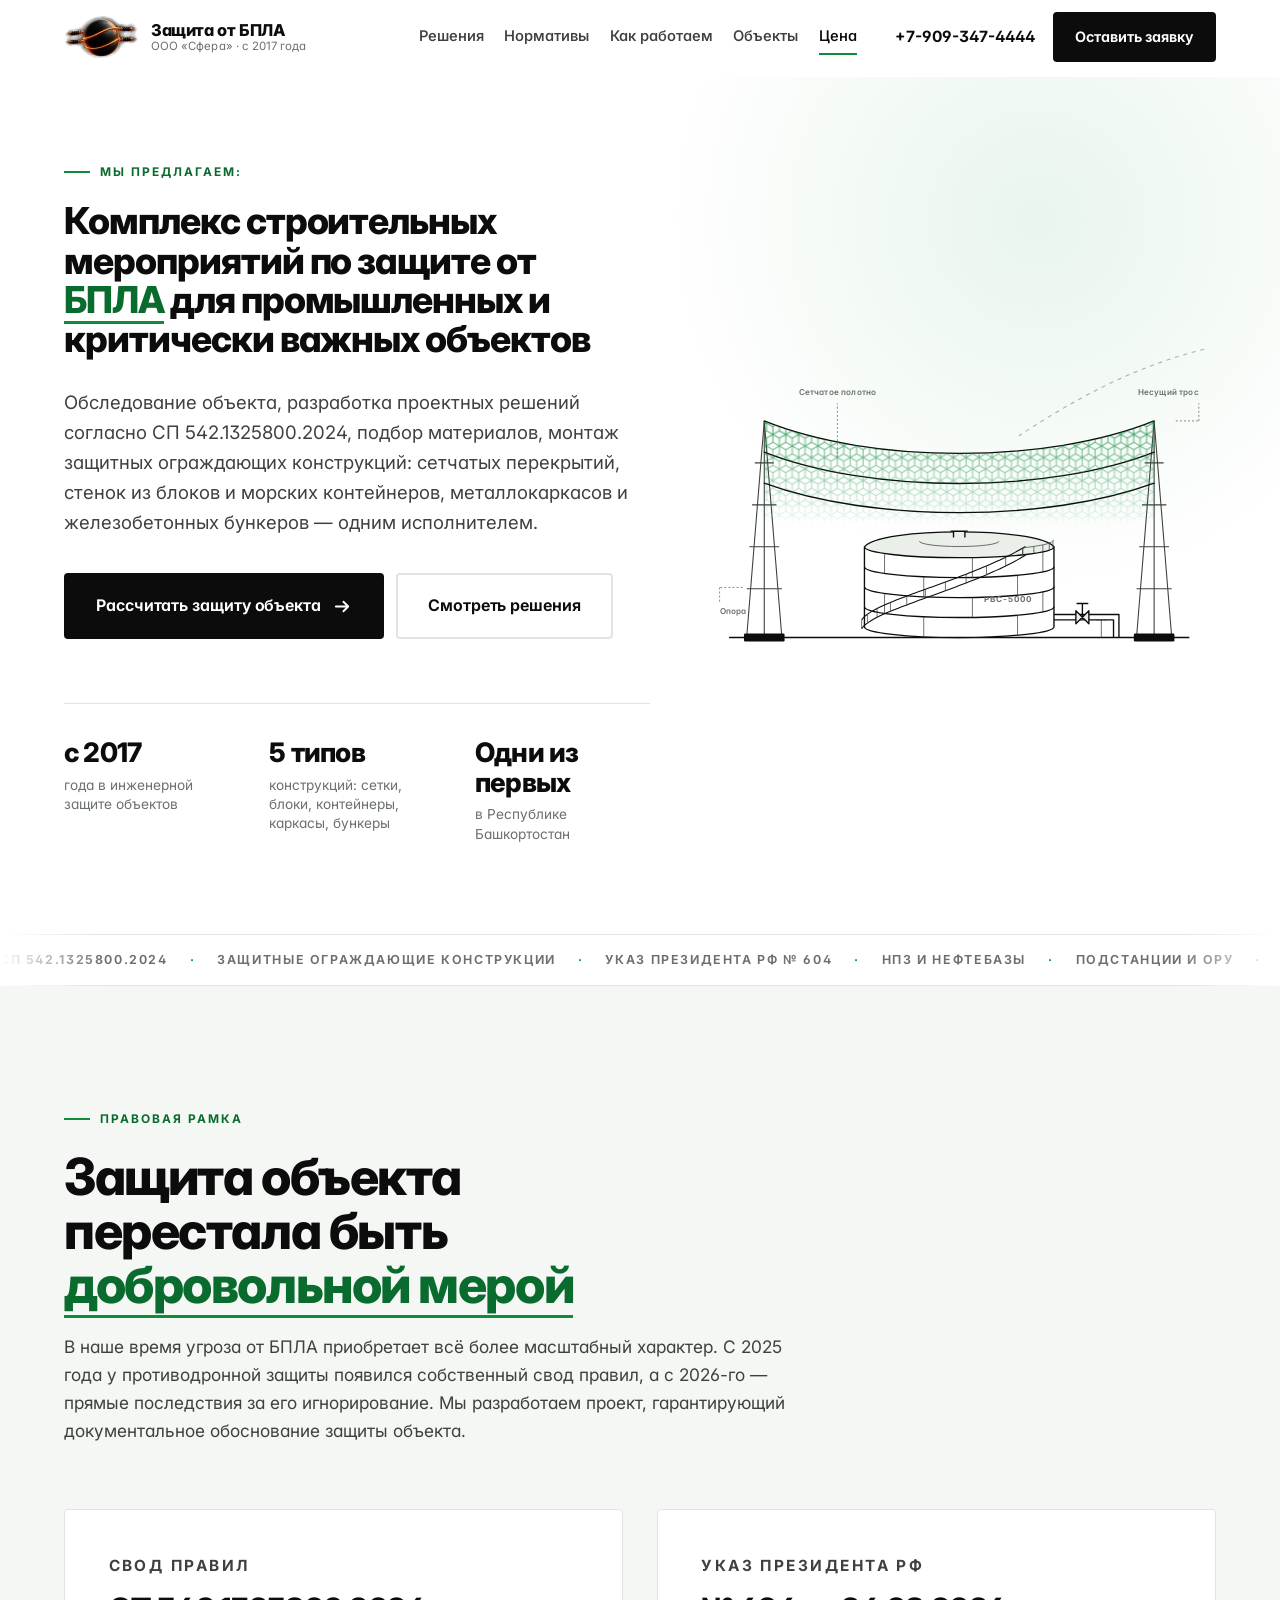
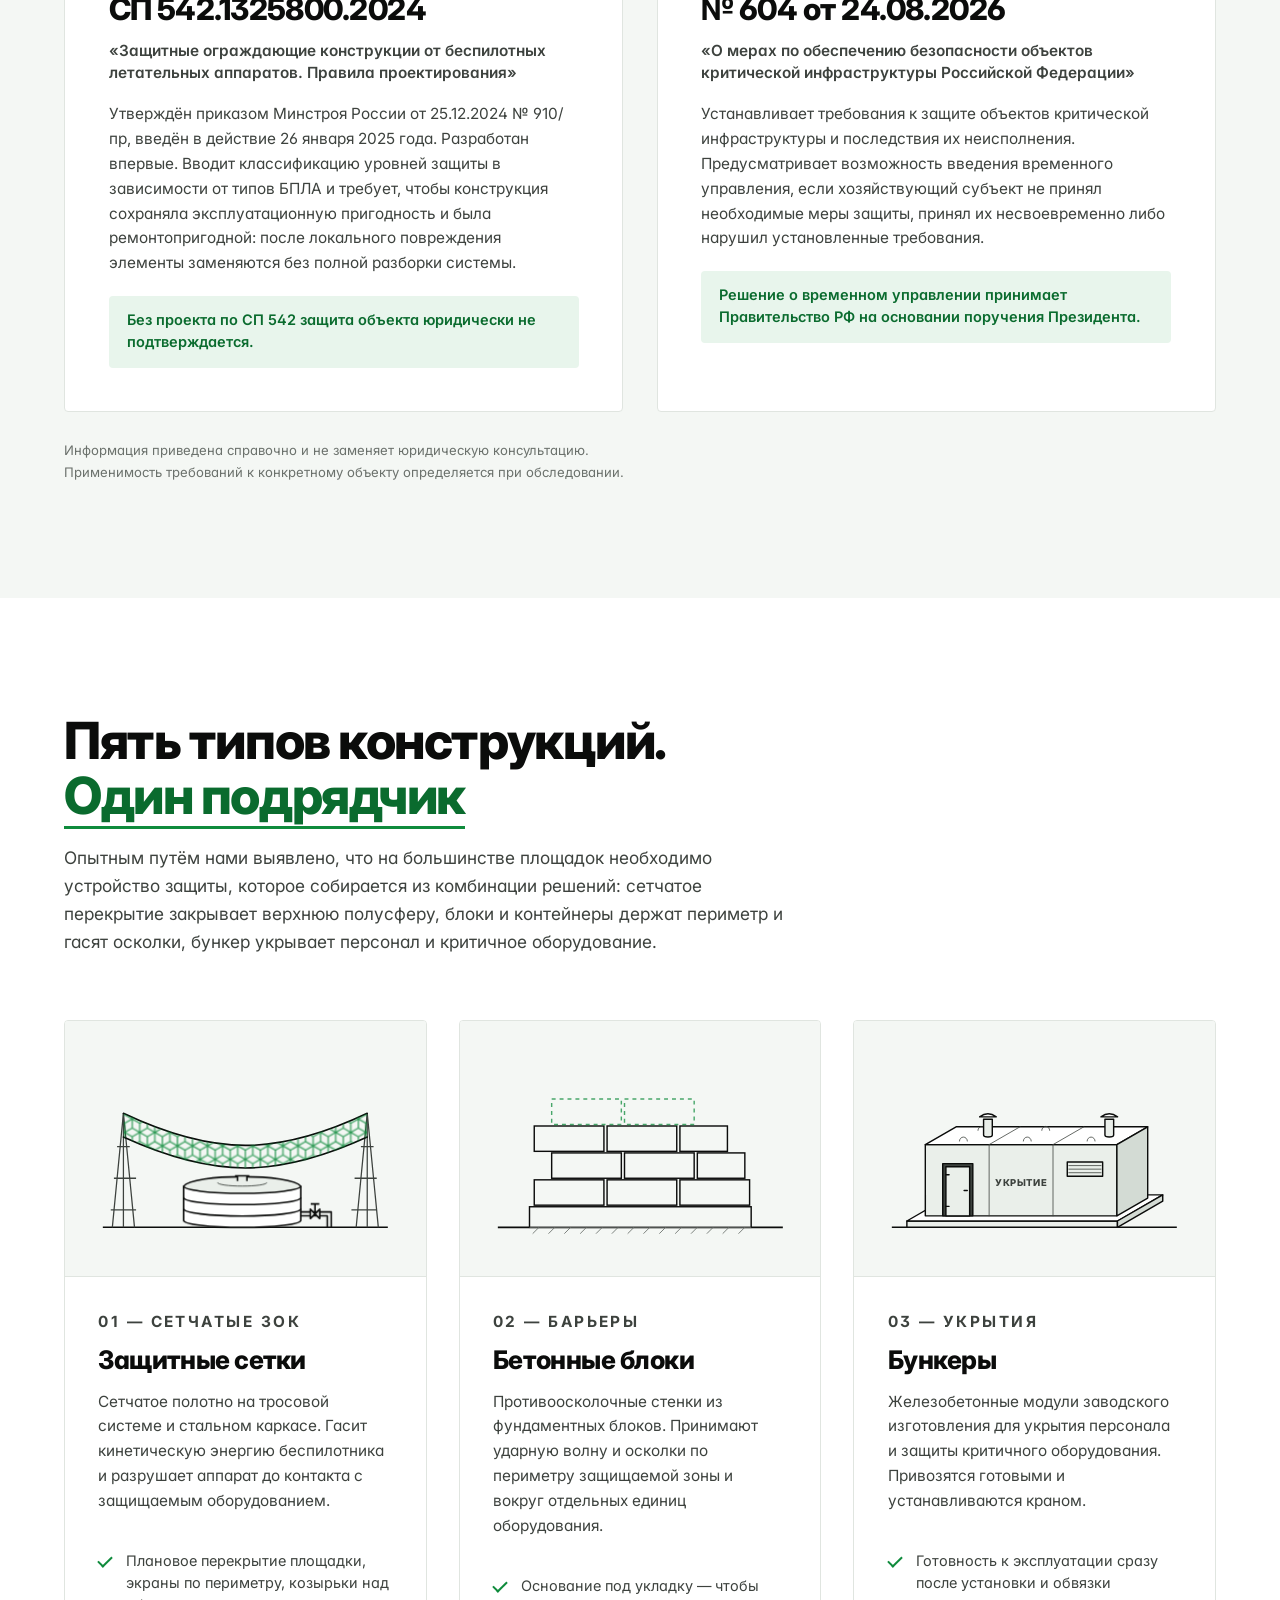
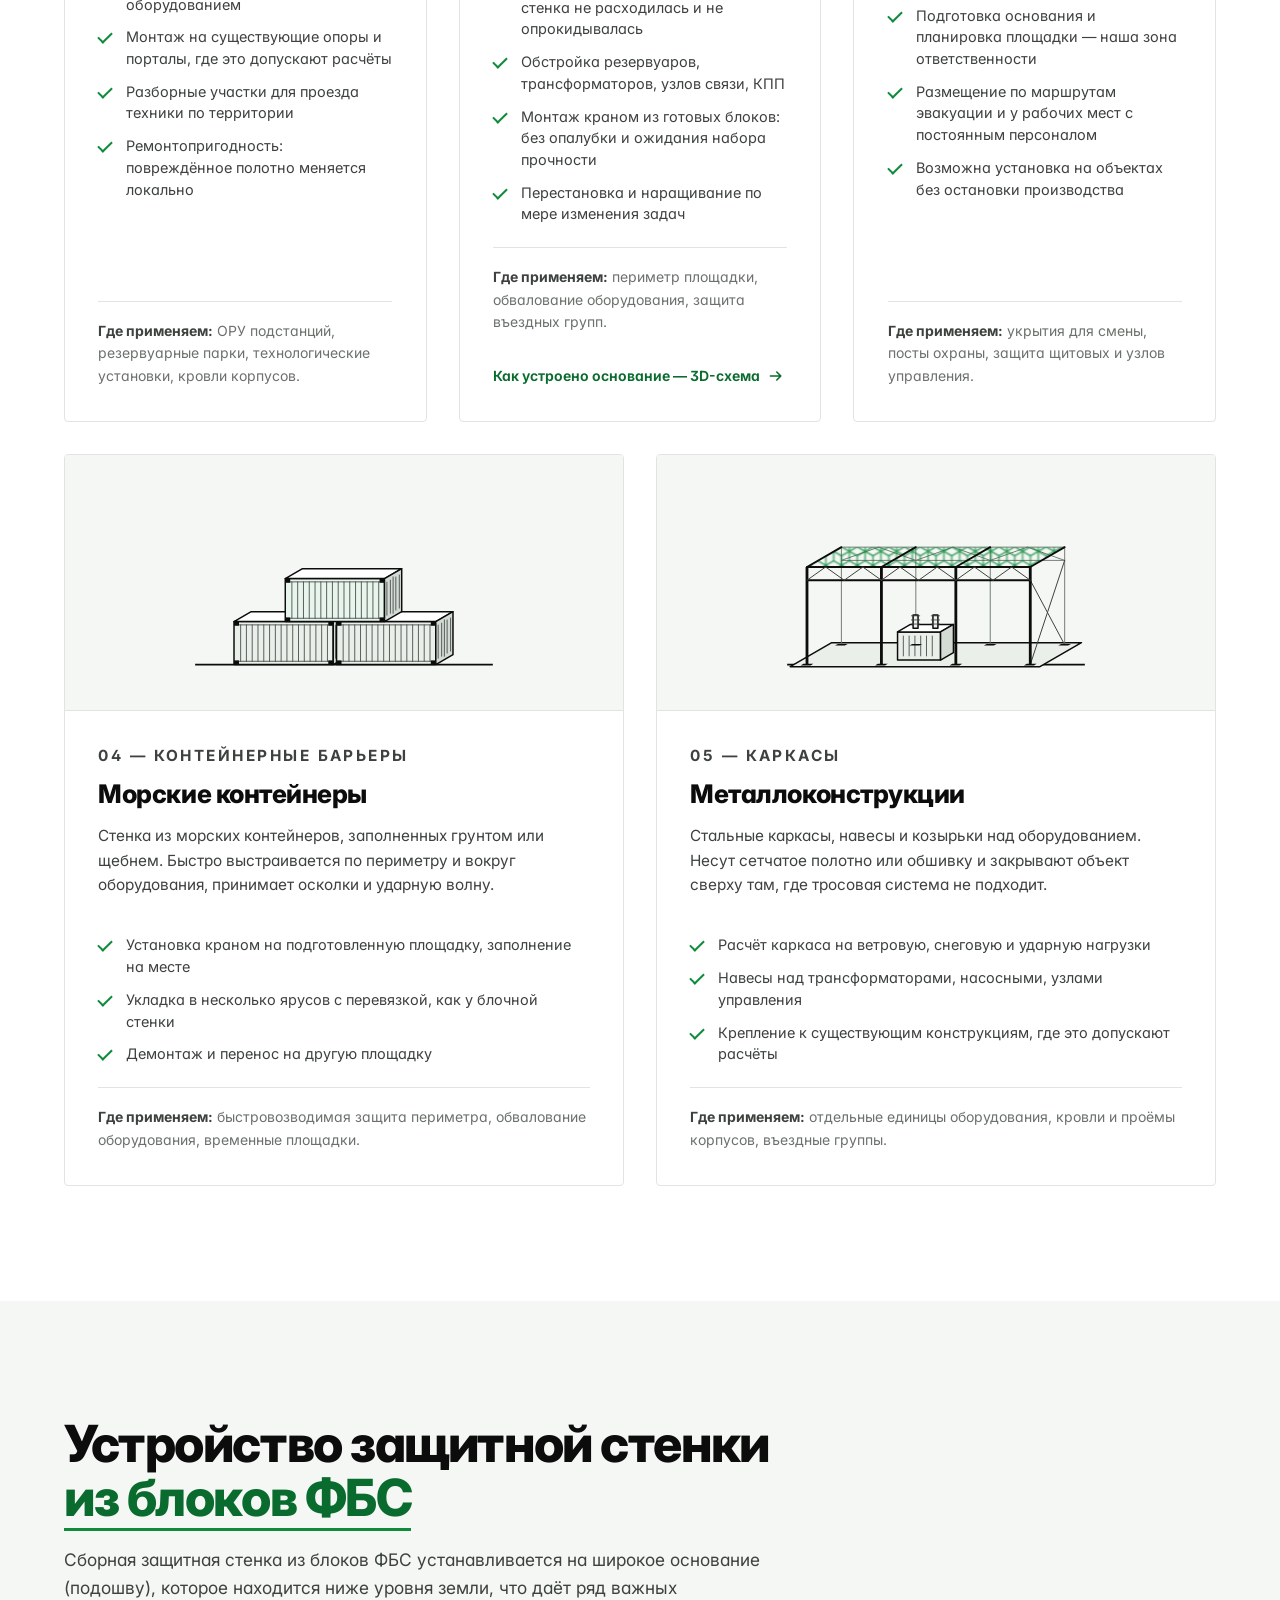
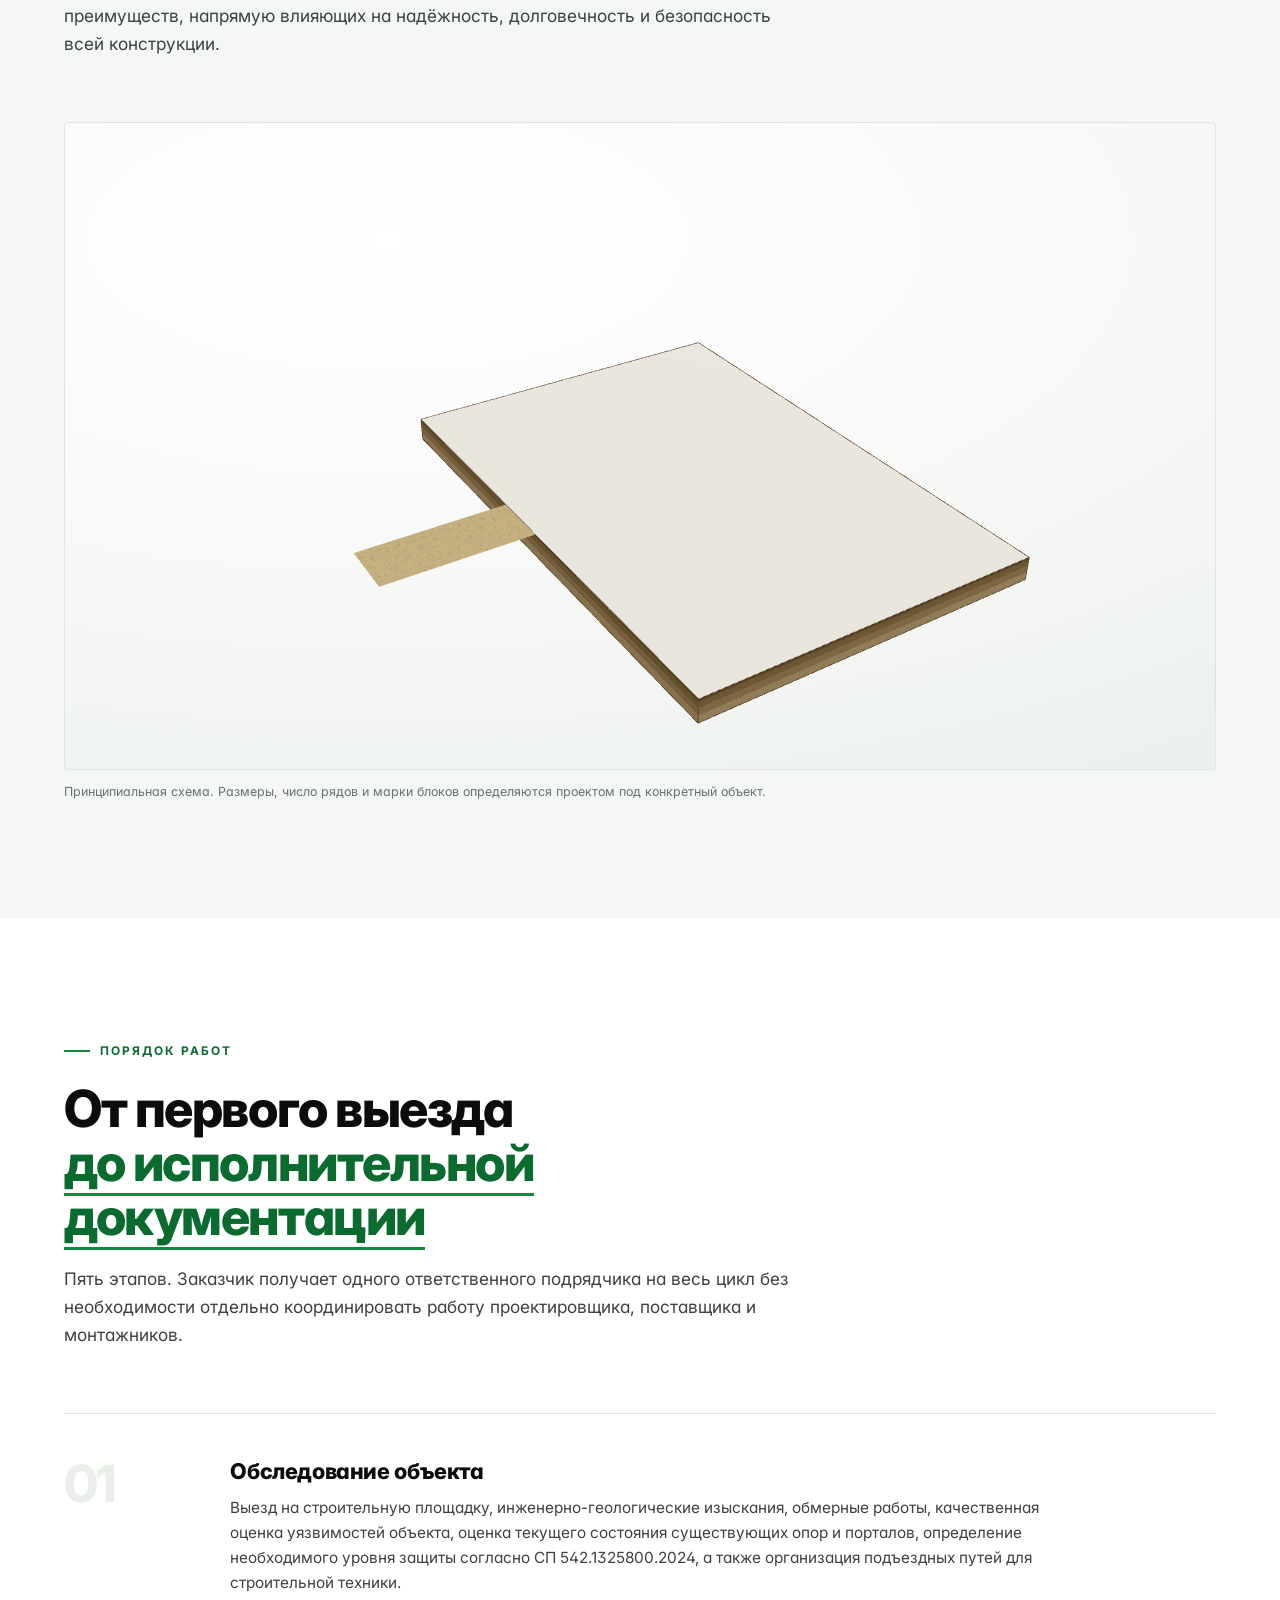
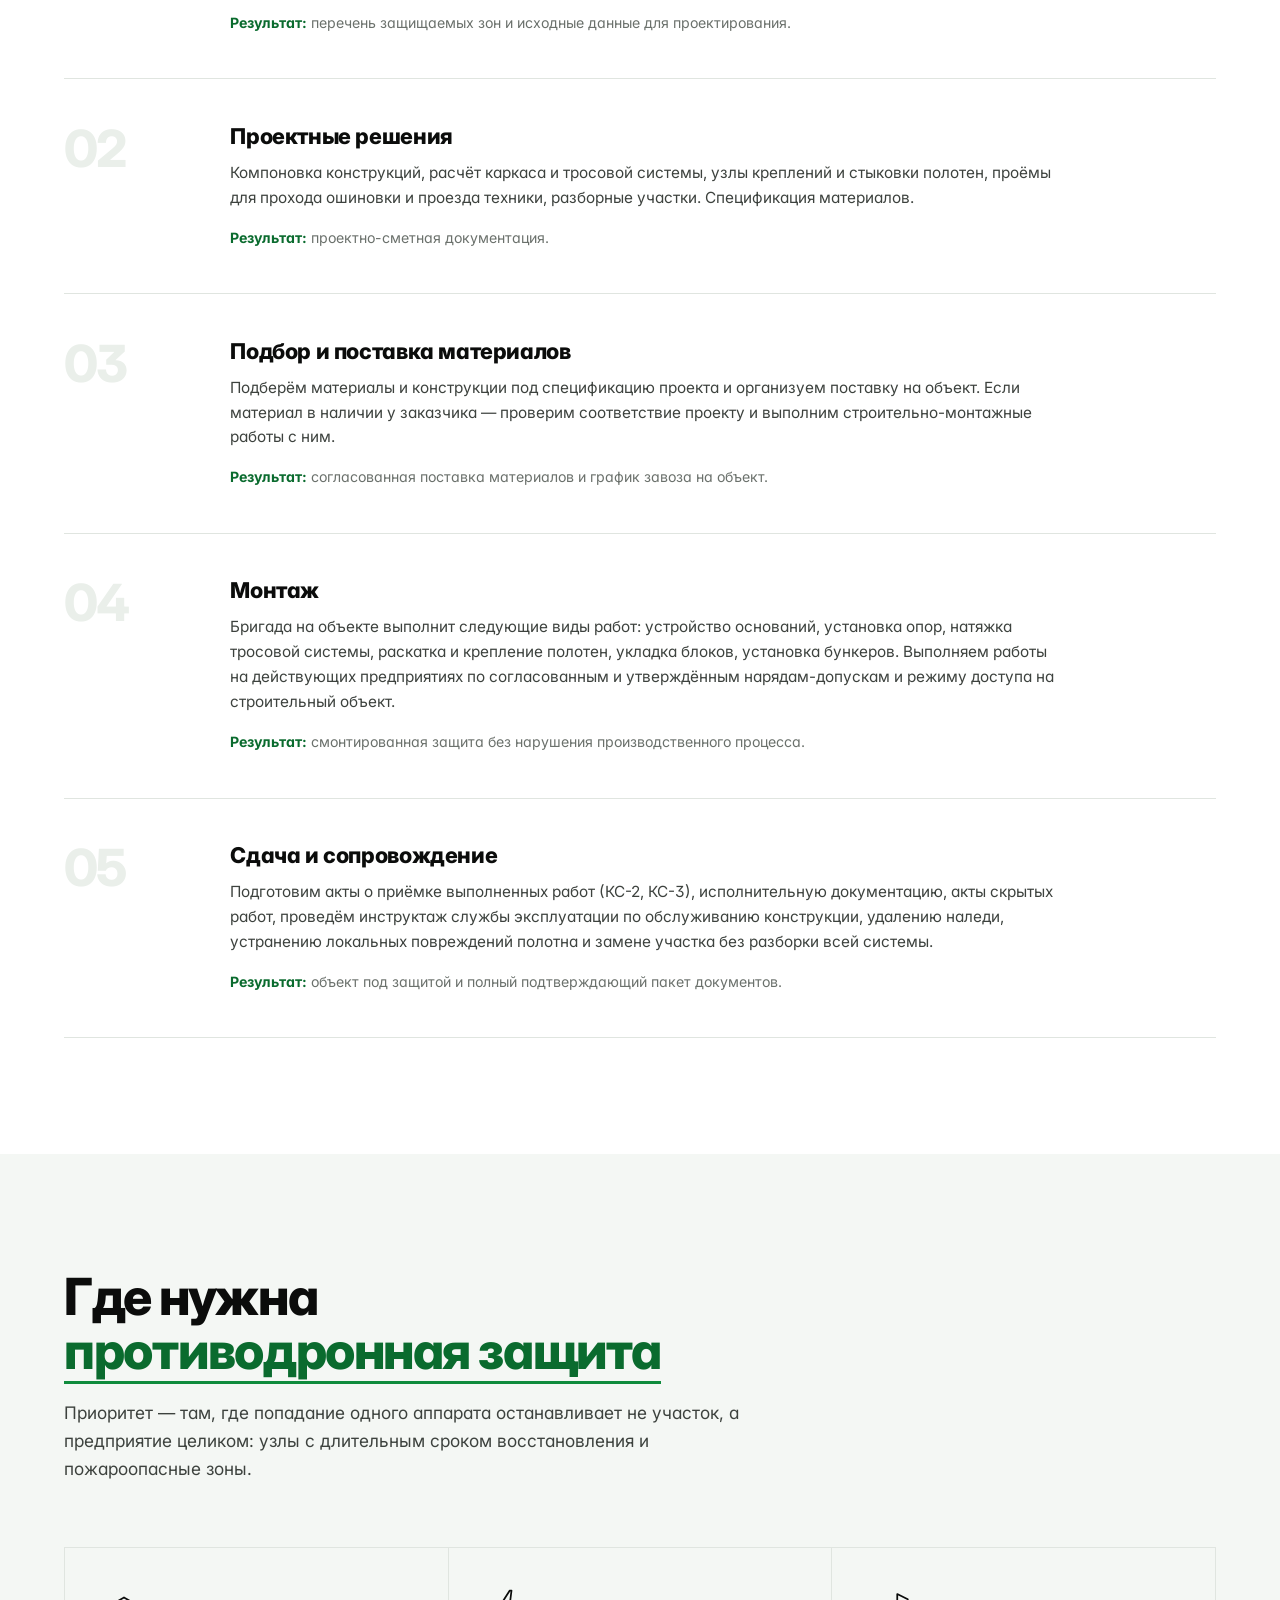
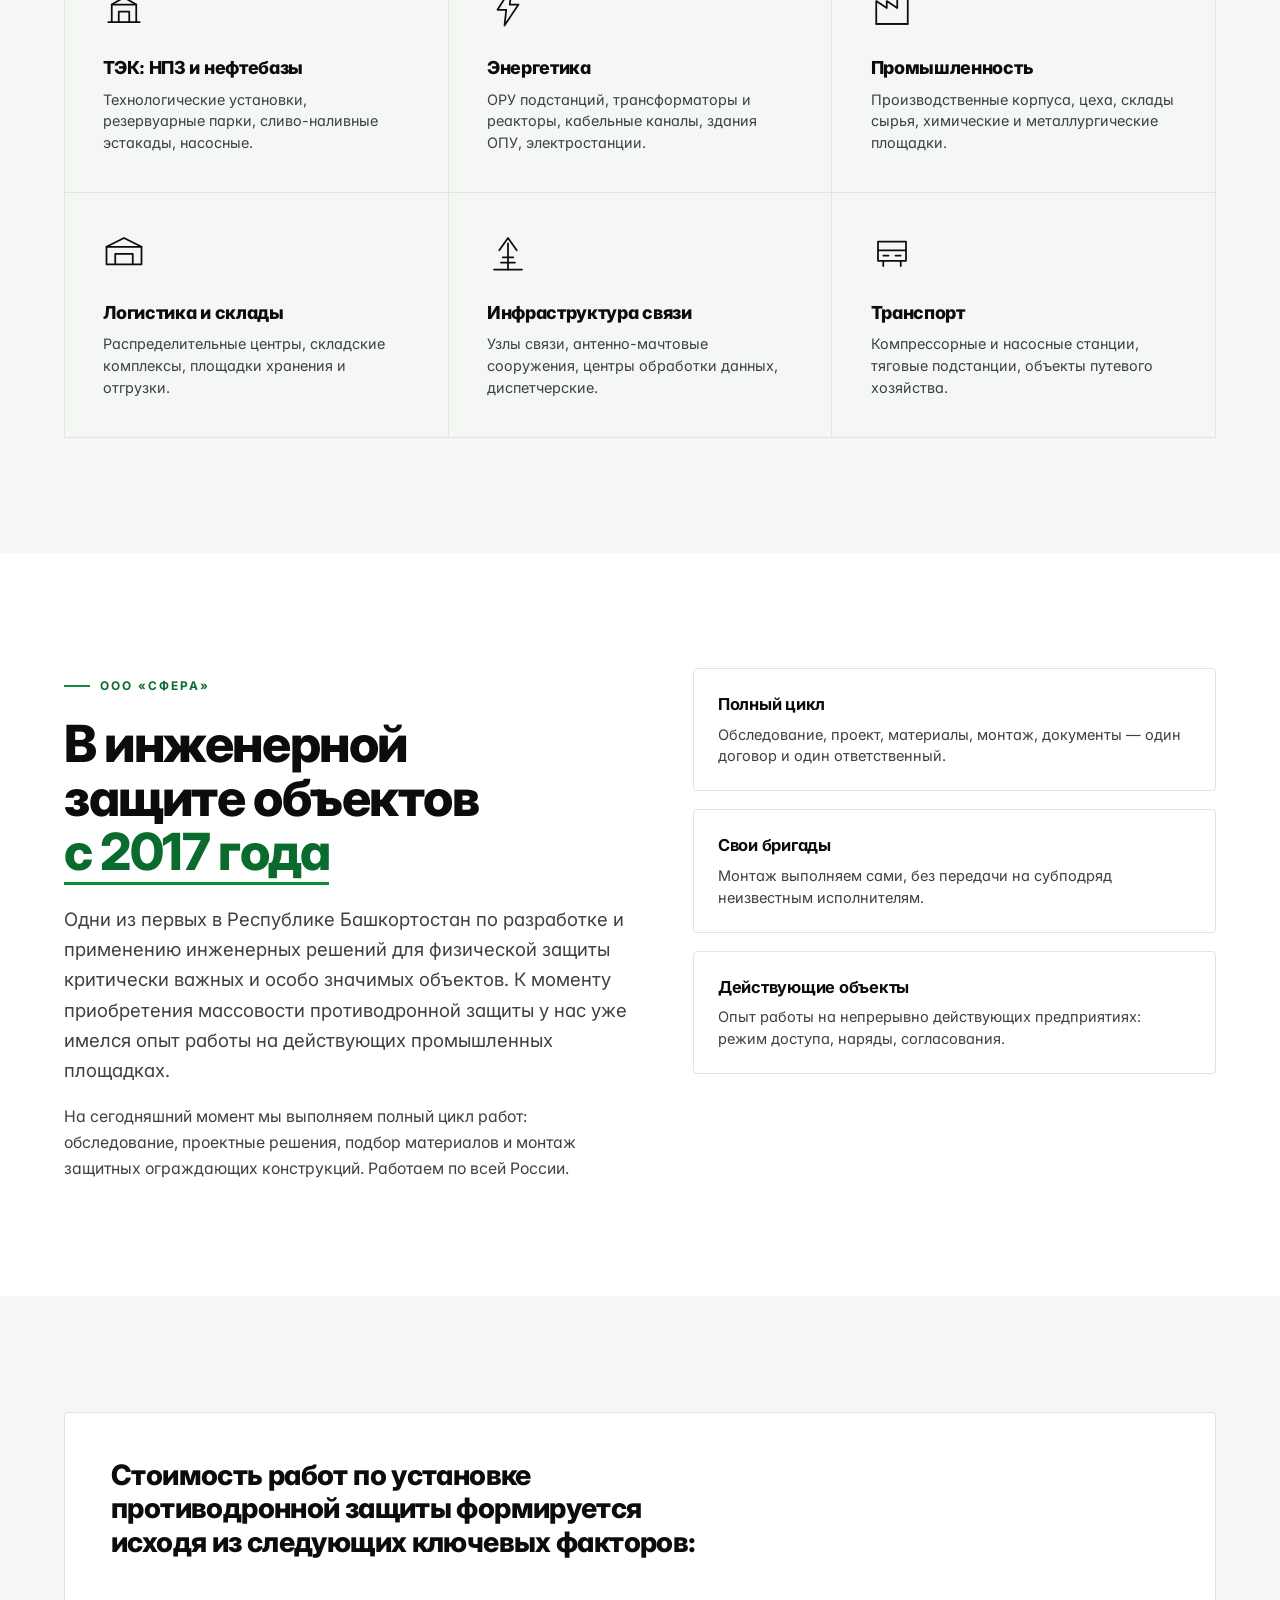
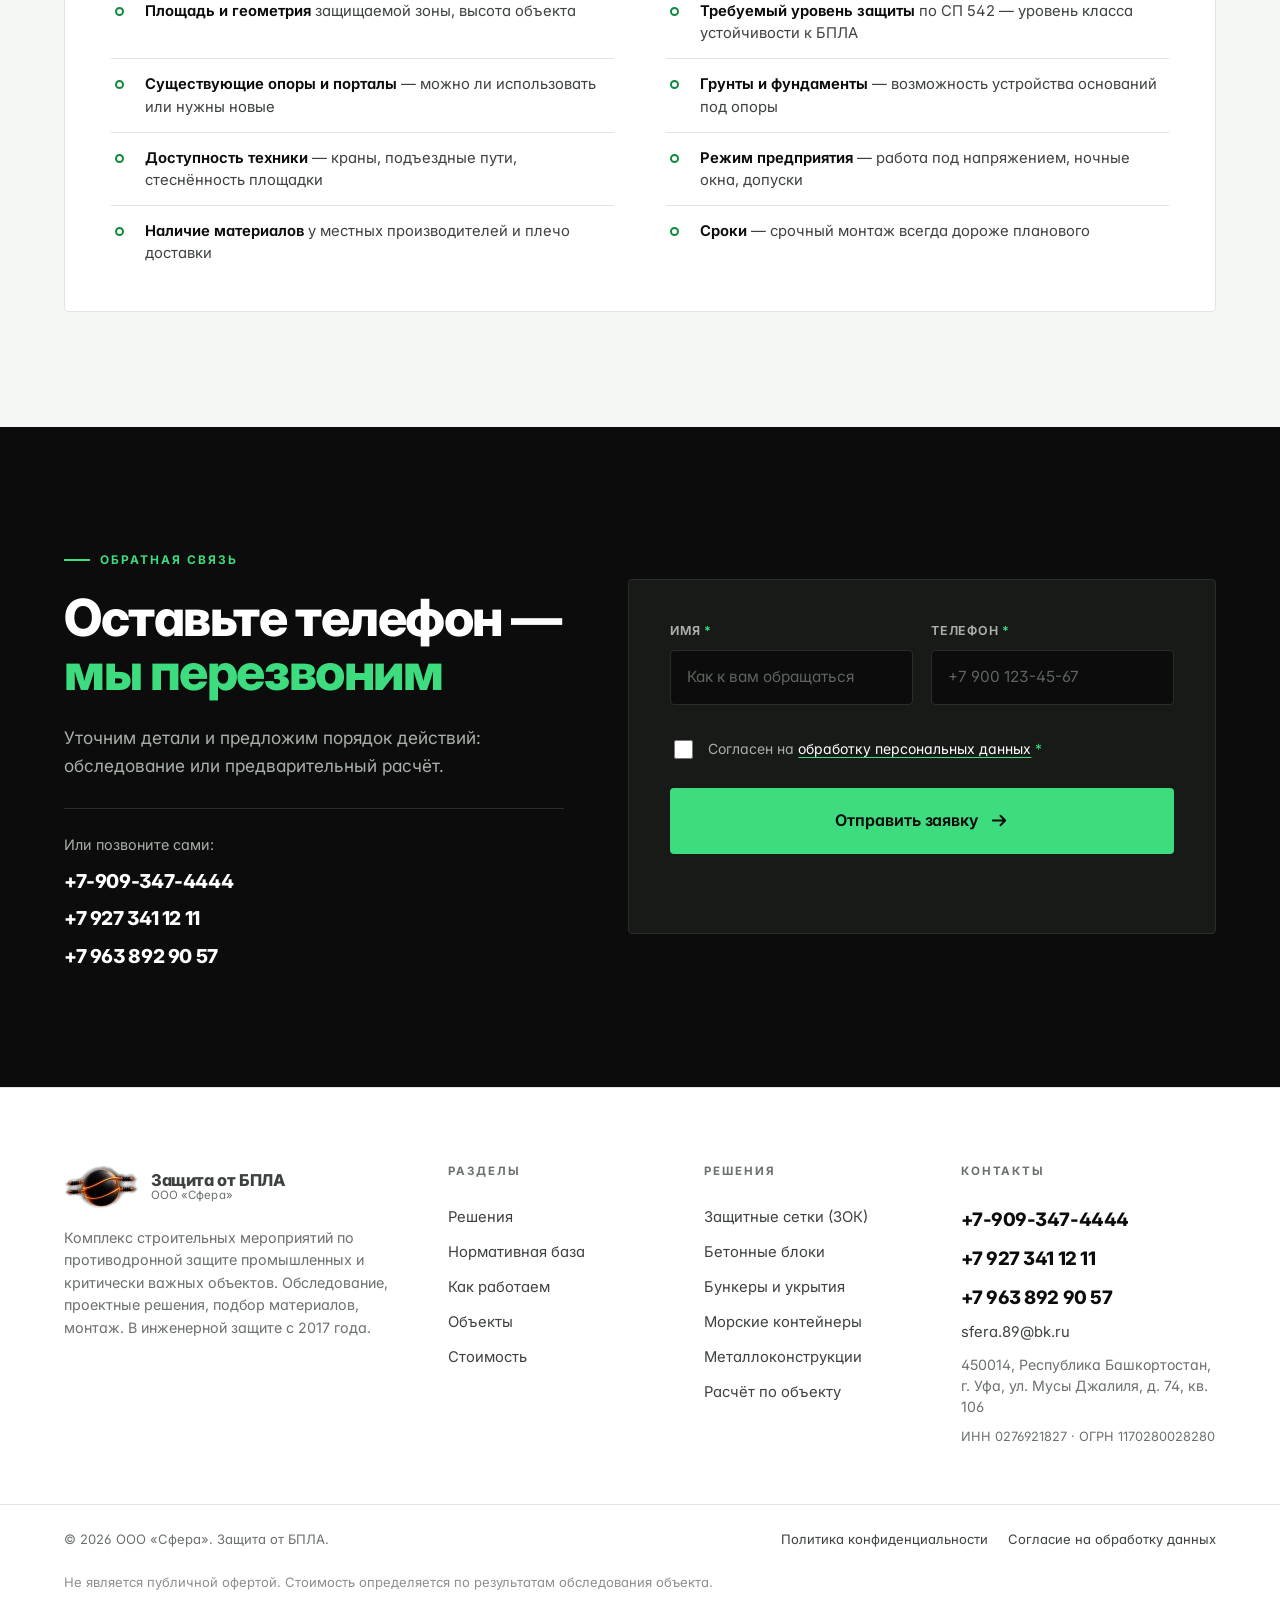
==== index.html @ d3dfedc0 "Демо 2026-09-25 14:11" ====
<!DOCTYPE html>
<html lang="ru" class="no-js">
<head>
<meta charset="utf-8">
<meta name="viewport" content="width=device-width, initial-scale=1">
<script>document.documentElement.className=document.documentElement.className.replace(/\bno-js\b/,"js");</script>

<!-- ============================================================
     SEO: базовые мета-теги
     ПЛЕЙСХОЛДЕРЫ (заменить перед публикацией) отмечены {{...}}
     Полный список — в apply-config.sh
     ============================================================ -->
<title>Защита от БПЛА промышленных объектов — ЗОК под ключ | ООО «Сфера»</title>
<meta name="description" content="Противодронная защита промышленных и критически важных объектов: защитные сетки, бетонные блоки, бункеры. Обследование, проект по СП 542.1325800.2024, монтаж под ключ. Работаем с 2017 года.">
<meta name="keywords" content="защита от БПЛА, противодронная защита, защита от дронов, ЗОК, защитные ограждающие конструкции, сетка от БПЛА, антидроновая сетка, бункер от БПЛА, СП 542.1325800.2024, защита промышленных объектов, Уфа, Башкортостан">
<link rel="canonical" href="https://ualdrm-1.github.io/">
<meta name="robots" content="noindex, nofollow">
<meta name="geo.region" content="RU-BA">
<meta name="geo.placename" content="Уфа, Республика Башкортостан">
<meta name="author" content="ООО «Сфера»">
<meta name="theme-color" content="#0F8B3C">

<!-- Подтверждение прав в вебмастерах: раскомментировать и вставить коды
     после регистрации в Яндекс.Вебмастере и Google Search Console
<meta name="yandex-verification" content="КОД_ИЗ_ЯНДЕКС_ВЕБМАСТЕРА">
<meta name="google-site-verification" content="КОД_ИЗ_SEARCH_CONSOLE">
-->

<!-- Open Graph -->
<meta property="og:type" content="website">
<meta property="og:locale" content="ru_RU">
<meta property="og:site_name" content="Защита от БПЛА — ООО «Сфера»">
<meta property="og:title" content="Защита от БПЛА промышленных объектов — ЗОК под ключ">
<meta property="og:description" content="Комплекс строительных мероприятий по противодронной защите: защитные сетки, блоки, бункеры. Обследование, проект, монтаж. С 2017 года.">
<meta property="og:url" content="https://ualdrm-1.github.io/">
<meta property="og:image" content="https://ualdrm-1.github.io/assets/img/og-cover.png">
<meta property="og:image:width" content="1200">
<meta property="og:image:height" content="630">
<meta property="og:image:alt" content="Защитная сетчатая конструкция от БПЛА над промышленным объектом">

<!-- Twitter / X -->
<meta name="twitter:card" content="summary_large_image">
<meta name="twitter:title" content="Защита от БПЛА промышленных объектов — ЗОК под ключ">
<meta name="twitter:description" content="Противодронная защита: сетки, блоки, бункеры. Обследование, проект по СП 542, монтаж под ключ.">
<meta name="twitter:image" content="https://ualdrm-1.github.io/assets/img/og-cover.png">

<link rel="icon" href="/assets/img/favicon.png?v=4" type="image/png">
<link rel="apple-touch-icon" href="/assets/img/apple-touch-icon.png?v=2">
<link rel="manifest" href="/site.webmanifest">

<link rel="preconnect" href="https://fonts.googleapis.com">
<link rel="preconnect" href="https://fonts.gstatic.com" crossorigin>
<link rel="stylesheet" href="https://fonts.googleapis.com/css2?family=Inter:wght@400;500;600;700;800&display=swap">
<link rel="stylesheet" href="/assets/css/style.css?v=2">
</head>

<body>
<a class="skip-link" href="#main">Перейти к содержимому</a>

<!-- Глобальные SVG-определения: гексагональный паттерн сетки (двойное кручение) -->
<svg class="svg-defs" aria-hidden="true" focusable="false"><defs>
  <pattern id="hexmesh" width="56" height="100" patternUnits="userSpaceOnUse" patternTransform="scale(.34)">
    <path d="M28 66 0 50V16L28 0l28 16v34L28 66v34" fill="none" stroke="var(--mesh)" stroke-width="4.2"/>
    <path d="M28 0v34L0 50v34l28 16 28-16V50L28 34" fill="none" stroke="var(--mesh)" stroke-width="4.2"/>
  </pattern>
</defs></svg>

<!-- ============================== ШАПКА ============================== -->
<header class="hdr" id="hdr">
  <div class="hdr__bar container">
    <a class="logo" href="/" aria-label="Защита от БПЛА — ООО Сфера, на главную">
      <img class="logo__mark" src="/assets/img/logo.webp?v=2" width="75" height="44" alt="">
      <span class="logo__txt">
        <b>Защита&nbsp;от&nbsp;БПЛА</b>
        <i>ООО «Сфера» · с 2017 года</i>
      </span>
    </a>

    <nav class="nav" id="nav" aria-label="Основная навигация">
      <a href="#solutions">Решения</a>
      <a href="#norms">Нормативы</a>
      <a href="#process">Как работаем</a>
      <a href="#industries">Объекты</a>
      <a href="#price">Цена</a>
    </nav>

    <div class="hdr__cta">
      <a class="tel" href="tel:+79093474444">+7-909-347-4444</a>
      <a class="btn btn--sm" href="#request">Оставить заявку</a>
    </div>

    <button class="burger" id="burger" aria-label="Открыть меню" aria-expanded="false" aria-controls="nav">
      <span></span><span></span><span></span>
    </button>
  </div>
  <div class="hdr__progress" id="progress" aria-hidden="true"></div>
</header>

<main id="main">

<!-- ============================== ГЕРОЙ ============================== -->
<section class="hero">
  <div class="container hero__grid">

    <div class="hero__copy">
      <p class="eyebrow reveal">Мы предлагаем:</p>

      <h1 class="reveal" data-reveal-delay="1">
        Комплекс строительных мероприятий по защите от <span class="u-accent">БПЛА</span>
        для промышленных и критически важных объектов
      </h1>

      <p class="lead reveal" data-reveal-delay="2">
        Обследование объекта, разработка проектных решений согласно
        СП&nbsp;542.1325800.2024, подбор материалов, монтаж защитных ограждающих конструкций:
        сетчатых перекрытий, стенок из блоков и морских контейнеров, металлокаркасов
        и железобетонных бункеров — одним исполнителем.
      </p>

      <div class="hero__actions reveal" data-reveal-delay="3">
        <a class="btn btn--lg" href="#request">
          Рассчитать защиту объекта
          <svg viewBox="0 0 20 20" aria-hidden="true"><path d="M3 10h13M11 5l5 5-5 5" fill="none" stroke="currentColor" stroke-width="2" stroke-linecap="round" stroke-linejoin="round"/></svg>
        </a>
        <a class="btn btn--ghost btn--lg" href="#solutions">Смотреть решения</a>
      </div>

      <dl class="hero__stats reveal" data-reveal-delay="4">
        <div>
          <dt>с <span class="counter" data-to="2017" data-plain="1">2017</span></dt>
          <dd>года в инженерной защите объектов</dd>
        </div>
        <div>
          <dt><span class="counter" data-to="5">5</span> типов</dt>
          <dd>конструкций: сетки, блоки, контейнеры, каркасы, бункеры</dd>
        </div>
        <div>
          <dt>Одни из первых</dt>
          <dd>в Республике Башкортостан</dd>
        </div>
      </dl>
    </div>

    <!-- Иллюстрация: сетчатое перекрытие над резервуаром + траектория БПЛА -->
    <figure class="hero__art reveal" data-reveal-delay="2">
      <svg class="scene" viewBox="0 26 760 478" role="img"
           aria-label="Схема защиты: сетчатое перекрытие на мачтах и тросовой системе над резервуаром нефтебазы останавливает беспилотник">
        <defs>
          <clipPath id="canopyClip">
            <path d="M92 150 C 250 214, 510 214, 668 150 L668 300 L92 300 Z"/>
          </clipPath>
          <linearGradient id="fadeDown" x1="0" y1="0" x2="0" y2="1">
            <stop offset="0" stop-color="#fff" stop-opacity="1"/>
            <stop offset="1" stop-color="#fff" stop-opacity="0"/>
          </linearGradient>
          <mask id="canopyMask">
            <rect x="60" y="140" width="650" height="170" fill="url(#fadeDown)"/>
          </mask>
        </defs>

        <!-- земля -->
        <line class="ground" x1="40" y1="470" x2="720" y2="470"/>

        <!-- защищаемый объект: вертикальный стальной резервуар нефтебазы -->
        <g class="obj">
          <path class="tank-body" d="M240 336V454A140 16 0 0 0 520 454V336"/>
          <path class="tank-roof" d="M240 336C262.4 306.7 497.6 306.7 520 336A140 16 0 0 1 240 336Z"/>
          <path d="M240 365.5A140 16 0 0 0 520 365.5M240 395A140 16 0 0 0 520 395M240 424.5A140 16 0 0 0 520 424.5"/>
          <path class="thin" d="M269.7 345.9V375.4M399.5 351.8V381.3M503.6 343.5V373M327.6 380.3V409.8M466.2 378.1V407.6M269.7 404.9V434.4M399.5 410.8V440.3M503.6 402.5V432M327.6 439.3V468.8M466.2 437.1V466.6"/>
          <path class="thin" d="M321.2 327.6A58.8 8 0 0 0 438.8 327.6"/>
          <path class="tank-roof" d="M371.6 322.2v-9.2h16.8v9.2M367.4 312.9h25.2"/>
          <path class="tank-stair" d="M235.9 456.9L236.9 455.5L238 454.2L239.4 452.8L240.9 451.4L242.5 450L244.4 448.7L246.3 447.3L248.5 445.9L250.8 444.4L253.3 443L255.9 441.6L258.7 440.1L261.6 438.7L264.7 437.2L267.9 435.7L271.3 434.2L274.8 432.7L278.4 431.2L282.1 429.7L286 428.1L289.9 426.6L294 425L298.2 423.4L302.5 421.8L306.9 420.1L311.3 418.5L315.9 416.8L320.5 415.1L325.2 413.4L330 411.7L334.8 409.9L339.7 408.2L344.6 406.4L349.6 404.6L354.6 402.8L359.6 400.9L364.7 399.1L369.8 397.2L374.9 395.3L380 393.3L385.1 391.4L390.2 389.4L395.3 387.4L400.4 385.4L405.4 383.4L410.4 381.4L415.4 379.3L420.3 377.2L425.2 375.1L430 373L434.8 370.8L439.5 368.7L444.1 366.5L448.7 364.3L453.1 362.1L457.5 359.9L461.8 357.6L466 355.3L470.1 353L474 350.7L477.9 348.4M235.9 443.9L236.9 442.5L238 441.2L239.4 439.8L240.9 438.4L242.5 437L244.4 435.7L246.3 434.3L248.5 432.9L250.8 431.4L253.3 430L255.9 428.6L258.7 427.1L261.6 425.7L264.7 424.2L267.9 422.7L271.3 421.2L274.8 419.7L278.4 418.2L282.1 416.7L286 415.1L289.9 413.6L294 412L298.2 410.4L302.5 408.8L306.9 407.1L311.3 405.5L315.9 403.8L320.5 402.1L325.2 400.4L330 398.7L334.8 396.9L339.7 395.2L344.6 393.4L349.6 391.6L354.6 389.8L359.6 387.9L364.7 386.1L369.8 384.2L374.9 382.3L380 380.3L385.1 378.4L390.2 376.4L395.3 374.4L400.4 372.4L405.4 370.4L410.4 368.4L415.4 366.3L420.3 364.2L425.2 362.1L430 360L434.8 357.8L439.5 355.7L444.1 353.5L448.7 351.3L453.1 349.1L457.5 346.9L461.8 344.6L466 342.3L470.1 340L474 337.7L477.9 335.4"/>
          <path class="thin" d="M235.9 456.9V443.9M244.4 448.7V435.7M258.7 440.1V427.1M278.4 431.2V418.2M302.5 421.8V408.8M330 411.7V398.7M359.6 400.9V387.9M390.2 389.4V376.4M420.3 377.2V364.2M448.7 364.3V351.3M474 350.7V337.7"/>
          <path class="thin" d="M473.7 347.9V337.5M490.3 345.9V335.5M503.6 343.5V333.1M513.1 340.9V330.5M518.6 338.2V327.8M473.7 337.5L477.5 337.1L481.4 336.6L485.3 336.1L489.1 335.6L493 335L496.8 334.4L500.7 333.7L504.6 332.9L508.4 332L512.3 330.8L516.1 329.3L520 325.6"/>
          <text class="tank-label" x="452" y="417" text-anchor="middle">РВС-5000</text>
          <path d="M520 436H616V470M520 444H608V470"/>
          <path class="tank-roof" d="M552.4 430.4V449.6L571.6 430.4V449.6Z"/>
          <path d="M562 440V419.8M553.4 419.8h17.3"/>
          <path class="thin" d="M590 444V470M582 444h16"/>
        </g>

        <!-- мачты -->
        <g class="mast">
          <path d="M92 470V150M668 470V150"/>
          <path d="M92 150l-26 320M92 150l26 320M668 150l-26 320M668 150l26 320"/>
          <path d="M78 212h28M74 274h36M70 336h44M66 398h52M654 212h28M650 274h36M646 336h44M642 398h52"/>
          <path d="M92 470h0M668 470h0"/>
        </g>
        <g class="mast-base">
          <rect x="62" y="464" width="60" height="12" rx="2"/>
          <rect x="638" y="464" width="60" height="12" rx="2"/>
        </g>

        <!-- несущие тросы -->
        <g class="cable">
          <path class="draw" d="M92 150 C 250 214, 510 214, 668 150"/>
          <path class="draw" d="M92 196 C 250 258, 510 258, 668 196"/>
          <path class="draw" d="M92 242 C 250 300, 510 300, 668 242"/>
          <path class="draw" d="M92 150 L92 470 M668 150 L668 470" opacity="0"/>
        </g>

        <!-- сетчатое полотно -->
        <g class="mesh" mask="url(#canopyMask)">
          <g clip-path="url(#canopyClip)">
            <rect x="60" y="140" width="650" height="180" fill="url(#hexmesh)"/>
          </g>
        </g>

        <!-- вертикальные экраны по краям -->
        <g class="mesh mesh--side">
          <rect x="92" y="150" width="2" height="320" fill="none"/>
        </g>

        <!-- траектория БПЛА -->
        <path id="uavPath" class="traj" d="M742 44 C 640 70, 560 112, 468 172"/>
        <g class="impact" aria-hidden="true">
          <circle class="impact__ring" cx="468" cy="172" r="10"/>
          <circle class="impact__ring impact__ring--2" cx="468" cy="172" r="10"/>
          <circle class="impact__dot" cx="468" cy="172" r="5"/>
        </g>

        <!-- БПЛА -->
        <g class="uav" aria-hidden="true">
          <g transform="translate(-16,-10)">
            <path d="M6 10h20M16 4v12" stroke-width="2"/>
            <rect x="11" y="6" width="10" height="8" rx="2"/>
            <circle cx="4" cy="6" r="4" class="rotor"/>
            <circle cx="28" cy="6" r="4" class="rotor"/>
            <circle cx="4" cy="15" r="4" class="rotor"/>
            <circle cx="28" cy="15" r="4" class="rotor"/>
          </g>
        </g>

        <!-- выноски -->
        <g class="callout">
          <path d="M700 150h34M734 150v-26"/>
          <text x="734" y="112" text-anchor="end">Несущий трос</text>
          <path d="M200 204V124"/>
          <text x="200" y="112" text-anchor="middle">Сетчатое полотно</text>
          <path d="M60 396H26M26 396v22"/>
          <text x="26" y="436" text-anchor="start">Опора</text>
        </g>
      </svg>
    </figure>

  </div>

  <div class="hero__ticker" aria-hidden="true">
    <div class="ticker__track">
      <span>СП 542.1325800.2024</span><span>·</span><span>Защитные ограждающие конструкции</span><span>·</span>
      <span>Указ Президента РФ № 604</span><span>·</span><span>НПЗ и нефтебазы</span><span>·</span>
      <span>Подстанции и ОРУ</span><span>·</span><span>Резервуарные парки</span><span>·</span>
      <span>Склады и логистика</span><span>·</span><span>Монтаж на действующих объектах</span><span>·</span>
      <span>СП 542.1325800.2024</span><span>·</span><span>Защитные ограждающие конструкции</span><span>·</span>
      <span>Указ Президента РФ № 604</span><span>·</span><span>НПЗ и нефтебазы</span><span>·</span>
      <span>Подстанции и ОРУ</span><span>·</span><span>Резервуарные парки</span><span>·</span>
      <span>Склады и логистика</span><span>·</span><span>Монтаж на действующих объектах</span><span>·</span>
    </div>
  </div>
</section>

<!-- ============================== НОРМАТИВНАЯ БАЗА ============================== -->
<section class="sec sec--tint" id="norms">
  <div class="container">
    <header class="sec__head reveal">
      <p class="eyebrow">Правовая рамка</p>
      <h2>Защита объекта перестала быть<br><span class="u-accent">добровольной мерой</span></h2>
      <p class="sec__sub">
        В наше время угроза от БПЛА приобретает всё более масштабный характер. С 2025 года
        у противодронной защиты появился собственный свод правил, а с 2026-го — прямые
        последствия за его игнорирование. Мы разработаем проект, гарантирующий документальное
        обоснование защиты объекта.
      </p>
    </header>

    <div class="norms">
      <article class="norm reveal">
        <p class="norm__tag">Свод правил</p>
        <h3>СП 542.1325800.2024</h3>
        <p class="norm__name">«Защитные ограждающие конструкции от беспилотных летательных аппаратов. Правила проектирования»</p>
        <p>
          Утверждён приказом Минстроя России от 25.12.2024 №&nbsp;910/пр, введён в действие
          26&nbsp;января 2025&nbsp;года. Разработан впервые. Вводит классификацию уровней защиты
          в зависимости от типов БПЛА и требует, чтобы конструкция сохраняла эксплуатационную
          пригодность и была ремонтопригодной: после локального повреждения элементы
          заменяются без полной разборки системы.
        </p>
        <p class="norm__note">Без проекта по СП&nbsp;542 защита объекта юридически не подтверждается.</p>
      </article>

      <article class="norm reveal" data-reveal-delay="1">
        <p class="norm__tag">Указ Президента РФ</p>
        <h3>№ 604 от 24.08.2026</h3>
        <p class="norm__name">«О мерах по обеспечению безопасности объектов критической инфраструктуры Российской Федерации»</p>
        <p>
          Устанавливает требования к защите объектов критической инфраструктуры и последствия
          их неисполнения. Предусматривает возможность введения временного управления, если
          хозяйствующий субъект не принял необходимые меры защиты, принял их несвоевременно
          либо нарушил установленные требования.
        </p>
        <p class="norm__note">Решение о временном управлении принимает Правительство РФ на основании поручения Президента.</p>
      </article>
    </div>

    <p class="norms__disclaimer reveal">
      Информация приведена справочно и не заменяет юридическую консультацию.
      Применимость требований к конкретному объекту определяется при обследовании.
    </p>
  </div>
</section>

<!-- ============================== РЕШЕНИЯ ============================== -->
<section class="sec" id="solutions">
  <div class="container">
    <header class="sec__head reveal">
      <h2>Пять типов конструкций.<br><span class="u-accent">Один подрядчик</span></h2>
      <p class="sec__sub">
        Опытным путём нами выявлено, что на большинстве площадок необходимо устройство защиты,
        которое собирается из комбинации решений: сетчатое перекрытие закрывает верхнюю
        полусферу, блоки и контейнеры держат периметр и гасят осколки, бункер укрывает
        персонал и критичное оборудование.
      </p>
    </header>

    <div class="cards">

      <!-- СЕТКИ -->
      <article class="card reveal">
        <div class="card__art">
          <svg viewBox="0 0 400 260" role="img" aria-label="Схема сетчатой защитной ограждающей конструкции: мачты, несущие тросы и сетчатое полотно над оборудованием">
            <defs>
              <clipPath id="clipNet"><path d="M46 78 C 160 132, 240 132, 354 78 L354 108 C 240 160, 160 160, 46 108 Z"/></clipPath>
            </defs>
            <line class="ground" x1="20" y1="222" x2="380" y2="222"/>
            <g class="mast">
              <path d="M46 222V78M354 222V78"/>
              <path d="M46 78 32 222M46 78l14 144M354 78l-14 144M354 78l14 144"/>
              <path d="M38 120h16M34 160h28M30 200h32M346 120h16M338 160h28M334 200h32"/>
            </g>
            <g class="cable">
              <path class="draw" d="M46 78 C 160 132, 240 132, 354 78"/>
              <path class="draw" d="M46 108 C 160 160, 240 160, 354 108"/>
            </g>
            <g class="mesh" clip-path="url(#clipNet)">
              <rect x="30" y="70" width="345" height="110" fill="url(#hexmesh)"/>
            </g>
            <g class="obj">
              <path class="tank-body" d="M122 170V213A74 9 0 0 0 270 213V170"/>
              <path class="tank-roof" d="M122 170C133.8 154 258.2 154 270 170A74 9 0 0 1 122 170Z"/>
              <path d="M122 184.3A74 9 0 0 0 270 184.3M122 198.7A74 9 0 0 0 270 198.7"/>
              <path class="thin" d="M164.9 165.4A31.1 4.5 0 0 0 227.1 165.4"/>
              <path class="tank-roof" d="M190 163.4v-6.6h12v6.6M187 156.8h18"/>
              <path d="M270 202.5H308.5V222M270 207.5H303.5V222"/>
              <path class="tank-roof" d="M282 199V211L294 199V211Z"/>
              <path d="M288 205V192.4M282.6 192.4h10.8"/>
            </g>
          </svg>
        </div>
        <div class="card__body">
          <p class="card__tag">01 — Сетчатые ЗОК</p>
          <h3>Защитные сетки</h3>
          <p>
            Сетчатое полотно на тросовой системе и стальном каркасе. Гасит кинетическую энергию
            беспилотника и разрушает аппарат до контакта с защищаемым оборудованием.
          </p>
          <ul class="ticks">
            <li>Плановое перекрытие площадки, экраны по периметру, козырьки над оборудованием</li>
            <li>Монтаж на существующие опоры и порталы, где это допускают расчёты</li>
            <li>Разборные участки для проезда техники по территории</li>
            <li>Ремонтопригодность: повреждённое полотно меняется локально</li>
          </ul>
          <p class="card__use"><b>Где применяем:</b> ОРУ подстанций, резервуарные парки, технологические установки, кровли корпусов.</p>
        </div>
      </article>

      <!-- БЛОКИ -->
      <article class="card reveal" data-reveal-delay="1">
        <div class="card__art">
          <svg viewBox="0 0 400 260" role="img" aria-label="Схема защитной стенки из бетонных блоков на подготовленном основании, в разрезе и в плане">
            <line class="ground" x1="20" y1="222" x2="380" y2="222"/>
            <g class="blocks">
              <rect x="60" y="196" width="280" height="26"/>
              <rect x="66" y="162" width="88" height="32"/><rect x="158" y="162" width="88" height="32"/><rect x="250" y="162" width="88" height="32"/>
              <rect x="88" y="128" width="88" height="32"/><rect x="180" y="128" width="88" height="32"/><rect x="272" y="128" width="60" height="32"/>
              <rect x="66" y="94" width="88" height="32"/><rect x="158" y="94" width="88" height="32"/><rect x="250" y="94" width="60" height="32"/>
            </g>
            <g class="blocks blocks--ghost">
              <rect x="88" y="60" width="88" height="32"/><rect x="180" y="60" width="88" height="32"/>
            </g>
            <g class="hatch">
              <path d="M60 222h280M64 230l8-8M84 230l8-8M104 230l8-8M124 230l8-8M144 230l8-8M164 230l8-8M184 230l8-8M204 230l8-8M224 230l8-8M244 230l8-8M264 230l8-8M284 230l8-8M304 230l8-8M324 230l8-8"/>
            </g>
          </svg>
        </div>
        <div class="card__body">
          <p class="card__tag">02 — Барьеры</p>
          <h3>Бетонные блоки</h3>
          <p>
            Противоосколочные стенки из фундаментных блоков. Принимают ударную волну и осколки
            по периметру защищаемой зоны и вокруг отдельных единиц оборудования.
          </p>
          <ul class="ticks">
            <li>Основание под укладку — чтобы стенка не расходилась и не опрокидывалась</li>
            <li>Обстройка резервуаров, трансформаторов, узлов связи, КПП</li>
            <li>Монтаж краном из готовых блоков: без опалубки и ожидания набора прочности</li>
            <li>Перестановка и наращивание по мере изменения задач</li>
          </ul>
          <p class="card__use"><b>Где применяем:</b> периметр площадки, обвалование оборудования, защита въездных групп.</p>
          <a class="card__more" href="#wall">Как устроено основание — 3D-схема<svg viewBox="0 0 20 20" aria-hidden="true"><path d="M3 10h13M11 5l5 5-5 5" fill="none" stroke="currentColor" stroke-width="2" stroke-linecap="round" stroke-linejoin="round"/></svg></a>
        </div>
      </article>

      <!-- БУНКЕРЫ -->
      <article class="card reveal" data-reveal-delay="2">
        <div class="card__art">
          <svg viewBox="0 0 400 260" role="img" aria-label="Железобетонный модульный бункер-укрытие на плите основания: стальная дверь, вентиляционные трубы, монтажные петли на крыше">
            <line class="ground" x1="20" y1="222" x2="380" y2="222"/>
            <g class="iso">
              <path class="f" d="M39 222L305 222L305 214L39 214Z"/>
              <path class="t" d="M39 214L305 214L362.2 181L96.2 181Z"/>
              <path class="s" d="M305 222L362.2 189L362.2 181L305 214Z"/>
              <path class="f" d="M62.3 207.5L304.3 207.5L304.3 117.5L62.3 117.5Z"/>
              <path class="t" d="M62.3 117.5L304.3 117.5L343.2 95L101.2 95Z"/>
              <path class="s" d="M304.3 207.5L343.2 185L343.2 95L304.3 117.5Z"/>
              <path class="d" d="M142.9 207.5L142.9 117.5M223.6 207.5L223.6 117.5M142.9 117.5L181.9 95M223.6 117.5L262.6 95"/>
              <path class="door" d="M84.3 207.5L122.3 207.5L122.3 141.5L84.3 141.5Z"/>
              <path class="f" d="M88.3 207.5L118.3 207.5L118.3 145.5L88.3 145.5Z"/>
              <path d="M111.3 175.5L115.3 175.5M88.3 195.5L92.3 195.5M88.3 155.5L92.3 155.5"/>
              <text class="stencil" x="183.3" y="169.5" text-anchor="middle">УКРЫТИЕ</text>
              <path class="f" d="M241.6 157.5L286.3 157.5L286.3 139.5L241.6 139.5Z"/>
              <path class="d" d="M243.6 153L284.3 153M243.6 148.5L284.3 148.5M243.6 144L284.3 144"/>
              <path class="d" d="M105.4 113A5 5 0 0 1 115.4 113M128.8 99.5A5 5 0 0 1 138.8 99.5M186.1 113A5 5 0 0 1 196.1 113M209.4 99.5A5 5 0 0 1 219.4 99.5M266.7 113A5 5 0 0 1 276.7 113M290.1 99.5A5 5 0 0 1 300.1 99.5"/>
              <path class="f" d="M135.9 105.5V85.5H146.9V105.5A5.5 2.4 0 0 1 135.9 105.5Z"/>
              <path class="t" d="M130.9 82.5Q141.4 74.5 151.9 82.5Z"/>
              <path class="f" d="M289.2 105.5V85.5H300.2V105.5A5.5 2.4 0 0 1 289.2 105.5Z"/>
              <path class="t" d="M284.2 82.5Q294.7 74.5 305.2 82.5Z"/>
            </g>
          </svg>
        </div>
        <div class="card__body">
          <p class="card__tag">03 — Укрытия</p>
          <h3>Бункеры</h3>
          <p>
            Железобетонные модули заводского изготовления для укрытия персонала и защиты
            критичного оборудования. Привозятся готовыми и устанавливаются краном.
          </p>
          <ul class="ticks">
            <li>Готовность к эксплуатации сразу после установки и обвязки</li>
            <li>Подготовка основания и планировка площадки — наша зона ответственности</li>
            <li>Размещение по маршрутам эвакуации и у рабочих мест с постоянным персоналом</li>
            <li>Возможна установка на объектах без остановки производства</li>
          </ul>
          <p class="card__use"><b>Где применяем:</b> укрытия для смены, посты охраны, защита щитовых и узлов управления.</p>
        </div>
      </article>

      <!-- МОРСКИЕ КОНТЕЙНЕРЫ -->
      <article class="card reveal">
        <div class="card__art">
          <svg viewBox="0 0 400 260" role="img" aria-label="Защитная стенка из морских контейнеров, уложенных в два яруса с перевязкой">
            <line class="ground" x1="20" y1="222" x2="380" y2="222"/>
            <g class="iso">
              <path class="f" d="M67 222L187 222L187 170L67 170Z"/>
              <path class="t" d="M67 170L187 170L207.8 158L87.8 158Z"/>
              <path class="s" d="M187 222L207.8 210L207.8 158L187 170Z"/>
              <path class="d" d="M75 218L75 174M82 218L82 174M89 218L89 174M96 218L96 174M103 218L103 174M110 218L110 174M117 218L117 174M124 218L124 174M131 218L131 174M138 218L138 174M145 218L145 174M152 218L152 174M159 218L159 174M166 218L166 174M173 218L173 174M180 218L180 174"/>
              <path class="d" d="M67 218L187 218M67 174L187 174"/>
              <path class="d" d="M197.4 212L197.4 168M189.9 214.3L189.9 174.3M194.1 211.9L194.1 171.9M200.7 208.1L200.7 168.1M204.9 205.7L204.9 165.7"/>
              <path class="k" d="M67 222L73 222L73 217L67 217Z"/>
              <path class="k" d="M181 222L187 222L187 217L181 217Z"/>
              <path class="k" d="M67 175L73 175L73 170L67 170Z"/>
              <path class="k" d="M181 175L187 175L187 170L181 170Z"/>
              <path class="f" d="M191 222L311 222L311 170L191 170Z"/>
              <path class="t" d="M191 170L311 170L331.8 158L211.8 158Z"/>
              <path class="s" d="M311 222L331.8 210L331.8 158L311 170Z"/>
              <path class="d" d="M199 218L199 174M206 218L206 174M213 218L213 174M220 218L220 174M227 218L227 174M234 218L234 174M241 218L241 174M248 218L248 174M255 218L255 174M262 218L262 174M269 218L269 174M276 218L276 174M283 218L283 174M290 218L290 174M297 218L297 174M304 218L304 174"/>
              <path class="d" d="M191 218L311 218M191 174L311 174"/>
              <path class="d" d="M321.4 212L321.4 168M313.9 214.3L313.9 174.3M318.1 211.9L318.1 171.9M324.7 208.1L324.7 168.1M328.9 205.7L328.9 165.7"/>
              <path class="k" d="M191 222L197 222L197 217L191 217Z"/>
              <path class="k" d="M305 222L311 222L311 217L305 217Z"/>
              <path class="k" d="M191 175L197 175L197 170L191 170Z"/>
              <path class="k" d="M305 175L311 175L311 170L305 170Z"/>
              <path class="a" d="M129 170L249 170L249 118L129 118Z"/>
              <path class="t" d="M129 118L249 118L269.8 106L149.8 106Z"/>
              <path class="s" d="M249 170L269.8 158L269.8 106L249 118Z"/>
              <path class="d" d="M137 166L137 122M144 166L144 122M151 166L151 122M158 166L158 122M165 166L165 122M172 166L172 122M179 166L179 122M186 166L186 122M193 166L193 122M200 166L200 122M207 166L207 122M214 166L214 122M221 166L221 122M228 166L228 122M235 166L235 122M242 166L242 122"/>
              <path class="d" d="M129 166L249 166M129 122L249 122"/>
              <path class="d" d="M259.4 160L259.4 116M251.9 162.3L251.9 122.3M256.1 159.9L256.1 119.9M262.7 156.1L262.7 116.1M266.9 153.7L266.9 113.7"/>
              <path class="k" d="M129 170L135 170L135 165L129 165Z"/>
              <path class="k" d="M243 170L249 170L249 165L243 165Z"/>
              <path class="k" d="M129 123L135 123L135 118L129 118Z"/>
              <path class="k" d="M243 123L249 123L249 118L243 118Z"/>
            </g>
          </svg>
        </div>
        <div class="card__body">
          <p class="card__tag">04 — Контейнерные барьеры</p>
          <h3>Морские контейнеры</h3>
          <p>
            Стенка из морских контейнеров, заполненных грунтом или щебнем. Быстро выстраивается
            по периметру и вокруг оборудования, принимает осколки и ударную волну.
          </p>
          <ul class="ticks">
            <li>Установка краном на подготовленную площадку, заполнение на месте</li>
            <li>Укладка в несколько ярусов с перевязкой, как у блочной стенки</li>
            <li>Демонтаж и перенос на другую площадку</li>
          </ul>
          <p class="card__use"><b>Где применяем:</b> быстровозводимая защита периметра, обвалование оборудования, временные площадки.</p>
        </div>
      </article>

      <!-- МЕТАЛЛОКОНСТРУКЦИИ -->
      <article class="card reveal" data-reveal-delay="1">
        <div class="card__art">
          <svg viewBox="0 0 400 260" role="img" aria-label="Стальной каркас-навес с сетчатой кровлей над оборудованием">
            <line class="ground" x1="20" y1="222" x2="380" y2="222"/>
            <g class="iso">
              <path class="f" d="M23.7 224.5L325.7 224.5L375.9 195.5L73.9 195.5Z"/>
              <path class="back" d="M85.6 198L85.6 80M175.6 198L175.6 80M265.6 198L265.6 80M355.6 198L355.6 80M85.6 80L355.6 80M85.6 96L355.6 96M85.6 96L130.6 80M175.6 96L220.6 80M265.6 96L310.6 80M130.6 80L175.6 96M220.6 80L265.6 96M310.6 80L355.6 96"/>
              <clipPath id="clipRoof"><path d="M44 104L314 104L355.6 80L85.6 80Z"/></clipPath>
              <g class="mesh" clip-path="url(#clipRoof)"><rect x="44" y="80" width="311.6" height="26" fill="url(#hexmesh)"/></g>
              <path class="beam" d="M44 104L85.6 80M134 104L175.6 80M224 104L265.6 80M314 104L355.6 80"/>
              <path class="f" d="M153.5 216.5L205.5 216.5L205.5 182.5L153.5 182.5Z"/>
              <path class="t" d="M153.5 182.5L205.5 182.5L221.1 173.5L169.1 173.5Z"/>
              <path class="s" d="M205.5 216.5L221.1 207.5L221.1 173.5L205.5 182.5Z"/>
              <path class="d" d="M160.5 211.5L160.5 187.5M167.5 211.5L167.5 187.5M174.5 211.5L174.5 187.5M181.5 211.5L181.5 187.5M188.5 211.5L188.5 187.5M195.5 211.5L195.5 187.5"/>
              <path class="f" d="M172.3 178V162H178.3V178Z"/>
              <path class="d" d="M170.3 173L180.3 173M170.3 168L180.3 168M170.3 163L180.3 163"/>
              <path class="f" d="M196.3 178V162H202.3V178Z"/>
              <path class="d" d="M194.3 173L204.3 173M194.3 168L204.3 168M194.3 163L204.3 163"/>
              <path class="brace" d="M314 222L355.6 96M314 120L355.6 198"/>
              <path class="col" d="M44 222L44 104M134 222L134 104M224 222L224 104M314 222L314 104"/>
              <path class="beam" d="M44 104L314 104M44 120L314 120"/>
              <path class="brace" d="M44 120L66.5 104M66.5 104L89 120M89 120L111.5 104M111.5 104L134 120M134 120L156.5 104M156.5 104L179 120M179 120L201.5 104M201.5 104L224 120M224 120L246.5 104M246.5 104L269 120M269 120L291.5 104M291.5 104L314 120"/>
              <path class="k" d="M36.3 223L48.3 223L51.7 221L39.7 221Z"/>
              <path class="k" d="M77.8 199L89.8 199L93.3 197L81.3 197Z"/>
              <path class="k" d="M126.3 223L138.3 223L141.7 221L129.7 221Z"/>
              <path class="k" d="M167.8 199L179.8 199L183.3 197L171.3 197Z"/>
              <path class="k" d="M216.3 223L228.3 223L231.7 221L219.7 221Z"/>
              <path class="k" d="M257.8 199L269.8 199L273.3 197L261.3 197Z"/>
              <path class="k" d="M306.3 223L318.3 223L321.7 221L309.7 221Z"/>
              <path class="k" d="M347.8 199L359.8 199L363.3 197L351.3 197Z"/>
            </g>
          </svg>
        </div>
        <div class="card__body">
          <p class="card__tag">05 — Каркасы</p>
          <h3>Металлоконструкции</h3>
          <p>
            Стальные каркасы, навесы и козырьки над оборудованием. Несут сетчатое полотно
            или обшивку и закрывают объект сверху там, где тросовая система не подходит.
          </p>
          <ul class="ticks">
            <li>Расчёт каркаса на ветровую, снеговую и ударную нагрузки</li>
            <li>Навесы над трансформаторами, насосными, узлами управления</li>
            <li>Крепление к существующим конструкциям, где это допускают расчёты</li>
          </ul>
          <p class="card__use"><b>Где применяем:</b> отдельные единицы оборудования, кровли и проёмы корпусов, въездные группы.</p>
        </div>
      </article>

    </div>
  </div>
</section>

<!-- ============================== УСТРОЙСТВО СТЕНКИ (3D) ============================== -->
<section class="sec sec--tint" id="wall">
  <div class="container">
    <header class="sec__head reveal">
      <h2>Устройство защитной стенки<br><span class="u-accent">из блоков ФБС</span></h2>
      <p class="sec__sub">
        Сборная защитная стенка из блоков ФБС устанавливается на широкое основание (подошву),
        которое находится ниже уровня земли, что даёт ряд важных преимуществ, напрямую
        влияющих на надёжность, долговечность и безопасность всей конструкции.
      </p>
    </header>

    <figure class="wall3d reveal">
      <!-- Статичная картинка видна сразу; 3D-сцена (assets/js/foundation3d.js)
           подгружается, когда блок подходит к экрану, и плавно её заменяет -->
      <div class="wall3d__stage" id="wallStage" tabindex="0" role="group"
           aria-label="3D-модель защитной стенки из блоков: за стеной — защищаемый реактор, перед стеной — автокран. Стрелки влево и вправо поворачивают модель.">
        <img class="wall3d__still" src="/assets/img/foundation-3d.webp" width="1400" height="788"
             loading="lazy" decoding="async"
             alt="Защитная стенка из блоков ФБС в разрезе грунта: основание из блоков поперёк стены на песчаной подушке, два ряда ниже уровня земли и стена над землёй. За стеной — шунтирующий реактор, перед стеной — автокран подаёт блок">
        <span class="wall3d__ground" data-anchor="ground" data-shift="translate(calc(-100% - 6px),-50%)" aria-hidden="true">Уровень земли</span>
        <span class="wall3d__hint" aria-hidden="true">
          <svg viewBox="0 0 24 24"><path d="M8 7 4 11l4 4M16 7l4 4-4 4M4 11h16" fill="none" stroke="currentColor" stroke-width="2" stroke-linecap="round" stroke-linejoin="round"/></svg>
          Потяните, чтобы повернуть
        </span>
        <button class="wall3d__replay" type="button" hidden>
          <svg viewBox="0 0 24 24" aria-hidden="true"><path d="M4 12a8 8 0 1 0 2.4-5.7M4 4v5h5" fill="none" stroke="currentColor" stroke-width="2" stroke-linecap="round" stroke-linejoin="round"/></svg>
          Собрать заново
        </button>
      </div>
      <figcaption>Принципиальная схема. Размеры, число рядов и марки блоков определяются проектом под конкретный объект.</figcaption>
    </figure>
  </div>
</section>

<!-- ============================== ЭТАПЫ ============================== -->
<section class="sec" id="process">
  <div class="container">
    <header class="sec__head reveal">
      <p class="eyebrow">Порядок работ</p>
      <h2>От первого выезда<br><span class="u-accent">до исполнительной документации</span></h2>
      <p class="sec__sub">
        Пять этапов. Заказчик получает одного ответственного подрядчика на весь цикл
        без необходимости отдельно координировать работу проектировщика, поставщика
        и монтажников.
      </p>
    </header>

    <ol class="steps">
      <li class="step reveal">
        <div class="step__num">01</div>
        <div class="step__body">
          <h3>Обследование объекта</h3>
          <p>
            Выезд на строительную площадку, инженерно-геологические изыскания, обмерные работы,
            качественная оценка уязвимостей объекта, оценка текущего состояния существующих опор
            и порталов, определение необходимого уровня защиты согласно СП&nbsp;542.1325800.2024,
            а также организация подъездных путей для строительной техники.
          </p>
          <p class="step__out"><b>Результат:</b> перечень защищаемых зон и исходные данные для проектирования.</p>
        </div>
      </li>
      <li class="step reveal" data-reveal-delay="1">
        <div class="step__num">02</div>
        <div class="step__body">
          <h3>Проектные решения</h3>
          <p>
            Компоновка конструкций, расчёт каркаса и тросовой системы, узлы креплений и стыковки
            полотен, проёмы для прохода ошиновки и проезда техники, разборные участки.
            Спецификация материалов.
          </p>
          <p class="step__out"><b>Результат:</b> проектно-сметная документация.</p>
        </div>
      </li>
      <li class="step reveal" data-reveal-delay="2">
        <div class="step__num">03</div>
        <div class="step__body">
          <h3>Подбор и поставка материалов</h3>
          <p>
            Подберём материалы и конструкции под спецификацию проекта и организуем поставку
            на объект. Если материал в наличии у заказчика — проверим соответствие проекту
            и выполним строительно-монтажные работы с ним.
          </p>
          <p class="step__out"><b>Результат:</b> согласованная поставка материалов и график завоза на объект.</p>
        </div>
      </li>
      <li class="step reveal" data-reveal-delay="3">
        <div class="step__num">04</div>
        <div class="step__body">
          <h3>Монтаж</h3>
          <p>
            Бригада на объекте выполнит следующие виды работ: устройство оснований, установка
            опор, натяжка тросовой системы, раскатка и крепление полотен, укладка блоков,
            установка бункеров. Выполняем работы на действующих предприятиях по согласованным
            и утверждённым нарядам-допускам и режиму доступа на строительный объект.
          </p>
          <p class="step__out"><b>Результат:</b> смонтированная защита без нарушения производственного процесса.</p>
        </div>
      </li>
      <li class="step reveal" data-reveal-delay="4">
        <div class="step__num">05</div>
        <div class="step__body">
          <h3>Сдача и сопровождение</h3>
          <p>
            Подготовим акты о приёмке выполненных работ (КС-2, КС-3), исполнительную
            документацию, акты скрытых работ, проведём инструктаж службы эксплуатации
            по обслуживанию конструкции, удалению наледи, устранению локальных повреждений
            полотна и замене участка без разборки всей системы.
          </p>
          <p class="step__out"><b>Результат:</b> объект под защитой и полный подтверждающий пакет документов.</p>
        </div>
      </li>
    </ol>
  </div>
</section>

<!-- ============================== ОТРАСЛИ ============================== -->
<section class="sec sec--tint" id="industries">
  <div class="container">
    <header class="sec__head reveal">
      <h2>Где нужна<br><span class="u-accent">противодронная защита</span></h2>
      <p class="sec__sub">
        Приоритет — там, где попадание одного аппарата останавливает не участок,
        а предприятие целиком: узлы с длительным сроком восстановления и пожароопасные зоны.
      </p>
    </header>

    <div class="inds">
      <article class="ind reveal">
        <svg viewBox="0 0 48 48" aria-hidden="true"><path d="M10 40V20l14-8 14 8v20" /><path d="M6 40h36M18 40V28h12v12M10 20h28"/></svg>
        <h3>ТЭК: НПЗ и нефтебазы</h3>
        <p>Технологические установки, резервуарные парки, сливо-наливные эстакады, насосные.</p>
      </article>
      <article class="ind reveal" data-reveal-delay="1">
        <svg viewBox="0 0 48 48" aria-hidden="true"><path d="M26 4 12 26h10l-2 18 16-24H26l2-16Z"/></svg>
        <h3>Энергетика</h3>
        <p>ОРУ подстанций, трансформаторы и реакторы, кабельные каналы, здания ОПУ, электростанции.</p>
      </article>
      <article class="ind reveal" data-reveal-delay="2">
        <svg viewBox="0 0 48 48" aria-hidden="true"><path d="M6 42V16l12 8V16l12 8V8l12 6v28z"/><path d="M6 42h36"/></svg>
        <h3>Промышленность</h3>
        <p>Производственные корпуса, цеха, склады сырья, химические и металлургические площадки.</p>
      </article>
      <article class="ind reveal" data-reveal-delay="3">
        <svg viewBox="0 0 48 48" aria-hidden="true"><path d="M4 38V18l20-10 20 10v20z"/><path d="M14 38V26h20v12M4 18h40"/></svg>
        <h3>Логистика и склады</h3>
        <p>Распределительные центры, складские комплексы, площадки хранения и отгрузки.</p>
      </article>
      <article class="ind reveal" data-reveal-delay="4">
        <svg viewBox="0 0 48 48" aria-hidden="true"><path d="M24 44V14M14 22 24 8l10 14"/><path d="M8 44h32M18 30h12M16 36h16"/></svg>
        <h3>Инфраструктура связи</h3>
        <p>Узлы связи, антенно-мачтовые сооружения, центры обработки данных, диспетчерские.</p>
      </article>
      <article class="ind reveal" data-reveal-delay="5">
        <svg viewBox="0 0 48 48" aria-hidden="true"><path d="M8 34V12h32v22z"/><path d="M8 22h32M14 34v6M34 34v6M14 28h6M28 28h6"/></svg>
        <h3>Транспорт</h3>
        <p>Компрессорные и насосные станции, тяговые подстанции, объекты путевого хозяйства.</p>
      </article>
    </div>
  </div>
</section>

<!-- ============================== О КОМПАНИИ ============================== -->
<section class="sec" id="about">
  <div class="container about">
    <div class="about__copy reveal">
      <p class="eyebrow">ООО «Сфера»</p>
      <h2>В инженерной защите объектов<br><span class="u-accent">с 2017 года</span></h2>
      <p class="lead">
        Одни из первых в Республике Башкортостан по разработке и применению инженерных
        решений для физической защиты критически важных и особо значимых объектов.
        К моменту приобретения массовости противодронной защиты у нас уже имелся опыт
        работы на действующих промышленных площадках.
      </p>
      <p>
        На сегодняшний момент мы выполняем полный цикл работ: обследование, проектные решения,
        подбор материалов и монтаж защитных ограждающих конструкций. Работаем по всей России.
      </p>
    </div>

    <ul class="about__facts">
      <li class="reveal"><span>Полный цикл</span><p>Обследование, проект, материалы, монтаж, документы — один договор и один ответственный.</p></li>
      <li class="reveal" data-reveal-delay="1"><span>Свои бригады</span><p>Монтаж выполняем сами, без передачи на субподряд неизвестным исполнителям.</p></li>
      <li class="reveal" data-reveal-delay="2"><span>Действующие объекты</span><p>Опыт работы на непрерывно действующих предприятиях: режим доступа, наряды, согласования.</p></li>    </ul>
  </div>
</section>

<!-- ============================== ЦЕНА ============================== -->
<section class="sec sec--tint" id="price">
  <div class="container">
    <div class="price__factors reveal">
      <h2>Стоимость работ по установке противодронной защиты формируется исходя из следующих ключевых факторов:</h2>
      <ul>
        <li><b>Площадь и геометрия</b> защищаемой зоны, высота объекта</li>
        <li><b>Требуемый уровень защиты</b> по СП 542 — уровень класса устойчивости к БПЛА</li>
        <li><b>Существующие опоры и порталы</b> — можно ли использовать или нужны новые</li>
        <li><b>Грунты и фундаменты</b> — возможность устройства оснований под опоры</li>
        <li><b>Доступность техники</b> — краны, подъездные пути, стеснённость площадки</li>
        <li><b>Режим предприятия</b> — работа под напряжением, ночные окна, допуски</li>
        <li><b>Наличие материалов</b> у местных производителей и плечо доставки</li>
        <li><b>Сроки</b> — срочный монтаж всегда дороже планового</li>
      </ul>
    </div>
  </div>
</section>

<!-- ============================== ЗАЯВКА ============================== -->
<section class="sec sec--dark" id="request">
  <div class="container req">
    <div class="req__copy reveal">
      <p class="eyebrow eyebrow--inv">Обратная связь</p>
      <h2>Оставьте телефон&nbsp;—<br><span class="u-accent-inv">мы перезвоним</span></h2>
      <p class="req__lead">
        Уточним детали и предложим порядок действий: обследование или предварительный расчёт.
      </p>
      <div class="req__call">
        <p>Или позвоните сами:</p>
        <a href="tel:+79093474444">+7-909-347-4444</a>
        <a href="tel:+79273411211">+7 927 341 12 11</a>
        <a href="tel:+79638929057">+7 963 892 90 57</a>
      </div>
    </div>

    <!-- ДЕМО: отправка не настроена. Точка подключения бэкенда — assets/js/main.js -->
    <form class="form reveal" id="requestForm" novalidate data-endpoint="">
      <div class="form__row">
        <label class="field">
          <span class="field__label">Имя <i>*</i></span>
          <input type="text" name="name" required autocomplete="name" placeholder="Как к вам обращаться">
          <span class="field__err" data-err></span>
        </label>

        <label class="field">
          <span class="field__label">Телефон <i>*</i></span>
          <input type="tel" name="phone" required autocomplete="tel" inputmode="tel" placeholder="+7 900 123-45-67">
          <span class="field__err" data-err></span>
        </label>
      </div>

      <label class="check">
        <input type="checkbox" name="consent" required>
        <span>Согласен на <a href="/privacy.html">обработку персональных данных</a> <i>*</i></span>
      </label>

      <!-- honeypot против спам-ботов -->
      <input type="text" name="website" class="hp" tabindex="-1" autocomplete="off" aria-hidden="true">

      <button class="btn btn--lg btn--full" type="submit">
        <span class="btn__label">Отправить заявку</span>
        <svg viewBox="0 0 20 20" aria-hidden="true"><path d="M3 10h13M11 5l5 5-5 5" fill="none" stroke="currentColor" stroke-width="2" stroke-linecap="round" stroke-linejoin="round"/></svg>
      </button>

      <p class="form__status" id="formStatus" role="status" aria-live="polite"></p>
    </form>
  </div>
</section>

</main>

<!-- ============================== ФУТЕР ============================== -->
<footer class="ftr">
  <div class="container ftr__grid">
    <div class="ftr__brand">
      <a class="logo logo--ftr" href="/" aria-label="Защита от БПЛА — на главную">
        <img class="logo__mark" src="/assets/img/logo.webp?v=2" width="75" height="44" alt="">
        <span class="logo__txt"><b>Защита от БПЛА</b><i>ООО «Сфера»</i></span>
      </a>
      <p class="ftr__about">
        Комплекс строительных мероприятий по противодронной защите промышленных
        и критически важных объектов. Обследование, проектные решения, подбор материалов,
        монтаж. В инженерной защите с 2017 года.
      </p>
    </div>

    <nav class="ftr__nav" aria-label="Разделы сайта">
      <h2>Разделы</h2>
      <a href="#solutions">Решения</a>
      <a href="#norms">Нормативная база</a>
      <a href="#process">Как работаем</a>
      <a href="#industries">Объекты</a>
      <a href="#price">Стоимость</a>
    </nav>

    <div class="ftr__col">
      <h2>Решения</h2>
      <a href="#solutions">Защитные сетки (ЗОК)</a>
      <a href="#solutions">Бетонные блоки</a>
      <a href="#solutions">Бункеры и укрытия</a>
      <a href="#solutions">Морские контейнеры</a>
      <a href="#solutions">Металлоконструкции</a>
      <a href="#request">Расчёт по объекту</a>
    </div>

    <address class="ftr__contacts">
      <h2>Контакты</h2>
      <a class="ftr__tel" href="tel:+79093474444">+7-909-347-4444</a>
      <a class="ftr__tel" href="tel:+79273411211">+7 927 341 12 11</a>
      <a class="ftr__tel" href="tel:+79638929057">+7 963 892 90 57</a>
      <a href="mailto:sfera.89@bk.ru">sfera.89@bk.ru</a>
      <p>450014, Республика Башкортостан, г. Уфа, ул. Мусы Джалиля, д. 74, кв. 106</p>
      <p class="ftr__req">ИНН 0276921827 · ОГРН 1170280028280</p>
    </address>
  </div>

  <div class="container ftr__bottom">
    <p>© <span id="year">2026</span> ООО «Сфера». Защита от БПЛА.</p>
    <nav aria-label="Правовая информация">
      <a href="/privacy.html">Политика конфиденциальности</a>
      <a href="/privacy.html#consent">Согласие на обработку данных</a>
    </nav>
    <p class="ftr__note">Не является публичной офертой. Стоимость определяется по результатам обследования объекта.</p>
  </div>
</footer>

<!-- ============================== МИКРОРАЗМЕТКА SCHEMA.ORG ============================== -->
<script type="application/ld+json">
{
  "@context": "https://schema.org",
  "@graph": [
    {
      "@type": "WebSite",
      "@id": "https://ualdrm-1.github.io/#website",
      "url": "https://ualdrm-1.github.io/",
      "name": "Защита от БПЛА — ООО «Сфера»",
      "inLanguage": "ru-RU",
      "publisher": { "@id": "https://ualdrm-1.github.io/#org" }
    },
    {
      "@type": ["Organization", "LocalBusiness", "GeneralContractor"],
      "@id": "https://ualdrm-1.github.io/#org",
      "name": "ООО «Сфера»",
      "alternateName": "Защита от БПЛА",
      "url": "https://ualdrm-1.github.io/",
      "logo": "https://ualdrm-1.github.io/assets/img/logo-512.png",
      "image": "https://ualdrm-1.github.io/assets/img/og-cover.png",
      "description": "Комплекс строительных мероприятий по противодронной защите промышленных и критически важных объектов: защитные сетки, бетонные блоки, бункеры. Обследование, проектные решения, подбор материалов и монтаж.",
      "foundingDate": "2017",
      "telephone": ["+79093474444", "+79273411211", "+79638929057"],
      "email": "sfera.89@bk.ru",
      "taxID": "0276921827",
      "vatID": "0276921827",
      "address": {
        "@type": "PostalAddress",
        "addressCountry": "RU",
        "addressRegion": "Республика Башкортостан",
        "addressLocality": "Уфа",
        "streetAddress": "ул. Мусы Джалиля, д. 74, кв. 106",
        "postalCode": "450014"
      },
      "areaServed": [
        { "@type": "Country", "name": "Россия" },
        { "@type": "AdministrativeArea", "name": "Республика Башкортостан" },
        { "@type": "AdministrativeArea", "name": "Приволжский федеральный округ" }
      ],
      "knowsAbout": [
        "Защита от БПЛА",
        "Защитные ограждающие конструкции",
        "СП 542.1325800.2024",
        "Противодронная защита промышленных объектов"
      ],
      "hasOfferCatalog": {
        "@type": "OfferCatalog",
        "name": "Противодронная защита объектов",
        "itemListElement": [
          {
            "@type": "Offer",
            "itemOffered": {
              "@type": "Service",
              "name": "Монтаж защитных сеток от БПЛА (сетчатые ЗОК)",
              "description": "Сетчатое полотно на тросовой системе и стальном каркасе: перекрытие площадки, экраны по периметру, козырьки над оборудованием."
            }
          },
          {
            "@type": "Offer",
            "itemOffered": {
              "@type": "Service",
              "name": "Устройство защитных стенок из бетонных блоков",
              "description": "Противоосколочные барьеры из фундаментных блоков на подготовленном основании для периметра и отдельных единиц оборудования."
            }
          },
          {
            "@type": "Offer",
            "itemOffered": {
              "@type": "Service",
              "name": "Установка железобетонных бункеров и укрытий",
              "description": "Модули заводского изготовления для укрытия персонала и защиты критичного оборудования, монтаж краном на подготовленное основание."
            }
          },
          {
            "@type": "Offer",
            "itemOffered": {
              "@type": "Service",
              "name": "Защитные стенки из морских контейнеров",
              "description": "Барьеры из морских контейнеров, заполненных грунтом или щебнем, по периметру площадки и вокруг оборудования."
            }
          },
          {
            "@type": "Offer",
            "itemOffered": {
              "@type": "Service",
              "name": "Защитные металлоконструкции: каркасы, навесы, козырьки",
              "description": "Стальные каркасы и навесы над оборудованием под сетчатое полотно или обшивку."
            }
          },
          {
            "@type": "Offer",
            "itemOffered": {
              "@type": "Service",
              "name": "Обследование объекта и проектные решения по СП 542.1325800.2024",
              "description": "Определение защищаемых зон и уровня защиты, компоновка конструкций, расчёт каркаса и тросовой системы, спецификация материалов."
            }
          }
        ]
      }
    },
    {
      "@type": "Service",
      "@id": "https://ualdrm-1.github.io/#service",
      "name": "Защита от БПЛА промышленных и критически важных объектов",
      "serviceType": "Противодронная защита, монтаж защитных ограждающих конструкций",
      "provider": { "@id": "https://ualdrm-1.github.io/#org" },
      "areaServed": { "@type": "Country", "name": "Россия" },
      "offers": {
        "@type": "Offer",
        "availability": "https://schema.org/InStock",
        "priceSpecification": {
          "@type": "PriceSpecification",
          "priceCurrency": "RUB",
          "description": "Стоимость определяется индивидуально по результатам обследования объекта."
        }
      }
    },
    {
      "@type": "BreadcrumbList",
      "@id": "https://ualdrm-1.github.io/#breadcrumbs",
      "itemListElement": [
        { "@type": "ListItem", "position": 1, "name": "Главная", "item": "https://ualdrm-1.github.io/" },
        { "@type": "ListItem", "position": 2, "name": "Решения", "item": "https://ualdrm-1.github.io/#solutions" },
        { "@type": "ListItem", "position": 3, "name": "Стоимость", "item": "https://ualdrm-1.github.io/#price" },
        { "@type": "ListItem", "position": 4, "name": "Заявка", "item": "https://ualdrm-1.github.io/#request" }
      ]
    }
  ]
}
</script>

<script src="/assets/js/main.js" defer></script>
</body>
</html>
---- assets/css/style.css ----
/* ==========================================================================
   Защита от БПЛА — ООО «Сфера»
   Палитра: белый фон, чёрный текст, зелёный акцент
   ========================================================================== */

:root{
  /* поверхности */
  --paper:#ffffff;
  --paper-2:#f4f7f4;
  --paper-3:#eaefea;

  /* текст */
  --ink:#0b0c0b;
  --ink-2:#3d423e;
  --ink-3:#6b716c;
  --line:#e0e5e0;

  /* акцент */
  --accent:#0f8b3c;        /* графика, крупный текст */
  --accent-ink:#0a6b2e;    /* мелкий текст на белом (контраст AA) */
  --accent-soft:#e8f5ec;
  --accent-inv:#3ddc7f;    /* акцент на тёмном фоне */
  --mesh:#0f8b3c;

  /* тёмные секции */
  --dark:#0b0c0b;
  --dark-2:#171a17;
  --dark-line:#2a2e2a;
  --dark-ink:#f2f5f2;
  --dark-ink-2:#a8b0a9;

  /* метрики */
  --gut:clamp(20px,5vw,64px);
  --maxw:1280px;
  --radius:4px;
  --sec-y:clamp(72px,9vw,140px);

  --ease:cubic-bezier(.22,.61,.36,1);
  --ease-out:cubic-bezier(.16,1,.3,1);
}

*,*::before,*::after{box-sizing:border-box}

html{scroll-behavior:smooth;scroll-padding-top:94px;-webkit-text-size-adjust:100%}

body{
  margin:0;
  background:var(--paper);
  color:var(--ink);
  font-family:'Inter',-apple-system,BlinkMacSystemFont,'Segoe UI',Roboto,'Helvetica Neue',Arial,sans-serif;
  font-size:17px;
  line-height:1.62;
  font-feature-settings:'ss01','cv11';
  -webkit-font-smoothing:antialiased;
  overflow-x:hidden;
}

img,svg{max-width:100%}
a{color:inherit}

h1,h2,h3{
  margin:0;
  font-weight:800;
  line-height:1.06;
  letter-spacing:-.028em;
  text-wrap:balance;
}
h1{font-size:clamp(2rem,3.6vw,3.05rem)}
h2{font-size:clamp(1.95rem,4vw,3.3rem)}
h3{font-size:clamp(1.15rem,1.7vw,1.45rem);line-height:1.2;letter-spacing:-.018em}
p{margin:0 0 1.05em}
p:last-child{margin-bottom:0}

::selection{background:var(--accent);color:#fff}

.skip-link{
  position:absolute;left:-9999px;top:0;z-index:999;
  background:var(--ink);color:#fff;padding:14px 22px;font-weight:600;
}
.skip-link:focus{left:0}

.svg-defs{position:absolute;width:0;height:0;overflow:hidden}

/* атрибут hidden сильнее любых display у компонентов */
[hidden]{display:none!important}

:focus-visible{outline:3px solid var(--accent);outline-offset:3px;border-radius:2px}

/* ------------------------------ раскладка ------------------------------ */
.container{width:100%;max-width:var(--maxw);margin-inline:auto;padding-inline:var(--gut)}
.container--narrow{max-width:900px}

.sec{padding-block:var(--sec-y);position:relative}
.sec--tint{background:var(--paper-2)}
.sec--dark{background:var(--dark);color:var(--dark-ink)}
.sec--dark h2{color:#fff}

.sec__head{max-width:780px;margin-bottom:clamp(44px,5vw,76px)}
.sec__sub{margin-top:22px;font-size:clamp(1.02rem,1.35vw,1.2rem);color:var(--ink-2);max-width:66ch}
.sec--dark .sec__sub{color:var(--dark-ink-2)}

/* ------------------------------ типографика ------------------------------ */
.eyebrow{
  display:inline-flex;align-items:center;gap:10px;
  margin:0 0 20px;
  font-size:.745rem;font-weight:700;letter-spacing:.17em;text-transform:uppercase;
  color:var(--accent-ink);
}
.eyebrow::before{content:"";width:26px;height:2px;background:var(--accent);flex:none}
.eyebrow--inv{color:var(--accent-inv)}
.eyebrow--inv::before{background:var(--accent-inv)}

.u-accent{
  color:var(--accent-ink);
  background-image:linear-gradient(var(--accent),var(--accent));
  background-repeat:no-repeat;
  background-position:0 100%;
  background-size:0% 3px;
  animation:underline 1.1s var(--ease-out) forwards;
  animation-delay:.5s;
  padding-bottom:.06em;
}
.u-accent-inv{color:var(--accent-inv)}

@keyframes underline{to{background-size:100% 3px}}

.lead{font-size:clamp(1.06rem,1.45vw,1.28rem);color:var(--ink-2);max-width:62ch}

/* ------------------------------ кнопки ------------------------------ */
.btn{
  --bg:var(--ink); --fg:#fff;
  position:relative;overflow:hidden;
  display:inline-flex;align-items:center;justify-content:center;gap:12px;
  padding:15px 28px;
  background:var(--bg);color:var(--fg);
  font:inherit;font-weight:650;font-size:.97rem;letter-spacing:-.005em;
  text-decoration:none;border:2px solid var(--bg);border-radius:var(--radius);
  cursor:pointer;
  transition:transform .35s var(--ease-out),box-shadow .35s var(--ease-out);
  isolation:isolate;
}
.btn>*{position:relative;z-index:1}
.btn svg{width:19px;height:19px;flex:none;transition:transform .35s var(--ease-out)}
.btn::before{
  content:"";position:absolute;inset:0;z-index:0;
  background:var(--accent);
  transform:translateY(101%);
  transition:transform .42s var(--ease-out);
}
.btn:hover{transform:translateY(-2px);box-shadow:0 12px 30px -12px rgba(15,139,60,.6)}
.btn:hover::before{transform:translateY(0)}
.btn:hover svg{transform:translateX(5px)}
.btn:active{transform:translateY(0)}

.btn--lg{padding:18px 30px;font-size:1rem}
.btn--sm{padding:11px 20px;font-size:.9rem}
.btn--full{width:100%}

.btn--ghost{--bg:transparent;--fg:var(--ink);border-color:var(--line)}
.btn--ghost:hover{--fg:#fff;border-color:var(--accent)}

/* ============================== ШАПКА ============================== */
.hdr{
  position:sticky;top:0;z-index:100;
  background:rgba(255,255,255,.88);
  backdrop-filter:saturate(1.6) blur(14px);
  -webkit-backdrop-filter:saturate(1.6) blur(14px);
  border-bottom:1px solid transparent;
  transition:border-color .3s,box-shadow .3s;
}
.hdr.is-stuck{border-bottom-color:var(--line);box-shadow:0 8px 24px -20px rgba(0,0,0,.5)}

.hdr__bar{display:flex;align-items:center;gap:clamp(16px,3vw,44px);height:74px}

.logo{display:flex;align-items:center;gap:12px;text-decoration:none;flex:none}
.logo__mark{width:75px;height:44px;flex:none;object-fit:contain;color:var(--ink);transition:transform .5s var(--ease-out)}
.logo:hover .logo__mark{transform:rotate(-8deg) scale(1.06)}
.logo__txt{display:flex;flex-direction:column;line-height:1.16}
.logo__txt b{font-size:1.02rem;font-weight:800;letter-spacing:-.025em}
.logo__txt i{font-style:normal;font-size:.715rem;color:var(--ink-3);letter-spacing:.005em}

.nav{display:flex;gap:clamp(12px,1.6vw,26px);margin-left:auto}
.nav a{
  position:relative;text-decoration:none;font-size:.92rem;font-weight:550;color:var(--ink-2);
  padding-block:6px;white-space:nowrap;transition:color .25s;
}
.nav a::after{
  content:"";position:absolute;left:0;bottom:0;height:2px;width:100%;
  background:var(--accent);transform:scaleX(0);transform-origin:right;
  transition:transform .35s var(--ease-out);
}
.nav a:hover,.nav a.is-active{color:var(--ink)}
.nav a:hover::after,.nav a.is-active::after{transform:scaleX(1);transform-origin:left}

.hdr__cta{display:flex;align-items:center;gap:18px;flex:none}
.tel{text-decoration:none;font-weight:700;font-size:.97rem;white-space:nowrap;transition:color .25s}
.tel:hover{color:var(--accent-ink)}

.hdr__progress{height:2px;background:var(--accent);width:0;transition:width .12s linear}

.burger{display:none;width:44px;height:44px;margin-left:auto;background:none;border:0;cursor:pointer;padding:11px 9px}
.burger span{display:block;height:2px;background:var(--ink);border-radius:2px;transition:transform .35s var(--ease-out),opacity .2s}
.burger span+span{margin-top:6px}
.burger[aria-expanded="true"] span:nth-child(1){transform:translateY(8px) rotate(45deg)}
.burger[aria-expanded="true"] span:nth-child(2){opacity:0}
.burger[aria-expanded="true"] span:nth-child(3){transform:translateY(-8px) rotate(-45deg)}

/* ============================== ГЕРОЙ ============================== */
.hero{position:relative;padding-top:clamp(48px,6vw,88px);overflow:hidden}
.hero::before{
  content:"";position:absolute;right:-12%;top:-28%;width:62vw;height:62vw;max-width:900px;max-height:900px;
  background:radial-gradient(circle,var(--accent-soft) 0%,transparent 66%);
  z-index:-1;pointer-events:none;
}
.hero__grid{
  display:grid;grid-template-columns:minmax(0,1.14fr) minmax(0,1fr);
  gap:clamp(32px,4vw,60px);align-items:center;
  padding-bottom:clamp(56px,7vw,104px);
}
.hero__copy h1{font-size:clamp(2rem,2.9vw,2.5rem);margin-bottom:28px}
.hero__actions{display:flex;flex-wrap:wrap;gap:12px;margin-top:36px}

.hero__stats{
  display:grid;grid-template-columns:repeat(3,1fr);gap:clamp(14px,2.4vw,30px);
  margin:clamp(44px,5vw,64px) 0 0;padding-top:34px;border-top:1px solid var(--line);
}
.hero__stats div{min-width:0}
.hero__stats dt{font-size:clamp(1.3rem,2.1vw,1.75rem);font-weight:800;letter-spacing:-.03em;line-height:1.1}
.hero__stats dd{margin:8px 0 0;font-size:.855rem;color:var(--ink-3);line-height:1.42}

.hero__art{margin:0}

.hero__ticker{
  border-block:1px solid var(--line);
  background:var(--paper);
  padding-block:15px;overflow:hidden;
  mask-image:linear-gradient(90deg,transparent,#000 8%,#000 92%,transparent);
  -webkit-mask-image:linear-gradient(90deg,transparent,#000 8%,#000 92%,transparent);
}
.ticker__track{
  display:flex;align-items:center;gap:22px;width:max-content;
  animation:ticker 46s linear infinite;
}
.hero__ticker:hover .ticker__track{animation-play-state:paused}
.ticker__track span{
  font-size:.775rem;font-weight:650;letter-spacing:.13em;text-transform:uppercase;
  color:var(--ink-3);white-space:nowrap;
}
.ticker__track span:nth-child(even){color:var(--accent)}
@keyframes ticker{to{transform:translateX(-50%)}}

/* ------------------------------ SVG-схемы ------------------------------ */
.scene{width:100%;height:auto;display:block;overflow:visible}

.ground{stroke:var(--ink);stroke-width:2}
.obj,.mast,.cable,.blocks,.hatch,.callout{fill:none}
.obj *{fill:none;stroke:var(--ink);stroke-width:2;stroke-linejoin:round}
.obj .tank-body{fill:var(--paper)}
.obj .tank-roof{fill:var(--paper-3)}
.obj .tank-stair{stroke-width:1.6}
.obj .thin{stroke:var(--ink-2);stroke-width:1.1}
.obj .tank-label{fill:var(--ink-3);stroke:none;font-size:12px;font-weight:700;letter-spacing:.12em}
.mast *{stroke:var(--ink-2);stroke-width:1.6}
.mast-base *{fill:var(--ink);stroke:none}
.cable *{stroke:var(--ink);stroke-width:2;stroke-linecap:round}
.mesh{color:var(--accent);opacity:.95}
.blocks rect{fill:var(--paper-2);stroke:var(--ink);stroke-width:1.8}
.blocks--ghost rect{fill:none;stroke:var(--accent);stroke-width:1.8;stroke-dasharray:5 5;opacity:.75}
/* объёмные схемы в карточках: грани t — верх, f — фасад, s — торец */
.iso *{fill:none;stroke:var(--ink);stroke-width:1.8;stroke-linejoin:round;stroke-linecap:round}
.iso .t{fill:var(--paper)}
.iso .f{fill:var(--paper-3)}
.iso .s{fill:#d3dbd4}
.iso .a{fill:var(--accent-soft)}
.iso .k{fill:var(--ink);stroke:none}
.iso .door{fill:var(--ink-2)}
.iso .d{stroke:var(--ink-2);stroke-width:1}
.iso .back{stroke:var(--ink-3);stroke-width:1.1}
.iso .beam{stroke-width:2.2}
.iso .col{stroke-width:3.4;stroke-linecap:butt}
.iso .brace{stroke:var(--ink-2);stroke-width:1.2}
.iso .mesh rect{fill:url(#hexmesh);stroke:none}
.iso .stencil{fill:var(--ink-2);stroke:none;font-size:12px;font-weight:800;letter-spacing:.06em}
.hatch path{stroke:var(--ink-3);stroke-width:1.1}
.callout path{stroke:var(--ink-3);stroke-width:1.2;stroke-dasharray:3 3}
.callout text{fill:var(--ink-3);font-size:12px;font-weight:600;letter-spacing:.02em;stroke:none}

.traj{fill:none;stroke:var(--ink-3);stroke-width:1.6;stroke-dasharray:6 7;opacity:.55}

.uav{fill:none;stroke:var(--ink);stroke-width:2;stroke-linecap:round}
.uav rect{fill:var(--paper)}
.uav .rotor{fill:none;stroke:var(--ink-2);stroke-width:1.6}

.impact{fill:none}
.impact__ring{stroke:var(--accent);stroke-width:2.5;opacity:0}
.impact__dot{fill:var(--accent);stroke:none;opacity:0}

/* отрисовка тросов */
.cable .draw{stroke-dasharray:1200;stroke-dashoffset:1200;animation:draw 1.7s var(--ease-out) forwards}
.cable .draw:nth-child(2){animation-delay:.16s}
.cable .draw:nth-child(3){animation-delay:.32s}
@keyframes draw{to{stroke-dashoffset:0}}

/* появление сетки */
.mesh{animation:meshIn 1.5s var(--ease-out) .5s both}
@keyframes meshIn{from{opacity:0;transform:translateY(-10px)}to{opacity:.95;transform:none}}

/* полёт БПЛА и попадание */
.uav{
  offset-path:path("M742 44 C 640 70, 560 112, 468 172");
  offset-rotate:0deg;
  animation:uavFly 7s var(--ease) 1.6s infinite;
  opacity:0;
}
@keyframes uavFly{
  0%{offset-distance:0%;opacity:0}
  6%{opacity:1}
  54%{offset-distance:100%;opacity:1}
  59%{offset-distance:100%;opacity:0}
  100%{offset-distance:100%;opacity:0}
}
.impact__ring{animation:ring 7s var(--ease-out) 1.6s infinite}
.impact__ring--2{animation-delay:1.78s}
.impact__dot{animation:dot 7s var(--ease-out) 1.6s infinite}
@keyframes ring{
  0%,53%{r:6;opacity:0}
  56%{opacity:.95}
  72%{r:54;opacity:0}
  100%{r:54;opacity:0}
}
@keyframes dot{
  0%,53%{opacity:0;r:3}
  57%{opacity:1;r:7}
  70%{opacity:0;r:3}
  100%{opacity:0}
}

/* ============================== НОРМАТИВЫ ============================== */
.norms{display:grid;grid-template-columns:repeat(auto-fit,minmax(340px,1fr));gap:clamp(20px,2.6vw,34px)}
.norm{
  position:relative;background:var(--paper);border:1px solid var(--line);border-radius:var(--radius);
  padding:clamp(28px,3.4vw,44px);
  transition:border-color .4s var(--ease),transform .4s var(--ease-out),box-shadow .4s var(--ease-out);
}
.norm::before{
  content:"";position:absolute;left:0;top:0;width:3px;height:100%;
  background:var(--accent);transform:scaleY(0);transform-origin:top;
  transition:transform .5s var(--ease-out);
}
.norm:hover{transform:translateY(-4px);box-shadow:0 26px 54px -34px rgba(0,0,0,.4)}
.norm:hover::before{transform:scaleY(1)}
.norm__tag{font-size:.7rem;font-weight:700;letter-spacing:.16em;text-transform:uppercase;color:var(--ink-3);margin-bottom:12px}
.norm h3{font-size:clamp(1.5rem,2.4vw,2rem);margin-bottom:12px}
.norm__name{font-weight:600;color:var(--ink);font-size:.97rem;line-height:1.45;margin-bottom:18px}
.norm p{color:var(--ink-2);font-size:.96rem}
.norm__note{
  margin-top:20px;padding:14px 18px;background:var(--accent-soft);border-radius:var(--radius);
  color:var(--accent-ink)!important;font-weight:600;font-size:.91rem!important;line-height:1.5;
}
.norms__disclaimer{margin-top:28px;font-size:.82rem;color:var(--ink-3);max-width:70ch}

/* ============================== РЕШЕНИЯ ============================== */
/* пять карточек: три в первом ряду, две во втором */
.cards{display:grid;grid-template-columns:repeat(6,minmax(0,1fr));gap:clamp(22px,2.6vw,32px)}
.card{grid-column:span 2}
.card:nth-last-child(-n+2){grid-column:span 3}
.card{
  display:flex;flex-direction:column;
  border:1px solid var(--line);border-radius:var(--radius);background:var(--paper);overflow:hidden;
  transition:transform .45s var(--ease-out),box-shadow .45s var(--ease-out),border-color .45s;
}
.card:hover{transform:translateY(-6px);border-color:var(--accent);box-shadow:0 34px 64px -40px rgba(0,0,0,.45)}
/* высота одна на все карточки: схема вписывается, фото обрезается по центру */
.card__art{
  height:clamp(230px,20vw,256px);
  background:var(--paper-2);border-bottom:1px solid var(--line);
  padding:26px 22px 14px;overflow:hidden;
}
.card__art:has(img){padding:0}
.card__art svg,.card__art img{width:100%;height:100%;display:block;transition:transform .6s var(--ease-out)}
.card__art img{object-fit:cover}
.card:hover .card__art svg,.card:hover .card__art img{transform:scale(1.035)}
.card__body{padding:clamp(24px,2.6vw,34px);display:flex;flex-direction:column;flex:1}
.card__tag{font-size:.7rem;font-weight:700;letter-spacing:.16em;text-transform:uppercase;color:var(--accent-ink);margin-bottom:10px}
.card h3{margin-bottom:14px;font-size:clamp(1.35rem,2vw,1.7rem)}
.card__body>p{color:var(--ink-2);font-size:.96rem}
.card__use{
  margin-top:auto;padding-top:18px;border-top:1px solid var(--line);
  font-size:.875rem!important;color:var(--ink-3)!important;
}
.card__use b{color:var(--ink-2)}

.ticks{list-style:none;margin:20px 0 22px;padding:0;display:grid;gap:11px}
.ticks li{position:relative;padding-left:28px;font-size:.905rem;color:var(--ink-2);line-height:1.5}
.ticks li::before{
  content:"";position:absolute;left:0;top:.42em;width:14px;height:8px;
  border-left:2px solid var(--accent);border-bottom:2px solid var(--accent);
  transform:rotate(-45deg);
}

.card__more{
  display:inline-flex;align-items:center;gap:8px;margin-top:16px;
  font-size:.875rem;font-weight:650;color:var(--accent-ink);text-decoration:none;
}
.card__more svg{width:16px;height:16px;transition:transform .35s var(--ease-out)}
.card__more:hover svg{transform:translateX(4px)}

/* ============================== УСТРОЙСТВО СТЕНКИ (3D) ============================== */
.wall3d{margin:0}
.wall3d figcaption{margin-top:12px;font-size:.78rem;color:var(--ink-3)}

.wall3d__stage{
  position:relative;aspect-ratio:16/9;overflow:hidden;
  border:1px solid var(--line);border-radius:var(--radius);
  background:radial-gradient(120% 95% at 28% 18%,#fff 0%,#f7f9f7 55%,#edf1ed 100%);
  cursor:grab;touch-action:pan-y;user-select:none;-webkit-user-select:none;
}
.wall3d__stage:active{cursor:grabbing}
.wall3d__stage:focus-visible{outline:3px solid var(--accent);outline-offset:3px}
.wall3d__still,.wall3d__stage canvas{position:absolute;inset:0;width:100%;height:100%;display:block}
.wall3d__still{object-fit:cover;transition:opacity .6s .15s}
.wall3d__stage canvas{opacity:0;transition:opacity .6s}
.wall3d__stage.is-live canvas{opacity:1}
.wall3d__stage.is-live .wall3d__still{opacity:0}

/* метка поверх модели — позиционирует foundation3d.js */
.wall3d__ground{position:absolute;left:0;top:0;pointer-events:none;opacity:0;transition:opacity .45s var(--ease)}
.wall3d__stage.is-built .wall3d__ground{opacity:1}
.wall3d__ground{
  display:inline-flex;align-items:center;gap:8px;white-space:nowrap;
  font-size:.68rem;font-weight:750;letter-spacing:.1em;text-transform:uppercase;color:var(--accent-ink);
  background:rgba(255,255,255,.86);padding:4px 8px;border-radius:3px;
}
.wall3d__ground::after{content:"";width:18px;height:2px;background:var(--accent)}

.wall3d__hint,.wall3d__replay{
  position:absolute;display:inline-flex;align-items:center;gap:8px;
  font:inherit;font-size:.78rem;font-weight:600;color:var(--ink-2);
  background:rgba(255,255,255,.9);border:1px solid var(--line);border-radius:100px;padding:7px 13px;
}
.wall3d__hint{right:12px;bottom:12px;pointer-events:none;opacity:0;transition:opacity .5s}
.wall3d__stage.is-built .wall3d__hint{opacity:1}
.wall3d__stage.is-touched .wall3d__hint{opacity:0}
.wall3d__hint svg,.wall3d__replay svg{width:16px;height:16px;color:var(--accent)}
.wall3d__replay{right:12px;top:12px;cursor:pointer;transition:border-color .25s,color .25s}
.wall3d__replay:hover{border-color:var(--accent);color:var(--ink)}


/* ============================== ЭТАПЫ ============================== */
.steps{list-style:none;margin:0;padding:0;counter-reset:s}
.step{
  display:grid;grid-template-columns:clamp(88px,10vw,150px) minmax(0,1fr);
  gap:clamp(20px,3vw,48px);
  padding-block:clamp(28px,3.4vw,44px);
  border-top:1px solid var(--line);
  transition:background .4s var(--ease);
}
.step:last-child{border-bottom:1px solid var(--line)}
.step:hover{background:var(--paper-2)}
.step__num{
  font-size:clamp(2.1rem,4vw,3.4rem);font-weight:800;letter-spacing:-.04em;line-height:1;
  color:var(--paper-3);transition:color .4s var(--ease),transform .5s var(--ease-out);
}
.step:hover .step__num{color:var(--accent);transform:translateX(6px)}
.step__body{max-width:76ch}
.step h3{margin-bottom:12px}
.step p{color:var(--ink-2);font-size:.96rem}
.step__out{margin-top:14px;font-size:.885rem!important;color:var(--ink-3)!important}
.step__out b{color:var(--accent-ink)}

/* ============================== ОТРАСЛИ ============================== */
.inds{display:grid;grid-template-columns:repeat(3,minmax(0,1fr));gap:1px;background:var(--line);border:1px solid var(--line)}
.ind{
  background:var(--paper-2);padding:clamp(28px,3vw,40px);
  transition:background .4s var(--ease),transform .4s var(--ease-out);
}
.ind:hover{background:var(--paper);transform:translateY(-3px)}
.ind svg{
  width:42px;height:42px;fill:none;stroke:var(--ink);stroke-width:2;
  stroke-linecap:round;stroke-linejoin:round;margin-bottom:20px;
  transition:stroke .4s var(--ease),transform .5s var(--ease-out);
}
.ind:hover svg{stroke:var(--accent);transform:translateY(-3px) scale(1.06)}
.ind h3{margin-bottom:10px;font-size:1.12rem}
.ind p{color:var(--ink-2);font-size:.9rem;line-height:1.5}

/* ============================== О КОМПАНИИ ============================== */
.about{display:grid;grid-template-columns:minmax(0,1.08fr) minmax(0,1fr);gap:clamp(36px,5vw,84px);align-items:start}
.about__copy .lead{margin-top:26px}
.about__copy>p:last-child{margin-top:18px;color:var(--ink-2);font-size:.99rem}
.about__facts{list-style:none;margin:0;padding:0;display:grid;gap:18px}
.about__facts li{
  border:1px solid var(--line);border-radius:var(--radius);padding:22px 24px;background:var(--paper);
  transition:border-color .4s,transform .4s var(--ease-out);
}
.about__facts li:hover{border-color:var(--accent);transform:translateX(5px)}
.about__facts span{display:block;font-weight:700;font-size:1.03rem;margin-bottom:7px;letter-spacing:-.015em}
.about__facts p{color:var(--ink-2);font-size:.91rem;line-height:1.5}

/* ============================== ЦЕНА ============================== */
.price__factors{background:var(--paper);border:1px solid var(--line);border-radius:var(--radius);padding:clamp(28px,3.6vw,52px)}
.price__factors h2{font-size:clamp(1.3rem,2.2vw,1.85rem);line-height:1.2;letter-spacing:-.022em;max-width:38ch;margin-bottom:26px}
.price__factors ul{list-style:none;margin:0;padding:0;display:grid;grid-template-columns:repeat(2,minmax(0,1fr));column-gap:clamp(32px,4vw,64px)}
.price__factors li{
  padding:14px 0 14px 34px;border-bottom:1px solid var(--line);position:relative;
  font-size:.925rem;color:var(--ink-2);line-height:1.5;
}
.price__factors li:nth-last-child(-n+2){border-bottom:0;padding-bottom:0}
.price__factors li::before{
  content:"";position:absolute;left:4px;top:1.42em;width:9px;height:9px;
  border:2px solid var(--accent);border-radius:50%;
  transition:background .3s;
}
.price__factors li:hover::before{background:var(--accent)}
.price__factors b{color:var(--ink);font-weight:650}

/* ============================== ЗАЯВКА ============================== */
.req{display:grid;grid-template-columns:minmax(0,.92fr) minmax(0,1.08fr);gap:clamp(36px,5vw,80px);align-items:center}
.req__lead{font-size:clamp(1.02rem,1.35vw,1.16rem);color:var(--dark-ink-2);margin-top:26px}
.req__call{display:flex;flex-direction:column;align-items:flex-start;gap:6px;margin-top:28px;padding-top:24px;border-top:1px solid var(--dark-line)}
.req__call p{margin:0 0 4px;font-size:.9rem;color:var(--dark-ink-2)}
.req__call a{font-size:clamp(1.12rem,1.5vw,1.3rem);font-weight:800;letter-spacing:-.02em;color:#fff;text-decoration:none;white-space:nowrap;transition:color .25s}
.req__call a:hover{color:var(--accent-inv)}

/* форма */
.form{background:var(--dark-2);border:1px solid var(--dark-line);border-radius:var(--radius);padding:clamp(26px,3.2vw,44px)}
.form__row{display:grid;grid-template-columns:1fr 1fr;gap:18px}
.field{display:block;margin-bottom:20px;border:0;padding:0;min-width:0}
.field__label{
  display:block;font-size:.775rem;font-weight:650;letter-spacing:.06em;text-transform:uppercase;
  color:var(--dark-ink-2);margin-bottom:9px;padding:0;
}
.field__label i{color:var(--accent-inv);font-style:normal}
.field input[type=text],.field input[type=tel]{
  width:100%;padding:14px 16px;
  background:var(--dark);color:#fff;
  border:1px solid var(--dark-line);border-radius:var(--radius);
  font:inherit;font-size:.96rem;
  transition:border-color .3s,box-shadow .3s,background .3s;
}
.field input::placeholder{color:#5e655f}
.field input:focus{
  outline:0;border-color:var(--accent-inv);
  box-shadow:0 0 0 3px rgba(61,220,127,.16);
}
.field.is-invalid input{border-color:#ff6b5a}
.field__err{display:block;margin-top:7px;font-size:.8rem;color:#ff8f82;min-height:0}

.check{display:flex;align-items:flex-start;gap:12px;margin:6px 0 26px;cursor:pointer;font-size:.875rem;color:var(--dark-ink-2);line-height:1.5}
.check input{
  flex:none;width:19px;height:19px;margin-top:2px;accent-color:var(--accent-inv);cursor:pointer;
}
.check a{color:#fff;text-decoration:underline;text-underline-offset:3px;text-decoration-color:var(--accent-inv)}
.check i{color:var(--accent-inv);font-style:normal}
.check.is-invalid{color:#ff8f82}

.form .btn{--bg:var(--accent-inv);--fg:var(--dark);border-color:var(--accent-inv)}
.form .btn::before{background:#fff}
.form .btn:hover{--fg:var(--dark)}
.form .btn[disabled]{opacity:.6;pointer-events:none}

.hp{position:absolute!important;left:-9999px!important;width:1px;height:1px;opacity:0}

.form__status{margin:18px 0 0;font-size:.92rem;font-weight:600;min-height:1.4em}
.form__status.is-ok{color:var(--accent-inv)}
.form__status.is-err{color:#ff8f82}

/* ============================== ФУТЕР ============================== */
.ftr{background:var(--paper);border-top:1px solid var(--line);padding-top:clamp(52px,6vw,84px)}
.ftr__grid{
  display:grid;grid-template-columns:1.6fr 1fr 1fr 1.2fr;gap:clamp(28px,3.4vw,56px);
  padding-bottom:clamp(40px,4.5vw,64px);
}
.ftr h2{font-size:.72rem;font-weight:700;letter-spacing:.17em;text-transform:uppercase;color:var(--ink-3);margin-bottom:18px}
.ftr__nav,.ftr__col{display:flex;flex-direction:column;gap:11px;align-items:flex-start}
.ftr a{text-decoration:none;font-size:.925rem;color:var(--ink-2);transition:color .25s}
.ftr__nav a:hover,.ftr__col a:hover,.ftr__contacts a:hover{color:var(--accent-ink)}
.logo--ftr{margin-bottom:18px}
.ftr__about{font-size:.895rem;color:var(--ink-3);line-height:1.58;max-width:42ch}
.ftr__contacts{font-style:normal;display:flex;flex-direction:column;gap:9px;align-items:flex-start}
.ftr__tel{font-size:1.16rem!important;font-weight:800;letter-spacing:-.025em;color:var(--ink)!important}
.ftr__contacts p{margin:0;font-size:.885rem;color:var(--ink-3);line-height:1.5}
.ftr__req{font-size:.8rem!important;color:var(--ink-3)}

.ftr__bottom{
  display:flex;flex-wrap:wrap;align-items:center;gap:16px 28px;
  padding-block:24px;border-top:1px solid var(--line);
  font-size:.815rem;color:var(--ink-3);
}
.ftr__bottom p{margin:0}
.ftr__bottom nav{display:flex;flex-wrap:wrap;gap:20px;margin-left:auto}
.ftr__bottom a{font-size:.815rem}
.ftr__note{width:100%;padding-top:6px;color:var(--ink-3);opacity:.78}

/* ============================== АНИМАЦИЯ ПОЯВЛЕНИЯ ============================== */
/* Прячем только когда JS доступен: без него весь текст виден сразу */
.js .reveal{opacity:0;transform:translateY(26px)}
.reveal{transition:opacity .75s var(--ease-out),transform .75s var(--ease-out)}
.js .reveal.is-in{opacity:1;transform:none}
.reveal[data-reveal-delay="1"]{transition-delay:.09s}
.reveal[data-reveal-delay="2"]{transition-delay:.18s}
.reveal[data-reveal-delay="3"]{transition-delay:.27s}
.reveal[data-reveal-delay="4"]{transition-delay:.36s}
.reveal[data-reveal-delay="5"]{transition-delay:.45s}

/* ============================== АДАПТИВ ============================== */
@media (max-width:1180px){
  .nav{display:none}
  .hdr__cta .btn{display:none}
  .burger{display:block}
  .hdr__bar{gap:16px}
  .hdr__cta{margin-left:auto}

  .nav.is-open{
    display:flex;flex-direction:column;gap:0;
    position:fixed;inset:74px 0 auto;
    background:var(--paper);border-bottom:1px solid var(--line);
    padding:8px var(--gut) 24px;
    box-shadow:0 30px 60px -30px rgba(0,0,0,.35);
    animation:menuIn .3s var(--ease-out);
  }
  .nav.is-open a{padding:15px 0;border-bottom:1px solid var(--line);font-size:1.06rem;font-weight:600;white-space:normal}
  .nav.is-open a::after{display:none}
  @keyframes menuIn{from{opacity:0;transform:translateY(-12px)}to{opacity:1;transform:none}}

  .cards{grid-template-columns:repeat(2,minmax(0,1fr))}
  .card,.card:nth-last-child(-n+2){grid-column:auto}
  .card:last-child{grid-column:1/-1}
}

@media (max-width:1024px){
  .inds{grid-template-columns:repeat(2,minmax(0,1fr))}
  .hero__grid{grid-template-columns:1fr;gap:44px}
  .hero__art{order:-1;max-width:640px;margin-inline:auto}
  .about,.req{grid-template-columns:1fr;gap:44px}
  .price__factors ul{grid-template-columns:1fr}
  .price__factors li:nth-last-child(2){border-bottom:1px solid var(--line);padding-bottom:14px}
  .ftr__grid{grid-template-columns:1fr 1fr;gap:38px}
  .ftr__brand{grid-column:1/-1}
}

@media (max-width:720px){
  body{font-size:16px}
  html{scroll-padding-top:84px}
  .hdr__bar{height:64px}
  .nav.is-open{inset-block-start:64px}
  .tel{display:none}
  .hdr__cta .btn{display:inline-flex;padding:10px 16px;font-size:.85rem}

  .hero__stats{grid-template-columns:1fr;gap:20px;text-align:left}
  .hero__stats div{display:grid;grid-template-columns:auto 1fr;gap:4px 16px;align-items:baseline}
  .hero__stats dd{margin:0}

  .hero__actions .btn{width:100%}

  .cards{grid-template-columns:1fr}
  .card:last-child{grid-column:auto}

  .step{grid-template-columns:1fr;gap:10px}
  .step__num{font-size:1.5rem}
  .form__row{grid-template-columns:1fr;gap:0}
  .inds{grid-template-columns:1fr}
  .ftr__grid{grid-template-columns:1fr}
  .ftr__bottom nav{margin-left:0;width:100%}
  .callout text{font-size:15px}
  .wall3d__stage{aspect-ratio:4/3.4}
  .wall3d__ground{display:none}          /* на узком экране не помещается, цвета поясняет подзаголовок */
}

/* ============================== ЩАДЯЩИЙ РЕЖИМ ============================== */
@media (prefers-reduced-motion:reduce){
  html{scroll-behavior:auto}
  *,*::before,*::after{
    animation-duration:.001ms!important;animation-iteration-count:1!important;
    transition-duration:.001ms!important;
  }
  .js .reveal{opacity:1;transform:none}
  .uav{offset-path:none;opacity:1;transform:translate(452px,162px)}
  .impact__ring,.impact__dot{opacity:0}
  .mesh{opacity:.95}
  .u-accent{background-size:100% 3px}
  .cable .draw{stroke-dashoffset:0}
  .ticker__track{animation:none}
  .wall3d__stage canvas,.wall3d__still{transition:none}
}

@media print{
  .hdr,.hero__ticker,.form,.burger{display:none}
  body{font-size:11pt}
  .sec--dark{background:#fff;color:#000}
}
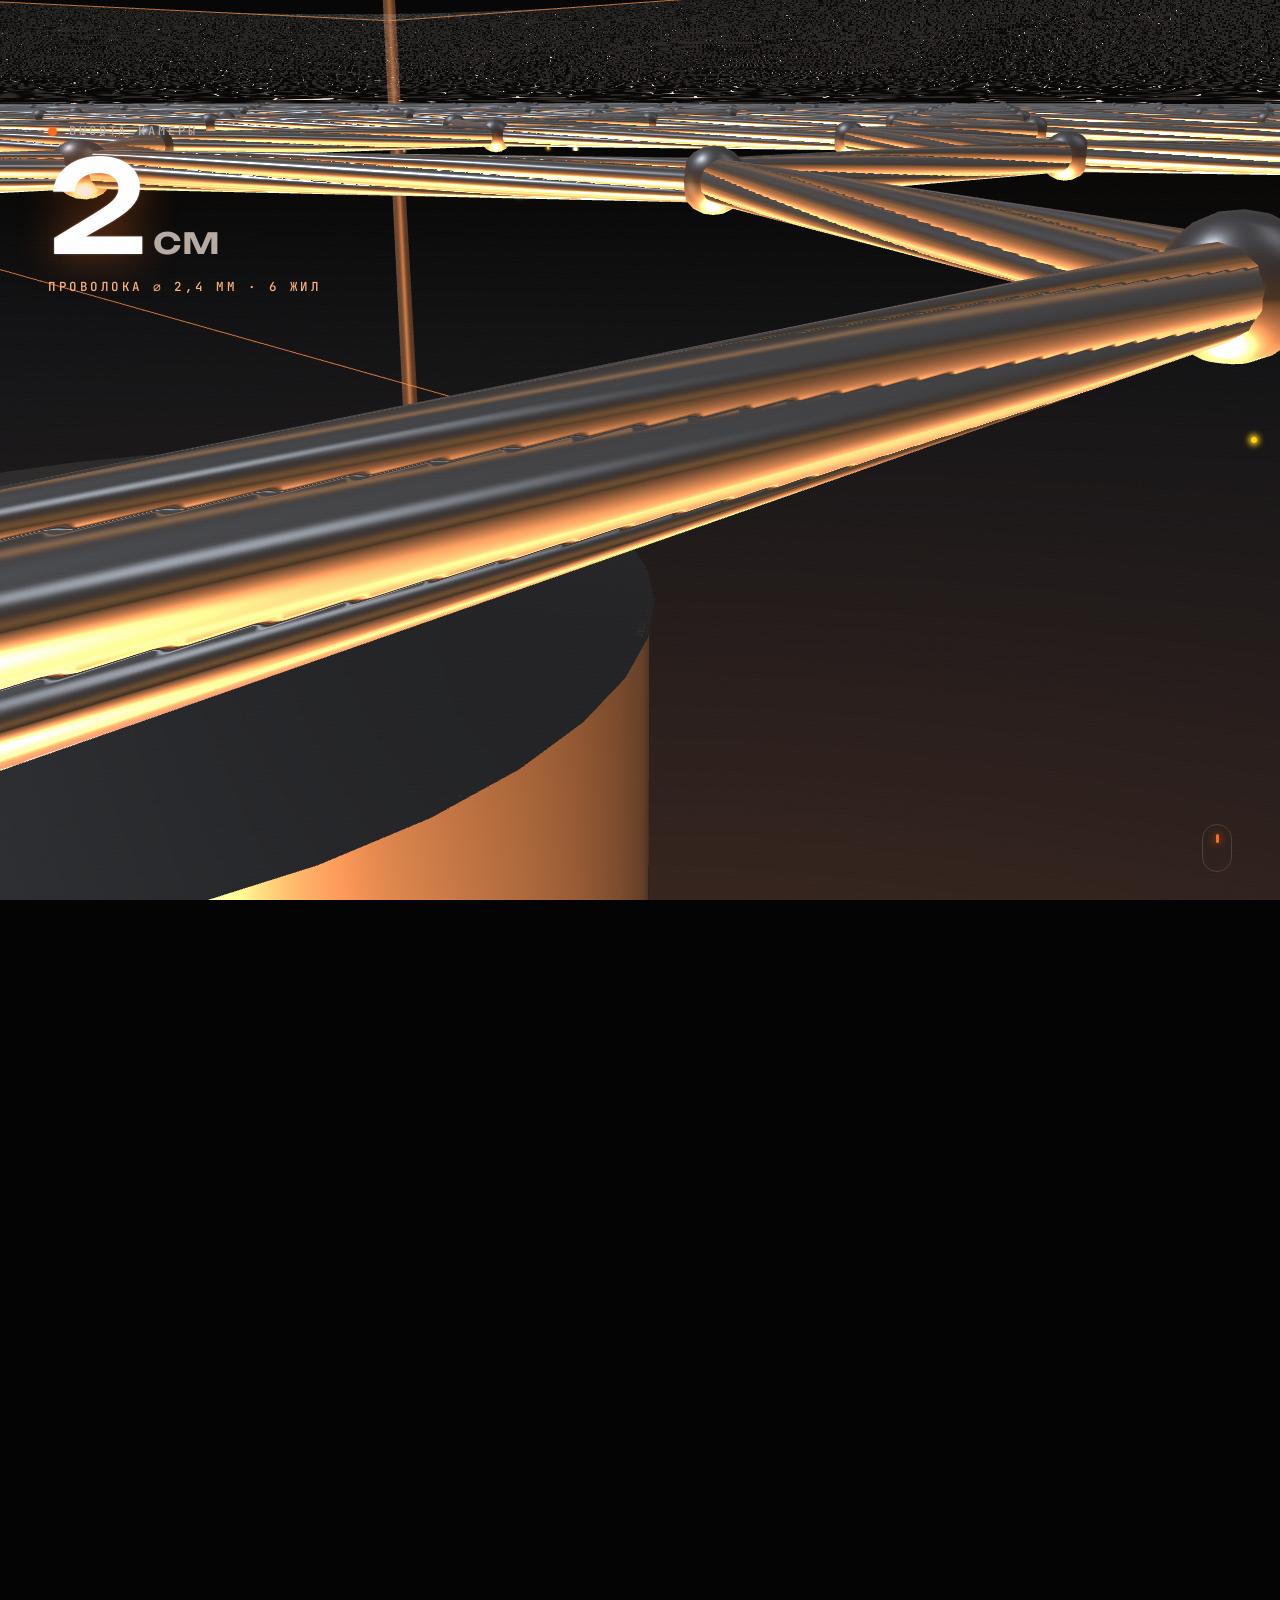
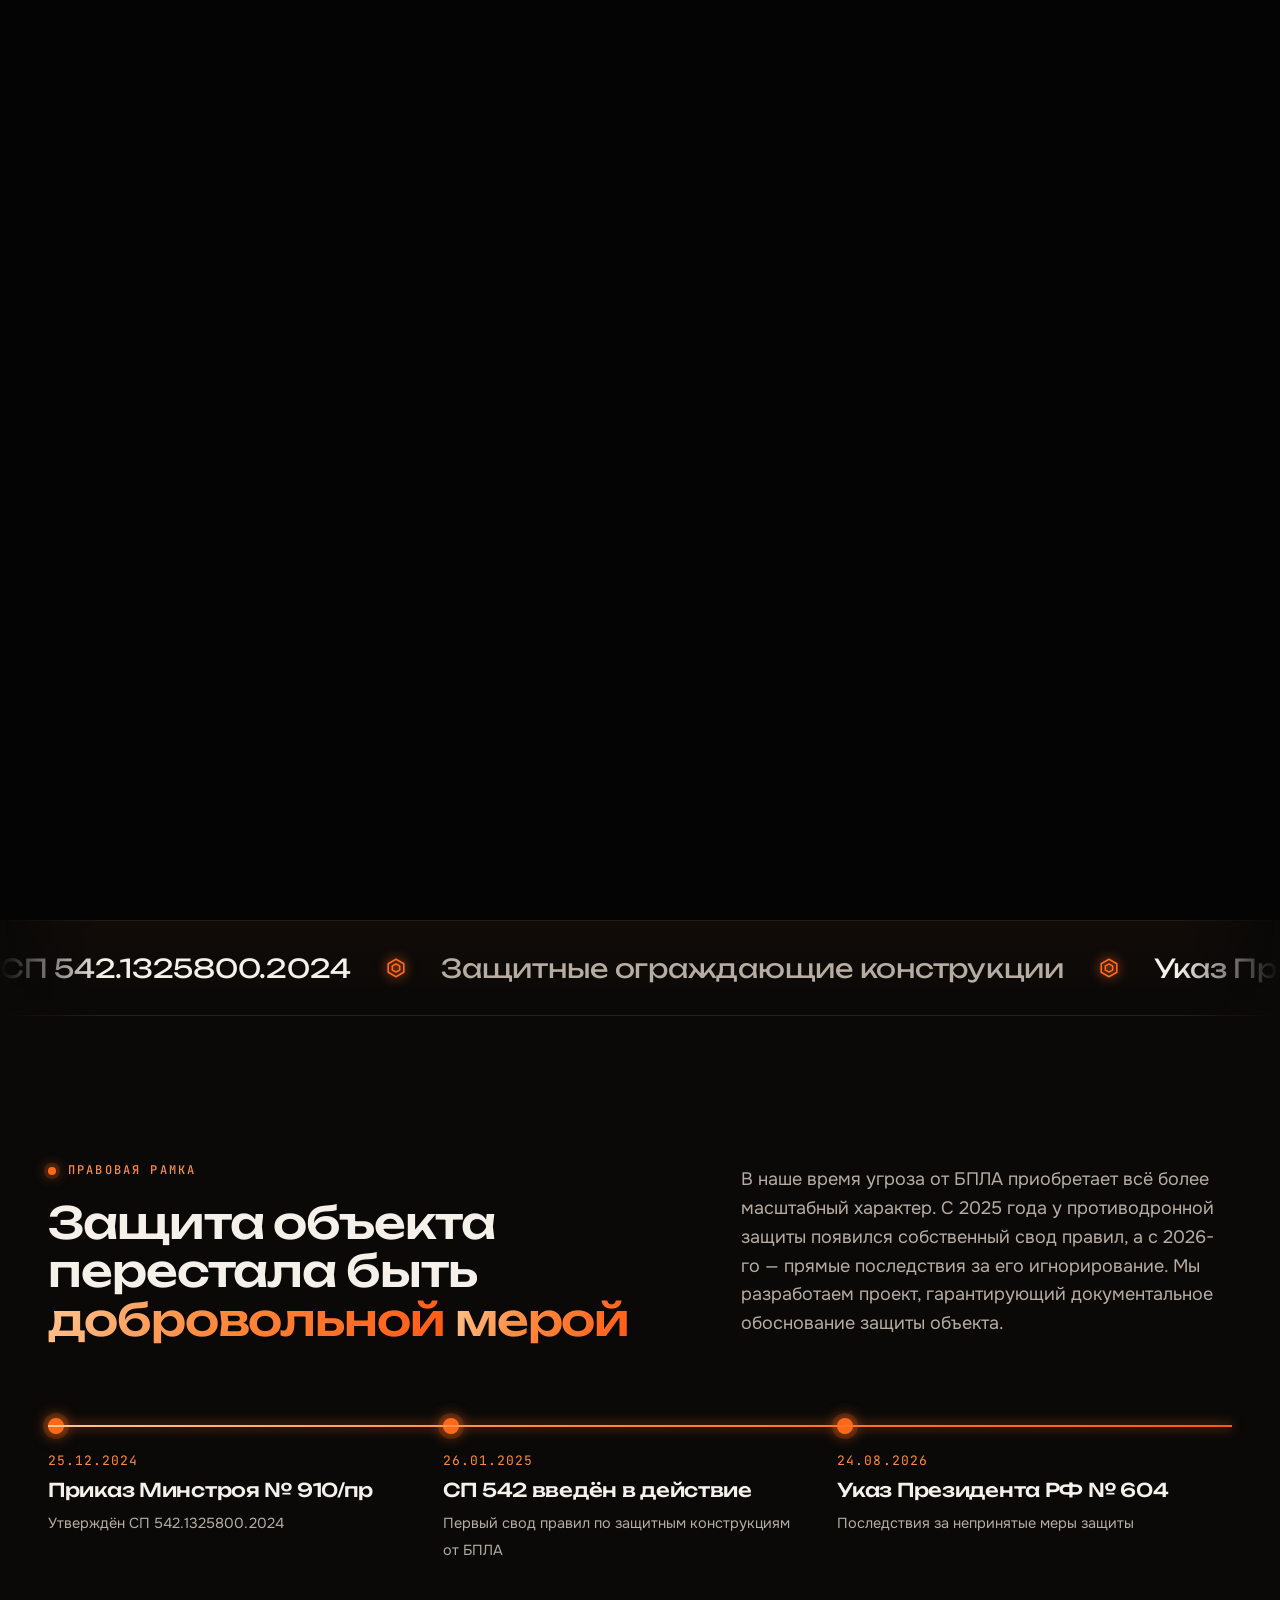
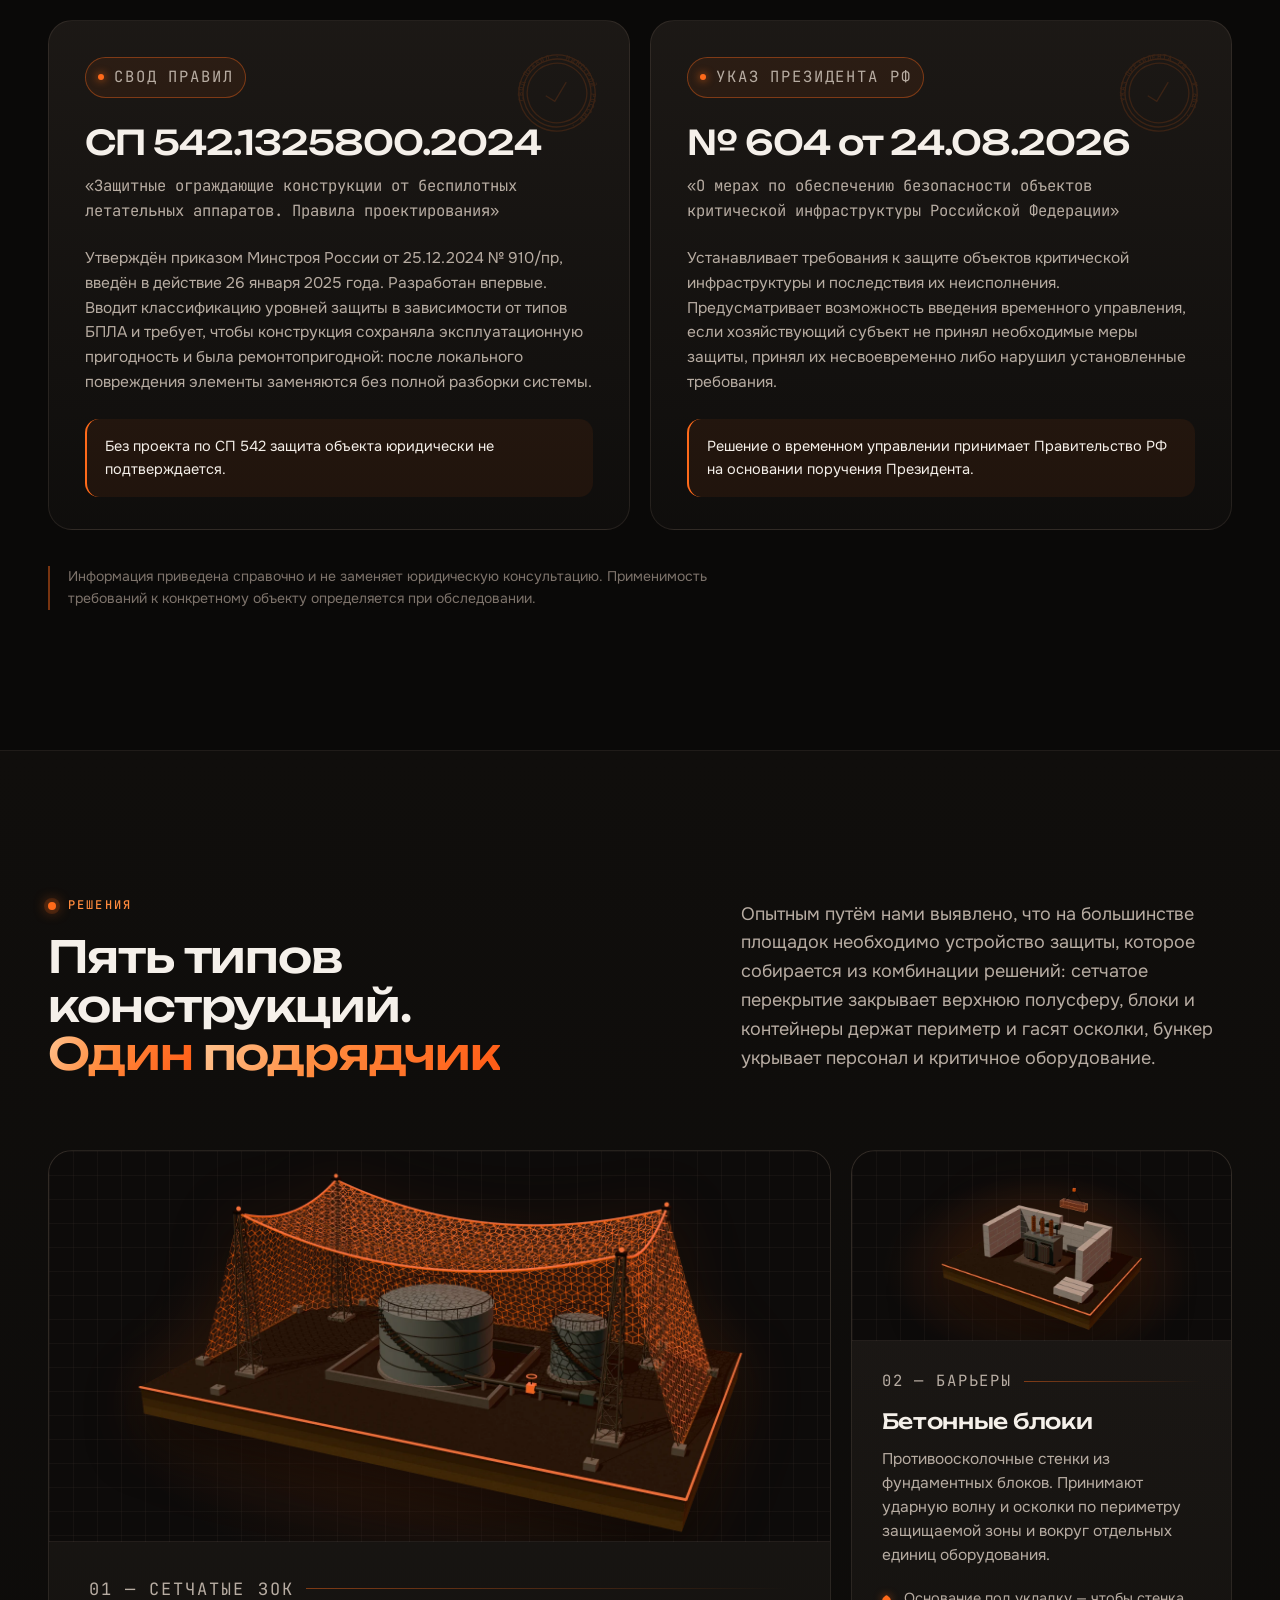
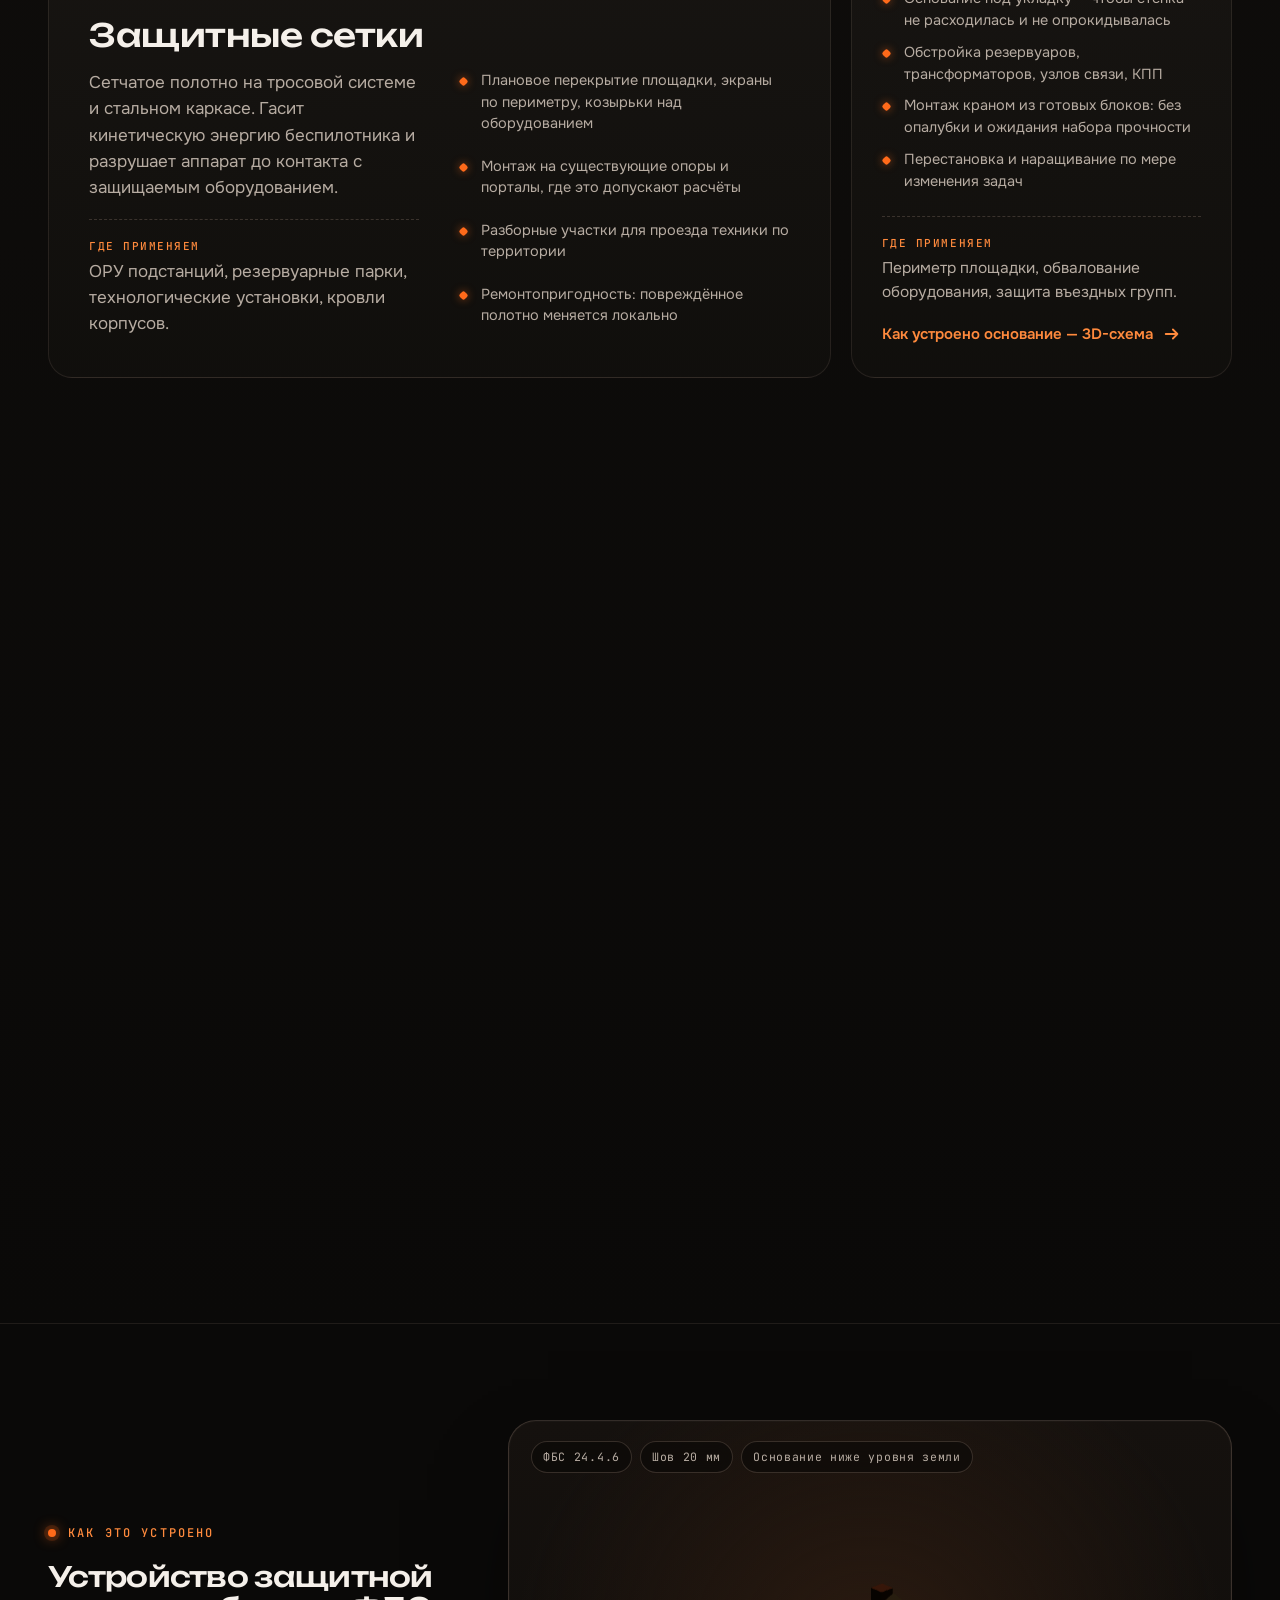
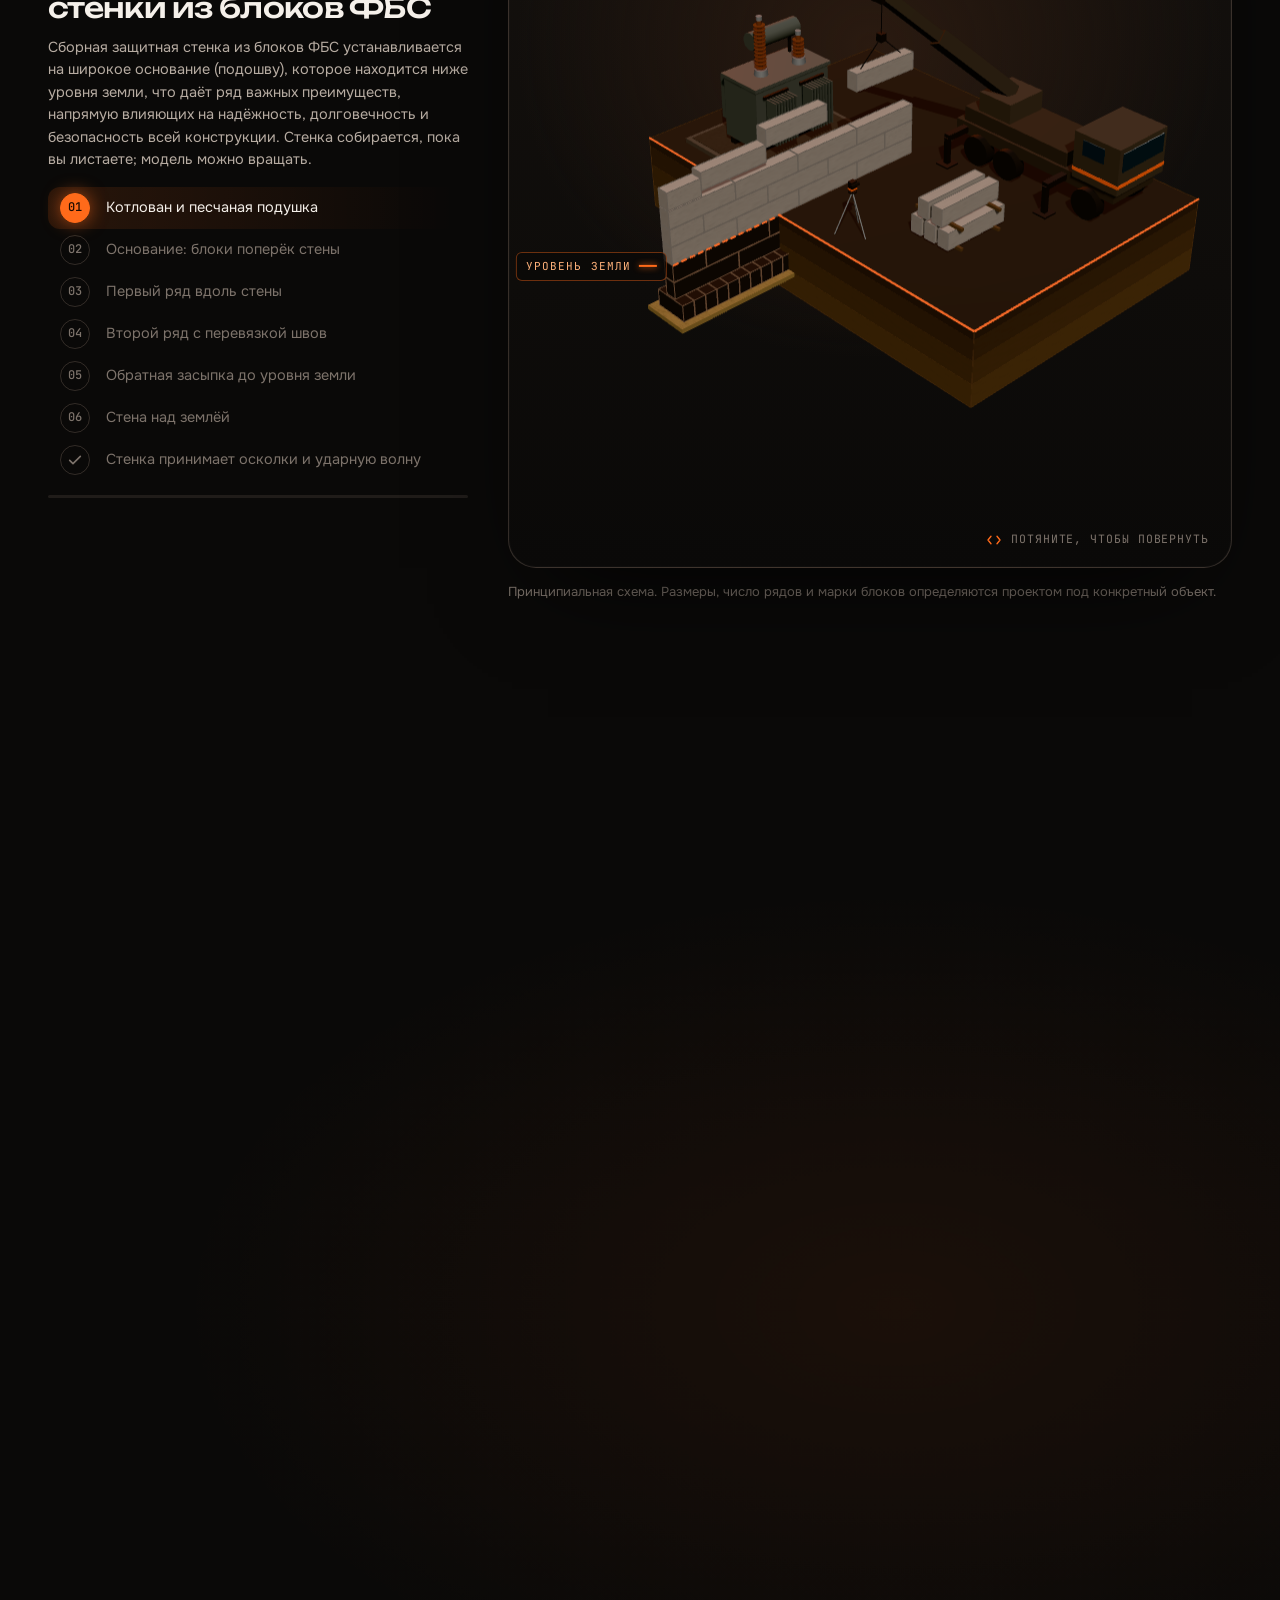
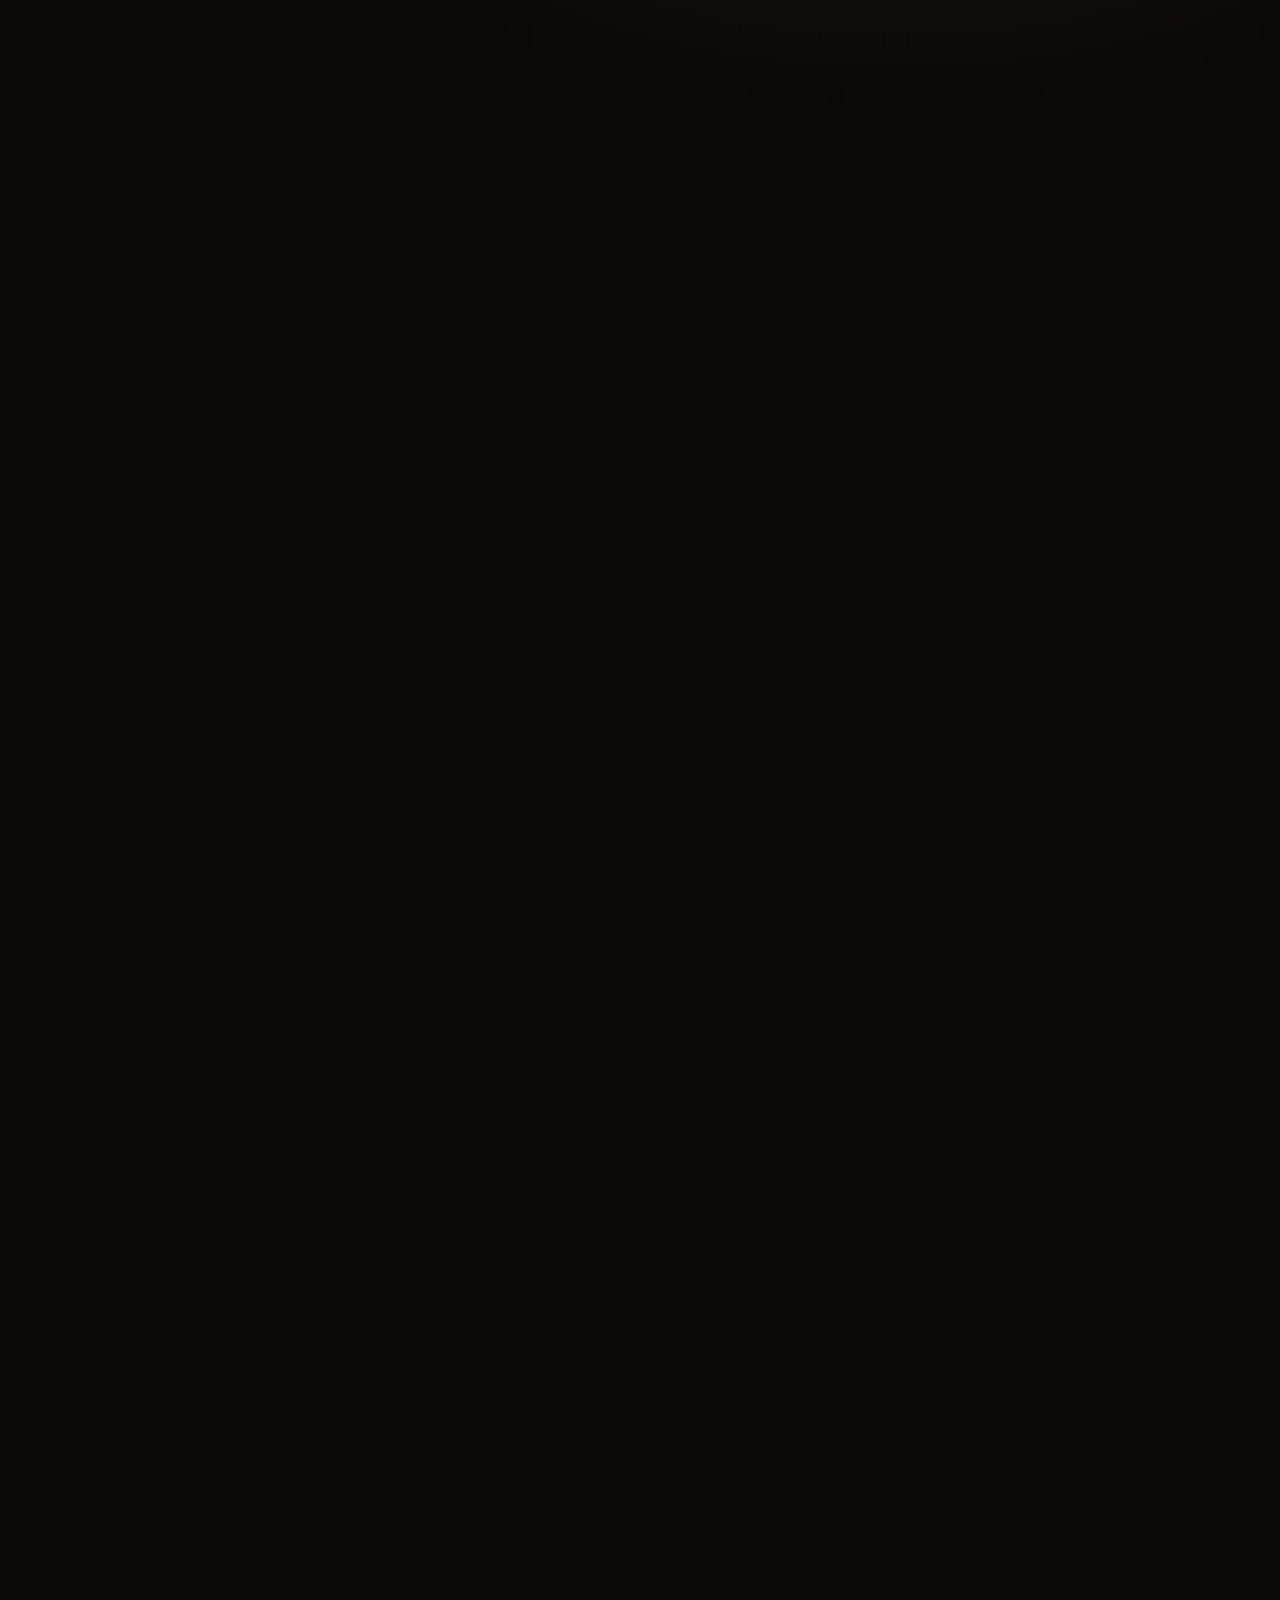
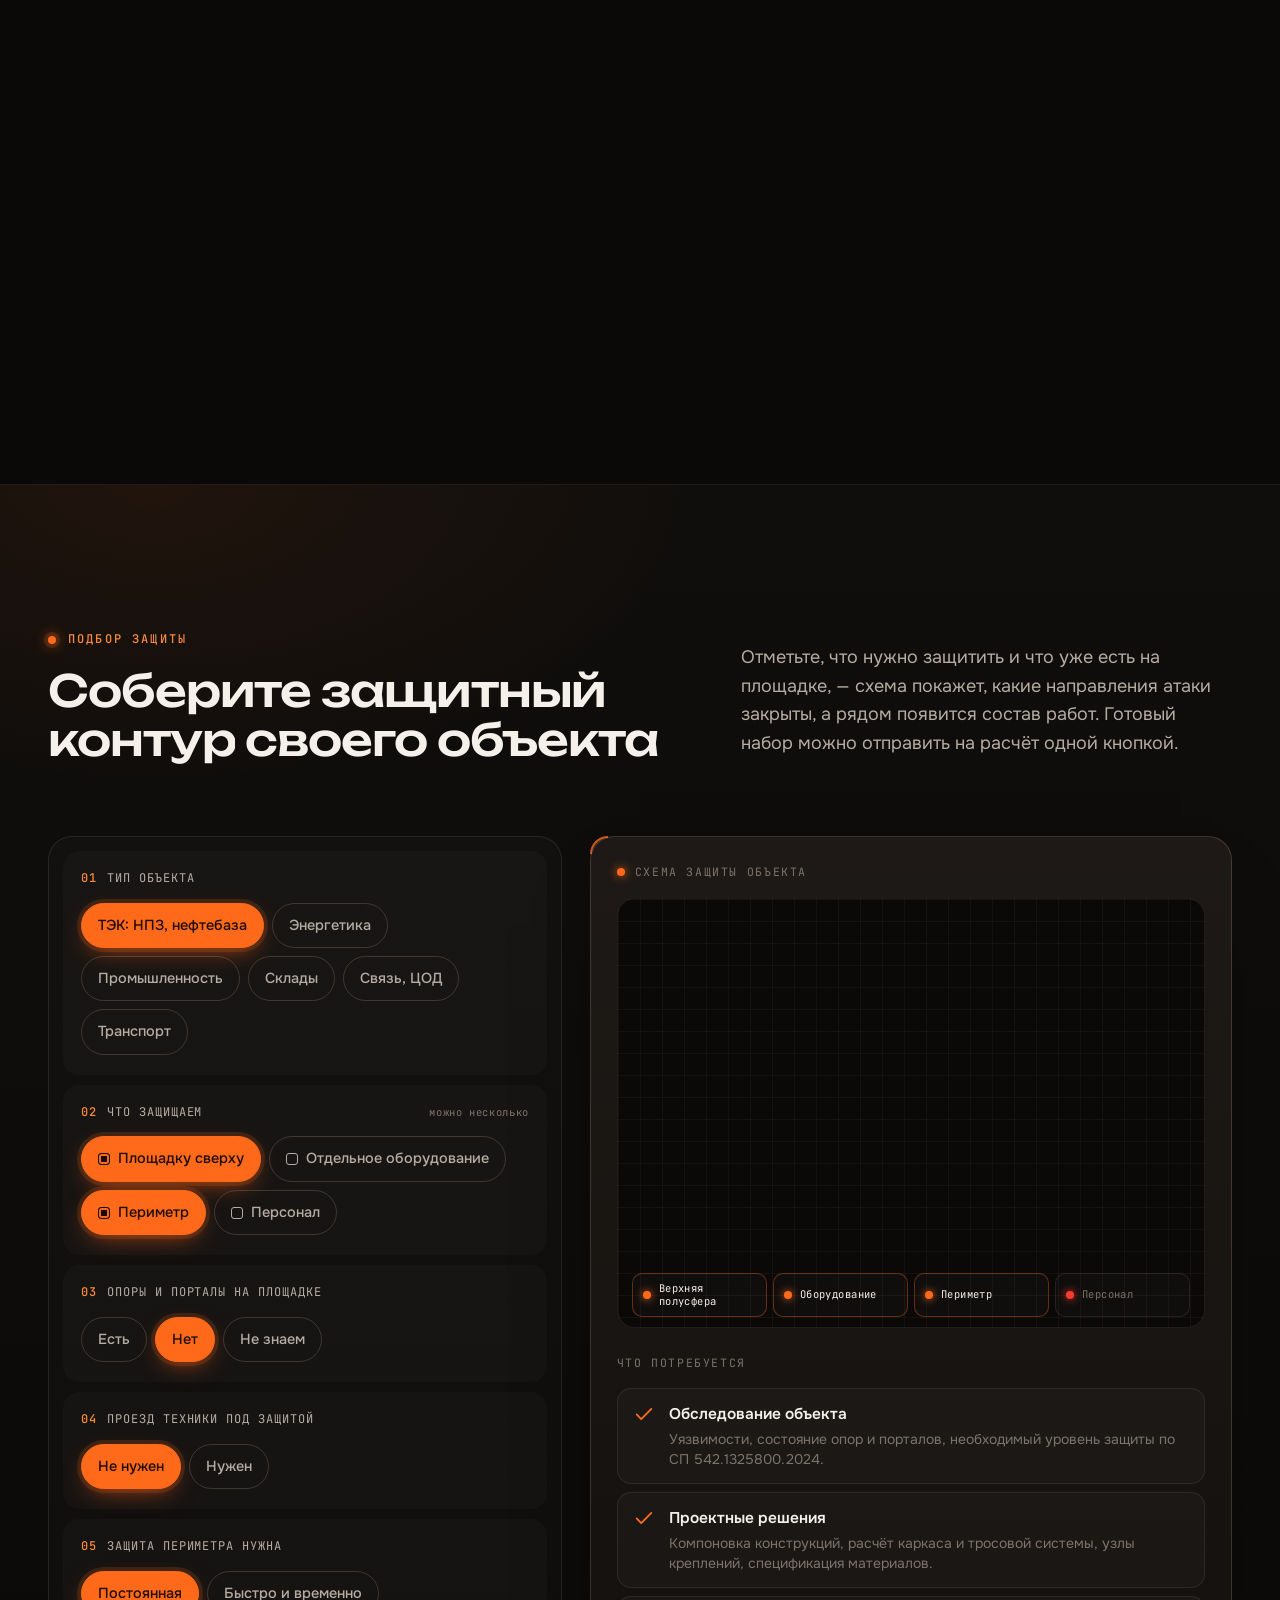
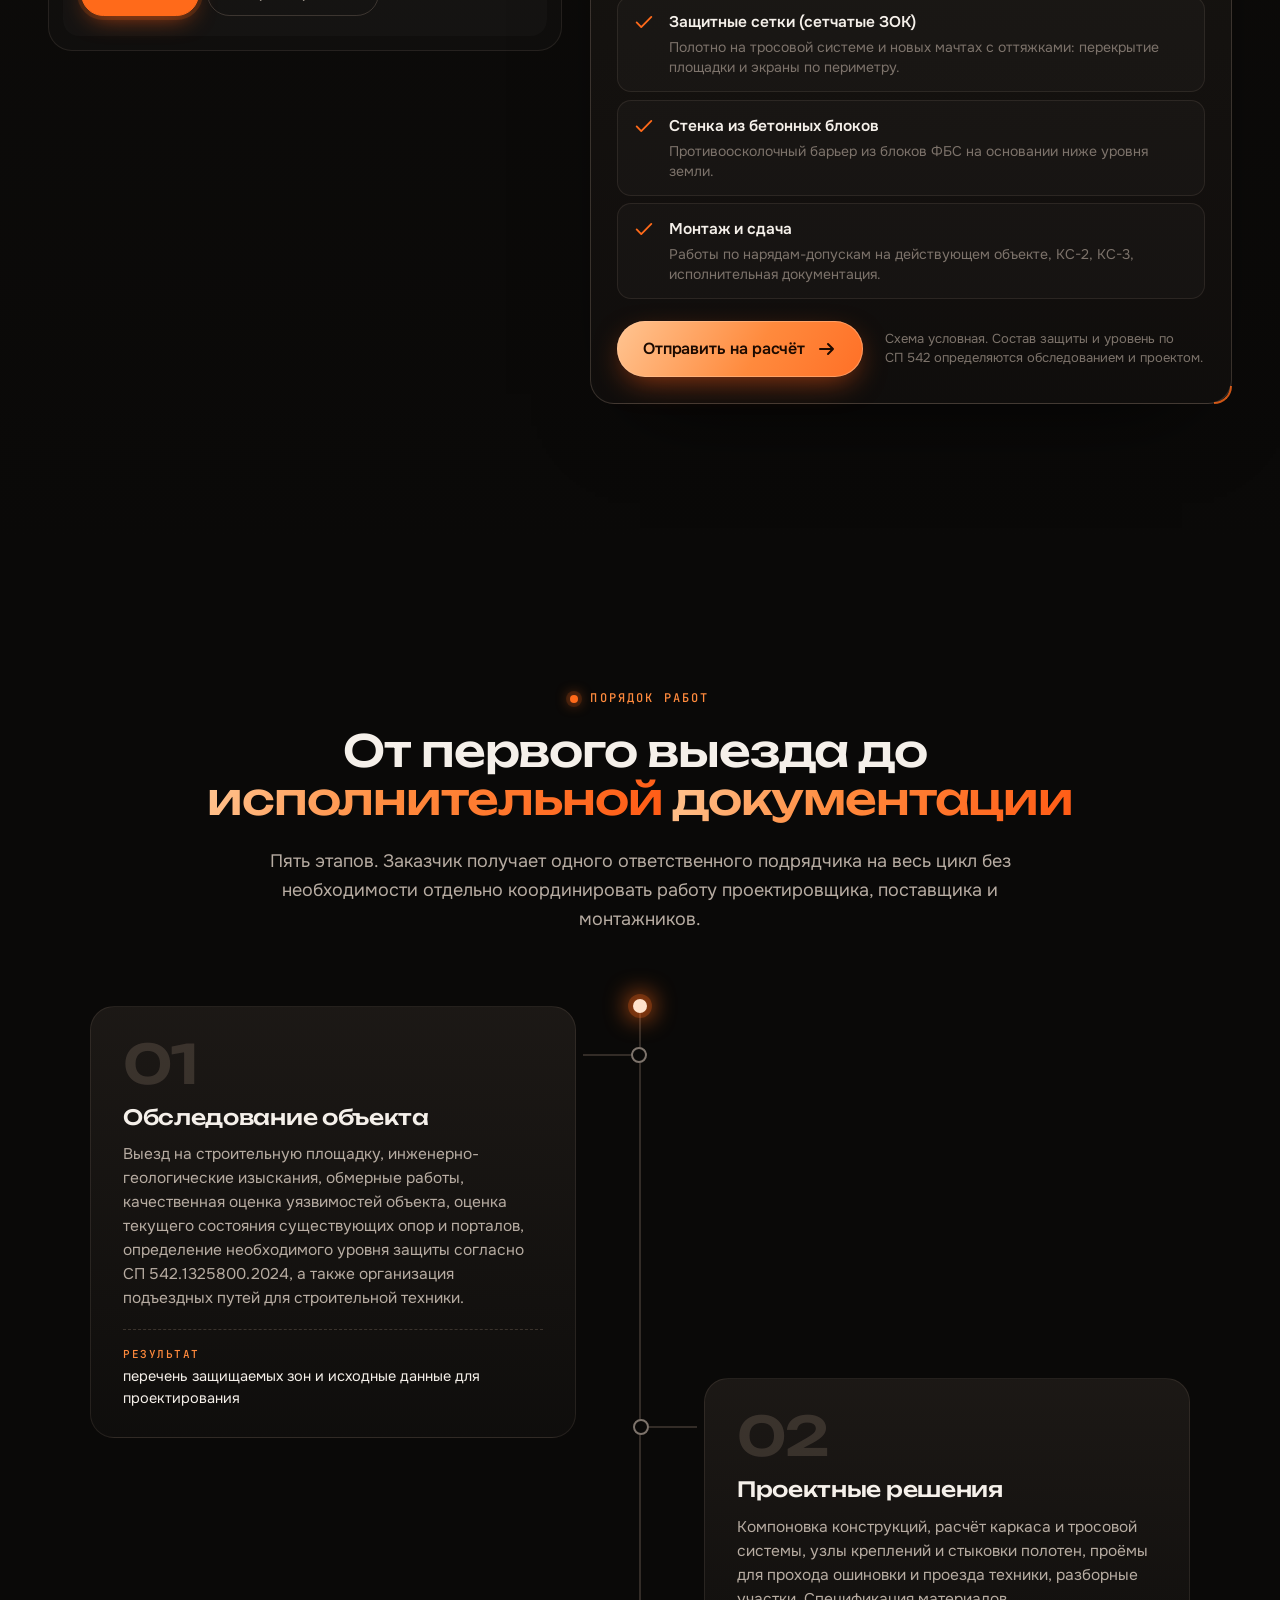
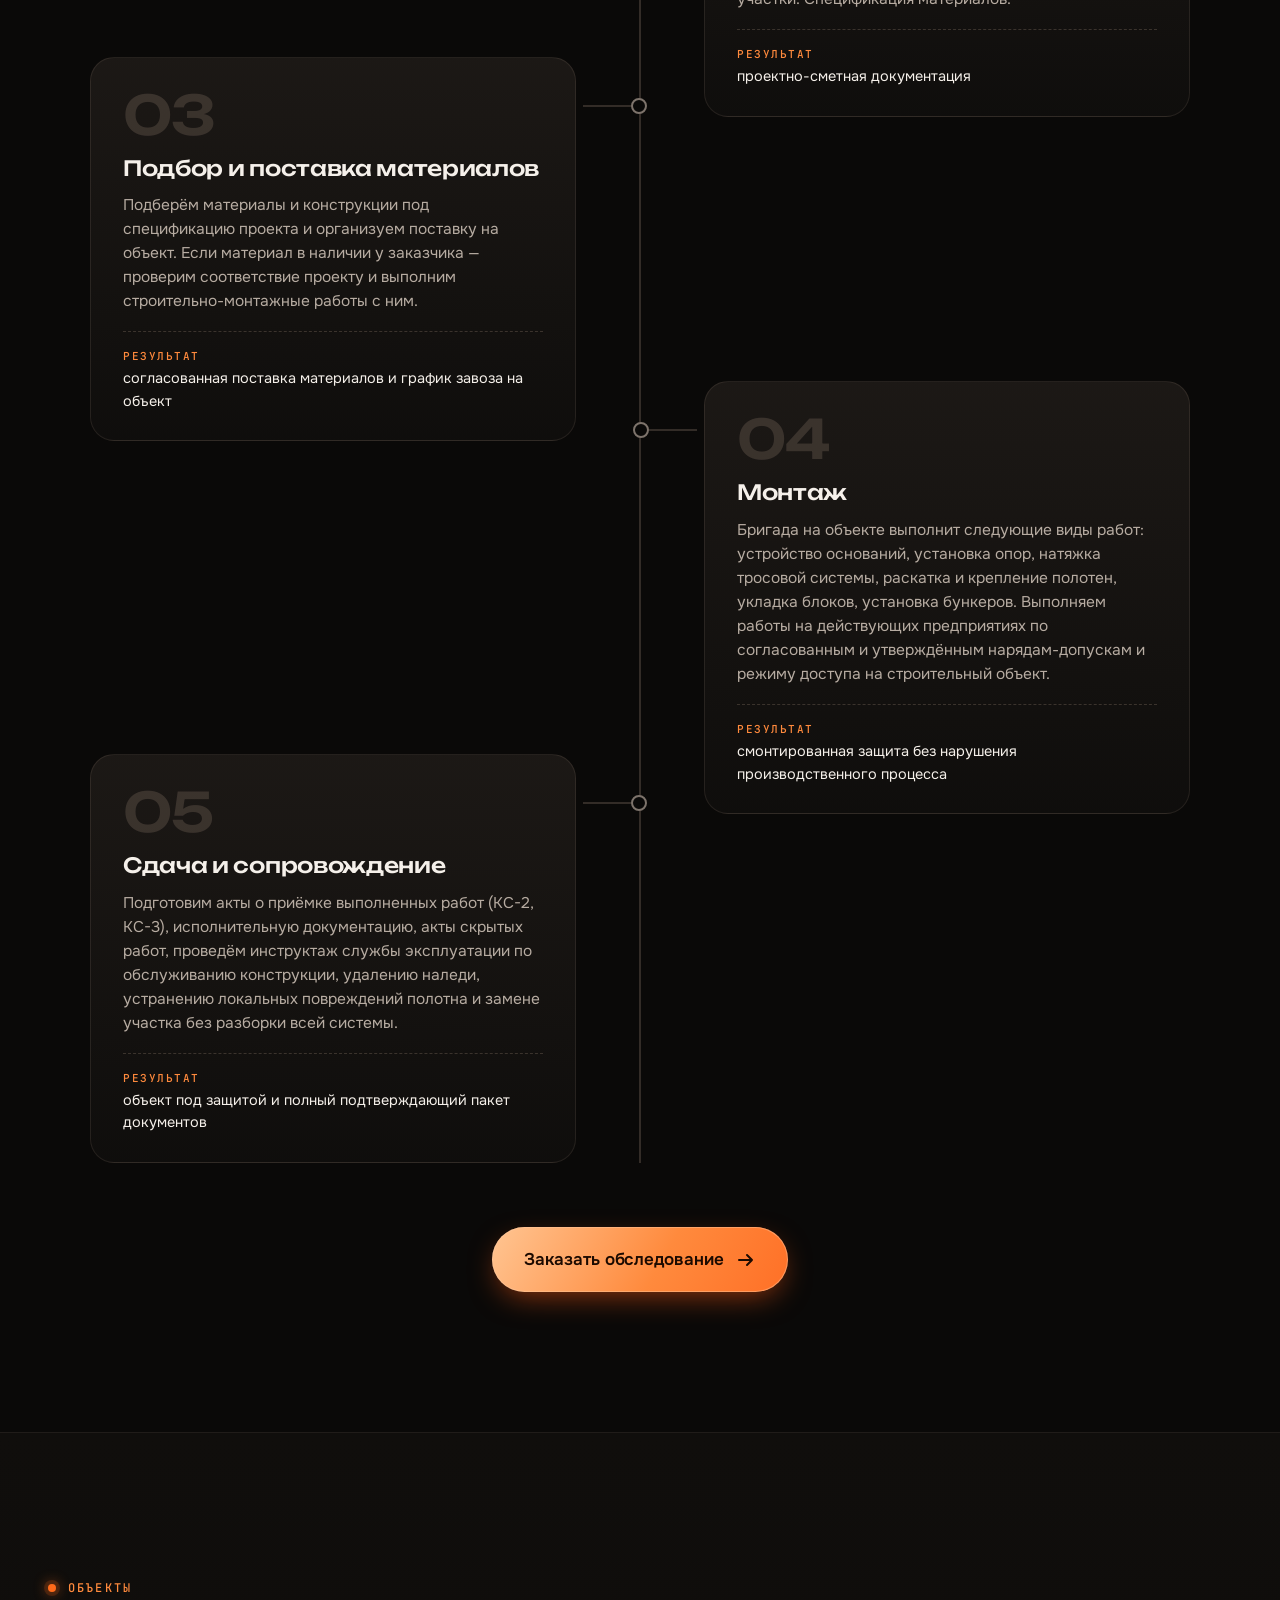
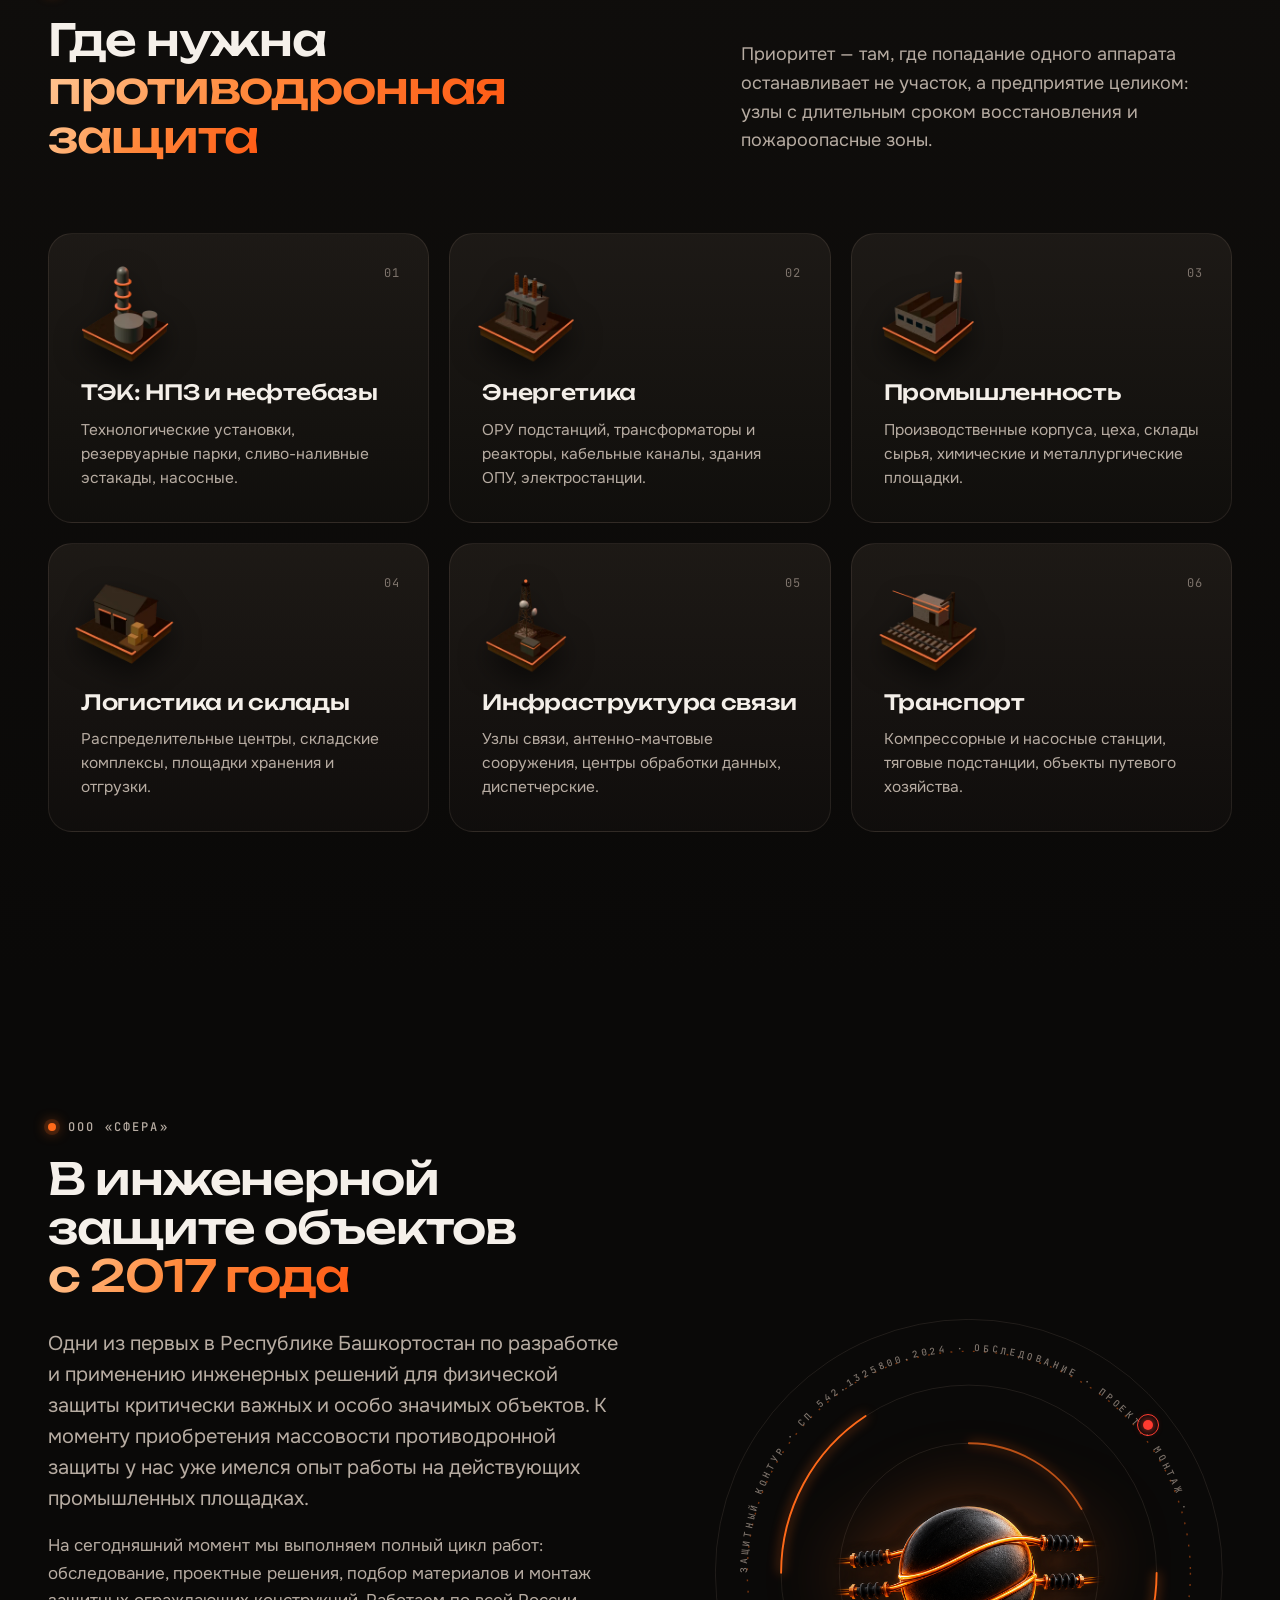
==== commit c3a5f742: "Демо 2026-09-26 23:38" ====
--- a/index.html
+++ b/index.html
@@ -6,9 +6,7 @@
 <script>document.documentElement.className=document.documentElement.className.replace(/\bno-js\b/,"js");</script>
 
 <!-- ============================================================
-     SEO: базовые мета-теги
-     ПЛЕЙСХОЛДЕРЫ (заменить перед публикацией) отмечены {{...}}
-     Полный список — в apply-config.sh
+     SEO: базовые мета-теги. Реквизиты и домен меняет apply-config.sh
      ============================================================ -->
 <title>Защита от БПЛА промышленных объектов — ЗОК под ключ | ООО «Сфера»</title>
 <meta name="description" content="Противодронная защита промышленных и критически важных объектов: защитные сетки, бетонные блоки, бункеры. Обследование, проект по СП 542.1325800.2024, монтаж под ключ. Работаем с 2017 года.">
@@ -18,7 +16,8 @@
 <meta name="geo.region" content="RU-BA">
 <meta name="geo.placename" content="Уфа, Республика Башкортостан">
 <meta name="author" content="ООО «Сфера»">
-<meta name="theme-color" content="#0F8B3C">
+<meta name="theme-color" content="#0a0908">
+<meta name="color-scheme" content="dark">
 
 <!-- Подтверждение прав в вебмастерах: раскомментировать и вставить коды
      после регистрации в Яндекс.Вебмастере и Google Search Console
@@ -33,7 +32,7 @@
 <meta property="og:title" content="Защита от БПЛА промышленных объектов — ЗОК под ключ">
 <meta property="og:description" content="Комплекс строительных мероприятий по противодронной защите: защитные сетки, блоки, бункеры. Обследование, проект, монтаж. С 2017 года.">
 <meta property="og:url" content="https://ualdrm-1.github.io/">
-<meta property="og:image" content="https://ualdrm-1.github.io/assets/img/og-cover.png">
+<meta property="og:image" content="https://ualdrm-1.github.io/assets/img/og-cover.jpg">
 <meta property="og:image:width" content="1200">
 <meta property="og:image:height" content="630">
 <meta property="og:image:alt" content="Защитная сетчатая конструкция от БПЛА над промышленным объектом">
@@ -42,7 +41,7 @@
 <meta name="twitter:card" content="summary_large_image">
 <meta name="twitter:title" content="Защита от БПЛА промышленных объектов — ЗОК под ключ">
 <meta name="twitter:description" content="Противодронная защита: сетки, блоки, бункеры. Обследование, проект по СП 542, монтаж под ключ.">
-<meta name="twitter:image" content="https://ualdrm-1.github.io/assets/img/og-cover.png">
+<meta name="twitter:image" content="https://ualdrm-1.github.io/assets/img/og-cover.jpg">
 
 <link rel="icon" href="/assets/img/favicon.png?v=4" type="image/png">
 <link rel="apple-touch-icon" href="/assets/img/apple-touch-icon.png?v=2">
@@ -50,25 +49,30 @@
 
 <link rel="preconnect" href="https://fonts.googleapis.com">
 <link rel="preconnect" href="https://fonts.gstatic.com" crossorigin>
-<link rel="stylesheet" href="https://fonts.googleapis.com/css2?family=Inter:wght@400;500;600;700;800&display=swap">
-<link rel="stylesheet" href="/assets/css/style.css?v=2">
+<link rel="stylesheet" href="https://fonts.googleapis.com/css2?family=Unbounded:wght@400;500;600;700&family=Onest:wght@400;500;600;700&family=JetBrains+Mono:wght@400;500;600&display=swap">
+<link rel="stylesheet" href="/assets/css/style.css?v=f301db03">
 </head>
 
 <body>
 <a class="skip-link" href="#main">Перейти к содержимому</a>
 
-<!-- Глобальные SVG-определения: гексагональный паттерн сетки (двойное кручение) -->
+<!-- Глобальные SVG-определения: гексагональный паттерн сетки (двойное кручение), значки -->
 <svg class="svg-defs" aria-hidden="true" focusable="false"><defs>
   <pattern id="hexmesh" width="56" height="100" patternUnits="userSpaceOnUse" patternTransform="scale(.34)">
     <path d="M28 66 0 50V16L28 0l28 16v34L28 66v34" fill="none" stroke="var(--mesh)" stroke-width="4.2"/>
     <path d="M28 0v34L0 50v34l28 16 28-16V50L28 34" fill="none" stroke="var(--mesh)" stroke-width="4.2"/>
   </pattern>
+  <symbol id="ic-arrow" viewBox="0 0 20 20"><path d="M3 10h13M11 5l5 5-5 5" fill="none" stroke-linecap="round" stroke-linejoin="round"/></symbol>
+  <symbol id="ic-hex" viewBox="0 0 24 24"><path d="M12 2.5 20.5 7.3v9.4L12 21.5 3.5 16.7V7.3z" stroke-linejoin="round"/><path d="M12 7.5 16 9.8v4.4L12 16.5 8 14.2V9.8z" stroke-linejoin="round"/></symbol>
+  <symbol id="ic-check" viewBox="0 0 24 24"><path d="m4 12.5 5 5L20 6.5" stroke-linecap="round" stroke-linejoin="round"/></symbol>
 </defs></svg>
+
+<div class="cursor-glow" id="cursorGlow" aria-hidden="true"></div>
 
 <!-- ============================== ШАПКА ============================== -->
 <header class="hdr" id="hdr">
-  <div class="hdr__bar container">
-    <a class="logo" href="/" aria-label="Защита от БПЛА — ООО Сфера, на главную">
+  <div class="hdr__bar">
+    <a class="logo" href="/" aria-label="Защита от БПЛА — ООО «Сфера», на главную">
       <img class="logo__mark" src="/assets/img/logo.webp?v=2" width="75" height="44" alt="">
       <span class="logo__txt">
         <b>Защита&nbsp;от&nbsp;БПЛА</b>
@@ -76,196 +80,122 @@
       </span>
     </a>
 
-    <nav class="nav" id="nav" aria-label="Основная навигация">
+    <nav class="nav" id="siteNav" aria-label="Разделы страницы">
       <a href="#solutions">Решения</a>
       <a href="#norms">Нормативы</a>
-      <a href="#process">Как работаем</a>
-      <a href="#industries">Объекты</a>
+      <a href="#wall">Устройство стенки</a>
+      <a href="#cfg-sec">Подбор защиты</a>
+      <a href="#process">Этапы</a>
       <a href="#price">Цена</a>
+      <a href="#faq">Вопросы</a>
+      <div class="nav__extra">
+        <a class="nav__tel" href="tel:+79093474444">+7-909-347-4444</a>
+        <a class="nav__tel" href="tel:+79273411211">+7 927 341 12 11</a>
+        <a class="nav__tel" href="tel:+79638929057">+7 963 892 90 57</a>
+        <a class="btn btn--lg" href="#request">Оставить заявку</a>
+      </div>
     </nav>
 
     <div class="hdr__cta">
-      <a class="tel" href="tel:+79093474444">+7-909-347-4444</a>
-      <a class="btn btn--sm" href="#request">Оставить заявку</a>
-    </div>
-
-    <button class="burger" id="burger" aria-label="Открыть меню" aria-expanded="false" aria-controls="nav">
-      <span></span><span></span><span></span>
+      <a class="tel" href="tel:+79093474444"><span class="led" aria-hidden="true"></span>+7-909-347-4444</a>
+      <a class="btn btn--sm" href="#request" data-magnetic>Оставить заявку</a>
+    </div>
+
+    <button class="burger" id="burger" type="button" aria-label="Открыть меню" aria-expanded="false" aria-controls="siteNav">
+      <span></span><span></span>
     </button>
   </div>
-  <div class="hdr__progress" id="progress" aria-hidden="true"></div>
+  <div class="hdr__progress" id="hdrProgress" aria-hidden="true"></div>
 </header>
 
 <main id="main">
 
 <!-- ============================== ГЕРОЙ ============================== -->
-<section class="hero">
-  <div class="container hero__grid">
-
-    <div class="hero__copy">
-      <p class="eyebrow reveal">Мы предлагаем:</p>
-
-      <h1 class="reveal" data-reveal-delay="1">
-        Комплекс строительных мероприятий по защите от <span class="u-accent">БПЛА</span>
-        для промышленных и критически важных объектов
-      </h1>
-
-      <p class="lead reveal" data-reveal-delay="2">
-        Обследование объекта, разработка проектных решений согласно
-        СП&nbsp;542.1325800.2024, подбор материалов, монтаж защитных ограждающих конструкций:
-        сетчатых перекрытий, стенок из блоков и морских контейнеров, металлокаркасов
-        и железобетонных бункеров — одним исполнителем.
-      </p>
-
-      <div class="hero__actions reveal" data-reveal-delay="3">
-        <a class="btn btn--lg" href="#request">
-          Рассчитать защиту объекта
-          <svg viewBox="0 0 20 20" aria-hidden="true"><path d="M3 10h13M11 5l5 5-5 5" fill="none" stroke="currentColor" stroke-width="2" stroke-linecap="round" stroke-linejoin="round"/></svg>
-        </a>
-        <a class="btn btn--ghost btn--lg" href="#solutions">Смотреть решения</a>
+<section class="hero" id="top" data-scene="zoom">
+  <!-- сцена прилипает к экрану, пока прокрутка отматывает время (assets/js/hero-rewind.js) -->
+  <div class="hero__pin">
+    <div class="hero__stage" id="heroStage">
+      <!-- статичная картинка на случай, если WebGL недоступен -->
+      <img class="hero__still" src="/assets/img/hero-still.webp" alt="" width="1600" height="900" decoding="async" fetchpriority="high">
+    </div>
+    <div class="hero__veil" aria-hidden="true"></div>
+    <div class="hero__scan" aria-hidden="true"></div>
+    <div class="rw" aria-hidden="true">
+      <p class="rw__k"><span class="rw__rec"></span>Время после удара</p>
+      <p class="rw__clock" id="rwClock">+0,120<small>&nbsp;с</small></p>
+      <p class="rw__state" id="rwState">Кадр остановлен</p>
+    </div>
+    <p class="rw-hint" aria-hidden="true"><span class="rw-hint__wheel"></span>Прокрутите — отмотайте время назад</p>
+  </div>
+
+  <div class="hero__front">
+    <div class="container hero__inner">
+      <div class="hero__copy">
+        <p class="eyebrow reveal">Противодронная защита · СП&nbsp;542.1325800.2024</p>
+        <h1 class="split">
+          Комплекс строительных мероприятий по&nbsp;защите от&nbsp;<span class="u-accent">БПЛА</span>
+          для промышленных и&nbsp;критически важных объектов
+        </h1>
+        <p class="lead reveal" data-reveal-delay="3">
+          Обследование объекта, разработка проектных решений согласно
+          СП&nbsp;542.1325800.2024, подбор материалов, монтаж защитных ограждающих конструкций:
+          сетчатых перекрытий, стенок из блоков и морских контейнеров, металлокаркасов
+          и железобетонных бункеров — одним исполнителем.
+        </p>
+        <div class="hero__actions reveal" data-reveal-delay="4">
+          <a class="btn btn--lg" href="#request" data-magnetic>Рассчитать защиту объекта <svg class="btn__ic" aria-hidden="true"><use href="#ic-arrow"/></svg></a>
+          <a class="btn btn--ghost btn--lg" href="#cfg-sec">Подобрать защиту</a>
+        </div>
+  </div>
+    </div>
+
+    <div class="container hero__foot">
+      <dl class="hero__stats reveal" data-reveal-delay="6">
+        <div><dt>с <span class="counter" data-to="2017" data-plain="1">2017</span></dt><dd>года в инженерной защите объектов</dd></div>
+        <div><dt><span class="counter" data-to="5">5</span> типов</dt><dd>конструкций: сетки, блоки, контейнеры, каркасы, бункеры</dd></div>
+        <div><dt>Одни из первых</dt><dd>в Республике Башкортостан</dd></div>
+        <div><dt>Вся Россия</dt><dd>обследование, проект и монтаж на объектах</dd></div>
+      </dl>
+      <a class="hero__scroll" href="#norms" aria-label="К нормативной базе"><span></span></a>
+    </div>
+  </div>
+</section>
+
+<!-- ============================== БЕГУЩАЯ СТРОКА ============================== -->
+<div class="ticker" aria-hidden="true">
+  <div class="ticker__track">
+    <div class="ticker__row">
+      <span>СП 542.1325800.2024</span><svg><use href="#ic-hex"/></svg>
+      <span>Защитные ограждающие конструкции</span><svg><use href="#ic-hex"/></svg>
+      <span>Указ Президента РФ № 604</span><svg><use href="#ic-hex"/></svg>
+      <span>НПЗ и нефтебазы</span><svg><use href="#ic-hex"/></svg>
+      <span>Подстанции и ОРУ</span><svg><use href="#ic-hex"/></svg>
+      <span>Резервуарные парки</span><svg><use href="#ic-hex"/></svg>
+      <span>Склады и логистика</span><svg><use href="#ic-hex"/></svg>
+      <span>Монтаж на действующих объектах</span><svg><use href="#ic-hex"/></svg>
+    </div>
+    <div class="ticker__row">
+      <span>СП 542.1325800.2024</span><svg><use href="#ic-hex"/></svg>
+      <span>Защитные ограждающие конструкции</span><svg><use href="#ic-hex"/></svg>
+      <span>Указ Президента РФ № 604</span><svg><use href="#ic-hex"/></svg>
+      <span>НПЗ и нефтебазы</span><svg><use href="#ic-hex"/></svg>
+      <span>Подстанции и ОРУ</span><svg><use href="#ic-hex"/></svg>
+      <span>Резервуарные парки</span><svg><use href="#ic-hex"/></svg>
+      <span>Склады и логистика</span><svg><use href="#ic-hex"/></svg>
+      <span>Монтаж на действующих объектах</span><svg><use href="#ic-hex"/></svg>
+    </div>
+  </div>
+</div>
+
+<!-- ============================== НОРМАТИВНАЯ БАЗА ============================== -->
+<section class="sec" id="norms">
+  <div class="container">
+    <header class="sec__head sec__head--split">
+      <div>
+        <p class="eyebrow reveal">Правовая рамка</p>
+        <h2 class="split">Защита объекта перестала быть <span class="u-accent">добровольной мерой</span></h2>
       </div>
-
-      <dl class="hero__stats reveal" data-reveal-delay="4">
-        <div>
-          <dt>с <span class="counter" data-to="2017" data-plain="1">2017</span></dt>
-          <dd>года в инженерной защите объектов</dd>
-        </div>
-        <div>
-          <dt><span class="counter" data-to="5">5</span> типов</dt>
-          <dd>конструкций: сетки, блоки, контейнеры, каркасы, бункеры</dd>
-        </div>
-        <div>
-          <dt>Одни из первых</dt>
-          <dd>в Республике Башкортостан</dd>
-        </div>
-      </dl>
-    </div>
-
-    <!-- Иллюстрация: сетчатое перекрытие над резервуаром + траектория БПЛА -->
-    <figure class="hero__art reveal" data-reveal-delay="2">
-      <svg class="scene" viewBox="0 26 760 478" role="img"
-           aria-label="Схема защиты: сетчатое перекрытие на мачтах и тросовой системе над резервуаром нефтебазы останавливает беспилотник">
-        <defs>
-          <clipPath id="canopyClip">
-            <path d="M92 150 C 250 214, 510 214, 668 150 L668 300 L92 300 Z"/>
-          </clipPath>
-          <linearGradient id="fadeDown" x1="0" y1="0" x2="0" y2="1">
-            <stop offset="0" stop-color="#fff" stop-opacity="1"/>
-            <stop offset="1" stop-color="#fff" stop-opacity="0"/>
-          </linearGradient>
-          <mask id="canopyMask">
-            <rect x="60" y="140" width="650" height="170" fill="url(#fadeDown)"/>
-          </mask>
-        </defs>
-
-        <!-- земля -->
-        <line class="ground" x1="40" y1="470" x2="720" y2="470"/>
-
-        <!-- защищаемый объект: вертикальный стальной резервуар нефтебазы -->
-        <g class="obj">
-          <path class="tank-body" d="M240 336V454A140 16 0 0 0 520 454V336"/>
-          <path class="tank-roof" d="M240 336C262.4 306.7 497.6 306.7 520 336A140 16 0 0 1 240 336Z"/>
-          <path d="M240 365.5A140 16 0 0 0 520 365.5M240 395A140 16 0 0 0 520 395M240 424.5A140 16 0 0 0 520 424.5"/>
-          <path class="thin" d="M269.7 345.9V375.4M399.5 351.8V381.3M503.6 343.5V373M327.6 380.3V409.8M466.2 378.1V407.6M269.7 404.9V434.4M399.5 410.8V440.3M503.6 402.5V432M327.6 439.3V468.8M466.2 437.1V466.6"/>
-          <path class="thin" d="M321.2 327.6A58.8 8 0 0 0 438.8 327.6"/>
-          <path class="tank-roof" d="M371.6 322.2v-9.2h16.8v9.2M367.4 312.9h25.2"/>
-          <path class="tank-stair" d="M235.9 456.9L236.9 455.5L238 454.2L239.4 452.8L240.9 451.4L242.5 450L244.4 448.7L246.3 447.3L248.5 445.9L250.8 444.4L253.3 443L255.9 441.6L258.7 440.1L261.6 438.7L264.7 437.2L267.9 435.7L271.3 434.2L274.8 432.7L278.4 431.2L282.1 429.7L286 428.1L289.9 426.6L294 425L298.2 423.4L302.5 421.8L306.9 420.1L311.3 418.5L315.9 416.8L320.5 415.1L325.2 413.4L330 411.7L334.8 409.9L339.7 408.2L344.6 406.4L349.6 404.6L354.6 402.8L359.6 400.9L364.7 399.1L369.8 397.2L374.9 395.3L380 393.3L385.1 391.4L390.2 389.4L395.3 387.4L400.4 385.4L405.4 383.4L410.4 381.4L415.4 379.3L420.3 377.2L425.2 375.1L430 373L434.8 370.8L439.5 368.7L444.1 366.5L448.7 364.3L453.1 362.1L457.5 359.9L461.8 357.6L466 355.3L470.1 353L474 350.7L477.9 348.4M235.9 443.9L236.9 442.5L238 441.2L239.4 439.8L240.9 438.4L242.5 437L244.4 435.7L246.3 434.3L248.5 432.9L250.8 431.4L253.3 430L255.9 428.6L258.7 427.1L261.6 425.7L264.7 424.2L267.9 422.7L271.3 421.2L274.8 419.7L278.4 418.2L282.1 416.7L286 415.1L289.9 413.6L294 412L298.2 410.4L302.5 408.8L306.9 407.1L311.3 405.5L315.9 403.8L320.5 402.1L325.2 400.4L330 398.7L334.8 396.9L339.7 395.2L344.6 393.4L349.6 391.6L354.6 389.8L359.6 387.9L364.7 386.1L369.8 384.2L374.9 382.3L380 380.3L385.1 378.4L390.2 376.4L395.3 374.4L400.4 372.4L405.4 370.4L410.4 368.4L415.4 366.3L420.3 364.2L425.2 362.1L430 360L434.8 357.8L439.5 355.7L444.1 353.5L448.7 351.3L453.1 349.1L457.5 346.9L461.8 344.6L466 342.3L470.1 340L474 337.7L477.9 335.4"/>
-          <path class="thin" d="M235.9 456.9V443.9M244.4 448.7V435.7M258.7 440.1V427.1M278.4 431.2V418.2M302.5 421.8V408.8M330 411.7V398.7M359.6 400.9V387.9M390.2 389.4V376.4M420.3 377.2V364.2M448.7 364.3V351.3M474 350.7V337.7"/>
-          <path class="thin" d="M473.7 347.9V337.5M490.3 345.9V335.5M503.6 343.5V333.1M513.1 340.9V330.5M518.6 338.2V327.8M473.7 337.5L477.5 337.1L481.4 336.6L485.3 336.1L489.1 335.6L493 335L496.8 334.4L500.7 333.7L504.6 332.9L508.4 332L512.3 330.8L516.1 329.3L520 325.6"/>
-          <text class="tank-label" x="452" y="417" text-anchor="middle">РВС-5000</text>
-          <path d="M520 436H616V470M520 444H608V470"/>
-          <path class="tank-roof" d="M552.4 430.4V449.6L571.6 430.4V449.6Z"/>
-          <path d="M562 440V419.8M553.4 419.8h17.3"/>
-          <path class="thin" d="M590 444V470M582 444h16"/>
-        </g>
-
-        <!-- мачты -->
-        <g class="mast">
-          <path d="M92 470V150M668 470V150"/>
-          <path d="M92 150l-26 320M92 150l26 320M668 150l-26 320M668 150l26 320"/>
-          <path d="M78 212h28M74 274h36M70 336h44M66 398h52M654 212h28M650 274h36M646 336h44M642 398h52"/>
-          <path d="M92 470h0M668 470h0"/>
-        </g>
-        <g class="mast-base">
-          <rect x="62" y="464" width="60" height="12" rx="2"/>
-          <rect x="638" y="464" width="60" height="12" rx="2"/>
-        </g>
-
-        <!-- несущие тросы -->
-        <g class="cable">
-          <path class="draw" d="M92 150 C 250 214, 510 214, 668 150"/>
-          <path class="draw" d="M92 196 C 250 258, 510 258, 668 196"/>
-          <path class="draw" d="M92 242 C 250 300, 510 300, 668 242"/>
-          <path class="draw" d="M92 150 L92 470 M668 150 L668 470" opacity="0"/>
-        </g>
-
-        <!-- сетчатое полотно -->
-        <g class="mesh" mask="url(#canopyMask)">
-          <g clip-path="url(#canopyClip)">
-            <rect x="60" y="140" width="650" height="180" fill="url(#hexmesh)"/>
-          </g>
-        </g>
-
-        <!-- вертикальные экраны по краям -->
-        <g class="mesh mesh--side">
-          <rect x="92" y="150" width="2" height="320" fill="none"/>
-        </g>
-
-        <!-- траектория БПЛА -->
-        <path id="uavPath" class="traj" d="M742 44 C 640 70, 560 112, 468 172"/>
-        <g class="impact" aria-hidden="true">
-          <circle class="impact__ring" cx="468" cy="172" r="10"/>
-          <circle class="impact__ring impact__ring--2" cx="468" cy="172" r="10"/>
-          <circle class="impact__dot" cx="468" cy="172" r="5"/>
-        </g>
-
-        <!-- БПЛА -->
-        <g class="uav" aria-hidden="true">
-          <g transform="translate(-16,-10)">
-            <path d="M6 10h20M16 4v12" stroke-width="2"/>
-            <rect x="11" y="6" width="10" height="8" rx="2"/>
-            <circle cx="4" cy="6" r="4" class="rotor"/>
-            <circle cx="28" cy="6" r="4" class="rotor"/>
-            <circle cx="4" cy="15" r="4" class="rotor"/>
-            <circle cx="28" cy="15" r="4" class="rotor"/>
-          </g>
-        </g>
-
-        <!-- выноски -->
-        <g class="callout">
-          <path d="M700 150h34M734 150v-26"/>
-          <text x="734" y="112" text-anchor="end">Несущий трос</text>
-          <path d="M200 204V124"/>
-          <text x="200" y="112" text-anchor="middle">Сетчатое полотно</text>
-          <path d="M60 396H26M26 396v22"/>
-          <text x="26" y="436" text-anchor="start">Опора</text>
-        </g>
-      </svg>
-    </figure>
-
-  </div>
-
-  <div class="hero__ticker" aria-hidden="true">
-    <div class="ticker__track">
-      <span>СП 542.1325800.2024</span><span>·</span><span>Защитные ограждающие конструкции</span><span>·</span>
-      <span>Указ Президента РФ № 604</span><span>·</span><span>НПЗ и нефтебазы</span><span>·</span>
-      <span>Подстанции и ОРУ</span><span>·</span><span>Резервуарные парки</span><span>·</span>
-      <span>Склады и логистика</span><span>·</span><span>Монтаж на действующих объектах</span><span>·</span>
-      <span>СП 542.1325800.2024</span><span>·</span><span>Защитные ограждающие конструкции</span><span>·</span>
-      <span>Указ Президента РФ № 604</span><span>·</span><span>НПЗ и нефтебазы</span><span>·</span>
-      <span>Подстанции и ОРУ</span><span>·</span><span>Резервуарные парки</span><span>·</span>
-      <span>Склады и логистика</span><span>·</span><span>Монтаж на действующих объектах</span><span>·</span>
-    </div>
-  </div>
-</section>
-
-<!-- ============================== НОРМАТИВНАЯ БАЗА ============================== -->
-<section class="sec sec--tint" id="norms">
-  <div class="container">
-    <header class="sec__head reveal">
-      <p class="eyebrow">Правовая рамка</p>
-      <h2>Защита объекта перестала быть<br><span class="u-accent">добровольной мерой</span></h2>
-      <p class="sec__sub">
+      <p class="sec__sub reveal" data-reveal-delay="2">
         В наше время угроза от БПЛА приобретает всё более масштабный характер. С 2025 года
         у противодронной защиты появился собственный свод правил, а с 2026-го — прямые
         последствия за его игнорирование. Мы разработаем проект, гарантирующий документальное
@@ -273,8 +203,20 @@
       </p>
     </header>
 
+    <ol class="tline reveal" aria-label="Хронология">
+      <li><time datetime="2024-12-25">25.12.2024</time><b>Приказ Минстроя №&nbsp;910/пр</b><span>Утверждён СП&nbsp;542.1325800.2024</span></li>
+      <li><time datetime="2025-01-26">26.01.2025</time><b>СП&nbsp;542 введён в&nbsp;действие</b><span>Первый свод правил по&nbsp;защитным конструкциям от&nbsp;БПЛА</span></li>
+      <li><time datetime="2026-08-24">24.08.2026</time><b>Указ Президента РФ №&nbsp;604</b><span>Последствия за&nbsp;непринятые меры защиты</span></li>
+    </ol>
+
     <div class="norms">
-      <article class="norm reveal">
+      <article class="norm fx reveal">
+        <svg class="norm__stamp" viewBox="0 0 100 100" aria-hidden="true">
+          <circle cx="50" cy="50" r="46"/><circle cx="50" cy="50" r="36"/>
+          <path id="stampArc1" d="M50 50m-41 0a41 41 0 1 1 82 0a41 41 0 1 1-82 0"/>
+          <text><textPath href="#stampArc1">СВОД ПРАВИЛ · МИНСТРОЙ РОССИИ ·</textPath></text>
+          <path d="M36 50l9 9 19-19"/>
+        </svg>
         <p class="norm__tag">Свод правил</p>
         <h3>СП 542.1325800.2024</h3>
         <p class="norm__name">«Защитные ограждающие конструкции от беспилотных летательных аппаратов. Правила проектирования»</p>
@@ -288,7 +230,13 @@
         <p class="norm__note">Без проекта по СП&nbsp;542 защита объекта юридически не подтверждается.</p>
       </article>
 
-      <article class="norm reveal" data-reveal-delay="1">
+      <article class="norm fx reveal" data-reveal-delay="1">
+        <svg class="norm__stamp" viewBox="0 0 100 100" aria-hidden="true">
+          <circle cx="50" cy="50" r="46"/><circle cx="50" cy="50" r="36"/>
+          <path id="stampArc2" d="M50 50m-41 0a41 41 0 1 1 82 0a41 41 0 1 1-82 0"/>
+          <text><textPath href="#stampArc2">УКАЗ ПРЕЗИДЕНТА РФ · № 604 ·</textPath></text>
+          <path d="M36 50l9 9 19-19"/>
+        </svg>
         <p class="norm__tag">Указ Президента РФ</p>
         <h3>№ 604 от 24.08.2026</h3>
         <p class="norm__name">«О мерах по обеспечению безопасности объектов критической инфраструктуры Российской Федерации»</p>
@@ -310,11 +258,14 @@
 </section>
 
 <!-- ============================== РЕШЕНИЯ ============================== -->
-<section class="sec" id="solutions">
+<section class="sec sec--tint" id="solutions">
   <div class="container">
-    <header class="sec__head reveal">
-      <h2>Пять типов конструкций.<br><span class="u-accent">Один подрядчик</span></h2>
-      <p class="sec__sub">
+    <header class="sec__head sec__head--split">
+      <div>
+        <p class="eyebrow reveal">Решения</p>
+        <h2 class="split">Пять типов конструкций. <span class="u-accent">Один подрядчик</span></h2>
+      </div>
+      <p class="sec__sub reveal" data-reveal-delay="2">
         Опытным путём нами выявлено, что на большинстве площадок необходимо устройство защиты,
         которое собирается из комбинации решений: сетчатое перекрытие закрывает верхнюю
         полусферу, блоки и контейнеры держат периметр и гасят осколки, бункер укрывает
@@ -322,42 +273,17 @@
       </p>
     </header>
 
-    <div class="cards">
-
+    <div class="bento">
       <!-- СЕТКИ -->
-      <article class="card reveal">
-        <div class="card__art">
-          <svg viewBox="0 0 400 260" role="img" aria-label="Схема сетчатой защитной ограждающей конструкции: мачты, несущие тросы и сетчатое полотно над оборудованием">
-            <defs>
-              <clipPath id="clipNet"><path d="M46 78 C 160 132, 240 132, 354 78 L354 108 C 240 160, 160 160, 46 108 Z"/></clipPath>
-            </defs>
-            <line class="ground" x1="20" y1="222" x2="380" y2="222"/>
-            <g class="mast">
-              <path d="M46 222V78M354 222V78"/>
-              <path d="M46 78 32 222M46 78l14 144M354 78l-14 144M354 78l14 144"/>
-              <path d="M38 120h16M34 160h28M30 200h32M346 120h16M338 160h28M334 200h32"/>
-            </g>
-            <g class="cable">
-              <path class="draw" d="M46 78 C 160 132, 240 132, 354 78"/>
-              <path class="draw" d="M46 108 C 160 160, 240 160, 354 108"/>
-            </g>
-            <g class="mesh" clip-path="url(#clipNet)">
-              <rect x="30" y="70" width="345" height="110" fill="url(#hexmesh)"/>
-            </g>
-            <g class="obj">
-              <path class="tank-body" d="M122 170V213A74 9 0 0 0 270 213V170"/>
-              <path class="tank-roof" d="M122 170C133.8 154 258.2 154 270 170A74 9 0 0 1 122 170Z"/>
-              <path d="M122 184.3A74 9 0 0 0 270 184.3M122 198.7A74 9 0 0 0 270 198.7"/>
-              <path class="thin" d="M164.9 165.4A31.1 4.5 0 0 0 227.1 165.4"/>
-              <path class="tank-roof" d="M190 163.4v-6.6h12v6.6M187 156.8h18"/>
-              <path d="M270 202.5H308.5V222M270 207.5H303.5V222"/>
-              <path class="tank-roof" d="M282 199V211L294 199V211Z"/>
-              <path d="M288 205V192.4M282.6 192.4h10.8"/>
-            </g>
-          </svg>
-        </div>
-        <div class="card__body">
-          <p class="card__tag">01 — Сетчатые ЗОК</p>
+      <article class="sol sol--big fx reveal">
+        <div class="sol__art">
+          <img class="sol__img" src="/assets/img/sol-net.webp" width="1600" height="800"
+               alt="Сетчатая защитная ограждающая конструкция: решётчатые мачты с оттяжками, несущие тросы и сетчатое полотно над резервуарным парком" loading="lazy" decoding="async">
+          <span class="sol-hit" aria-hidden="true"></span>
+          <img class="sol-uav" src="/assets/img/sol-uav.webp" width="160" height="160" alt="" loading="lazy" decoding="async">
+        </div>
+        <div class="sol__body">
+          <p class="sol__tag">01 — Сетчатые ЗОК</p>
           <h3>Защитные сетки</h3>
           <p>
             Сетчатое полотно на тросовой системе и стальном каркасе. Гасит кинетическую энергию
@@ -369,31 +295,18 @@
             <li>Разборные участки для проезда техники по территории</li>
             <li>Ремонтопригодность: повреждённое полотно меняется локально</li>
           </ul>
-          <p class="card__use"><b>Где применяем:</b> ОРУ подстанций, резервуарные парки, технологические установки, кровли корпусов.</p>
+          <p class="sol__use"><b>Где применяем</b>ОРУ подстанций, резервуарные парки, технологические установки, кровли корпусов.</p>
         </div>
       </article>
 
       <!-- БЛОКИ -->
-      <article class="card reveal" data-reveal-delay="1">
-        <div class="card__art">
-          <svg viewBox="0 0 400 260" role="img" aria-label="Схема защитной стенки из бетонных блоков на подготовленном основании, в разрезе и в плане">
-            <line class="ground" x1="20" y1="222" x2="380" y2="222"/>
-            <g class="blocks">
-              <rect x="60" y="196" width="280" height="26"/>
-              <rect x="66" y="162" width="88" height="32"/><rect x="158" y="162" width="88" height="32"/><rect x="250" y="162" width="88" height="32"/>
-              <rect x="88" y="128" width="88" height="32"/><rect x="180" y="128" width="88" height="32"/><rect x="272" y="128" width="60" height="32"/>
-              <rect x="66" y="94" width="88" height="32"/><rect x="158" y="94" width="88" height="32"/><rect x="250" y="94" width="60" height="32"/>
-            </g>
-            <g class="blocks blocks--ghost">
-              <rect x="88" y="60" width="88" height="32"/><rect x="180" y="60" width="88" height="32"/>
-            </g>
-            <g class="hatch">
-              <path d="M60 222h280M64 230l8-8M84 230l8-8M104 230l8-8M124 230l8-8M144 230l8-8M164 230l8-8M184 230l8-8M204 230l8-8M224 230l8-8M244 230l8-8M264 230l8-8M284 230l8-8M304 230l8-8M324 230l8-8"/>
-            </g>
-          </svg>
-        </div>
-        <div class="card__body">
-          <p class="card__tag">02 — Барьеры</p>
+      <article class="sol fx reveal" data-reveal-delay="1">
+        <div class="sol__art">
+          <img class="sol__img" src="/assets/img/sol-blocks.webp" width="960" height="480"
+               alt="Противоосколочная стенка из бетонных блоков вокруг трансформатора; последний блок опускается краном" loading="lazy" decoding="async">
+        </div>
+        <div class="sol__body">
+          <p class="sol__tag">02 — Барьеры</p>
           <h3>Бетонные блоки</h3>
           <p>
             Противоосколочные стенки из фундаментных блоков. Принимают ударную волну и осколки
@@ -405,40 +318,19 @@
             <li>Монтаж краном из готовых блоков: без опалубки и ожидания набора прочности</li>
             <li>Перестановка и наращивание по мере изменения задач</li>
           </ul>
-          <p class="card__use"><b>Где применяем:</b> периметр площадки, обвалование оборудования, защита въездных групп.</p>
-          <a class="card__more" href="#wall">Как устроено основание — 3D-схема<svg viewBox="0 0 20 20" aria-hidden="true"><path d="M3 10h13M11 5l5 5-5 5" fill="none" stroke="currentColor" stroke-width="2" stroke-linecap="round" stroke-linejoin="round"/></svg></a>
+          <p class="sol__use"><b>Где применяем</b>Периметр площадки, обвалование оборудования, защита въездных групп.</p>
+          <a class="sol__more" href="#wall">Как устроено основание — 3D-схема <svg aria-hidden="true"><use href="#ic-arrow"/></svg></a>
         </div>
       </article>
 
       <!-- БУНКЕРЫ -->
-      <article class="card reveal" data-reveal-delay="2">
-        <div class="card__art">
-          <svg viewBox="0 0 400 260" role="img" aria-label="Железобетонный модульный бункер-укрытие на плите основания: стальная дверь, вентиляционные трубы, монтажные петли на крыше">
-            <line class="ground" x1="20" y1="222" x2="380" y2="222"/>
-            <g class="iso">
-              <path class="f" d="M39 222L305 222L305 214L39 214Z"/>
-              <path class="t" d="M39 214L305 214L362.2 181L96.2 181Z"/>
-              <path class="s" d="M305 222L362.2 189L362.2 181L305 214Z"/>
-              <path class="f" d="M62.3 207.5L304.3 207.5L304.3 117.5L62.3 117.5Z"/>
-              <path class="t" d="M62.3 117.5L304.3 117.5L343.2 95L101.2 95Z"/>
-              <path class="s" d="M304.3 207.5L343.2 185L343.2 95L304.3 117.5Z"/>
-              <path class="d" d="M142.9 207.5L142.9 117.5M223.6 207.5L223.6 117.5M142.9 117.5L181.9 95M223.6 117.5L262.6 95"/>
-              <path class="door" d="M84.3 207.5L122.3 207.5L122.3 141.5L84.3 141.5Z"/>
-              <path class="f" d="M88.3 207.5L118.3 207.5L118.3 145.5L88.3 145.5Z"/>
-              <path d="M111.3 175.5L115.3 175.5M88.3 195.5L92.3 195.5M88.3 155.5L92.3 155.5"/>
-              <text class="stencil" x="183.3" y="169.5" text-anchor="middle">УКРЫТИЕ</text>
-              <path class="f" d="M241.6 157.5L286.3 157.5L286.3 139.5L241.6 139.5Z"/>
-              <path class="d" d="M243.6 153L284.3 153M243.6 148.5L284.3 148.5M243.6 144L284.3 144"/>
-              <path class="d" d="M105.4 113A5 5 0 0 1 115.4 113M128.8 99.5A5 5 0 0 1 138.8 99.5M186.1 113A5 5 0 0 1 196.1 113M209.4 99.5A5 5 0 0 1 219.4 99.5M266.7 113A5 5 0 0 1 276.7 113M290.1 99.5A5 5 0 0 1 300.1 99.5"/>
-              <path class="f" d="M135.9 105.5V85.5H146.9V105.5A5.5 2.4 0 0 1 135.9 105.5Z"/>
-              <path class="t" d="M130.9 82.5Q141.4 74.5 151.9 82.5Z"/>
-              <path class="f" d="M289.2 105.5V85.5H300.2V105.5A5.5 2.4 0 0 1 289.2 105.5Z"/>
-              <path class="t" d="M284.2 82.5Q294.7 74.5 305.2 82.5Z"/>
-            </g>
-          </svg>
-        </div>
-        <div class="card__body">
-          <p class="card__tag">03 — Укрытия</p>
+      <article class="sol fx reveal">
+        <div class="sol__art">
+          <img class="sol__img" src="/assets/img/sol-bunker.webp" width="960" height="480"
+               alt="Железобетонный модульный бункер-укрытие на плите основания: стальная дверь, вентиляционные трубы, монтажные петли на крыше" loading="lazy" decoding="async">
+        </div>
+        <div class="sol__body">
+          <p class="sol__tag">03 — Укрытия</p>
           <h3>Бункеры</h3>
           <p>
             Железобетонные модули заводского изготовления для укрытия персонала и защиты
@@ -450,51 +342,18 @@
             <li>Размещение по маршрутам эвакуации и у рабочих мест с постоянным персоналом</li>
             <li>Возможна установка на объектах без остановки производства</li>
           </ul>
-          <p class="card__use"><b>Где применяем:</b> укрытия для смены, посты охраны, защита щитовых и узлов управления.</p>
+          <p class="sol__use"><b>Где применяем</b>Укрытия для смены, посты охраны, защита щитовых и узлов управления.</p>
         </div>
       </article>
 
       <!-- МОРСКИЕ КОНТЕЙНЕРЫ -->
-      <article class="card reveal">
-        <div class="card__art">
-          <svg viewBox="0 0 400 260" role="img" aria-label="Защитная стенка из морских контейнеров, уложенных в два яруса с перевязкой">
-            <line class="ground" x1="20" y1="222" x2="380" y2="222"/>
-            <g class="iso">
-              <path class="f" d="M67 222L187 222L187 170L67 170Z"/>
-              <path class="t" d="M67 170L187 170L207.8 158L87.8 158Z"/>
-              <path class="s" d="M187 222L207.8 210L207.8 158L187 170Z"/>
-              <path class="d" d="M75 218L75 174M82 218L82 174M89 218L89 174M96 218L96 174M103 218L103 174M110 218L110 174M117 218L117 174M124 218L124 174M131 218L131 174M138 218L138 174M145 218L145 174M152 218L152 174M159 218L159 174M166 218L166 174M173 218L173 174M180 218L180 174"/>
-              <path class="d" d="M67 218L187 218M67 174L187 174"/>
-              <path class="d" d="M197.4 212L197.4 168M189.9 214.3L189.9 174.3M194.1 211.9L194.1 171.9M200.7 208.1L200.7 168.1M204.9 205.7L204.9 165.7"/>
-              <path class="k" d="M67 222L73 222L73 217L67 217Z"/>
-              <path class="k" d="M181 222L187 222L187 217L181 217Z"/>
-              <path class="k" d="M67 175L73 175L73 170L67 170Z"/>
-              <path class="k" d="M181 175L187 175L187 170L181 170Z"/>
-              <path class="f" d="M191 222L311 222L311 170L191 170Z"/>
-              <path class="t" d="M191 170L311 170L331.8 158L211.8 158Z"/>
-              <path class="s" d="M311 222L331.8 210L331.8 158L311 170Z"/>
-              <path class="d" d="M199 218L199 174M206 218L206 174M213 218L213 174M220 218L220 174M227 218L227 174M234 218L234 174M241 218L241 174M248 218L248 174M255 218L255 174M262 218L262 174M269 218L269 174M276 218L276 174M283 218L283 174M290 218L290 174M297 218L297 174M304 218L304 174"/>
-              <path class="d" d="M191 218L311 218M191 174L311 174"/>
-              <path class="d" d="M321.4 212L321.4 168M313.9 214.3L313.9 174.3M318.1 211.9L318.1 171.9M324.7 208.1L324.7 168.1M328.9 205.7L328.9 165.7"/>
-              <path class="k" d="M191 222L197 222L197 217L191 217Z"/>
-              <path class="k" d="M305 222L311 222L311 217L305 217Z"/>
-              <path class="k" d="M191 175L197 175L197 170L191 170Z"/>
-              <path class="k" d="M305 175L311 175L311 170L305 170Z"/>
-              <path class="a" d="M129 170L249 170L249 118L129 118Z"/>
-              <path class="t" d="M129 118L249 118L269.8 106L149.8 106Z"/>
-              <path class="s" d="M249 170L269.8 158L269.8 106L249 118Z"/>
-              <path class="d" d="M137 166L137 122M144 166L144 122M151 166L151 122M158 166L158 122M165 166L165 122M172 166L172 122M179 166L179 122M186 166L186 122M193 166L193 122M200 166L200 122M207 166L207 122M214 166L214 122M221 166L221 122M228 166L228 122M235 166L235 122M242 166L242 122"/>
-              <path class="d" d="M129 166L249 166M129 122L249 122"/>
-              <path class="d" d="M259.4 160L259.4 116M251.9 162.3L251.9 122.3M256.1 159.9L256.1 119.9M262.7 156.1L262.7 116.1M266.9 153.7L266.9 113.7"/>
-              <path class="k" d="M129 170L135 170L135 165L129 165Z"/>
-              <path class="k" d="M243 170L249 170L249 165L243 165Z"/>
-              <path class="k" d="M129 123L135 123L135 118L129 118Z"/>
-              <path class="k" d="M243 123L249 123L249 118L243 118Z"/>
-            </g>
-          </svg>
-        </div>
-        <div class="card__body">
-          <p class="card__tag">04 — Контейнерные барьеры</p>
+      <article class="sol fx reveal" data-reveal-delay="1">
+        <div class="sol__art">
+          <img class="sol__img" src="/assets/img/sol-containers.webp" width="960" height="480"
+               alt="Защитная стенка из морских контейнеров, уложенных в два яруса с перевязкой, перед защищаемым оборудованием" loading="lazy" decoding="async">
+        </div>
+        <div class="sol__body">
+          <p class="sol__tag">04 — Контейнерные барьеры</p>
           <h3>Морские контейнеры</h3>
           <p>
             Стенка из морских контейнеров, заполненных грунтом или щебнем. Быстро выстраивается
@@ -505,46 +364,18 @@
             <li>Укладка в несколько ярусов с перевязкой, как у блочной стенки</li>
             <li>Демонтаж и перенос на другую площадку</li>
           </ul>
-          <p class="card__use"><b>Где применяем:</b> быстровозводимая защита периметра, обвалование оборудования, временные площадки.</p>
+          <p class="sol__use"><b>Где применяем</b>Быстровозводимая защита периметра, обвалование оборудования, временные площадки.</p>
         </div>
       </article>
 
       <!-- МЕТАЛЛОКОНСТРУКЦИИ -->
-      <article class="card reveal" data-reveal-delay="1">
-        <div class="card__art">
-          <svg viewBox="0 0 400 260" role="img" aria-label="Стальной каркас-навес с сетчатой кровлей над оборудованием">
-            <line class="ground" x1="20" y1="222" x2="380" y2="222"/>
-            <g class="iso">
-              <path class="f" d="M23.7 224.5L325.7 224.5L375.9 195.5L73.9 195.5Z"/>
-              <path class="back" d="M85.6 198L85.6 80M175.6 198L175.6 80M265.6 198L265.6 80M355.6 198L355.6 80M85.6 80L355.6 80M85.6 96L355.6 96M85.6 96L130.6 80M175.6 96L220.6 80M265.6 96L310.6 80M130.6 80L175.6 96M220.6 80L265.6 96M310.6 80L355.6 96"/>
-              <clipPath id="clipRoof"><path d="M44 104L314 104L355.6 80L85.6 80Z"/></clipPath>
-              <g class="mesh" clip-path="url(#clipRoof)"><rect x="44" y="80" width="311.6" height="26" fill="url(#hexmesh)"/></g>
-              <path class="beam" d="M44 104L85.6 80M134 104L175.6 80M224 104L265.6 80M314 104L355.6 80"/>
-              <path class="f" d="M153.5 216.5L205.5 216.5L205.5 182.5L153.5 182.5Z"/>
-              <path class="t" d="M153.5 182.5L205.5 182.5L221.1 173.5L169.1 173.5Z"/>
-              <path class="s" d="M205.5 216.5L221.1 207.5L221.1 173.5L205.5 182.5Z"/>
-              <path class="d" d="M160.5 211.5L160.5 187.5M167.5 211.5L167.5 187.5M174.5 211.5L174.5 187.5M181.5 211.5L181.5 187.5M188.5 211.5L188.5 187.5M195.5 211.5L195.5 187.5"/>
-              <path class="f" d="M172.3 178V162H178.3V178Z"/>
-              <path class="d" d="M170.3 173L180.3 173M170.3 168L180.3 168M170.3 163L180.3 163"/>
-              <path class="f" d="M196.3 178V162H202.3V178Z"/>
-              <path class="d" d="M194.3 173L204.3 173M194.3 168L204.3 168M194.3 163L204.3 163"/>
-              <path class="brace" d="M314 222L355.6 96M314 120L355.6 198"/>
-              <path class="col" d="M44 222L44 104M134 222L134 104M224 222L224 104M314 222L314 104"/>
-              <path class="beam" d="M44 104L314 104M44 120L314 120"/>
-              <path class="brace" d="M44 120L66.5 104M66.5 104L89 120M89 120L111.5 104M111.5 104L134 120M134 120L156.5 104M156.5 104L179 120M179 120L201.5 104M201.5 104L224 120M224 120L246.5 104M246.5 104L269 120M269 120L291.5 104M291.5 104L314 120"/>
-              <path class="k" d="M36.3 223L48.3 223L51.7 221L39.7 221Z"/>
-              <path class="k" d="M77.8 199L89.8 199L93.3 197L81.3 197Z"/>
-              <path class="k" d="M126.3 223L138.3 223L141.7 221L129.7 221Z"/>
-              <path class="k" d="M167.8 199L179.8 199L183.3 197L171.3 197Z"/>
-              <path class="k" d="M216.3 223L228.3 223L231.7 221L219.7 221Z"/>
-              <path class="k" d="M257.8 199L269.8 199L273.3 197L261.3 197Z"/>
-              <path class="k" d="M306.3 223L318.3 223L321.7 221L309.7 221Z"/>
-              <path class="k" d="M347.8 199L359.8 199L363.3 197L351.3 197Z"/>
-            </g>
-          </svg>
-        </div>
-        <div class="card__body">
-          <p class="card__tag">05 — Каркасы</p>
+      <article class="sol fx reveal" data-reveal-delay="2">
+        <div class="sol__art">
+          <img class="sol__img" src="/assets/img/sol-frame.webp" width="960" height="480"
+               alt="Стальной каркас-навес с сетчатой кровлей над трансформатором" loading="lazy" decoding="async">
+        </div>
+        <div class="sol__body">
+          <p class="sol__tag">05 — Каркасы</p>
           <h3>Металлоконструкции</h3>
           <p>
             Стальные каркасы, навесы и козырьки над оборудованием. Несут сетчатое полотно
@@ -555,66 +386,239 @@
             <li>Навесы над трансформаторами, насосными, узлами управления</li>
             <li>Крепление к существующим конструкциям, где это допускают расчёты</li>
           </ul>
-          <p class="card__use"><b>Где применяем:</b> отдельные единицы оборудования, кровли и проёмы корпусов, въездные группы.</p>
-        </div>
-      </article>
-
+          <p class="sol__use"><b>Где применяем</b>Отдельные единицы оборудования, кровли и проёмы корпусов, въездные группы.</p>
+        </div>
+      </article>
     </div>
   </div>
 </section>
 
 <!-- ============================== УСТРОЙСТВО СТЕНКИ (3D) ============================== -->
-<section class="sec sec--tint" id="wall">
+<section class="asm" id="wall">
+  <div class="asm__track" id="asmTrack">
+    <div class="asm__sticky">
+      <div class="asm__side">
+        <p class="eyebrow">Как это устроено</p>
+        <h2>Устройство защитной стенки из&nbsp;блоков&nbsp;ФБС</h2>
+        <p class="asm__sub">
+          Сборная защитная стенка из блоков ФБС устанавливается на широкое основание (подошву),
+          которое находится ниже уровня земли, что даёт ряд важных преимуществ, напрямую
+          влияющих на надёжность, долговечность и безопасность всей конструкции.
+          Стенка собирается, пока вы листаете; модель можно вращать.
+        </p>
+        <ol class="asm__steps" id="asmSteps">
+          <li><b>01</b><span>Котлован и песчаная подушка</span></li>
+          <li><b>02</b><span>Основание: блоки поперёк стены</span></li>
+          <li><b>03</b><span>Первый ряд вдоль стены</span></li>
+          <li><b>04</b><span>Второй ряд с перевязкой швов</span></li>
+          <li><b>05</b><span>Обратная засыпка до уровня земли</span></li>
+          <li><b>06</b><span>Стена над землёй</span></li>
+          <li class="asm__done"><b><svg viewBox="0 0 24 24" aria-hidden="true"><path d="m4 12.5 5 5L20 6.5"/></svg></b><span>Стенка принимает осколки и ударную волну</span></li>
+        </ol>
+        <div class="asm__bar" aria-hidden="true"><i id="asmBar"></i></div>
+      </div>
+
+      <figure class="asm__figure">
+        <div class="asm__stage" id="wallStage" tabindex="0" role="img"
+             aria-label="3D-модель защитной стенки из блоков ФБС: основание из блоков поперёк стены на песчаной подушке, два ряда ниже уровня земли, стена над землёй; за стеной — защищаемый реактор, перед стеной — автокран. Стрелки влево и вправо поворачивают модель.">
+          <!-- статичная картинка видна сразу; 3D-сцена (assets/js/foundation3d.js)
+               подгружается, когда блок подходит к экрану, и плавно её заменяет -->
+          <img class="asm__still" src="/assets/img/foundation-3d.webp?v=2" width="1400" height="891"
+               loading="lazy" decoding="async"
+               alt="Защитная стенка из блоков ФБС в разрезе грунта: основание из блоков поперёк стены на песчаной подушке, два ряда ниже уровня земли, стена над землёй; за стеной — реактор, перед стеной — автокран">
+          <p class="asm__hud" aria-hidden="true">
+            <span>ФБС 24.4.6</span><span>Шов 20 мм</span><span>Основание ниже уровня земли</span>
+          </p>
+          <span class="asm__ground" data-anchor="ground" data-shift="translate(calc(-100% - 6px),-50%)" aria-hidden="true">Уровень земли</span>
+          <p class="asm__hint" aria-hidden="true">
+            <svg viewBox="0 0 24 24"><path d="M8 7 4 12l4 5M16 7l4 5-4 5"/></svg>
+            Потяните, чтобы повернуть
+          </p>
+        </div>
+        <figcaption>Принципиальная схема. Размеры, число рядов и марки блоков определяются проектом под конкретный объект.</figcaption>
+      </figure>
+    </div>
+  </div>
+</section>
+
+<!-- ============================== ПОДБОР ЗАЩИТЫ ============================== -->
+<section class="sec sec--band" id="cfg-sec">
   <div class="container">
-    <header class="sec__head reveal">
-      <h2>Устройство защитной стенки<br><span class="u-accent">из блоков ФБС</span></h2>
-      <p class="sec__sub">
-        Сборная защитная стенка из блоков ФБС устанавливается на широкое основание (подошву),
-        которое находится ниже уровня земли, что даёт ряд важных преимуществ, напрямую
-        влияющих на надёжность, долговечность и безопасность всей конструкции.
+    <header class="sec__head sec__head--split">
+      <div>
+        <p class="eyebrow reveal">Подбор защиты</p>
+        <h2 class="split">Соберите защитный контур своего объекта</h2>
+      </div>
+      <p class="sec__sub reveal" data-reveal-delay="2">
+        Отметьте, что нужно защитить и что уже есть на площадке, — схема покажет, какие
+        направления атаки закрыты, а рядом появится состав работ. Готовый набор можно
+        отправить на расчёт одной кнопкой.
       </p>
     </header>
 
-    <figure class="wall3d reveal">
-      <!-- Статичная картинка видна сразу; 3D-сцена (assets/js/foundation3d.js)
-           подгружается, когда блок подходит к экрану, и плавно её заменяет -->
-      <div class="wall3d__stage" id="wallStage" tabindex="0" role="group"
-           aria-label="3D-модель защитной стенки из блоков: за стеной — защищаемый реактор, перед стеной — автокран. Стрелки влево и вправо поворачивают модель.">
-        <img class="wall3d__still" src="/assets/img/foundation-3d.webp" width="1400" height="788"
-             loading="lazy" decoding="async"
-             alt="Защитная стенка из блоков ФБС в разрезе грунта: основание из блоков поперёк стены на песчаной подушке, два ряда ниже уровня земли и стена над землёй. За стеной — шунтирующий реактор, перед стеной — автокран подаёт блок">
-        <span class="wall3d__ground" data-anchor="ground" data-shift="translate(calc(-100% - 6px),-50%)" aria-hidden="true">Уровень земли</span>
-        <span class="wall3d__hint" aria-hidden="true">
-          <svg viewBox="0 0 24 24"><path d="M8 7 4 11l4 4M16 7l4 4-4 4M4 11h16" fill="none" stroke="currentColor" stroke-width="2" stroke-linecap="round" stroke-linejoin="round"/></svg>
-          Потяните, чтобы повернуть
-        </span>
-        <button class="wall3d__replay" type="button" hidden>
-          <svg viewBox="0 0 24 24" aria-hidden="true"><path d="M4 12a8 8 0 1 0 2.4-5.7M4 4v5h5" fill="none" stroke="currentColor" stroke-width="2" stroke-linecap="round" stroke-linejoin="round"/></svg>
-          Собрать заново
-        </button>
+    <div class="cfg reveal" id="cfg">
+      <form class="cfg__controls" onsubmit="return false">
+        <fieldset class="cfg__group">
+          <legend class="cfg__legend"><b>01</b>Тип объекта</legend>
+          <div class="cfg__opts">
+            <label class="cfg__opt"><input type="radio" name="kind" value="tek" checked><span>ТЭК: НПЗ, нефтебаза</span></label>
+            <label class="cfg__opt"><input type="radio" name="kind" value="energy"><span>Энергетика</span></label>
+            <label class="cfg__opt"><input type="radio" name="kind" value="industry"><span>Промышленность</span></label>
+            <label class="cfg__opt"><input type="radio" name="kind" value="logistics"><span>Склады</span></label>
+            <label class="cfg__opt"><input type="radio" name="kind" value="telecom"><span>Связь, ЦОД</span></label>
+            <label class="cfg__opt"><input type="radio" name="kind" value="transport"><span>Транспорт</span></label>
+          </div>
+        </fieldset>
+        <fieldset class="cfg__group">
+          <legend class="cfg__legend"><b>02</b>Что защищаем<em>можно несколько</em></legend>
+          <div class="cfg__opts">
+            <label class="cfg__opt"><input type="checkbox" name="goal" value="top" checked><span>Площадку сверху</span></label>
+            <label class="cfg__opt"><input type="checkbox" name="goal" value="unit"><span>Отдельное оборудование</span></label>
+            <label class="cfg__opt"><input type="checkbox" name="goal" value="perim" checked><span>Периметр</span></label>
+            <label class="cfg__opt"><input type="checkbox" name="goal" value="staff"><span>Персонал</span></label>
+          </div>
+        </fieldset>
+        <fieldset class="cfg__group">
+          <legend class="cfg__legend"><b>03</b>Опоры и порталы на площадке</legend>
+          <div class="cfg__opts">
+            <label class="cfg__opt"><input type="radio" name="supports" value="yes"><span>Есть</span></label>
+            <label class="cfg__opt"><input type="radio" name="supports" value="no" checked><span>Нет</span></label>
+            <label class="cfg__opt"><input type="radio" name="supports" value="unknown"><span>Не знаем</span></label>
+          </div>
+        </fieldset>
+        <fieldset class="cfg__group">
+          <legend class="cfg__legend"><b>04</b>Проезд техники под защитой</legend>
+          <div class="cfg__opts">
+            <label class="cfg__opt"><input type="radio" name="pass" value="no" checked><span>Не нужен</span></label>
+            <label class="cfg__opt"><input type="radio" name="pass" value="yes"><span>Нужен</span></label>
+          </div>
+        </fieldset>
+        <fieldset class="cfg__group">
+          <legend class="cfg__legend"><b>05</b>Защита периметра нужна</legend>
+          <div class="cfg__opts">
+            <label class="cfg__opt"><input type="radio" name="term" value="perm" checked><span>Постоянная</span></label>
+            <label class="cfg__opt"><input type="radio" name="term" value="temp"><span>Быстро и временно</span></label>
+          </div>
+        </fieldset>
+      </form>
+
+      <div class="cfg__out hud">
+        <p class="cfg__label"><span class="led led--on" aria-hidden="true"></span>Схема защиты объекта</p>
+        <div class="cfg__screen">
+          <div class="cfg__stage" id="cfgStage"></div>
+          <svg class="scheme" id="scheme" viewBox="0 0 640 300" role="img" aria-label="Схема защиты объекта по выбранным параметрам">
+            <defs>
+              <linearGradient id="scSoil" x1="0" y1="0" x2="0" y2="1"><stop offset="0" stop-color="#2a1a10" stop-opacity=".7"/><stop offset="1" stop-color="#0b0908" stop-opacity="0"/></linearGradient>
+              <clipPath id="scNetClip"><path d="M200 88 C300 130 460 130 560 88 L560 106 C460 148 300 148 200 106Z"/></clipPath>
+            </defs>
+            <rect class="sc-soil" x="0" y="252" width="640" height="48"/>
+
+            <!-- угрозы: траектории пересчитывает main.js -->
+            <g class="sc-threat" id="scThreats"></g>
+
+            <!-- мачты или существующие порталы -->
+            <g class="sc-layer" data-layer="masts">
+              <path class="sc-guy" d="M200 90 158 252M560 90 602 252"/>
+              <path class="sc-mast" d="M200 252V86M560 252V86"/>
+            </g>
+            <g class="sc-layer" data-layer="portals">
+              <path class="sc-portal" d="M188 252V92M212 252V92M182 90H218M548 252V92M572 252V92M542 90H578"/>
+            </g>
+            <!-- сетчатое перекрытие -->
+            <g class="sc-layer" data-layer="net">
+              <g clip-path="url(#scNetClip)"><rect class="sc-net" x="196" y="80" width="370" height="72"/></g>
+              <path class="sc-cable" d="M200 88 C300 130 460 130 560 88"/>
+              <path class="sc-cable" d="M200 106 C300 148 460 148 560 106" opacity=".6"/>
+              <rect class="sc-screen" x="194" y="106" width="12" height="146"/>
+              <rect class="sc-screen" x="554" y="106" width="12" height="146"/>
+            </g>
+            <g class="sc-layer" data-layer="gate">
+              <path class="sc-gate" d="M472 124 C490 122 508 118 526 112 L526 130 C508 136 490 140 472 142Z"/>
+              <text class="sc-gate-t" x="499" y="164" text-anchor="middle">разборный</text>
+              <text class="sc-gate-t" x="499" y="175" text-anchor="middle">участок</text>
+            </g>
+
+            <!-- защищаемый объект -->
+            <g class="sc-tank">
+              <path class="b" d="M252 190V246A68 8 0 0 0 388 246V190"/>
+              <path class="r" d="M252 190C264 176 376 176 388 190A68 8 0 0 1 252 190Z"/>
+              <path class="l" d="M252 208A68 8 0 0 0 388 208M252 227A68 8 0 0 0 388 227"/>
+            </g>
+            <text class="sc-label" id="scKind" x="320" y="276" text-anchor="middle">Резервуар</text>
+
+            <!-- отдельное оборудование -->
+            <g class="sc-unit">
+              <path class="b" d="M440 214h58v38h-58z"/>
+              <path class="l" d="M446 220v26M452 220v26M458 220v26M480 220v26M486 220v26M492 220v26"/>
+              <path class="ins" d="M456 214v-18M482 214v-12" stroke-width="5"/>
+            </g>
+            <g class="sc-layer" data-layer="roof">
+              <path class="sc-roof" d="M430 252V178M508 252V178M426 178H512"/>
+              <rect class="sc-roofnet" x="426" y="170" width="86" height="8"/>
+            </g>
+
+            <!-- персонал и укрытие -->
+            <g class="sc-people" id="scPeople">
+              <circle cx="116" cy="228" r="4"/><path d="M111 252v-14a5 5 0 0 1 10 0v14z"/>
+              <circle cx="134" cy="230" r="4"/><path d="M129 252v-12a5 5 0 0 1 10 0v12z"/>
+            </g>
+            <g class="sc-layer sc-bunker" data-layer="bunker">
+              <path class="f" d="M80 252h84v-40H80z"/>
+              <path class="t" d="M80 212l14-10h84l-14 10z"/>
+              <path class="f" d="M164 252l14-10v-40l-14 10z"/>
+              <path class="door" d="M92 252v-28h16v28z"/>
+            </g>
+
+            <!-- периметр -->
+            <g class="sc-layer sc-blk" data-layer="blocks">
+              <rect x="14" y="236" width="30" height="16"/><rect x="14" y="220" width="30" height="16"/><rect x="14" y="204" width="30" height="16"/>
+              <rect x="596" y="236" width="30" height="16"/><rect x="596" y="220" width="30" height="16"/><rect x="596" y="204" width="30" height="16"/>
+            </g>
+            <g class="sc-layer sc-cont" data-layer="containers">
+              <rect x="8" y="228" width="42" height="24"/><rect x="8" y="204" width="42" height="24"/>
+              <path d="M16 230v20M24 230v20M32 230v20M40 230v20M16 206v20M24 206v20M32 206v20M40 206v20"/>
+              <rect x="590" y="228" width="42" height="24"/><rect x="590" y="204" width="42" height="24"/>
+              <path d="M598 230v20M606 230v20M614 230v20M622 230v20M598 206v20M606 206v20M614 206v20M622 206v20"/>
+            </g>
+
+            <line class="sc-ground" x1="0" y1="252" x2="640" y2="252"/>
+          </svg>
+          <ul class="cov" id="cfgCov">
+            <li data-cov="top">Верхняя полусфера</li>
+            <li data-cov="unit">Оборудование</li>
+            <li data-cov="perim">Периметр</li>
+            <li data-cov="staff">Персонал</li>
+          </ul>
+        </div>
+        <p class="cfg__label cfg__label--works">Что потребуется</p>
+        <ul class="cfg__works" id="cfgWorks"></ul>
+        <div class="cfg__foot">
+          <button class="btn" type="button" id="cfgSend" data-magnetic>Отправить на расчёт <svg class="btn__ic" aria-hidden="true"><use href="#ic-arrow"/></svg></button>
+          <p>Схема условная. Состав защиты и уровень по СП&nbsp;542 определяются обследованием и проектом.</p>
+        </div>
       </div>
-      <figcaption>Принципиальная схема. Размеры, число рядов и марки блоков определяются проектом под конкретный объект.</figcaption>
-    </figure>
+    </div>
   </div>
 </section>
 
 <!-- ============================== ЭТАПЫ ============================== -->
 <section class="sec" id="process">
   <div class="container">
-    <header class="sec__head reveal">
-      <p class="eyebrow">Порядок работ</p>
-      <h2>От первого выезда<br><span class="u-accent">до исполнительной документации</span></h2>
-      <p class="sec__sub">
+    <header class="sec__head sec__head--center">
+      <p class="eyebrow eyebrow--center reveal">Порядок работ</p>
+      <h2 class="split">От первого выезда до&nbsp;<span class="u-accent">исполнительной документации</span></h2>
+      <p class="sec__sub reveal" data-reveal-delay="2">
         Пять этапов. Заказчик получает одного ответственного подрядчика на весь цикл
         без необходимости отдельно координировать работу проектировщика, поставщика
         и монтажников.
       </p>
     </header>
 
-    <ol class="steps">
-      <li class="step reveal">
-        <div class="step__num">01</div>
-        <div class="step__body">
+    <div class="spine" id="steps">
+      <span class="spine__live" id="stepsLive" aria-hidden="true"></span>
+      <ol class="steps">
+        <li class="step">
+          <span class="step__num">01</span>
           <h3>Обследование объекта</h3>
           <p>
             Выезд на строительную площадку, инженерно-геологические изыскания, обмерные работы,
@@ -622,36 +626,30 @@
             и порталов, определение необходимого уровня защиты согласно СП&nbsp;542.1325800.2024,
             а также организация подъездных путей для строительной техники.
           </p>
-          <p class="step__out"><b>Результат:</b> перечень защищаемых зон и исходные данные для проектирования.</p>
-        </div>
-      </li>
-      <li class="step reveal" data-reveal-delay="1">
-        <div class="step__num">02</div>
-        <div class="step__body">
+          <p class="step__out"><b>Результат</b>перечень защищаемых зон и исходные данные для проектирования</p>
+        </li>
+        <li class="step">
+          <span class="step__num">02</span>
           <h3>Проектные решения</h3>
           <p>
             Компоновка конструкций, расчёт каркаса и тросовой системы, узлы креплений и стыковки
             полотен, проёмы для прохода ошиновки и проезда техники, разборные участки.
             Спецификация материалов.
           </p>
-          <p class="step__out"><b>Результат:</b> проектно-сметная документация.</p>
-        </div>
-      </li>
-      <li class="step reveal" data-reveal-delay="2">
-        <div class="step__num">03</div>
-        <div class="step__body">
+          <p class="step__out"><b>Результат</b>проектно-сметная документация</p>
+        </li>
+        <li class="step">
+          <span class="step__num">03</span>
           <h3>Подбор и поставка материалов</h3>
           <p>
             Подберём материалы и конструкции под спецификацию проекта и организуем поставку
             на объект. Если материал в наличии у заказчика — проверим соответствие проекту
             и выполним строительно-монтажные работы с ним.
           </p>
-          <p class="step__out"><b>Результат:</b> согласованная поставка материалов и график завоза на объект.</p>
-        </div>
-      </li>
-      <li class="step reveal" data-reveal-delay="3">
-        <div class="step__num">04</div>
-        <div class="step__body">
+          <p class="step__out"><b>Результат</b>согласованная поставка материалов и график завоза на объект</p>
+        </li>
+        <li class="step">
+          <span class="step__num">04</span>
           <h3>Монтаж</h3>
           <p>
             Бригада на объекте выполнит следующие виды работ: устройство оснований, установка
@@ -659,12 +657,10 @@
             установка бункеров. Выполняем работы на действующих предприятиях по согласованным
             и утверждённым нарядам-допускам и режиму доступа на строительный объект.
           </p>
-          <p class="step__out"><b>Результат:</b> смонтированная защита без нарушения производственного процесса.</p>
-        </div>
-      </li>
-      <li class="step reveal" data-reveal-delay="4">
-        <div class="step__num">05</div>
-        <div class="step__body">
+          <p class="step__out"><b>Результат</b>смонтированная защита без нарушения производственного процесса</p>
+        </li>
+        <li class="step">
+          <span class="step__num">05</span>
           <h3>Сдача и сопровождение</h3>
           <p>
             Подготовим акты о приёмке выполненных работ (КС-2, КС-3), исполнительную
@@ -672,52 +668,64 @@
             по обслуживанию конструкции, удалению наледи, устранению локальных повреждений
             полотна и замене участка без разборки всей системы.
           </p>
-          <p class="step__out"><b>Результат:</b> объект под защитой и полный подтверждающий пакет документов.</p>
-        </div>
-      </li>
-    </ol>
+          <p class="step__out"><b>Результат</b>объект под защитой и полный подтверждающий пакет документов</p>
+        </li>
+      </ol>
+    </div>
+
+    <div class="sec__cta sec__cta--center reveal">
+      <a class="btn btn--lg" href="#request" data-magnetic>Заказать обследование <svg class="btn__ic" aria-hidden="true"><use href="#ic-arrow"/></svg></a>
+    </div>
   </div>
 </section>
 
 <!-- ============================== ОТРАСЛИ ============================== -->
 <section class="sec sec--tint" id="industries">
   <div class="container">
-    <header class="sec__head reveal">
-      <h2>Где нужна<br><span class="u-accent">противодронная защита</span></h2>
-      <p class="sec__sub">
+    <header class="sec__head sec__head--split">
+      <div>
+        <p class="eyebrow reveal">Объекты</p>
+        <h2 class="split">Где нужна <span class="u-accent">противодронная защита</span></h2>
+      </div>
+      <p class="sec__sub reveal" data-reveal-delay="2">
         Приоритет — там, где попадание одного аппарата останавливает не участок,
         а предприятие целиком: узлы с длительным сроком восстановления и пожароопасные зоны.
       </p>
     </header>
-
     <div class="inds">
-      <article class="ind reveal">
-        <svg viewBox="0 0 48 48" aria-hidden="true"><path d="M10 40V20l14-8 14 8v20" /><path d="M6 40h36M18 40V28h12v12M10 20h28"/></svg>
+      <article class="ind fx reveal">
+        <span class="ind__n">01</span>
+        <img class="ind__ic" src="/assets/img/ind-tek.webp" width="240" height="240" alt="" loading="lazy" decoding="async">
         <h3>ТЭК: НПЗ и нефтебазы</h3>
         <p>Технологические установки, резервуарные парки, сливо-наливные эстакады, насосные.</p>
       </article>
-      <article class="ind reveal" data-reveal-delay="1">
-        <svg viewBox="0 0 48 48" aria-hidden="true"><path d="M26 4 12 26h10l-2 18 16-24H26l2-16Z"/></svg>
+      <article class="ind fx reveal" data-reveal-delay="1">
+        <span class="ind__n">02</span>
+        <img class="ind__ic" src="/assets/img/ind-energy.webp" width="240" height="240" alt="" loading="lazy" decoding="async">
         <h3>Энергетика</h3>
         <p>ОРУ подстанций, трансформаторы и реакторы, кабельные каналы, здания ОПУ, электростанции.</p>
       </article>
-      <article class="ind reveal" data-reveal-delay="2">
-        <svg viewBox="0 0 48 48" aria-hidden="true"><path d="M6 42V16l12 8V16l12 8V8l12 6v28z"/><path d="M6 42h36"/></svg>
+      <article class="ind fx reveal" data-reveal-delay="2">
+        <span class="ind__n">03</span>
+        <img class="ind__ic" src="/assets/img/ind-industry.webp" width="240" height="240" alt="" loading="lazy" decoding="async">
         <h3>Промышленность</h3>
         <p>Производственные корпуса, цеха, склады сырья, химические и металлургические площадки.</p>
       </article>
-      <article class="ind reveal" data-reveal-delay="3">
-        <svg viewBox="0 0 48 48" aria-hidden="true"><path d="M4 38V18l20-10 20 10v20z"/><path d="M14 38V26h20v12M4 18h40"/></svg>
+      <article class="ind fx reveal">
+        <span class="ind__n">04</span>
+        <img class="ind__ic" src="/assets/img/ind-logistics.webp" width="240" height="240" alt="" loading="lazy" decoding="async">
         <h3>Логистика и склады</h3>
         <p>Распределительные центры, складские комплексы, площадки хранения и отгрузки.</p>
       </article>
-      <article class="ind reveal" data-reveal-delay="4">
-        <svg viewBox="0 0 48 48" aria-hidden="true"><path d="M24 44V14M14 22 24 8l10 14"/><path d="M8 44h32M18 30h12M16 36h16"/></svg>
+      <article class="ind fx reveal" data-reveal-delay="1">
+        <span class="ind__n">05</span>
+        <img class="ind__ic" src="/assets/img/ind-telecom.webp" width="240" height="240" alt="" loading="lazy" decoding="async">
         <h3>Инфраструктура связи</h3>
         <p>Узлы связи, антенно-мачтовые сооружения, центры обработки данных, диспетчерские.</p>
       </article>
-      <article class="ind reveal" data-reveal-delay="5">
-        <svg viewBox="0 0 48 48" aria-hidden="true"><path d="M8 34V12h32v22z"/><path d="M8 22h32M14 34v6M34 34v6M14 28h6M28 28h6"/></svg>
+      <article class="ind fx reveal" data-reveal-delay="2">
+        <span class="ind__n">06</span>
+        <img class="ind__ic" src="/assets/img/ind-transport.webp" width="240" height="240" alt="" loading="lazy" decoding="async">
         <h3>Транспорт</h3>
         <p>Компрессорные и насосные станции, тяговые подстанции, объекты путевого хозяйства.</p>
       </article>
@@ -728,93 +736,164 @@
 <!-- ============================== О КОМПАНИИ ============================== -->
 <section class="sec" id="about">
   <div class="container about">
-    <div class="about__copy reveal">
-      <p class="eyebrow">ООО «Сфера»</p>
-      <h2>В инженерной защите объектов<br><span class="u-accent">с 2017 года</span></h2>
-      <p class="lead">
+    <div class="about__copy">
+      <p class="eyebrow reveal">ООО «Сфера»</p>
+      <h2 class="split">В инженерной защите объектов <span class="u-accent">с&nbsp;2017&nbsp;года</span></h2>
+      <p class="lead reveal" data-reveal-delay="2">
         Одни из первых в Республике Башкортостан по разработке и применению инженерных
         решений для физической защиты критически важных и особо значимых объектов.
         К моменту приобретения массовости противодронной защиты у нас уже имелся опыт
         работы на действующих промышленных площадках.
       </p>
-      <p>
+      <p class="reveal" data-reveal-delay="3">
         На сегодняшний момент мы выполняем полный цикл работ: обследование, проектные решения,
         подбор материалов и монтаж защитных ограждающих конструкций. Работаем по всей России.
       </p>
-    </div>
-
-    <ul class="about__facts">
-      <li class="reveal"><span>Полный цикл</span><p>Обследование, проект, материалы, монтаж, документы — один договор и один ответственный.</p></li>
-      <li class="reveal" data-reveal-delay="1"><span>Свои бригады</span><p>Монтаж выполняем сами, без передачи на субподряд неизвестным исполнителям.</p></li>
-      <li class="reveal" data-reveal-delay="2"><span>Действующие объекты</span><p>Опыт работы на непрерывно действующих предприятиях: режим доступа, наряды, согласования.</p></li>    </ul>
+      <ul class="facts">
+        <li class="reveal" data-reveal-delay="1"><b>Полный цикл</b><p>Обследование, проект, материалы, монтаж, документы — один договор и один ответственный.</p></li>
+        <li class="reveal" data-reveal-delay="2"><b>Свои бригады</b><p>Монтаж выполняем сами, без передачи на субподряд неизвестным исполнителям.</p></li>
+        <li class="reveal" data-reveal-delay="3"><b>Действующие объекты</b><p>Опыт работы на непрерывно действующих предприятиях: режим доступа, наряды, согласования.</p></li>
+      </ul>
+    </div>
+
+    <figure class="orb reveal" data-reveal-delay="2" aria-hidden="true">
+      <svg class="orb__rings" viewBox="0 0 560 560">
+        <defs><path id="orbText" d="M280 280m-236 0a236 236 0 1 1 472 0a236 236 0 1 1-472 0"/></defs>
+        <circle cx="280" cy="280" r="270"/>
+        <circle cx="280" cy="280" r="200"/>
+        <circle cx="280" cy="280" r="138"/>
+        <g class="o-spin"><circle class="o-dash" cx="280" cy="280" r="236"/><text><textPath href="#orbText">ЗАЩИТНЫЙ КОНТУР · СП 542.1325800.2024 · ОБСЛЕДОВАНИЕ · ПРОЕКТ · МОНТАЖ ·</textPath></text></g>
+        <g class="o-spin o-spin--rev"><path class="o-arc" d="M80 280a200 200 0 0 1 90-167"/><path class="o-arc" d="M480 280a200 200 0 0 1-90 167"/></g>
+        <g class="o-spin"><path class="o-arc" d="M280 142a138 138 0 0 1 120 70" opacity=".7"/></g>
+      </svg>
+      <img class="orb__logo" src="/assets/img/logo-512.png" width="512" height="512" alt="" loading="lazy" decoding="async">
+      <span class="orb__blip" style="left:84%;top:22%"></span>
+      <span class="orb__blip" style="left:12%;top:70%;animation-delay:1.4s"></span>
+      <span class="orb__blip" style="left:70%;top:92%;animation-delay:2.3s"></span>
+    </figure>
+  </div>
+
+  <div class="container">
+    <dl class="kpis">
+      <div class="reveal"><dt><span class="kpis__n">01</span>С 2017 года</dt><dd>В инженерной защите объектов</dd></div>
+      <div class="reveal" data-reveal-delay="1"><dt><span class="kpis__n">02</span>5 типов конструкций</dt><dd>Сетки, блоки, контейнеры, каркасы, бункеры</dd></div>
+      <div class="reveal" data-reveal-delay="2"><dt><span class="kpis__n">03</span>Проект по СП 542</dt><dd>Документальное обоснование защиты объекта</dd></div>
+      <div class="reveal" data-reveal-delay="3"><dt><span class="kpis__n">04</span>Вся Россия</dt><dd>Обследование, проектирование и монтаж на объектах</dd></div>
+    </dl>
   </div>
 </section>
 
 <!-- ============================== ЦЕНА ============================== -->
 <section class="sec sec--tint" id="price">
+  <div class="container price">
+    <div class="price__copy">
+      <p class="eyebrow reveal">Стоимость</p>
+      <h2 class="split">Стоимость работ по&nbsp;установке противодронной защиты формируется исходя из&nbsp;следующих ключевых факторов:</h2>
+      <p class="lead reveal" data-reveal-delay="2">
+        Стоимость рассчитывается индивидуально по результатам обследования объекта.
+      </p>
+      <a class="btn btn--lg reveal" data-reveal-delay="3" href="#request" data-magnetic>Рассчитать защиту объекта <svg class="btn__ic" aria-hidden="true"><use href="#ic-arrow"/></svg></a>
+    </div>
+    <ul class="factors">
+      <li class="factor fx reveal" style="--w:.92"><em>01</em><b>Площадь и геометрия</b><span>защищаемой зоны, высота объекта</span><i></i></li>
+      <li class="factor fx reveal" data-reveal-delay="1" style="--w:.86"><em>02</em><b>Требуемый уровень защиты</b><span>по СП 542 — уровень класса устойчивости к БПЛА</span><i></i></li>
+      <li class="factor fx reveal" style="--w:.7"><em>03</em><b>Существующие опоры и порталы</b><span>можно ли использовать или нужны новые</span><i></i></li>
+      <li class="factor fx reveal" data-reveal-delay="1" style="--w:.62"><em>04</em><b>Грунты и фундаменты</b><span>возможность устройства оснований под опоры</span><i></i></li>
+      <li class="factor fx reveal" style="--w:.55"><em>05</em><b>Доступность техники</b><span>краны, подъездные пути, стеснённость площадки</span><i></i></li>
+      <li class="factor fx reveal" data-reveal-delay="1" style="--w:.5"><em>06</em><b>Режим предприятия</b><span>работа под напряжением, ночные окна, допуски</span><i></i></li>
+      <li class="factor fx reveal" style="--w:.44"><em>07</em><b>Наличие материалов</b><span>у местных производителей и плечо доставки</span><i></i></li>
+      <li class="factor fx reveal" data-reveal-delay="1" style="--w:.38"><em>08</em><b>Сроки</b><span>срочный монтаж всегда дороже планового</span><i></i></li>
+    </ul>
+  </div>
+</section>
+
+<!-- ============================== ВОПРОСЫ ============================== -->
+<section class="sec" id="faq">
   <div class="container">
-    <div class="price__factors reveal">
-      <h2>Стоимость работ по установке противодронной защиты формируется исходя из следующих ключевых факторов:</h2>
-      <ul>
-        <li><b>Площадь и геометрия</b> защищаемой зоны, высота объекта</li>
-        <li><b>Требуемый уровень защиты</b> по СП 542 — уровень класса устойчивости к БПЛА</li>
-        <li><b>Существующие опоры и порталы</b> — можно ли использовать или нужны новые</li>
-        <li><b>Грунты и фундаменты</b> — возможность устройства оснований под опоры</li>
-        <li><b>Доступность техники</b> — краны, подъездные пути, стеснённость площадки</li>
-        <li><b>Режим предприятия</b> — работа под напряжением, ночные окна, допуски</li>
-        <li><b>Наличие материалов</b> у местных производителей и плечо доставки</li>
-        <li><b>Сроки</b> — срочный монтаж всегда дороже планового</li>
-      </ul>
+    <header class="sec__head sec__head--center">
+      <p class="eyebrow eyebrow--center reveal">Вопросы и ответы</p>
+      <h2 class="split">Частые вопросы <span class="u-accent">о защите от БПЛА</span></h2>
+    </header>
+    <div class="faq">
+      <details class="faq__item reveal">
+        <summary><h3>Какие объекты обязаны устанавливать защиту от БПЛА?</h3></summary>
+        <p>Требования распространяются прежде всего на объекты критической инфраструктуры: ТЭК, энергетику, промышленность, транспорт, связь. Указ Президента РФ № 604 от 24.08.2026 предусматривает временное управление, если собственник не принял меры защиты или принял их несвоевременно. Применимость требований к конкретному объекту определяем при обследовании.</p>
+      </details>
+      <details class="faq__item reveal">
+        <summary><h3>По какому нормативу проектируется противодронная защита?</h3></summary>
+        <p>По своду правил СП 542.1325800.2024 «Защитные ограждающие конструкции от беспилотных летательных аппаратов. Правила проектирования», введённому в действие 26 января 2025 года. Без проекта по СП 542 защита объекта юридически не подтверждается.</p>
+      </details>
+      <details class="faq__item reveal">
+        <summary><h3>Сколько стоит защита объекта от БПЛА?</h3></summary>
+        <p>Стоимость рассчитывается индивидуально по результатам обследования. На цену влияют площадь и высота защищаемой зоны, требуемый уровень защиты, наличие опор, грунты, доступность техники, режим предприятия, доставка материалов и сроки.</p>
+      </details>
+      <details class="faq__item reveal">
+        <summary><h3>Какие конструкции вы монтируете?</h3></summary>
+        <p>Защитные сетки на тросовой системе и стальном каркасе, стенки из бетонных блоков ФБС, железобетонные бункеры и укрытия, барьеры из морских контейнеров, металлокаркасы, навесы и козырьки над оборудованием.</p>
+      </details>
+      <details class="faq__item reveal">
+        <summary><h3>Можно ли вести монтаж на действующем предприятии?</h3></summary>
+        <p>Да. У нас есть опыт работы на непрерывно действующих площадках: соблюдаем режим доступа, работаем по нарядам-допускам и согласуем окна для работ с эксплуатацией.</p>
+      </details>
+      <details class="faq__item reveal">
+        <summary><h3>В каких регионах вы работаете?</h3></summary>
+        <p>Компания находится в Уфе, Республика Башкортостан. Выполняем обследование, проектирование и монтаж на объектах по всей России.</p>
+      </details>
     </div>
   </div>
 </section>
 
 <!-- ============================== ЗАЯВКА ============================== -->
-<section class="sec sec--dark" id="request">
+<section class="sec sec--req" id="request">
   <div class="container req">
-    <div class="req__copy reveal">
-      <p class="eyebrow eyebrow--inv">Обратная связь</p>
-      <h2>Оставьте телефон&nbsp;—<br><span class="u-accent-inv">мы перезвоним</span></h2>
-      <p class="req__lead">
+    <div class="req__copy">
+      <p class="eyebrow reveal">Обратная связь</p>
+      <h2 class="split">Оставьте телефон&nbsp;— <span class="u-accent">мы перезвоним</span></h2>
+      <p class="req__lead reveal" data-reveal-delay="2">
         Уточним детали и предложим порядок действий: обследование или предварительный расчёт.
       </p>
-      <div class="req__call">
-        <p>Или позвоните сами:</p>
+      <div class="req__tels reveal" data-reveal-delay="3">
+        <span>Или позвоните сами</span>
         <a href="tel:+79093474444">+7-909-347-4444</a>
         <a href="tel:+79273411211">+7 927 341 12 11</a>
         <a href="tel:+79638929057">+7 963 892 90 57</a>
+        <a class="req__mail" href="mailto:sfera.89@bk.ru">sfera.89@bk.ru</a>
       </div>
     </div>
 
-    <!-- ДЕМО: отправка не настроена. Точка подключения бэкенда — assets/js/main.js -->
-    <form class="form reveal" id="requestForm" novalidate data-endpoint="">
+    <!-- Заявка уходит POST-запросом на send.php (письмо на почту компании) -->
+    <form class="form hud reveal" id="requestForm" data-reveal-delay="2" novalidate data-endpoint="/send.php">
       <div class="form__row">
-        <label class="field">
-          <span class="field__label">Имя <i>*</i></span>
-          <input type="text" name="name" required autocomplete="name" placeholder="Как к вам обращаться">
+        <p class="field">
+          <label class="field__label" for="f-name">Имя <i>*</i></label>
+          <input type="text" id="f-name" name="name" required autocomplete="name" placeholder="Как к вам обращаться">
           <span class="field__err" data-err></span>
-        </label>
-
-        <label class="field">
-          <span class="field__label">Телефон <i>*</i></span>
-          <input type="tel" name="phone" required autocomplete="tel" inputmode="tel" placeholder="+7 900 123-45-67">
+        </p>
+        <p class="field">
+          <label class="field__label" for="f-phone">Телефон <i>*</i></label>
+          <input type="tel" id="f-phone" name="phone" required autocomplete="tel" inputmode="tel" placeholder="+7 900 123-45-67">
           <span class="field__err" data-err></span>
-        </label>
+        </p>
       </div>
-
+      <p class="field">
+        <label class="field__label" for="f-msg">Коротко об объекте</label>
+        <textarea id="f-msg" name="message" rows="4" maxlength="2000"
+          placeholder="Тип объекта, что нужно защитить, адрес или регион"></textarea>
+        <span class="field__err" data-err></span>
+      </p>
       <label class="check">
-        <input type="checkbox" name="consent" required>
+        <input type="checkbox" name="consent" value="1" required>
+        <span class="check__box" aria-hidden="true"></span>
         <span>Согласен на <a href="/privacy.html">обработку персональных данных</a> <i>*</i></span>
       </label>
-
-      <!-- honeypot против спам-ботов -->
-      <input type="text" name="website" class="hp" tabindex="-1" autocomplete="off" aria-hidden="true">
-
+      <p class="hp" aria-hidden="true">
+        <label for="f-site">Не заполняйте это поле</label>
+        <input type="text" id="f-site" name="website" tabindex="-1" autocomplete="off">
+      </p>
       <button class="btn btn--lg btn--full" type="submit">
         <span class="btn__label">Отправить заявку</span>
-        <svg viewBox="0 0 20 20" aria-hidden="true"><path d="M3 10h13M11 5l5 5-5 5" fill="none" stroke="currentColor" stroke-width="2" stroke-linecap="round" stroke-linejoin="round"/></svg>
+        <svg class="btn__ic" aria-hidden="true"><use href="#ic-arrow"/></svg>
       </button>
-
       <p class="form__status" id="formStatus" role="status" aria-live="polite"></p>
     </form>
   </div>
@@ -822,11 +901,11 @@
 
 </main>
 
-<!-- ============================== ФУТЕР ============================== -->
+<!-- ============================== ПОДВАЛ ============================== -->
 <footer class="ftr">
   <div class="container ftr__grid">
     <div class="ftr__brand">
-      <a class="logo logo--ftr" href="/" aria-label="Защита от БПЛА — на главную">
+      <a class="logo" href="/" aria-label="Защита от БПЛА — на главную">
         <img class="logo__mark" src="/assets/img/logo.webp?v=2" width="75" height="44" alt="">
         <span class="logo__txt"><b>Защита от БПЛА</b><i>ООО «Сфера»</i></span>
       </a>
@@ -836,17 +915,18 @@
         монтаж. В инженерной защите с 2017 года.
       </p>
     </div>
-
-    <nav class="ftr__nav" aria-label="Разделы сайта">
+    <nav class="ftr__col" aria-label="Разделы сайта">
       <h2>Разделы</h2>
       <a href="#solutions">Решения</a>
       <a href="#norms">Нормативная база</a>
+      <a href="#wall">Устройство стенки</a>
+      <a href="#cfg-sec">Подбор защиты</a>
       <a href="#process">Как работаем</a>
       <a href="#industries">Объекты</a>
       <a href="#price">Стоимость</a>
+      <a href="#faq">Вопросы</a>
     </nav>
-
-    <div class="ftr__col">
+    <nav class="ftr__col" aria-label="Решения">
       <h2>Решения</h2>
       <a href="#solutions">Защитные сетки (ЗОК)</a>
       <a href="#solutions">Бетонные блоки</a>
@@ -854,26 +934,27 @@
       <a href="#solutions">Морские контейнеры</a>
       <a href="#solutions">Металлоконструкции</a>
       <a href="#request">Расчёт по объекту</a>
-    </div>
-
-    <address class="ftr__contacts">
+    </nav>
+    <div class="ftr__col">
       <h2>Контакты</h2>
-      <a class="ftr__tel" href="tel:+79093474444">+7-909-347-4444</a>
-      <a class="ftr__tel" href="tel:+79273411211">+7 927 341 12 11</a>
-      <a class="ftr__tel" href="tel:+79638929057">+7 963 892 90 57</a>
-      <a href="mailto:sfera.89@bk.ru">sfera.89@bk.ru</a>
-      <p>450014, Республика Башкортостан, г. Уфа, ул. Мусы Джалиля, д. 74, кв. 106</p>
-      <p class="ftr__req">ИНН 0276921827 · ОГРН 1170280028280</p>
-    </address>
-  </div>
-
+      <address class="ftr__contacts">
+        <a class="ftr__tel" href="tel:+79093474444">+7-909-347-4444</a>
+        <a class="ftr__tel" href="tel:+79273411211">+7 927 341 12 11</a>
+        <a class="ftr__tel" href="tel:+79638929057">+7 963 892 90 57</a>
+        <a href="mailto:sfera.89@bk.ru">sfera.89@bk.ru</a>
+        <p>450014, Республика Башкортостан, г. Уфа, ул. Мусы Джалиля, д. 74, кв. 106</p>
+        <p class="ftr__req">ИНН 0276921827 · ОГРН 1170280028280</p>
+      </address>
+    </div>
+  </div>
+  <p class="ftr__word" aria-hidden="true">СФЕРА</p>
   <div class="container ftr__bottom">
     <p>© <span id="year">2026</span> ООО «Сфера». Защита от БПЛА.</p>
+    <p class="ftr__note">Не является публичной офертой. Стоимость определяется по результатам обследования объекта.</p>
     <nav aria-label="Правовая информация">
       <a href="/privacy.html">Политика конфиденциальности</a>
       <a href="/privacy.html#consent">Согласие на обработку данных</a>
     </nav>
-    <p class="ftr__note">Не является публичной офертой. Стоимость определяется по результатам обследования объекта.</p>
   </div>
 </footer>
 
@@ -897,7 +978,7 @@
       "alternateName": "Защита от БПЛА",
       "url": "https://ualdrm-1.github.io/",
       "logo": "https://ualdrm-1.github.io/assets/img/logo-512.png",
-      "image": "https://ualdrm-1.github.io/assets/img/og-cover.png",
+      "image": "https://ualdrm-1.github.io/assets/img/og-cover.jpg",
       "description": "Комплекс строительных мероприятий по противодронной защите промышленных и критически важных объектов: защитные сетки, бетонные блоки, бункеры. Обследование, проектные решения, подбор материалов и монтаж.",
       "foundingDate": "2017",
       "telephone": ["+79093474444", "+79273411211", "+79638929057"],
@@ -996,19 +1077,62 @@
       }
     },
     {
-      "@type": "BreadcrumbList",
-      "@id": "https://ualdrm-1.github.io/#breadcrumbs",
-      "itemListElement": [
-        { "@type": "ListItem", "position": 1, "name": "Главная", "item": "https://ualdrm-1.github.io/" },
-        { "@type": "ListItem", "position": 2, "name": "Решения", "item": "https://ualdrm-1.github.io/#solutions" },
-        { "@type": "ListItem", "position": 3, "name": "Стоимость", "item": "https://ualdrm-1.github.io/#price" },
-        { "@type": "ListItem", "position": 4, "name": "Заявка", "item": "https://ualdrm-1.github.io/#request" }
+      "@type": "FAQPage",
+      "@id": "https://ualdrm-1.github.io/#faq",
+      "mainEntity": [
+        {
+          "@type": "Question",
+          "name": "Какие объекты обязаны устанавливать защиту от БПЛА?",
+          "acceptedAnswer": {
+            "@type": "Answer",
+            "text": "Требования распространяются прежде всего на объекты критической инфраструктуры: ТЭК, энергетику, промышленность, транспорт, связь. Указ Президента РФ № 604 от 24.08.2026 предусматривает временное управление, если собственник не принял меры защиты или принял их несвоевременно. Применимость требований к конкретному объекту определяем при обследовании."
+          }
+        },
+        {
+          "@type": "Question",
+          "name": "По какому нормативу проектируется противодронная защита?",
+          "acceptedAnswer": {
+            "@type": "Answer",
+            "text": "По своду правил СП 542.1325800.2024 «Защитные ограждающие конструкции от беспилотных летательных аппаратов. Правила проектирования», введённому в действие 26 января 2025 года. Без проекта по СП 542 защита объекта юридически не подтверждается."
+          }
+        },
+        {
+          "@type": "Question",
+          "name": "Сколько стоит защита объекта от БПЛА?",
+          "acceptedAnswer": {
+            "@type": "Answer",
+            "text": "Стоимость рассчитывается индивидуально по результатам обследования. На цену влияют площадь и высота защищаемой зоны, требуемый уровень защиты, наличие опор, грунты, доступность техники, режим предприятия, доставка материалов и сроки."
+          }
+        },
+        {
+          "@type": "Question",
+          "name": "Какие конструкции вы монтируете?",
+          "acceptedAnswer": {
+            "@type": "Answer",
+            "text": "Защитные сетки на тросовой системе и стальном каркасе, стенки из бетонных блоков ФБС, железобетонные бункеры и укрытия, барьеры из морских контейнеров, металлокаркасы, навесы и козырьки над оборудованием."
+          }
+        },
+        {
+          "@type": "Question",
+          "name": "Можно ли вести монтаж на действующем предприятии?",
+          "acceptedAnswer": {
+            "@type": "Answer",
+            "text": "Да. У нас есть опыт работы на непрерывно действующих площадках: соблюдаем режим доступа, работаем по нарядам-допускам и согласуем окна для работ с эксплуатацией."
+          }
+        },
+        {
+          "@type": "Question",
+          "name": "В каких регионах вы работаете?",
+          "acceptedAnswer": {
+            "@type": "Answer",
+            "text": "Компания находится в Уфе, Республика Башкортостан. Выполняем обследование, проектирование и монтаж на объектах по всей России."
+          }
+        }
       ]
     }
   ]
 }
 </script>
-
-<script src="/assets/js/main.js" defer></script>
+<script src="/assets/js/main.js?v=df1b69f2" defer></script>
 </body>
 </html>
--- a/assets/css/style.css
+++ b/assets/css/style.css
@@ -1,691 +1,1343 @@
 /* ==========================================================================
    Защита от БПЛА — ООО «Сфера»
-   Палитра: белый фон, чёрный текст, зелёный акцент
+   Фирменный стиль «Защитный контур».
+
+   Графитовая ночь и сигнальный оранжевый: чёрный фон — обстановка вокруг
+   объекта, оранжевым отмечено то, что держит защиту: контур, сетка, активные
+   элементы, импульсы. Интерфейс — как у поста наблюдения: прицельные уголки,
+   моноширинные подписи, радар.
+
+   Шрифты: Unbounded — заголовки, Onest — текст, JetBrains Mono — технические
+   подписи (нормативы, этапы, показания).
    ========================================================================== */
 
 :root{
-  /* поверхности */
-  --paper:#ffffff;
-  --paper-2:#f4f7f4;
-  --paper-3:#eaefea;
-
-  /* текст */
-  --ink:#0b0c0b;
-  --ink-2:#3d423e;
-  --ink-3:#6b716c;
-  --line:#e0e5e0;
-
-  /* акцент */
-  --accent:#0f8b3c;        /* графика, крупный текст */
-  --accent-ink:#0a6b2e;    /* мелкий текст на белом (контраст AA) */
-  --accent-soft:#e8f5ec;
-  --accent-inv:#3ddc7f;    /* акцент на тёмном фоне */
-  --mesh:#0f8b3c;
-
-  /* тёмные секции */
-  --dark:#0b0c0b;
-  --dark-2:#171a17;
-  --dark-line:#2a2e2a;
-  --dark-ink:#f2f5f2;
-  --dark-ink-2:#a8b0a9;
+  /* ночь */
+  --bg:#0a0908;
+  --bg-2:#100e0c;
+  --bg-3:#171411;
+  --card:linear-gradient(180deg,rgba(36,31,27,.72) 0%,rgba(18,16,14,.72) 100%);
+  --line:rgba(255,220,195,.09);
+  --line-2:rgba(255,220,195,.17);
+
+  /* текст на тёмном */
+  --text:#f5f0ea;
+  --text-2:#b7aca2;
+  --text-3:#7d736b;
+
+  /* сигнал */
+  --or:#ff6a1a;
+  --or-2:#ff8a3d;
+  --or-3:#ffb27a;
+  --or-glow:rgba(255,106,26,.36);
+  --grad:linear-gradient(120deg,#ffc592 0%,#ff8a3d 42%,#ff5a14 100%);
+  --threat:#ff3b30;
+
+  /* лист (документы) */
+  --paper:#f3eee8;
+  --ink:#15110e;
+  --ink-2:#4a423c;
+  --ink-3:#83786f;
+  --or-ink:#c2450a;
+
+  --err:#ff6b5a;
+  --mesh:#ff7a2e;
 
   /* метрики */
-  --gut:clamp(20px,5vw,64px);
-  --maxw:1280px;
-  --radius:4px;
-  --sec-y:clamp(72px,9vw,140px);
+  --maxw:1440px;
+  --gut:48px;
+  --hdr-h:78px;
+  --sec-y:140px;
+  --r:24px;
+  --r-sm:14px;
+
+  --f-display:'Unbounded','Onest',system-ui,sans-serif;
+  --f-text:'Onest',-apple-system,BlinkMacSystemFont,'Segoe UI',Roboto,Arial,sans-serif;
+  --f-mono:'JetBrains Mono','SFMono-Regular',Consolas,monospace;
 
   --ease:cubic-bezier(.22,.61,.36,1);
   --ease-out:cubic-bezier(.16,1,.3,1);
+  --ease-spring:cubic-bezier(.34,1.56,.64,1);
 }
 
 *,*::before,*::after{box-sizing:border-box}
 
-html{scroll-behavior:smooth;scroll-padding-top:94px;-webkit-text-size-adjust:100%}
+html{scroll-behavior:smooth;scroll-padding-top:var(--hdr-h);-webkit-text-size-adjust:100%;overflow-x:clip}
 
 body{
   margin:0;
-  background:var(--paper);
-  color:var(--ink);
-  font-family:'Inter',-apple-system,BlinkMacSystemFont,'Segoe UI',Roboto,'Helvetica Neue',Arial,sans-serif;
-  font-size:17px;
-  line-height:1.62;
-  font-feature-settings:'ss01','cv11';
+  background:var(--bg);
+  color:var(--text);
+  font-family:var(--f-text);
+  font-size:17px;line-height:1.62;
   -webkit-font-smoothing:antialiased;
-  overflow-x:hidden;
+  -moz-osx-font-smoothing:grayscale;
+}
+
+/* плёночное зерно поверх всей страницы: убирает «цифровую» гладкость градиентов */
+body::after{
+  content:"";position:fixed;inset:0;z-index:200;pointer-events:none;opacity:.04;
+  background-image:url("data:image/svg+xml,%3Csvg xmlns='http://www.w3.org/2000/svg' width='160' height='160'%3E%3Cfilter id='n'%3E%3CfeTurbulence type='fractalNoise' baseFrequency='.9' numOctaves='2' stitchTiles='stitch'/%3E%3C/filter%3E%3Crect width='100%25' height='100%25' filter='url(%23n)'/%3E%3C/svg%3E");
 }
 
 img,svg{max-width:100%}
 a{color:inherit}
-
-h1,h2,h3{
-  margin:0;
-  font-weight:800;
-  line-height:1.06;
-  letter-spacing:-.028em;
-  text-wrap:balance;
-}
-h1{font-size:clamp(2rem,3.6vw,3.05rem)}
-h2{font-size:clamp(1.95rem,4vw,3.3rem)}
-h3{font-size:clamp(1.15rem,1.7vw,1.45rem);line-height:1.2;letter-spacing:-.018em}
-p{margin:0 0 1.05em}
+button{font:inherit}
+
+h1,h2,h3{margin:0;font-family:var(--f-display);font-weight:500;letter-spacing:-.025em;text-wrap:balance}
+h1{font-size:52px;line-height:1.07}
+h2{font-size:44px;line-height:1.1}
+h3{font-size:21px;line-height:1.22;letter-spacing:-.015em}
+p{margin:0 0 1em}
 p:last-child{margin-bottom:0}
-
-::selection{background:var(--accent);color:#fff}
-
-.skip-link{
-  position:absolute;left:-9999px;top:0;z-index:999;
-  background:var(--ink);color:#fff;padding:14px 22px;font-weight:600;
-}
+.nb{white-space:nowrap}
+
+::selection{background:var(--or);color:#1a0a00}
+
+.skip-link{position:absolute;left:-9999px;top:0;z-index:999;background:var(--or);color:#1a0a00;padding:14px 22px;font-weight:700}
 .skip-link:focus{left:0}
-
 .svg-defs{position:absolute;width:0;height:0;overflow:hidden}
-
-/* атрибут hidden сильнее любых display у компонентов */
 [hidden]{display:none!important}
-
-:focus-visible{outline:3px solid var(--accent);outline-offset:3px;border-radius:2px}
-
-/* ------------------------------ раскладка ------------------------------ */
+:focus-visible{outline:2px solid var(--or);outline-offset:3px;border-radius:6px}
+
 .container{width:100%;max-width:var(--maxw);margin-inline:auto;padding-inline:var(--gut)}
-.container--narrow{max-width:900px}
-
-.sec{padding-block:var(--sec-y);position:relative}
-.sec--tint{background:var(--paper-2)}
-.sec--dark{background:var(--dark);color:var(--dark-ink)}
-.sec--dark h2{color:#fff}
-
-.sec__head{max-width:780px;margin-bottom:clamp(44px,5vw,76px)}
-.sec__sub{margin-top:22px;font-size:clamp(1.02rem,1.35vw,1.2rem);color:var(--ink-2);max-width:66ch}
-.sec--dark .sec__sub{color:var(--dark-ink-2)}
-
-/* ------------------------------ типографика ------------------------------ */
+
+/* ------------------------------ общие элементы ------------------------------ */
 .eyebrow{
-  display:inline-flex;align-items:center;gap:10px;
-  margin:0 0 20px;
-  font-size:.745rem;font-weight:700;letter-spacing:.17em;text-transform:uppercase;
-  color:var(--accent-ink);
-}
-.eyebrow::before{content:"";width:26px;height:2px;background:var(--accent);flex:none}
-.eyebrow--inv{color:var(--accent-inv)}
-.eyebrow--inv::before{background:var(--accent-inv)}
+  display:inline-flex;align-items:center;gap:12px;margin:0 0 26px;
+  font-family:var(--f-mono);font-size:12px;font-weight:500;letter-spacing:.18em;text-transform:uppercase;
+  color:var(--or-2);
+}
+.eyebrow::before{
+  content:"";width:8px;height:8px;border-radius:50%;flex:none;
+  background:var(--or);box-shadow:0 0 0 4px rgba(255,106,26,.16),0 0 14px var(--or);
+  animation:led 2.4s ease-in-out infinite;
+}
+.eyebrow--center{justify-content:center}
+@keyframes led{50%{box-shadow:0 0 0 7px rgba(255,106,26,0),0 0 8px var(--or)}}
+
+.led{display:inline-block;width:8px;height:8px;border-radius:50%;background:var(--text-3);flex:none}
+.led--on{background:var(--or);box-shadow:0 0 10px var(--or);animation:led 2.4s ease-in-out infinite}
+
+.lead{font-size:20px;line-height:1.55;color:var(--text-2);max-width:60ch}
 
 .u-accent{
-  color:var(--accent-ink);
-  background-image:linear-gradient(var(--accent),var(--accent));
-  background-repeat:no-repeat;
-  background-position:0 100%;
-  background-size:0% 3px;
-  animation:underline 1.1s var(--ease-out) forwards;
-  animation-delay:.5s;
-  padding-bottom:.06em;
-}
-.u-accent-inv{color:var(--accent-inv)}
-
-@keyframes underline{to{background-size:100% 3px}}
-
-.lead{font-size:clamp(1.06rem,1.45vw,1.28rem);color:var(--ink-2);max-width:62ch}
-
-/* ------------------------------ кнопки ------------------------------ */
+  background:var(--grad);-webkit-background-clip:text;background-clip:text;color:transparent;
+  -webkit-box-decoration-break:clone;box-decoration-break:clone;
+}
+/* после разбивки на слова градиент несёт каждое слово */
+.split .u-accent{background:none}
+.u-accent .w__i{background:var(--grad);-webkit-background-clip:text;background-clip:text;color:transparent}
+
+/* прицельные уголки: рамка «в захвате» у панелей */
+.hud{position:relative}
+.hud::before,.hud::after{
+  content:"";position:absolute;width:18px;height:18px;pointer-events:none;z-index:3;
+  border:0 solid var(--or);opacity:.8;transition:all .5s var(--ease-out);
+}
+.hud::before{left:-1px;top:-1px;border-left-width:2px;border-top-width:2px;border-top-left-radius:inherit}
+.hud::after{right:-1px;bottom:-1px;border-right-width:2px;border-bottom-width:2px;border-bottom-right-radius:inherit}
+
+/* кнопки */
 .btn{
-  --bg:var(--ink); --fg:#fff;
-  position:relative;overflow:hidden;
-  display:inline-flex;align-items:center;justify-content:center;gap:12px;
-  padding:15px 28px;
-  background:var(--bg);color:var(--fg);
-  font:inherit;font-weight:650;font-size:.97rem;letter-spacing:-.005em;
-  text-decoration:none;border:2px solid var(--bg);border-radius:var(--radius);
-  cursor:pointer;
-  transition:transform .35s var(--ease-out),box-shadow .35s var(--ease-out);
-  isolation:isolate;
-}
-.btn>*{position:relative;z-index:1}
-.btn svg{width:19px;height:19px;flex:none;transition:transform .35s var(--ease-out)}
-.btn::before{
-  content:"";position:absolute;inset:0;z-index:0;
-  background:var(--accent);
-  transform:translateY(101%);
-  transition:transform .42s var(--ease-out);
-}
-.btn:hover{transform:translateY(-2px);box-shadow:0 12px 30px -12px rgba(15,139,60,.6)}
-.btn:hover::before{transform:translateY(0)}
-.btn:hover svg{transform:translateX(5px)}
-.btn:active{transform:translateY(0)}
-
-.btn--lg{padding:18px 30px;font-size:1rem}
-.btn--sm{padding:11px 20px;font-size:.9rem}
+  --bx:0px;--by:0px;
+  position:relative;display:inline-flex;align-items:center;justify-content:center;gap:12px;
+  padding:15px 26px;border:0;border-radius:999px;cursor:pointer;
+  font-family:var(--f-text);font-size:16px;font-weight:600;letter-spacing:-.005em;text-decoration:none;white-space:nowrap;
+  color:#1c0a00;background:var(--grad);background-size:140% 100%;background-position:0 0;
+  box-shadow:0 0 0 1px rgba(255,200,160,.45) inset,0 10px 30px -8px rgba(255,90,20,.6),0 0 0 0 var(--or-glow);
+  transform:translate(var(--bx),var(--by));
+  transition:transform .35s var(--ease-out),box-shadow .35s var(--ease),background-position .5s var(--ease);
+}
+.btn:hover{background-position:100% 0;box-shadow:0 0 0 1px rgba(255,200,160,.7) inset,0 14px 40px -8px rgba(255,90,20,.8),0 0 0 6px rgba(255,106,26,.15)}
+.btn:active{transform:translate(var(--bx),var(--by)) scale(.97)}
+.btn__ic,.btn > svg{width:20px;height:20px;flex:none;stroke:currentColor;stroke-width:2;fill:none;transition:transform .35s var(--ease-out)}
+.btn:hover .btn__ic,.btn:hover > svg{transform:translateX(4px)}
+.btn--sm{padding:11px 20px;font-size:15px}
+.btn--lg{padding:19px 32px;font-size:17px}
 .btn--full{width:100%}
-
-.btn--ghost{--bg:transparent;--fg:var(--ink);border-color:var(--line)}
-.btn--ghost:hover{--fg:#fff;border-color:var(--accent)}
+.btn--ghost{
+  color:var(--text);background:rgba(255,255,255,.04);
+  box-shadow:0 0 0 1px var(--line-2) inset;
+  -webkit-backdrop-filter:blur(10px);backdrop-filter:blur(10px);
+}
+.btn--ghost:hover{background:rgba(255,106,26,.09);box-shadow:0 0 0 1px rgba(255,106,26,.6) inset}
+.btn[disabled]{opacity:.6;cursor:progress}
+
+.tags{display:flex;flex-wrap:wrap;gap:8px;margin:0;padding:0;list-style:none}
+.tags li{
+  padding:6px 11px;border-radius:999px;border:1px solid var(--line-2);
+  font-family:var(--f-mono);font-size:11.5px;letter-spacing:.04em;color:var(--text-2);
+}
+
+/* подсветка, которая следует за курсором */
+.cursor-glow{
+  position:fixed;left:0;top:0;width:640px;height:640px;margin:-320px 0 0 -320px;z-index:1;pointer-events:none;
+  border-radius:50%;background:radial-gradient(circle,rgba(255,110,30,.07) 0%,rgba(255,110,30,0) 62%);
+  mix-blend-mode:screen;opacity:0;transition:opacity .6s;will-change:transform;
+}
+.cursor-glow.is-on{opacity:1}
+
+/* ------------------------------ появление ------------------------------ */
+.js .reveal{opacity:0;transform:translateY(30px);transition:opacity 1s var(--ease-out),transform 1.1s var(--ease-out)}
+.js .reveal.is-in{opacity:1;transform:none}
+.js [data-reveal-delay="1"]{transition-delay:.08s}
+.js [data-reveal-delay="2"]{transition-delay:.16s}
+.js [data-reveal-delay="3"]{transition-delay:.24s}
+.js [data-reveal-delay="4"]{transition-delay:.32s}
+.js [data-reveal-delay="5"]{transition-delay:.4s}
+.js [data-reveal-delay="6"]{transition-delay:.55s}
+
+/* заголовки поднимаются по словам */
+.split .w{display:inline-block;overflow:hidden;vertical-align:top;padding-bottom:.12em;margin-bottom:-.12em}
+.split .w__i{display:inline-block;transform:translateY(105%);transition:transform 1.1s var(--ease-out);transition-delay:calc(var(--i) * 45ms)}
+.split.is-in .w__i{transform:none}
+.no-split .split .w__i{transform:none}
 
 /* ============================== ШАПКА ============================== */
-.hdr{
-  position:sticky;top:0;z-index:100;
-  background:rgba(255,255,255,.88);
-  backdrop-filter:saturate(1.6) blur(14px);
-  -webkit-backdrop-filter:saturate(1.6) blur(14px);
-  border-bottom:1px solid transparent;
-  transition:border-color .3s,box-shadow .3s;
-}
-.hdr.is-stuck{border-bottom-color:var(--line);box-shadow:0 8px 24px -20px rgba(0,0,0,.5)}
-
-.hdr__bar{display:flex;align-items:center;gap:clamp(16px,3vw,44px);height:74px}
-
-.logo{display:flex;align-items:center;gap:12px;text-decoration:none;flex:none}
-.logo__mark{width:75px;height:44px;flex:none;object-fit:contain;color:var(--ink);transition:transform .5s var(--ease-out)}
-.logo:hover .logo__mark{transform:rotate(-8deg) scale(1.06)}
-.logo__txt{display:flex;flex-direction:column;line-height:1.16}
-.logo__txt b{font-size:1.02rem;font-weight:800;letter-spacing:-.025em}
-.logo__txt i{font-style:normal;font-size:.715rem;color:var(--ink-3);letter-spacing:.005em}
-
-.nav{display:flex;gap:clamp(12px,1.6vw,26px);margin-left:auto}
+.hdr{position:fixed;left:0;right:0;top:0;z-index:100;transition:background .4s var(--ease),box-shadow .4s,transform .6s var(--ease),opacity .6s var(--ease)}
+/* первый экран: пока идёт анимация прокрутки, шапки нет (hero-rewind.js, hero-zoom.js) */
+html.is-hero-playing .hdr{transform:translateY(-100%);opacity:0;pointer-events:none}
+.hdr__bar{
+  max-width:var(--maxw);margin:0 auto;height:var(--hdr-h);padding-inline:var(--gut);
+  display:flex;align-items:center;gap:36px;
+}
+.hdr.is-scrolled{
+  background:rgba(10,9,8,.74);
+  -webkit-backdrop-filter:blur(18px) saturate(1.3);backdrop-filter:blur(18px) saturate(1.3);
+  box-shadow:0 1px 0 var(--line);
+}
+.hdr__progress{position:absolute;left:0;bottom:-1px;height:2px;width:100%;transform-origin:0 50%;transform:scaleX(0);background:var(--grad);box-shadow:0 0 12px var(--or)}
+
+.logo{display:flex;align-items:center;gap:13px;text-decoration:none;flex:none}
+.logo__mark{display:block;width:auto;height:44px;flex:none;filter:drop-shadow(0 0 14px rgba(255,106,26,.28))}
+.logo__txt{display:flex;flex-direction:column;line-height:1.1}
+.logo__txt b{font-family:var(--f-display);font-weight:600;font-size:18px;letter-spacing:.01em;text-transform:uppercase;white-space:nowrap}
+.logo__txt i{font-style:normal;font-family:var(--f-mono);font-size:10.5px;letter-spacing:.12em;text-transform:uppercase;color:var(--text-3);margin-top:5px;white-space:nowrap}
+
+.nav{display:flex;gap:4px;margin-inline:auto}
 .nav a{
-  position:relative;text-decoration:none;font-size:.92rem;font-weight:550;color:var(--ink-2);
-  padding-block:6px;white-space:nowrap;transition:color .25s;
-}
-.nav a::after{
-  content:"";position:absolute;left:0;bottom:0;height:2px;width:100%;
-  background:var(--accent);transform:scaleX(0);transform-origin:right;
-  transition:transform .35s var(--ease-out);
-}
-.nav a:hover,.nav a.is-active{color:var(--ink)}
-.nav a:hover::after,.nav a.is-active::after{transform:scaleX(1);transform-origin:left}
-
-.hdr__cta{display:flex;align-items:center;gap:18px;flex:none}
-.tel{text-decoration:none;font-weight:700;font-size:.97rem;white-space:nowrap;transition:color .25s}
-.tel:hover{color:var(--accent-ink)}
-
-.hdr__progress{height:2px;background:var(--accent);width:0;transition:width .12s linear}
-
-.burger{display:none;width:44px;height:44px;margin-left:auto;background:none;border:0;cursor:pointer;padding:11px 9px}
-.burger span{display:block;height:2px;background:var(--ink);border-radius:2px;transition:transform .35s var(--ease-out),opacity .2s}
-.burger span+span{margin-top:6px}
-.burger[aria-expanded="true"] span:nth-child(1){transform:translateY(8px) rotate(45deg)}
-.burger[aria-expanded="true"] span:nth-child(2){opacity:0}
-.burger[aria-expanded="true"] span:nth-child(3){transform:translateY(-8px) rotate(-45deg)}
+  position:relative;padding:9px 13px;border-radius:999px;text-decoration:none;white-space:nowrap;
+  font-size:15px;font-weight:500;color:var(--text-2);transition:color .25s,background .25s;
+}
+.nav a:hover{color:var(--text);background:rgba(255,255,255,.05)}
+.nav a.is-active{color:var(--text)}
+.nav a.is-active::after{
+  content:"";position:absolute;left:50%;bottom:2px;width:5px;height:5px;margin-left:-2.5px;border-radius:50%;
+  background:var(--or);box-shadow:0 0 8px var(--or);
+}
+
+.hdr__cta{display:flex;align-items:center;gap:22px;flex:none}
+.tel{display:inline-flex;align-items:center;gap:10px;text-decoration:none;font-family:var(--f-mono);font-size:14.5px;font-weight:500;letter-spacing:.02em;white-space:nowrap}
+.tel .led{background:var(--or);box-shadow:0 0 8px var(--or);animation:led 2.4s ease-in-out infinite}
+.tel:hover{color:var(--or-2)}
 
 /* ============================== ГЕРОЙ ============================== */
-.hero{position:relative;padding-top:clamp(48px,6vw,88px);overflow:hidden}
-.hero::before{
-  content:"";position:absolute;right:-12%;top:-28%;width:62vw;height:62vw;max-width:900px;max-height:900px;
-  background:radial-gradient(circle,var(--accent-soft) 0%,transparent 66%);
-  z-index:-1;pointer-events:none;
-}
-.hero__grid{
-  display:grid;grid-template-columns:minmax(0,1.14fr) minmax(0,1fr);
-  gap:clamp(32px,4vw,60px);align-items:center;
-  padding-bottom:clamp(56px,7vw,104px);
-}
-.hero__copy h1{font-size:clamp(2rem,2.9vw,2.5rem);margin-bottom:28px}
-.hero__actions{display:flex;flex-wrap:wrap;gap:12px;margin-top:36px}
-
-.hero__stats{
-  display:grid;grid-template-columns:repeat(3,1fr);gap:clamp(14px,2.4vw,30px);
-  margin:clamp(44px,5vw,64px) 0 0;padding-top:34px;border-top:1px solid var(--line);
-}
-.hero__stats div{min-width:0}
-.hero__stats dt{font-size:clamp(1.3rem,2.1vw,1.75rem);font-weight:800;letter-spacing:-.03em;line-height:1.1}
-.hero__stats dd{margin:8px 0 0;font-size:.855rem;color:var(--ink-3);line-height:1.42}
-
-.hero__art{margin:0}
-
-.hero__ticker{
-  border-block:1px solid var(--line);
-  background:var(--paper);
-  padding-block:15px;overflow:hidden;
+.hero{position:relative;height:100vh;min-height:720px;max-height:1100px;overflow:hidden;background:#050404;isolation:isolate}
+.hero__stage{position:absolute;inset:0;z-index:0}
+.hero__canvas{position:absolute;inset:0;width:100%;height:100%;display:block;opacity:0;transition:opacity 1.8s var(--ease)}
+.hero__stage.is-live .hero__canvas{opacity:1}
+.hero__still{position:absolute;inset:0;width:100%;height:100%;object-fit:cover;transition:opacity 1.2s var(--ease)}
+.hero__stage.is-live .hero__still{opacity:0}
+
+.hero__veil{
+  position:absolute;inset:0;z-index:1;pointer-events:none;
+  background:
+    linear-gradient(90deg,rgba(5,4,4,.9) 0%,rgba(5,4,4,.66) 30%,rgba(5,4,4,.12) 56%,rgba(5,4,4,0) 70%),
+    linear-gradient(0deg,var(--bg) 0%,rgba(10,9,8,.72) 14%,rgba(10,9,8,0) 34%),
+    linear-gradient(180deg,rgba(5,4,4,.7) 0%,rgba(5,4,4,0) 16%);
+}
+/* тонкая развёртка поверх сцены */
+.hero__scan{
+  position:absolute;inset:0;z-index:1;pointer-events:none;opacity:.5;
+  background:repeating-linear-gradient(0deg,rgba(255,255,255,.018) 0 1px,transparent 1px 4px);
+}
+
+.hero__inner{
+  position:relative;z-index:2;height:100%;max-width:var(--maxw);
+  display:grid;grid-template-columns:minmax(0,790px) 1fr;align-items:center;gap:40px;
+  padding-top:calc(var(--hdr-h) - 10px);padding-bottom:150px;
+}
+.hero__copy h1{margin-bottom:28px}
+.hero__copy .lead{margin-bottom:40px;max-width:60ch;font-size:19px}
+.hero__actions{display:flex;flex-wrap:wrap;gap:14px}
+
+/* радар в углу героя */
+.radar{
+  justify-self:end;align-self:start;width:280px;margin-top:max(0px,calc(50vh - 380px));
+  padding:16px 16px 14px;border-radius:18px;
+  background:rgba(12,10,9,.58);border:1px solid var(--line-2);
+  -webkit-backdrop-filter:blur(14px);backdrop-filter:blur(14px);
+  box-shadow:0 30px 60px -30px rgba(0,0,0,.8);
+}
+.radar__head{display:flex;align-items:center;gap:10px;font-family:var(--f-mono);font-size:11px;letter-spacing:.14em;text-transform:uppercase;color:var(--text-2);margin-bottom:12px}
+.radar__scope{position:relative;aspect-ratio:1;border-radius:50%;overflow:hidden;background:radial-gradient(circle,#140c07 0%,#070504 72%);box-shadow:0 0 0 1px rgba(255,106,26,.22) inset}
+.radar__scope canvas{position:absolute;inset:0;width:100%;height:100%;display:block}
+/* пока 3D-сцена не пришла, работает CSS-развёртка */
+.radar__sweep{
+  position:absolute;inset:0;border-radius:50%;
+  background:conic-gradient(from 0deg,rgba(255,106,26,0) 0deg,rgba(255,106,26,0) 300deg,rgba(255,106,26,.35) 360deg);
+  animation:sweep 4s linear infinite;
+}
+.radar__rings{position:absolute;inset:0;width:100%;height:100%}
+.radar__rings circle,.radar__rings path{fill:none;stroke:rgba(255,140,80,.18);stroke-width:1}
+.radar.is-live .radar__sweep,.radar.is-live .radar__rings{display:none}
+@keyframes sweep{to{transform:rotate(360deg)}}
+.radar__vals{display:grid;grid-template-columns:1fr 1fr;gap:8px;margin:12px 0 0}
+.radar__vals div{padding:8px 10px;border-radius:10px;background:rgba(255,255,255,.03);border:1px solid var(--line)}
+.radar__vals dt{font-family:var(--f-mono);font-size:10px;letter-spacing:.1em;text-transform:uppercase;color:var(--text-3)}
+.radar__vals dd{margin:2px 0 0;font-family:var(--f-mono);font-size:15px;font-weight:500;color:var(--text);white-space:nowrap}
+.radar__vals dd.is-hit{color:var(--or-2)}
+.radar__note{margin:10px 0 0!important;font-family:var(--f-mono);font-size:10px;letter-spacing:.06em;color:var(--text-3)}
+
+.hero__foot{position:absolute;left:0;right:0;bottom:44px;z-index:2;max-width:var(--maxw);display:flex;align-items:flex-end;justify-content:space-between;gap:40px}
+.hero__stats{display:grid;grid-template-columns:repeat(4,auto);gap:0;margin:0}
+.hero__stats div{padding:4px 36px 4px 0;margin-right:36px;border-right:1px solid var(--line-2)}
+.hero__stats div:last-child{border-right:0;margin-right:0}
+.hero__stats dt{font-family:var(--f-display);font-size:24px;font-weight:500;letter-spacing:-.02em;line-height:1.1;white-space:nowrap}
+.hero__stats dd{margin:6px 0 0;font-size:13.5px;line-height:1.4;color:var(--text-3);max-width:200px}
+
+.hero__scroll{
+  flex:none;width:30px;height:48px;border-radius:999px;border:1.5px solid var(--line-2);
+  display:flex;justify-content:center;padding-top:9px;transition:border-color .3s;
+}
+.hero__scroll span{width:3px;height:9px;border-radius:3px;background:var(--or);box-shadow:0 0 8px var(--or);animation:scrollDot 2s var(--ease) infinite}
+.hero__scroll:hover{border-color:var(--or)}
+@keyframes scrollDot{0%{transform:translateY(0);opacity:1}70%{transform:translateY(16px);opacity:0}100%{opacity:0}}
+
+/* прицел: следует за курсором над сеткой */
+.hero.is-aiming,.hero.is-aiming .hero__inner{cursor:none}
+.aim{position:absolute;left:0;top:0;z-index:3;pointer-events:none;opacity:0;transition:opacity .25s}
+.hero.is-aiming .aim{opacity:1}
+.aim__ring{
+  position:absolute;left:-26px;top:-26px;width:52px;height:52px;border-radius:50%;
+  border:1.5px solid rgba(255,140,70,.9);box-shadow:0 0 18px rgba(255,106,26,.45),inset 0 0 12px rgba(255,106,26,.25);
+  animation:aimSpin 6s linear infinite;
+}
+.aim__ring::before,.aim__ring::after{content:"";position:absolute;background:var(--or)}
+.aim__ring::before{left:50%;top:-10px;bottom:-10px;width:1.5px;margin-left:-.75px;
+  -webkit-mask:linear-gradient(#000 0 12px,transparent 12px calc(100% - 12px),#000 calc(100% - 12px));
+  mask:linear-gradient(#000 0 12px,transparent 12px calc(100% - 12px),#000 calc(100% - 12px))}
+.aim__ring::after{top:50%;left:-10px;right:-10px;height:1.5px;margin-top:-.75px;
+  -webkit-mask:linear-gradient(90deg,#000 0 12px,transparent 12px calc(100% - 12px),#000 calc(100% - 12px));
+  mask:linear-gradient(90deg,#000 0 12px,transparent 12px calc(100% - 12px),#000 calc(100% - 12px))}
+@keyframes aimSpin{to{transform:rotate(360deg)}}
+.aim__label{
+  position:absolute;left:36px;top:12px;display:flex;flex-direction:column;gap:2px;white-space:nowrap;
+  padding:6px 10px;border-radius:8px;background:rgba(10,9,8,.72);border:1px solid rgba(255,106,26,.35);
+  -webkit-backdrop-filter:blur(6px);backdrop-filter:blur(6px);
+}
+.aim__label b{font:600 10.5px var(--f-mono);letter-spacing:.14em;text-transform:uppercase;color:var(--or-3)}
+.aim__label i{font:400 10.5px var(--f-mono);font-style:normal;letter-spacing:.04em;color:var(--text-2)}
+/* метка над точкой удара */
+.hit-tag{
+  position:absolute;left:0;top:0;z-index:2;pointer-events:none;display:flex;flex-direction:column;align-items:center;gap:2px;
+  padding:6px 11px;border-radius:8px;white-space:nowrap;
+  background:rgba(10,9,8,.7);border:1px solid rgba(255,106,26,.55);box-shadow:0 0 22px rgba(255,106,26,.35);
+}
+.hit-tag::after{content:"";position:absolute;left:50%;bottom:-7px;width:1px;height:7px;background:var(--or)}
+.hit-tag b{font:600 10.5px var(--f-mono);letter-spacing:.14em;text-transform:uppercase;color:var(--or-3)}
+.hit-tag i{font:400 10px var(--f-mono);font-style:normal;color:var(--text-3)}
+.hit-tag--mine{border-color:var(--or);background:rgba(40,16,4,.8)}
+.hit-tag--mine b{color:#fff}
+.radar__vals dd.is-bump{animation:bump .6s var(--ease-spring)}
+@keyframes bump{30%{transform:scale(1.35);color:#fff;text-shadow:0 0 12px var(--or)}}
+/* подсказка «попробуйте пробить» — пока зритель не выстрелил */
+.hero__try{
+  position:absolute;right:var(--gut);bottom:64px;white-space:nowrap;
+  display:none;align-items:center;gap:10px;margin:0;padding:9px 14px;border-radius:999px;
+  background:rgba(10,9,8,.55);border:1px solid rgba(255,106,26,.4);
+  font-family:var(--f-mono);font-size:11.5px;letter-spacing:.08em;text-transform:uppercase;color:var(--or-3);
+  -webkit-backdrop-filter:blur(8px);backdrop-filter:blur(8px);animation:tryPulse 2.6s ease-in-out infinite;
+}
+.hero.is-3d .hero__try{display:inline-flex}
+.hero.is-played .hero__try{opacity:0;transition:opacity .6s;animation:none}
+.hero__try-ic{width:14px;height:14px;border-radius:50%;border:1.5px solid var(--or);position:relative;flex:none}
+.hero__try-ic::after{content:"";position:absolute;inset:3px;border-radius:50%;background:var(--or)}
+@keyframes tryPulse{50%{box-shadow:0 0 0 6px rgba(255,106,26,.08),0 0 22px rgba(255,106,26,.25)}}
+
+/* ---------------- «Взрыв наоборот» (assets/js/hero-rewind.js) ----------------
+   Без класса is-rewind герой — обычный экран с картинкой. С ним секция
+   становится высокой: сцена прилипает к экрану, прокрутка отматывает время. */
+.hero__pin{position:absolute;inset:0}
+.hero__front{position:relative;z-index:2;height:100%}
+.rw,.rw-hint{display:none}
+
+.hero.is-rewind{height:280vh;max-height:none;min-height:0;overflow:visible}
+.hero.is-rewind .hero__pin{position:sticky;top:0;height:100vh;height:100svh;min-height:560px;overflow:hidden}
+.hero.is-rewind .hero__front{position:sticky;top:0;height:100vh;height:100svh;min-height:560px;margin-top:-100vh;margin-top:-100svh}
+.hero.is-rewind:not(.is-done) .hero__front{pointer-events:none}
+.hero.is-rewind:not(.is-done) .hero__front .reveal{opacity:0;transform:translateY(30px)}
+.hero.is-rewind:not(.is-done) .hero__front .w__i{transform:translateY(105%)}
+.hero.is-rewind .hero__veil{opacity:0;transition:opacity 1.6s var(--ease)}
+.hero.is-rewind.is-done .hero__veil{opacity:1}
+
+/* хронометр остановленного кадра */
+.hero.is-rewind .rw{
+  display:block;position:absolute;left:0;right:0;top:calc(var(--hdr-h) + 5vh);z-index:2;pointer-events:none;
+  max-width:var(--maxw);margin:0 auto;padding-inline:var(--gut);transition:opacity .9s var(--ease),transform .9s var(--ease)
+}
+.hero.is-done .rw{opacity:0;transform:translateY(-16px)}
+.hero.is-rewind:not(.is-3d) .rw,.hero.is-rewind:not(.is-3d) .rw-hint{opacity:0}
+.rw p{margin:0}
+.rw__k{display:flex;align-items:center;gap:12px;font:500 12px var(--f-mono);letter-spacing:.24em;text-transform:uppercase;color:var(--text-2)}
+.rw__rec{width:9px;height:9px;border-radius:50%;background:#ff3b30;box-shadow:0 0 12px #ff3b30;animation:rwRec 1.2s steps(2) infinite}
+.hero.is-moving .rw__rec{animation:none;background:var(--or);box-shadow:0 0 12px var(--or)}
+@keyframes rwRec{50%{opacity:.15}}
+.rw__clock{
+  margin-top:10px!important;font-family:var(--f-display);font-weight:500;line-height:.9;letter-spacing:-.04em;
+  font-size:clamp(64px,10vw,168px);font-variant-numeric:tabular-nums;color:#fff;
+  text-shadow:0 0 40px rgba(255,106,26,.45),0 0 2px rgba(255,255,255,.4)
+}
+.rw__clock small{font-size:.3em;letter-spacing:0;color:var(--text-2);text-shadow:none}
+.rw__state{margin-top:14px!important;font:500 12.5px var(--f-mono);letter-spacing:.2em;text-transform:uppercase;color:var(--or-3)}
+
+/* подпись над меткой Уфы на глобусе (hero-zoom.js) */
+.ufa-tag{position:absolute;left:0;top:0;z-index:1;pointer-events:none;opacity:0;transition:opacity .4s}
+.ufa-tag::before{content:"";position:absolute;left:0;bottom:6px;width:1px;height:40px;background:linear-gradient(0deg,var(--or),rgba(255,106,26,0))}
+.ufa-tag__box{
+  position:absolute;left:-1px;bottom:46px;display:flex;flex-direction:column;gap:3px;white-space:nowrap;
+  padding:8px 13px 9px;border-radius:10px;border:1px solid rgba(255,106,26,.55);border-bottom-left-radius:2px;
+  background:rgba(10,9,8,.62);-webkit-backdrop-filter:blur(8px);backdrop-filter:blur(8px);
+  box-shadow:0 0 26px rgba(255,106,26,.28)
+}
+.ufa-tag__box b{font-family:var(--f-display);font-size:22px;font-weight:500;line-height:1;letter-spacing:-.01em;color:#fff}
+.ufa-tag__box i{font:400 10px var(--f-mono);font-style:normal;letter-spacing:.12em;text-transform:uppercase;color:var(--or-3)}
+
+/* подсказка: прокрутите */
+.hero.is-rewind .rw-hint{
+  display:flex;align-items:center;gap:14px;position:absolute;left:50%;bottom:6vh;z-index:2;margin:0;transform:translateX(-50%);
+  padding:11px 20px 11px 14px;border-radius:999px;white-space:nowrap;pointer-events:none;
+  background:rgba(10,9,8,.5);border:1px solid rgba(255,106,26,.4);-webkit-backdrop-filter:blur(8px);backdrop-filter:blur(8px);
+  font:500 12px var(--f-mono);letter-spacing:.12em;text-transform:uppercase;color:var(--or-3);
+  transition:opacity .6s var(--ease);animation:tryPulse 2.6s ease-in-out infinite
+}
+.hero.is-moving .rw-hint{opacity:0}
+.rw-hint__wheel{position:relative;width:18px;height:28px;border-radius:999px;border:1.5px solid var(--or-2);flex:none}
+.rw-hint__wheel::after{content:"";position:absolute;left:50%;top:5px;width:3px;height:7px;margin-left:-1.5px;border-radius:3px;background:var(--or);animation:scrollDot 1.6s var(--ease) infinite}
+
+/* ============================== БЕГУЩАЯ СТРОКА ============================== */
+.ticker{
+  position:relative;overflow:hidden;padding:26px 0;
+  border-top:1px solid var(--line);border-bottom:1px solid var(--line);
+  background:linear-gradient(180deg,rgba(255,106,26,.035),rgba(255,106,26,0));
+  -webkit-mask-image:linear-gradient(90deg,transparent,#000 8%,#000 92%,transparent);
   mask-image:linear-gradient(90deg,transparent,#000 8%,#000 92%,transparent);
-  -webkit-mask-image:linear-gradient(90deg,transparent,#000 8%,#000 92%,transparent);
-}
-.ticker__track{
-  display:flex;align-items:center;gap:22px;width:max-content;
-  animation:ticker 46s linear infinite;
-}
-.hero__ticker:hover .ticker__track{animation-play-state:paused}
-.ticker__track span{
-  font-size:.775rem;font-weight:650;letter-spacing:.13em;text-transform:uppercase;
-  color:var(--ink-3);white-space:nowrap;
-}
-.ticker__track span:nth-child(even){color:var(--accent)}
+}
+.ticker__track{display:flex;width:max-content;animation:ticker 52s linear infinite}
+.ticker:hover .ticker__track{animation-play-state:paused}
+.ticker__row{display:flex;align-items:center;gap:34px;padding-right:34px;flex:none}
+.ticker__row span{font-family:var(--f-display);font-size:26px;font-weight:400;letter-spacing:-.01em;white-space:nowrap;color:var(--text-2)}
+.ticker__row span:nth-of-type(odd){color:var(--text)}
+.ticker__row svg{width:22px;height:22px;flex:none;fill:none;stroke:var(--or);stroke-width:1.8;filter:drop-shadow(0 0 6px var(--or))}
 @keyframes ticker{to{transform:translateX(-50%)}}
 
-/* ------------------------------ SVG-схемы ------------------------------ */
-.scene{width:100%;height:auto;display:block;overflow:visible}
-
-.ground{stroke:var(--ink);stroke-width:2}
-.obj,.mast,.cable,.blocks,.hatch,.callout{fill:none}
-.obj *{fill:none;stroke:var(--ink);stroke-width:2;stroke-linejoin:round}
-.obj .tank-body{fill:var(--paper)}
-.obj .tank-roof{fill:var(--paper-3)}
-.obj .tank-stair{stroke-width:1.6}
-.obj .thin{stroke:var(--ink-2);stroke-width:1.1}
-.obj .tank-label{fill:var(--ink-3);stroke:none;font-size:12px;font-weight:700;letter-spacing:.12em}
-.mast *{stroke:var(--ink-2);stroke-width:1.6}
-.mast-base *{fill:var(--ink);stroke:none}
-.cable *{stroke:var(--ink);stroke-width:2;stroke-linecap:round}
-.mesh{color:var(--accent);opacity:.95}
-.blocks rect{fill:var(--paper-2);stroke:var(--ink);stroke-width:1.8}
-.blocks--ghost rect{fill:none;stroke:var(--accent);stroke-width:1.8;stroke-dasharray:5 5;opacity:.75}
-/* объёмные схемы в карточках: грани t — верх, f — фасад, s — торец */
-.iso *{fill:none;stroke:var(--ink);stroke-width:1.8;stroke-linejoin:round;stroke-linecap:round}
-.iso .t{fill:var(--paper)}
-.iso .f{fill:var(--paper-3)}
-.iso .s{fill:#d3dbd4}
-.iso .a{fill:var(--accent-soft)}
-.iso .k{fill:var(--ink);stroke:none}
-.iso .door{fill:var(--ink-2)}
-.iso .d{stroke:var(--ink-2);stroke-width:1}
-.iso .back{stroke:var(--ink-3);stroke-width:1.1}
-.iso .beam{stroke-width:2.2}
-.iso .col{stroke-width:3.4;stroke-linecap:butt}
-.iso .brace{stroke:var(--ink-2);stroke-width:1.2}
-.iso .mesh rect{fill:url(#hexmesh);stroke:none}
-.iso .stencil{fill:var(--ink-2);stroke:none;font-size:12px;font-weight:800;letter-spacing:.06em}
-.hatch path{stroke:var(--ink-3);stroke-width:1.1}
-.callout path{stroke:var(--ink-3);stroke-width:1.2;stroke-dasharray:3 3}
-.callout text{fill:var(--ink-3);font-size:12px;font-weight:600;letter-spacing:.02em;stroke:none}
-
-.traj{fill:none;stroke:var(--ink-3);stroke-width:1.6;stroke-dasharray:6 7;opacity:.55}
-
-.uav{fill:none;stroke:var(--ink);stroke-width:2;stroke-linecap:round}
-.uav rect{fill:var(--paper)}
-.uav .rotor{fill:none;stroke:var(--ink-2);stroke-width:1.6}
-
-.impact{fill:none}
-.impact__ring{stroke:var(--accent);stroke-width:2.5;opacity:0}
-.impact__dot{fill:var(--accent);stroke:none;opacity:0}
-
-/* отрисовка тросов */
-.cable .draw{stroke-dasharray:1200;stroke-dashoffset:1200;animation:draw 1.7s var(--ease-out) forwards}
-.cable .draw:nth-child(2){animation-delay:.16s}
-.cable .draw:nth-child(3){animation-delay:.32s}
-@keyframes draw{to{stroke-dashoffset:0}}
-
-/* появление сетки */
-.mesh{animation:meshIn 1.5s var(--ease-out) .5s both}
-@keyframes meshIn{from{opacity:0;transform:translateY(-10px)}to{opacity:.95;transform:none}}
-
-/* полёт БПЛА и попадание */
-.uav{
-  offset-path:path("M742 44 C 640 70, 560 112, 468 172");
-  offset-rotate:0deg;
-  animation:uavFly 7s var(--ease) 1.6s infinite;
-  opacity:0;
-}
-@keyframes uavFly{
+/* ============================== СЕКЦИИ ============================== */
+.sec{position:relative;padding-block:var(--sec-y)}
+.sec__head{margin-bottom:72px}
+.sec__head h2{max-width:22ch}
+.sec__head--split{display:grid;grid-template-columns:1.25fr 1fr;gap:80px;align-items:end}
+.sec__head--split .sec__sub{margin:0 0 6px}
+.sec__head--center{text-align:center;max-width:920px;margin-inline:auto}
+.sec__head--center h2{margin-inline:auto}
+.sec__head--center .sec__sub{margin-inline:auto}
+.sec__sub{margin-top:24px;font-size:18px;line-height:1.6;color:var(--text-2);max-width:62ch}
+.sec__cta{margin-top:64px}
+.sec__cta--center{text-align:center}
+.sec--tint{background:linear-gradient(180deg,var(--bg-2),var(--bg));border-top:1px solid var(--line)}
+.sec--line{border-top:1px solid var(--line)}
+
+/* карточки с подсветкой под курсором и объёмным наклоном */
+.fx{
+  --mx:50%;--my:50%;--rx:0deg;--ry:0deg;
+  position:relative;isolation:isolate;
+  transition:transform .6s var(--ease-out),border-color .4s,opacity 1s var(--ease-out);
+}
+.fx.is-tilting,.js .fx.reveal.is-in.is-tilting{
+  transform:perspective(1100px) rotateX(var(--rx)) rotateY(var(--ry));
+  transition:transform .12s linear,border-color .4s,opacity 1s var(--ease-out);
+}
+.fx::before{
+  content:"";position:absolute;inset:0;z-index:-1;border-radius:inherit;pointer-events:none;
+  background:radial-gradient(520px circle at var(--mx) var(--my),rgba(255,106,26,.13),transparent 42%);
+  opacity:0;transition:opacity .4s;
+}
+.fx::after{
+  content:"";position:absolute;inset:0;border-radius:inherit;padding:1px;pointer-events:none;
+  background:radial-gradient(380px circle at var(--mx) var(--my),rgba(255,130,60,.9),rgba(255,130,60,0) 45%);
+  -webkit-mask:linear-gradient(#000 0 0) content-box,linear-gradient(#000 0 0);
+  -webkit-mask-composite:xor;mask-composite:exclude;
+  opacity:0;transition:opacity .4s;
+}
+.fx:hover::before,.fx:hover::after{opacity:1}
+
+/* ============================== НОРМАТИВЫ ============================== */
+.norms{display:grid;grid-template-columns:repeat(2,minmax(0,1fr));gap:20px}
+.norm{
+  display:flex;flex-direction:column;padding:36px 36px 32px;border-radius:var(--r);
+  background:var(--card);border:1px solid var(--line);overflow:hidden;
+}
+.norm__tag{
+  display:inline-flex;align-self:flex-start;align-items:center;gap:10px;margin-bottom:26px!important;
+  padding:7px 12px;border-radius:999px;border:1px solid rgba(255,106,26,.4);background:rgba(255,106,26,.07);
+  font-family:var(--f-mono);font-size:11.5px;letter-spacing:.12em;text-transform:uppercase;color:var(--or-3);
+}
+.norm__tag::before{content:"";width:6px;height:6px;border-radius:50%;background:var(--or);box-shadow:0 0 8px var(--or)}
+.norm h3{font-size:34px;line-height:1.08;letter-spacing:-.03em;margin-bottom:14px}
+.norm__name{font-family:var(--f-mono);font-size:13.5px;line-height:1.55;color:var(--or-3);margin-bottom:22px!important}
+.norm > p{font-size:15.5px;line-height:1.6;color:var(--text-2)}
+.norm__note{
+  margin-top:auto!important;padding:16px 18px;border-radius:14px;
+  background:rgba(255,106,26,.07);border-left:2px solid var(--or);
+  font-size:14.5px!important;color:var(--text)!important;
+}
+.norm > p:nth-last-child(2){margin-bottom:24px}
+/* печать на документе: проявляется при наведении */
+.norm__stamp{
+  position:absolute;right:26px;top:26px;width:92px;height:92px;pointer-events:none;
+  opacity:.14;transform:rotate(-14deg) scale(.9);transition:opacity .6s,transform .8s var(--ease-spring);
+}
+.norm__stamp circle,.norm__stamp path{fill:none;stroke:var(--or);stroke-width:1.6}
+.norm__stamp text{fill:var(--or);font:600 8.5px var(--f-mono);letter-spacing:.14em}
+.norm:hover .norm__stamp{opacity:.6;transform:rotate(-8deg) scale(1)}
+
+/* лента дат */
+.tline{position:relative;display:grid;grid-template-columns:repeat(3,minmax(0,1fr));margin:0 0 56px;padding:0;list-style:none}
+.tline::before{content:"";position:absolute;left:0;right:0;top:9px;height:2px;background:var(--line-2)}
+.tline::after{
+  content:"";position:absolute;left:0;right:0;top:9px;height:2px;transform-origin:0 50%;transform:scaleX(0);
+  background:var(--grad);box-shadow:0 0 12px var(--or);transition:transform 2.4s var(--ease-out) .2s;
+}
+.tline.is-in::after{transform:scaleX(1)}
+.tline li{position:relative;padding:34px 30px 0 0}
+.tline li::before{
+  content:"";position:absolute;left:0;top:2px;width:16px;height:16px;border-radius:50%;
+  background:var(--bg);border:2px solid var(--text-3);transition:all .5s;
+}
+.tline.is-in li::before{background:var(--or);border-color:var(--or);box-shadow:0 0 0 5px rgba(255,106,26,.16),0 0 16px var(--or)}
+.tline.is-in li:nth-child(1)::before{transition-delay:.3s}
+.tline.is-in li:nth-child(2)::before{transition-delay:1.1s}
+.tline.is-in li:nth-child(3)::before{transition-delay:2s}
+.tline time{display:block;font-family:var(--f-mono);font-size:13px;letter-spacing:.08em;color:var(--or-2);margin-bottom:8px}
+.tline b{display:block;font-family:var(--f-display);font-weight:500;font-size:19px;letter-spacing:-.015em;line-height:1.25;margin-bottom:6px}
+.tline span{font-size:14.5px;color:var(--text-2);line-height:1.5}
+.norms__disclaimer{margin:36px 0 0;padding-left:18px;border-left:2px solid rgba(255,106,26,.45);font-size:14px;line-height:1.55;color:var(--text-3);max-width:80ch}
+
+/* ============================== РЕШЕНИЯ ============================== */
+.bento{display:grid;grid-template-columns:repeat(3,minmax(0,1fr));gap:20px}
+.sol{
+  display:flex;flex-direction:column;border-radius:var(--r);
+  background:var(--card);border:1px solid var(--line);overflow:hidden;
+}
+.sol--big{grid-column:span 2}
+.sol__art{
+  position:relative;aspect-ratio:2 / 1;flex:none;overflow:hidden;
+  background:
+    linear-gradient(rgba(255,220,195,.035) 1px,transparent 1px) 0 0/24px 24px,
+    linear-gradient(90deg,rgba(255,220,195,.035) 1px,transparent 1px) 0 0/24px 24px,
+    radial-gradient(ellipse 60% 70% at 50% 62%,rgba(255,106,26,.16),transparent 70%),
+    #0d0b0a;
+  border-bottom:1px solid var(--line);
+}
+.sol__img{
+  display:block;width:100%;height:100%;object-fit:contain;
+  filter:drop-shadow(0 22px 26px rgba(0,0,0,.6)) drop-shadow(0 0 30px rgba(255,106,26,.12));
+  transform:translateY(6px) scale(.97);transition:transform 1s var(--ease-out),filter 1s var(--ease-out);
+}
+.sol.is-in .sol__img{transform:none}
+.sol:hover .sol__img{transform:translateY(-6px) scale(1.04);filter:drop-shadow(0 34px 30px rgba(0,0,0,.65)) drop-shadow(0 0 40px rgba(255,106,26,.25))}
+.sol__body{padding:28px 30px 30px;display:flex;flex-direction:column;flex:1}
+.sol--big .sol__body{padding:34px 40px 36px;display:grid;grid-template-columns:minmax(0,1fr) minmax(0,1fr);column-gap:40px;align-content:start}
+.sol--big .sol__tag,.sol--big h3{grid-column:1 / -1}
+.sol--big .ticks{grid-row:span 2;margin:0}
+.sol--big .sol__use{margin:0!important;align-self:end}
+.sol__tag{
+  display:flex;align-items:center;gap:12px;margin:0 0 16px!important;
+  font-family:var(--f-mono);font-size:12px;letter-spacing:.12em;text-transform:uppercase;color:var(--or-2);
+}
+.sol__tag::after{content:"";flex:1;height:1px;background:linear-gradient(90deg,rgba(255,106,26,.45),transparent)}
+.sol h3{margin-bottom:12px}
+.sol--big h3{font-size:32px;line-height:1.12;margin-bottom:16px}
+.sol__body > p{font-size:15.5px;line-height:1.55;color:var(--text-2)}
+.sol--big .sol__body > p{font-size:17px}
+.ticks{list-style:none;margin:6px 0 24px;padding:0;display:grid;gap:10px}
+.ticks li{position:relative;padding-left:22px;font-size:14.5px;line-height:1.5;color:var(--text-2)}
+.ticks li::before{content:"";position:absolute;left:1px;top:8px;width:7px;height:7px;border-radius:2px;background:var(--or);transform:rotate(45deg);box-shadow:0 0 8px rgba(255,106,26,.6)}
+.sol__use{margin:auto 0 0!important;padding-top:18px;border-top:1px dashed var(--line-2);font-size:14px;line-height:1.5;color:var(--text)}
+.sol__use b{display:block;margin-bottom:4px;font-family:var(--f-mono);font-size:11px;font-weight:500;letter-spacing:.14em;text-transform:uppercase;color:var(--or-2)}
+.sol__more{
+  display:inline-flex;align-items:center;gap:10px;margin-top:18px;align-self:flex-start;
+  font-size:15px;font-weight:600;color:var(--or-2);text-decoration:none;
+}
+.sol__more svg{width:18px;height:18px;fill:none;stroke:currentColor;stroke-width:2;transition:transform .35s var(--ease-out)}
+.sol__more:hover svg{transform:translateX(4px)}
+
+/* атака на сетку: аппарат останавливается полотном.
+   Точка попадания — проекция точки на сетке из tools/render-sol.py */
+.sol-hit,.sol-uav{position:absolute;left:59.7%;top:29.9%;pointer-events:none}
+.sol-uav{width:6.5%;height:auto;opacity:0;filter:drop-shadow(0 0 10px rgba(255,59,48,.45))}
+.sol.is-in .sol-uav{animation:solUav 5.5s var(--ease) 2.2s infinite}
+@keyframes solUav{
+  0%{opacity:0;transform:translate(-50%,-78%) translate(480%,-300%) rotate(-10deg)}
+  8%{opacity:1}
+  48%{opacity:1;transform:translate(-50%,-78%) rotate(-4deg)}
+  58%{opacity:0;transform:translate(-50%,-60%) rotate(8deg) scale(.8)}
+  100%{opacity:0;transform:translate(-50%,-60%) scale(.8)}
+}
+.sol-hit{width:9%;aspect-ratio:1;border-radius:50%;border:2px solid var(--or);box-shadow:0 0 18px var(--or),inset 0 0 12px var(--or);opacity:0}
+.sol.is-in .sol-hit{animation:solHit 5.5s var(--ease-out) 2.2s infinite}
+@keyframes solHit{
+  0%,46%{opacity:0;transform:translate(-50%,-50%) scaleY(.38) scale(.3)}
+  50%{opacity:1}
+  72%{opacity:0;transform:translate(-50%,-50%) scaleY(.38) scale(2.6)}
+  100%{opacity:0}
+}
+
+/* ============================== 3D-СТЕНКА ============================== */
+.asm{position:relative;background:radial-gradient(1200px 700px at 70% 40%,rgba(255,106,26,.07),transparent 60%),var(--bg);border-top:1px solid var(--line)}
+.asm__track{position:relative;height:440vh}
+.asm__sticky{
+  position:sticky;top:0;height:100vh;min-height:720px;
+  max-width:1520px;margin:0 auto;padding:calc(var(--hdr-h) + 28px) var(--gut) 36px;
+  display:grid;grid-template-columns:420px minmax(0,1fr);gap:56px;align-items:stretch;
+}
+.asm__side{display:flex;flex-direction:column;justify-content:center}
+.asm__side h2{font-size:34px;line-height:1.12;margin-bottom:18px}
+.asm__sub{color:var(--text-2);font-size:15.5px;line-height:1.55;margin-bottom:28px}
+.asm__steps{list-style:none;margin:0;padding:0;display:grid;gap:4px}
+.asm__steps li{
+  display:flex;align-items:center;gap:16px;padding:9px 14px;border-radius:12px;
+  color:var(--text-3);transition:color .4s,background .4s;
+}
+.asm__steps b{
+  flex:none;width:34px;height:34px;border-radius:50%;display:grid;place-items:center;
+  font-family:var(--f-mono);font-size:12px;font-weight:500;border:1px solid var(--line-2);
+  transition:all .45s var(--ease-out);
+}
+.asm__steps b svg{width:16px;height:16px;fill:none;stroke:currentColor;stroke-width:2.4;stroke-linecap:round;stroke-linejoin:round}
+.asm__steps span{font-size:15px;line-height:1.3}
+.asm__steps li.is-done{color:var(--text-2)}
+.asm__steps li.is-done b{border-color:rgba(255,106,26,.5);color:var(--or-2)}
+.asm__steps li.is-on{color:var(--text);background:linear-gradient(90deg,rgba(255,106,26,.13),rgba(255,106,26,0))}
+.asm__steps li.is-on b{background:var(--or);border-color:var(--or);color:#1c0a00;box-shadow:0 0 18px rgba(255,106,26,.6)}
+.asm__done.is-on span{color:var(--or-2)}
+.asm__bar{margin-top:24px;height:3px;border-radius:3px;background:var(--line);overflow:hidden}
+.asm__bar i{display:block;height:100%;width:100%;transform-origin:0 50%;transform:scaleX(0);background:var(--grad);box-shadow:0 0 10px var(--or)}
+
+.asm__figure{margin:0;display:flex;flex-direction:column;min-height:0}
+.asm__stage{
+  position:relative;flex:1;min-height:0;border-radius:28px;overflow:hidden;cursor:grab;outline-offset:4px;
+  touch-action:pan-y;user-select:none;-webkit-user-select:none;
+  background:
+    radial-gradient(ellipse 70% 60% at 50% 30%,#2a1a10 0%,rgba(42,26,16,0) 70%),
+    linear-gradient(180deg,#15110e 0%,#0e0c0a 62%,#0a0908 100%);
+  border:1px solid var(--line-2);
+  box-shadow:0 40px 100px -40px rgba(0,0,0,.9),0 0 0 1px rgba(255,255,255,.02) inset;
+}
+.asm__stage:active{cursor:grabbing}
+.asm__stage canvas{position:absolute;inset:0;width:100%!important;height:100%!important;display:block;opacity:0;transition:opacity .8s}
+.asm__stage.is-live canvas{opacity:1}
+.asm__still{position:absolute;inset:0;width:100%;height:100%;object-fit:cover;transition:opacity .6s .15s}
+.asm__stage.is-live .asm__still{opacity:0}
+.asm__hud{position:absolute;left:22px;top:20px;z-index:2;margin:0;display:flex;flex-wrap:wrap;gap:8px;pointer-events:none}
+.asm__hud span{
+  padding:6px 11px;border-radius:999px;background:rgba(10,9,8,.62);border:1px solid var(--line-2);
+  font-family:var(--f-mono);font-size:11.5px;letter-spacing:.06em;color:var(--text-2);
+  -webkit-backdrop-filter:blur(8px);backdrop-filter:blur(8px);
+}
+.asm__hint{
+  position:absolute;right:22px;bottom:18px;z-index:2;margin:0;display:flex;align-items:center;gap:8px;pointer-events:none;
+  font-family:var(--f-mono);font-size:11.5px;letter-spacing:.08em;text-transform:uppercase;color:var(--text-3);
+  transition:opacity .5s;
+}
+.asm__hint svg{width:18px;height:18px;fill:none;stroke:var(--or);stroke-width:1.8;stroke-linecap:round;stroke-linejoin:round}
+.asm__stage.is-touched .asm__hint{opacity:0}
+/* метка «Уровень земли» — позиционирует foundation3d.js */
+.asm__ground{
+  position:absolute;left:0;top:0;z-index:2;pointer-events:none;opacity:0;transition:opacity .45s var(--ease);
+  display:inline-flex;align-items:center;gap:8px;white-space:nowrap;
+  padding:5px 9px;border-radius:6px;background:rgba(10,9,8,.72);border:1px solid rgba(255,106,26,.4);
+  font-family:var(--f-mono);font-size:11px;letter-spacing:.1em;text-transform:uppercase;color:var(--or-3);
+}
+.asm__ground::after{content:"";width:18px;height:2px;background:var(--or);box-shadow:0 0 6px var(--or)}
+.asm__stage.is-ground .asm__ground{opacity:1}
+.asm__figure figcaption{margin-top:14px;font-size:13px;line-height:1.5;color:var(--text-3);max-width:90ch}
+
+/* ============================== ПОДБОР ЗАЩИТЫ ============================== */
+.sec--band{
+  background:
+    radial-gradient(900px 500px at 12% 0%,rgba(255,106,26,.07),transparent 60%),
+    linear-gradient(180deg,var(--bg-2),var(--bg));
+  border-top:1px solid var(--line);
+}
+.cfg{display:grid;grid-template-columns:minmax(0,1fr) minmax(0,1.25fr);gap:28px;align-items:start}
+.cfg__controls{
+  display:grid;gap:10px;padding:14px;border-radius:var(--r);
+  background:rgba(255,255,255,.02);border:1px solid var(--line);
+}
+.cfg__group{margin:0;padding:18px 18px 20px;border:0;border-radius:16px;background:rgba(255,255,255,.02);transition:background .3s}
+.cfg__group:hover{background:rgba(255,255,255,.035)}
+.cfg__legend{
+  float:left;width:100%;
+  display:flex;align-items:center;gap:10px;padding:0;margin-bottom:14px;
+  font-family:var(--f-mono);font-size:12px;letter-spacing:.08em;text-transform:uppercase;color:var(--text-2);
+}
+.cfg__legend b{color:var(--or-2);font-weight:500}
+.cfg__legend em{margin-left:auto;font-style:normal;font-size:10.5px;letter-spacing:.06em;color:var(--text-3);text-transform:none}
+.cfg__opts{clear:both;display:flex;flex-wrap:wrap;gap:8px}
+.cfg__opt{position:relative;cursor:pointer}
+.cfg__opt input{position:absolute;opacity:0;pointer-events:none}
+.cfg__opt span{
+  display:inline-flex;align-items:center;gap:8px;padding:10px 16px;border-radius:999px;border:1px solid var(--line-2);
+  font-size:14.5px;font-weight:500;color:var(--text-2);
+  transition:all .3s var(--ease-out);
+}
+.cfg__opt:hover span{border-color:rgba(255,106,26,.55);color:var(--text)}
+.cfg__opt input:checked + span{
+  background:var(--or);border-color:var(--or);color:#1c0a00;
+  box-shadow:0 0 0 4px rgba(255,106,26,.15),0 8px 24px -8px rgba(255,90,20,.7);
+}
+.cfg__opt input[type=checkbox] + span::before{
+  content:"";width:12px;height:12px;border-radius:3px;border:1.5px solid currentColor;flex:none;transition:all .25s;
+}
+.cfg__opt input[type=checkbox]:checked + span::before{background:#1c0a00;border-color:#1c0a00;box-shadow:inset 0 0 0 2px var(--or)}
+.cfg__opt input:focus-visible + span{outline:2px solid var(--or);outline-offset:3px}
+
+.cfg__out{
+  position:sticky;top:calc(var(--hdr-h) + 24px);
+  padding:26px;border-radius:var(--r);
+  background:var(--card);border:1px solid var(--line-2);
+  box-shadow:0 40px 90px -50px rgba(0,0,0,.9);
+}
+.cfg__label{display:flex;align-items:center;gap:10px;margin:0 0 16px;font-family:var(--f-mono);font-size:11.5px;letter-spacing:.14em;text-transform:uppercase;color:var(--text-3)}
+.cfg__label--works{margin-top:26px}
+.cfg__screen{
+  position:relative;padding:14px 14px 10px;border-radius:18px;overflow:hidden;
+  background:
+    linear-gradient(rgba(255,220,195,.04) 1px,transparent 1px) 0 0/22px 22px,
+    linear-gradient(90deg,rgba(255,220,195,.04) 1px,transparent 1px) 0 0/22px 22px,
+    #0b0908;
+  border:1px solid var(--line);
+}
+/* 3D-схема: пока не загрузилась или без WebGL — плоская SVG */
+.cfg__stage{display:none;position:relative;aspect-ratio:16 / 10;margin:-4px -4px 0}
+.cfg__stage canvas{display:block;width:100%;height:100%;cursor:crosshair}
+.cfg__screen.is-3d .cfg__stage{display:block;animation:stageIn .8s var(--ease-out)}
+.cfg__screen.is-3d .scheme{position:absolute;width:1px;height:1px;overflow:hidden;clip-path:inset(50%)}
+@keyframes stageIn{from{opacity:0}}
+.cov{display:grid;grid-template-columns:repeat(4,minmax(0,1fr));gap:6px;margin:10px 0 0;padding:0;list-style:none}
+.cov li{
+  display:flex;align-items:center;gap:8px;padding:8px 10px;border-radius:10px;
+  background:rgba(255,255,255,.025);border:1px solid var(--line);
+  font-family:var(--f-mono);font-size:10.5px;line-height:1.25;letter-spacing:.04em;color:var(--text-3);
+  transition:all .4s;
+}
+.cov li::before{content:"";width:8px;height:8px;border-radius:50%;flex:none;background:var(--threat);box-shadow:0 0 8px var(--threat);transition:all .4s}
+.cov li.is-on{color:var(--text);border-color:rgba(255,106,26,.35)}
+.cov li.is-on::before{background:var(--or);box-shadow:0 0 8px var(--or)}
+.cov li.is-na{opacity:.4}
+.cov li.is-na::before{background:var(--text-3);box-shadow:none}
+
+/* схема объекта: слои защиты включаются по выбору */
+.scheme{display:block;width:100%;height:auto;overflow:visible}
+.scheme .sc-ground{stroke:rgba(255,220,195,.3);stroke-width:1.5}
+.scheme .sc-soil{fill:url(#scSoil)}
+.scheme .sc-tank *{stroke:#cfc5bb;stroke-width:1.6;stroke-linejoin:round}
+.scheme .sc-tank .b{fill:#1d1916}
+.scheme .sc-tank .r{fill:#2a241f}
+.scheme .sc-tank .l{fill:none;stroke:#6f655d;stroke-width:1}
+.scheme .sc-unit *{stroke:#cfc5bb;stroke-width:1.5;stroke-linejoin:round}
+.scheme .sc-unit .b{fill:#1d1916}
+.scheme .sc-unit .l{fill:none;stroke:#6f655d;stroke-width:1}
+.scheme .sc-unit .ins{fill:#8a4a24;stroke:#8a4a24}
+.scheme .sc-people path,.scheme .sc-people circle{fill:#cfc5bb;stroke:none}
+.scheme .sc-label{fill:var(--text-3);font:500 9.5px var(--f-mono);letter-spacing:.08em;text-transform:uppercase}
+.scheme .sc-layer{opacity:0;transition:opacity .6s var(--ease),transform .7s var(--ease-out);transform:translateY(-8px)}
+.scheme .sc-layer.is-on{opacity:1;transform:none}
+.scheme .sc-mast{stroke:#9d928a;stroke-width:2.4;fill:none}
+.scheme .sc-guy{stroke:#6f655d;stroke-width:1;fill:none;stroke-dasharray:3 3}
+.scheme .sc-portal{stroke:#9d928a;stroke-width:3;fill:none;stroke-linejoin:round}
+.scheme .sc-cable{stroke:var(--or);stroke-width:2;fill:none;filter:drop-shadow(0 0 3px rgba(255,106,26,.7))}
+.scheme .sc-net{fill:url(#hexmesh);color:var(--mesh);opacity:.9}
+.scheme .sc-screen{fill:url(#hexmesh);color:var(--mesh);opacity:.55}
+.scheme .sc-gate{stroke:var(--or-3);stroke-width:1.4;fill:rgba(255,106,26,.08);stroke-dasharray:4 3}
+.scheme .sc-gate-t{fill:var(--or-3);font:500 8.5px var(--f-mono);letter-spacing:.06em}
+.scheme .sc-blk rect{fill:#2b2520;stroke:#cfc5bb;stroke-width:1.2}
+.scheme .sc-cont rect{fill:#3a2418;stroke:#cf8a5c;stroke-width:1.2}
+.scheme .sc-cont path{stroke:rgba(207,138,92,.5);stroke-width:1;fill:none}
+.scheme .sc-bunker .t{fill:#2b2520}
+.scheme .sc-bunker .f{fill:#1c1815}
+.scheme .sc-bunker *{stroke:#cfc5bb;stroke-width:1.3;stroke-linejoin:round}
+.scheme .sc-bunker .door{fill:#3a322b}
+.scheme .sc-roof{stroke:#cfc5bb;stroke-width:2;fill:none;stroke-linejoin:round}
+.scheme .sc-roofnet{fill:url(#hexmesh);color:var(--mesh)}
+/* угроза: траектории и попадания */
+.scheme .sc-traj{fill:none;stroke:var(--threat);stroke-width:1.2;stroke-dasharray:4 5;opacity:.45;animation:traj 1.2s linear infinite}
+@keyframes traj{to{stroke-dashoffset:-18}}
+/* аппарат летит по траектории, в конце — вспышка: оранжевая, если его
+   остановила защита, красная — если долетел до цели. Одна длительность
+   и одна задержка у полёта и вспышки держат их в такт */
+.scheme .sc-uav{offset-rotate:0deg;opacity:0;animation:scFly 2.8s linear infinite}
+.scheme .sc-uav path{fill:none;stroke:var(--threat);stroke-width:1.6;stroke-linecap:round}
+.scheme .sc-uav circle{fill:none;stroke:var(--threat);stroke-width:1.2}
+@keyframes scFly{
   0%{offset-distance:0%;opacity:0}
-  6%{opacity:1}
-  54%{offset-distance:100%;opacity:1}
-  59%{offset-distance:100%;opacity:0}
+  10%{opacity:1}
+  78%{offset-distance:100%;opacity:1}
+  82%{offset-distance:100%;opacity:0}
   100%{offset-distance:100%;opacity:0}
 }
-.impact__ring{animation:ring 7s var(--ease-out) 1.6s infinite}
-.impact__ring--2{animation-delay:1.78s}
-.impact__dot{animation:dot 7s var(--ease-out) 1.6s infinite}
-@keyframes ring{
-  0%,53%{r:6;opacity:0}
-  56%{opacity:.95}
-  72%{r:54;opacity:0}
-  100%{r:54;opacity:0}
-}
-@keyframes dot{
-  0%,53%{opacity:0;r:3}
-  57%{opacity:1;r:7}
-  70%{opacity:0;r:3}
-  100%{opacity:0}
-}
-
-/* ============================== НОРМАТИВЫ ============================== */
-.norms{display:grid;grid-template-columns:repeat(auto-fit,minmax(340px,1fr));gap:clamp(20px,2.6vw,34px)}
-.norm{
-  position:relative;background:var(--paper);border:1px solid var(--line);border-radius:var(--radius);
-  padding:clamp(28px,3.4vw,44px);
-  transition:border-color .4s var(--ease),transform .4s var(--ease-out),box-shadow .4s var(--ease-out);
-}
-.norm::before{
-  content:"";position:absolute;left:0;top:0;width:3px;height:100%;
-  background:var(--accent);transform:scaleY(0);transform-origin:top;
-  transition:transform .5s var(--ease-out);
-}
-.norm:hover{transform:translateY(-4px);box-shadow:0 26px 54px -34px rgba(0,0,0,.4)}
-.norm:hover::before{transform:scaleY(1)}
-.norm__tag{font-size:.7rem;font-weight:700;letter-spacing:.16em;text-transform:uppercase;color:var(--ink-3);margin-bottom:12px}
-.norm h3{font-size:clamp(1.5rem,2.4vw,2rem);margin-bottom:12px}
-.norm__name{font-weight:600;color:var(--ink);font-size:.97rem;line-height:1.45;margin-bottom:18px}
-.norm p{color:var(--ink-2);font-size:.96rem}
-.norm__note{
-  margin-top:20px;padding:14px 18px;background:var(--accent-soft);border-radius:var(--radius);
-  color:var(--accent-ink)!important;font-weight:600;font-size:.91rem!important;line-height:1.5;
-}
-.norms__disclaimer{margin-top:28px;font-size:.82rem;color:var(--ink-3);max-width:70ch}
-
-/* ============================== РЕШЕНИЯ ============================== */
-/* пять карточек: три в первом ряду, две во втором */
-.cards{display:grid;grid-template-columns:repeat(6,minmax(0,1fr));gap:clamp(22px,2.6vw,32px)}
-.card{grid-column:span 2}
-.card:nth-last-child(-n+2){grid-column:span 3}
-.card{
-  display:flex;flex-direction:column;
-  border:1px solid var(--line);border-radius:var(--radius);background:var(--paper);overflow:hidden;
-  transition:transform .45s var(--ease-out),box-shadow .45s var(--ease-out),border-color .45s;
-}
-.card:hover{transform:translateY(-6px);border-color:var(--accent);box-shadow:0 34px 64px -40px rgba(0,0,0,.45)}
-/* высота одна на все карточки: схема вписывается, фото обрезается по центру */
-.card__art{
-  height:clamp(230px,20vw,256px);
-  background:var(--paper-2);border-bottom:1px solid var(--line);
-  padding:26px 22px 14px;overflow:hidden;
-}
-.card__art:has(img){padding:0}
-.card__art svg,.card__art img{width:100%;height:100%;display:block;transition:transform .6s var(--ease-out)}
-.card__art img{object-fit:cover}
-.card:hover .card__art svg,.card:hover .card__art img{transform:scale(1.035)}
-.card__body{padding:clamp(24px,2.6vw,34px);display:flex;flex-direction:column;flex:1}
-.card__tag{font-size:.7rem;font-weight:700;letter-spacing:.16em;text-transform:uppercase;color:var(--accent-ink);margin-bottom:10px}
-.card h3{margin-bottom:14px;font-size:clamp(1.35rem,2vw,1.7rem)}
-.card__body>p{color:var(--ink-2);font-size:.96rem}
-.card__use{
-  margin-top:auto;padding-top:18px;border-top:1px solid var(--line);
-  font-size:.875rem!important;color:var(--ink-3)!important;
-}
-.card__use b{color:var(--ink-2)}
-
-.ticks{list-style:none;margin:20px 0 22px;padding:0;display:grid;gap:11px}
-.ticks li{position:relative;padding-left:28px;font-size:.905rem;color:var(--ink-2);line-height:1.5}
-.ticks li::before{
-  content:"";position:absolute;left:0;top:.42em;width:14px;height:8px;
-  border-left:2px solid var(--accent);border-bottom:2px solid var(--accent);
-  transform:rotate(-45deg);
-}
-
-.card__more{
-  display:inline-flex;align-items:center;gap:8px;margin-top:16px;
-  font-size:.875rem;font-weight:650;color:var(--accent-ink);text-decoration:none;
-}
-.card__more svg{width:16px;height:16px;transition:transform .35s var(--ease-out)}
-.card__more:hover svg{transform:translateX(4px)}
-
-/* ============================== УСТРОЙСТВО СТЕНКИ (3D) ============================== */
-.wall3d{margin:0}
-.wall3d figcaption{margin-top:12px;font-size:.78rem;color:var(--ink-3)}
-
-.wall3d__stage{
-  position:relative;aspect-ratio:16/9;overflow:hidden;
-  border:1px solid var(--line);border-radius:var(--radius);
-  background:radial-gradient(120% 95% at 28% 18%,#fff 0%,#f7f9f7 55%,#edf1ed 100%);
-  cursor:grab;touch-action:pan-y;user-select:none;-webkit-user-select:none;
-}
-.wall3d__stage:active{cursor:grabbing}
-.wall3d__stage:focus-visible{outline:3px solid var(--accent);outline-offset:3px}
-.wall3d__still,.wall3d__stage canvas{position:absolute;inset:0;width:100%;height:100%;display:block}
-.wall3d__still{object-fit:cover;transition:opacity .6s .15s}
-.wall3d__stage canvas{opacity:0;transition:opacity .6s}
-.wall3d__stage.is-live canvas{opacity:1}
-.wall3d__stage.is-live .wall3d__still{opacity:0}
-
-/* метка поверх модели — позиционирует foundation3d.js */
-.wall3d__ground{position:absolute;left:0;top:0;pointer-events:none;opacity:0;transition:opacity .45s var(--ease)}
-.wall3d__stage.is-built .wall3d__ground{opacity:1}
-.wall3d__ground{
-  display:inline-flex;align-items:center;gap:8px;white-space:nowrap;
-  font-size:.68rem;font-weight:750;letter-spacing:.1em;text-transform:uppercase;color:var(--accent-ink);
-  background:rgba(255,255,255,.86);padding:4px 8px;border-radius:3px;
-}
-.wall3d__ground::after{content:"";width:18px;height:2px;background:var(--accent)}
-
-.wall3d__hint,.wall3d__replay{
-  position:absolute;display:inline-flex;align-items:center;gap:8px;
-  font:inherit;font-size:.78rem;font-weight:600;color:var(--ink-2);
-  background:rgba(255,255,255,.9);border:1px solid var(--line);border-radius:100px;padding:7px 13px;
-}
-.wall3d__hint{right:12px;bottom:12px;pointer-events:none;opacity:0;transition:opacity .5s}
-.wall3d__stage.is-built .wall3d__hint{opacity:1}
-.wall3d__stage.is-touched .wall3d__hint{opacity:0}
-.wall3d__hint svg,.wall3d__replay svg{width:16px;height:16px;color:var(--accent)}
-.wall3d__replay{right:12px;top:12px;cursor:pointer;transition:border-color .25s,color .25s}
-.wall3d__replay:hover{border-color:var(--accent);color:var(--ink)}
-
-
-/* ============================== ЭТАПЫ ============================== */
-.steps{list-style:none;margin:0;padding:0;counter-reset:s}
+.scheme .sc-hit circle{fill:none;stroke:var(--or);stroke-width:2;opacity:0;transform-box:fill-box;transform-origin:center;animation:scHit 2.8s var(--ease-out) infinite;animation-delay:var(--d,0s)}
+.scheme .sc-hit circle + circle{stroke-width:1.2}
+.scheme .sc-hit--bad circle{stroke:var(--threat)}
+@keyframes scHit{0%,76%{opacity:0;transform:scale(.3)}79%{opacity:1}100%{opacity:0;transform:scale(2.6)}}
+
+.cfg__works{list-style:none;margin:0;padding:0;display:grid;gap:8px}
+.cfg__works li{
+  display:flex;gap:14px;padding:13px 15px;border-radius:14px;
+  background:rgba(255,255,255,.025);border:1px solid var(--line);
+  animation:chainIn .5s var(--ease-out) both;animation-delay:calc(var(--i) * 60ms);
+}
+.cfg__works svg{flex:none;width:22px;height:22px;margin-top:1px;fill:none;stroke:var(--or);stroke-width:2}
+.cfg__works b{display:block;font-weight:600;font-size:15.5px}
+.cfg__works em{display:block;font-style:normal;font-size:14px;line-height:1.45;color:var(--text-3);margin-top:2px}
+@keyframes chainIn{from{opacity:0;transform:translateY(10px) scale(.97)}}
+.cfg__foot{display:flex;align-items:center;gap:22px;margin-top:22px}
+.cfg__foot .btn{flex:none}
+.cfg__foot p{margin:0;font-size:13px;line-height:1.45;color:var(--text-3)}
+
+/* ============================== ПОРЯДОК РАБОТ ============================== */
+.spine{position:relative;max-width:1100px;margin:0 auto}
+.spine::before{content:"";position:absolute;left:50%;top:0;bottom:0;width:2px;margin-left:-1px;background:var(--line-2)}
+.spine__live{
+  position:absolute;left:50%;top:0;width:2px;margin-left:-1px;height:0;
+  background:linear-gradient(180deg,rgba(255,106,26,.2),var(--or));
+  box-shadow:0 0 14px var(--or);
+}
+.spine__live::after{
+  content:"";position:absolute;left:50%;bottom:-7px;width:14px;height:14px;margin-left:-7px;border-radius:50%;
+  background:#ffe2cc;box-shadow:0 0 0 5px rgba(255,106,26,.25),0 0 24px 4px var(--or);
+}
+.steps{list-style:none;margin:0;padding:0;display:flex;flex-direction:column}
 .step{
-  display:grid;grid-template-columns:clamp(88px,10vw,150px) minmax(0,1fr);
-  gap:clamp(20px,3vw,48px);
-  padding-block:clamp(28px,3.4vw,44px);
+  position:relative;width:calc(50% - 64px);padding:30px 32px 28px;border-radius:var(--r);
+  background:var(--card);border:1px solid var(--line);
+  transition:border-color .5s,box-shadow .5s,opacity .6s,transform .8s var(--ease-out);
+  opacity:.45;transform:translateY(16px);
+}
+.step + .step{margin-top:-60px}
+.step:nth-child(even){align-self:flex-end}
+.step::before{
+  content:"";position:absolute;top:40px;width:16px;height:16px;border-radius:50%;
+  background:var(--bg);border:2px solid var(--text-3);transition:all .5s;
+}
+.step::after{content:"";position:absolute;top:47px;width:48px;height:2px;background:var(--line-2);transition:background .5s}
+.step:nth-child(odd)::before{right:-72px}
+.step:nth-child(odd)::after{right:-56px}
+.step:nth-child(even)::before{left:-72px}
+.step:nth-child(even)::after{left:-56px}
+.step.is-on{opacity:1;transform:none;border-color:rgba(255,106,26,.35);box-shadow:0 30px 70px -40px rgba(255,90,20,.4)}
+.step.is-on::before{background:var(--or);border-color:var(--or);box-shadow:0 0 0 6px rgba(255,106,26,.16),0 0 18px var(--or)}
+.step.is-on::after{background:var(--or)}
+.step__num{
+  display:block;margin-bottom:14px;font-family:var(--f-display);font-size:54px;font-weight:600;line-height:1;letter-spacing:-.03em;
+  color:rgba(255,220,195,.14);transition:color .5s;
+}
+.step.is-on .step__num{color:transparent;background:var(--grad);-webkit-background-clip:text;background-clip:text}
+.step h3{margin-bottom:12px}
+.step p{font-size:15.5px;line-height:1.55;color:var(--text-2)}
+.step__out{margin-top:18px!important;padding-top:16px;border-top:1px dashed var(--line-2);font-size:14.5px!important;color:var(--text)!important}
+.step__out b{display:block;margin-bottom:2px;font-family:var(--f-mono);font-size:11px;font-weight:500;letter-spacing:.14em;text-transform:uppercase;color:var(--or-2)}
+
+/* ============================== ОТРАСЛИ ============================== */
+.inds{display:grid;grid-template-columns:repeat(3,1fr);gap:20px}
+.ind{padding:34px 32px 32px;border-radius:var(--r);background:var(--card);border:1px solid var(--line)}
+.ind__ic{
+  display:block;width:112px;height:112px;margin:-14px 0 14px -12px;
+  filter:drop-shadow(0 12px 14px rgba(0,0,0,.55));
+  transition:transform .6s var(--ease-out),filter .6s var(--ease-out);
+}
+.ind:hover .ind__ic{transform:translateY(-6px) scale(1.06);filter:drop-shadow(0 18px 18px rgba(0,0,0,.6)) drop-shadow(0 0 22px rgba(255,106,26,.35))}
+.ind__n{position:absolute;right:28px;top:30px;font-family:var(--f-mono);font-size:12px;letter-spacing:.1em;color:var(--text-3)}
+.ind h3{margin-bottom:12px}
+.ind p{font-size:15.5px;line-height:1.55;color:var(--text-2)}
+
+/* ============================== О КОМПАНИИ ============================== */
+.about{display:grid;grid-template-columns:minmax(0,1.1fr) minmax(0,1fr);gap:80px;align-items:center}
+.about__copy h2{margin-bottom:28px}
+.about__copy .lead{margin-bottom:18px}
+.about__copy > p:not(.lead){color:var(--text-2)}
+.facts{list-style:none;margin:40px 0 0;padding:0;display:grid;gap:0}
+.facts li{padding:20px 0 20px 34px;border-top:1px solid var(--line-2);position:relative}
+.facts li::before{
+  content:"";position:absolute;left:0;top:27px;width:14px;height:14px;border-radius:50%;
+  border:2px solid var(--or);background:var(--bg);box-shadow:0 0 0 4px rgba(255,106,26,.12);
+}
+.facts b{display:block;font-family:var(--f-display);font-weight:500;font-size:19px;letter-spacing:-.015em;margin-bottom:6px}
+.facts p{font-size:15.5px;line-height:1.55;margin:0;color:var(--text-2)}
+
+/* сфера-знак: логотип в защитном контуре */
+.orb{position:relative;aspect-ratio:1;max-width:560px;width:100%;justify-self:center;display:grid;place-items:center}
+.orb__rings{position:absolute;inset:0;width:100%;height:100%;overflow:visible}
+.orb__rings circle,.orb__rings path{fill:none;stroke:rgba(255,220,195,.1);stroke-width:1}
+.orb__rings .o-dash{stroke:rgba(255,106,26,.45);stroke-dasharray:2 10;stroke-width:1.5}
+.orb__rings .o-arc{stroke:var(--or);stroke-width:2;stroke-linecap:round;filter:drop-shadow(0 0 6px var(--or))}
+.orb__rings .o-spin{transform-origin:280px 280px;animation:orbSpin 26s linear infinite}
+.orb__rings .o-spin--rev{animation-duration:40s;animation-direction:reverse}
+.orb__rings text{fill:var(--text-3);font:500 10px var(--f-mono);letter-spacing:.3em}
+@keyframes orbSpin{to{transform:rotate(360deg)}}
+.orb__logo{position:relative;width:52%;height:auto;filter:drop-shadow(0 0 40px rgba(255,106,26,.35));animation:orbFloat 6s ease-in-out infinite}
+@keyframes orbFloat{50%{transform:translateY(-10px)}}
+.orb__blip{position:absolute;width:10px;height:10px;margin:-5px 0 0 -5px;border-radius:50%;background:var(--threat);box-shadow:0 0 10px var(--threat);animation:blip 3.2s ease-in-out infinite}
+.orb__blip::after{content:"";position:absolute;inset:-6px;border-radius:50%;border:1px solid var(--threat);animation:blipRing 3.2s ease-out infinite}
+@keyframes blip{0%,100%{opacity:.2}40%{opacity:1}}
+@keyframes blipRing{0%{transform:scale(.4);opacity:1}70%{transform:scale(2.2);opacity:0}100%{opacity:0}}
+
+.kpis{display:grid;grid-template-columns:repeat(4,1fr);gap:0;margin:110px 0 0;border-top:1px solid var(--line-2)}
+.kpis div{padding:34px 30px 0 0}
+.kpis div + div{padding-left:30px;border-left:1px solid var(--line-2)}
+.kpis dt{font-family:var(--f-display);font-size:23px;font-weight:500;letter-spacing:-.02em;line-height:1.2}
+.kpis__n{display:block;margin-bottom:20px;font-family:var(--f-mono);font-size:12px;font-weight:500;letter-spacing:.12em;color:var(--or-2)}
+.kpis dd{margin:12px 0 0;font-size:15px;line-height:1.5;color:var(--text-2)}
+
+/* ============================== ЦЕНА ============================== */
+.price{display:grid;grid-template-columns:minmax(0,.9fr) minmax(0,1.3fr);gap:72px;align-items:start}
+.price__copy{position:sticky;top:calc(var(--hdr-h) + 40px)}
+.price__copy h2{font-size:34px;line-height:1.16;margin-bottom:26px}
+.price__copy .lead{font-size:17.5px;margin-bottom:32px}
+.factors{list-style:none;margin:0;padding:0;display:grid;grid-template-columns:repeat(2,minmax(0,1fr));gap:14px}
+.factor{
+  display:flex;flex-direction:column;gap:10px;padding:24px 24px 22px;border-radius:18px;
+  background:var(--card);border:1px solid var(--line);
+}
+.factor em{font-style:normal;font-family:var(--f-mono);font-size:12px;letter-spacing:.1em;color:var(--or-2)}
+.factor b{display:block;font-family:var(--f-display);font-weight:500;font-size:18px;letter-spacing:-.015em;line-height:1.25}
+.factor span{font-size:14.5px;line-height:1.5;color:var(--text-2)}
+.factor i{display:block;height:3px;margin-top:6px;border-radius:3px;background:rgba(255,255,255,.05);overflow:hidden;position:relative}
+.factor i::after{content:"";position:absolute;inset:0;width:calc(var(--w) * 100%);transform-origin:0 50%;transform:scaleX(0);background:linear-gradient(90deg,rgba(255,106,26,.4),var(--or));transition:transform 1.4s var(--ease-out) .3s}
+.factor.is-in i::after{transform:scaleX(1)}
+
+/* ============================== ВОПРОСЫ ============================== */
+.faq{max-width:1000px;margin:0 auto;display:grid;gap:12px}
+.faq__item{border-radius:18px;background:var(--card);border:1px solid var(--line);transition:border-color .4s,background .4s}
+.faq__item[open]{border-color:rgba(255,106,26,.35)}
+.faq__item summary{
+  display:flex;align-items:center;justify-content:space-between;gap:24px;padding:24px 28px;cursor:pointer;list-style:none;
+}
+.faq__item summary::-webkit-details-marker{display:none}
+.faq__item summary h3{font-size:19px;line-height:1.3}
+.faq__item summary::after{
+  content:"";flex:none;width:40px;height:40px;border-radius:50%;border:1px solid var(--line-2);
+  background:
+    linear-gradient(var(--or),var(--or)) center/14px 2px no-repeat,
+    linear-gradient(var(--or),var(--or)) center/2px 14px no-repeat;
+  transition:transform .45s var(--ease-out),background-color .35s,border-color .35s;
+}
+.faq__item summary:hover::after{border-color:rgba(255,106,26,.6)}
+.faq__item[open] summary::after{transform:rotate(45deg);background-color:rgba(255,106,26,.12);border-color:rgba(255,106,26,.6)}
+.faq__item p{margin:0;padding:0 28px 26px;max-width:80ch;font-size:16px;line-height:1.65;color:var(--text-2)}
+.faq__item[open] p{animation:faqIn .5s var(--ease-out)}
+@keyframes faqIn{from{opacity:0;transform:translateY(-6px)}}
+
+/* ============================== ЗАЯВКА ============================== */
+.sec--req{
+  background:
+    radial-gradient(900px 600px at 0% 100%,rgba(255,90,20,.17),transparent 60%),
+    radial-gradient(700px 500px at 100% 0%,rgba(255,160,80,.07),transparent 60%),
+    var(--bg);
   border-top:1px solid var(--line);
-  transition:background .4s var(--ease);
-}
-.step:last-child{border-bottom:1px solid var(--line)}
-.step:hover{background:var(--paper-2)}
-.step__num{
-  font-size:clamp(2.1rem,4vw,3.4rem);font-weight:800;letter-spacing:-.04em;line-height:1;
-  color:var(--paper-3);transition:color .4s var(--ease),transform .5s var(--ease-out);
-}
-.step:hover .step__num{color:var(--accent);transform:translateX(6px)}
-.step__body{max-width:76ch}
-.step h3{margin-bottom:12px}
-.step p{color:var(--ink-2);font-size:.96rem}
-.step__out{margin-top:14px;font-size:.885rem!important;color:var(--ink-3)!important}
-.step__out b{color:var(--accent-ink)}
-
-/* ============================== ОТРАСЛИ ============================== */
-.inds{display:grid;grid-template-columns:repeat(3,minmax(0,1fr));gap:1px;background:var(--line);border:1px solid var(--line)}
-.ind{
-  background:var(--paper-2);padding:clamp(28px,3vw,40px);
-  transition:background .4s var(--ease),transform .4s var(--ease-out);
-}
-.ind:hover{background:var(--paper);transform:translateY(-3px)}
-.ind svg{
-  width:42px;height:42px;fill:none;stroke:var(--ink);stroke-width:2;
-  stroke-linecap:round;stroke-linejoin:round;margin-bottom:20px;
-  transition:stroke .4s var(--ease),transform .5s var(--ease-out);
-}
-.ind:hover svg{stroke:var(--accent);transform:translateY(-3px) scale(1.06)}
-.ind h3{margin-bottom:10px;font-size:1.12rem}
-.ind p{color:var(--ink-2);font-size:.9rem;line-height:1.5}
-
-/* ============================== О КОМПАНИИ ============================== */
-.about{display:grid;grid-template-columns:minmax(0,1.08fr) minmax(0,1fr);gap:clamp(36px,5vw,84px);align-items:start}
-.about__copy .lead{margin-top:26px}
-.about__copy>p:last-child{margin-top:18px;color:var(--ink-2);font-size:.99rem}
-.about__facts{list-style:none;margin:0;padding:0;display:grid;gap:18px}
-.about__facts li{
-  border:1px solid var(--line);border-radius:var(--radius);padding:22px 24px;background:var(--paper);
-  transition:border-color .4s,transform .4s var(--ease-out);
-}
-.about__facts li:hover{border-color:var(--accent);transform:translateX(5px)}
-.about__facts span{display:block;font-weight:700;font-size:1.03rem;margin-bottom:7px;letter-spacing:-.015em}
-.about__facts p{color:var(--ink-2);font-size:.91rem;line-height:1.5}
-
-/* ============================== ЦЕНА ============================== */
-.price__factors{background:var(--paper);border:1px solid var(--line);border-radius:var(--radius);padding:clamp(28px,3.6vw,52px)}
-.price__factors h2{font-size:clamp(1.3rem,2.2vw,1.85rem);line-height:1.2;letter-spacing:-.022em;max-width:38ch;margin-bottom:26px}
-.price__factors ul{list-style:none;margin:0;padding:0;display:grid;grid-template-columns:repeat(2,minmax(0,1fr));column-gap:clamp(32px,4vw,64px)}
-.price__factors li{
-  padding:14px 0 14px 34px;border-bottom:1px solid var(--line);position:relative;
-  font-size:.925rem;color:var(--ink-2);line-height:1.5;
-}
-.price__factors li:nth-last-child(-n+2){border-bottom:0;padding-bottom:0}
-.price__factors li::before{
-  content:"";position:absolute;left:4px;top:1.42em;width:9px;height:9px;
-  border:2px solid var(--accent);border-radius:50%;
-  transition:background .3s;
-}
-.price__factors li:hover::before{background:var(--accent)}
-.price__factors b{color:var(--ink);font-weight:650}
-
-/* ============================== ЗАЯВКА ============================== */
-.req{display:grid;grid-template-columns:minmax(0,.92fr) minmax(0,1.08fr);gap:clamp(36px,5vw,80px);align-items:center}
-.req__lead{font-size:clamp(1.02rem,1.35vw,1.16rem);color:var(--dark-ink-2);margin-top:26px}
-.req__call{display:flex;flex-direction:column;align-items:flex-start;gap:6px;margin-top:28px;padding-top:24px;border-top:1px solid var(--dark-line)}
-.req__call p{margin:0 0 4px;font-size:.9rem;color:var(--dark-ink-2)}
-.req__call a{font-size:clamp(1.12rem,1.5vw,1.3rem);font-weight:800;letter-spacing:-.02em;color:#fff;text-decoration:none;white-space:nowrap;transition:color .25s}
-.req__call a:hover{color:var(--accent-inv)}
-
-/* форма */
-.form{background:var(--dark-2);border:1px solid var(--dark-line);border-radius:var(--radius);padding:clamp(26px,3.2vw,44px)}
-.form__row{display:grid;grid-template-columns:1fr 1fr;gap:18px}
-.field{display:block;margin-bottom:20px;border:0;padding:0;min-width:0}
-.field__label{
-  display:block;font-size:.775rem;font-weight:650;letter-spacing:.06em;text-transform:uppercase;
-  color:var(--dark-ink-2);margin-bottom:9px;padding:0;
-}
-.field__label i{color:var(--accent-inv);font-style:normal}
-.field input[type=text],.field input[type=tel]{
-  width:100%;padding:14px 16px;
-  background:var(--dark);color:#fff;
-  border:1px solid var(--dark-line);border-radius:var(--radius);
-  font:inherit;font-size:.96rem;
-  transition:border-color .3s,box-shadow .3s,background .3s;
-}
-.field input::placeholder{color:#5e655f}
-.field input:focus{
-  outline:0;border-color:var(--accent-inv);
-  box-shadow:0 0 0 3px rgba(61,220,127,.16);
-}
-.field.is-invalid input{border-color:#ff6b5a}
-.field__err{display:block;margin-top:7px;font-size:.8rem;color:#ff8f82;min-height:0}
-
-.check{display:flex;align-items:flex-start;gap:12px;margin:6px 0 26px;cursor:pointer;font-size:.875rem;color:var(--dark-ink-2);line-height:1.5}
-.check input{
-  flex:none;width:19px;height:19px;margin-top:2px;accent-color:var(--accent-inv);cursor:pointer;
-}
-.check a{color:#fff;text-decoration:underline;text-underline-offset:3px;text-decoration-color:var(--accent-inv)}
-.check i{color:var(--accent-inv);font-style:normal}
-.check.is-invalid{color:#ff8f82}
-
-.form .btn{--bg:var(--accent-inv);--fg:var(--dark);border-color:var(--accent-inv)}
-.form .btn::before{background:#fff}
-.form .btn:hover{--fg:var(--dark)}
-.form .btn[disabled]{opacity:.6;pointer-events:none}
-
-.hp{position:absolute!important;left:-9999px!important;width:1px;height:1px;opacity:0}
-
-.form__status{margin:18px 0 0;font-size:.92rem;font-weight:600;min-height:1.4em}
-.form__status.is-ok{color:var(--accent-inv)}
-.form__status.is-err{color:#ff8f82}
-
-/* ============================== ФУТЕР ============================== */
-.ftr{background:var(--paper);border-top:1px solid var(--line);padding-top:clamp(52px,6vw,84px)}
-.ftr__grid{
-  display:grid;grid-template-columns:1.6fr 1fr 1fr 1.2fr;gap:clamp(28px,3.4vw,56px);
-  padding-bottom:clamp(40px,4.5vw,64px);
-}
-.ftr h2{font-size:.72rem;font-weight:700;letter-spacing:.17em;text-transform:uppercase;color:var(--ink-3);margin-bottom:18px}
-.ftr__nav,.ftr__col{display:flex;flex-direction:column;gap:11px;align-items:flex-start}
-.ftr a{text-decoration:none;font-size:.925rem;color:var(--ink-2);transition:color .25s}
-.ftr__nav a:hover,.ftr__col a:hover,.ftr__contacts a:hover{color:var(--accent-ink)}
-.logo--ftr{margin-bottom:18px}
-.ftr__about{font-size:.895rem;color:var(--ink-3);line-height:1.58;max-width:42ch}
-.ftr__contacts{font-style:normal;display:flex;flex-direction:column;gap:9px;align-items:flex-start}
-.ftr__tel{font-size:1.16rem!important;font-weight:800;letter-spacing:-.025em;color:var(--ink)!important}
-.ftr__contacts p{margin:0;font-size:.885rem;color:var(--ink-3);line-height:1.5}
-.ftr__req{font-size:.8rem!important;color:var(--ink-3)}
-
-.ftr__bottom{
-  display:flex;flex-wrap:wrap;align-items:center;gap:16px 28px;
-  padding-block:24px;border-top:1px solid var(--line);
-  font-size:.815rem;color:var(--ink-3);
-}
-.ftr__bottom p{margin:0}
-.ftr__bottom nav{display:flex;flex-wrap:wrap;gap:20px;margin-left:auto}
-.ftr__bottom a{font-size:.815rem}
-.ftr__note{width:100%;padding-top:6px;color:var(--ink-3);opacity:.78}
-
-/* ============================== АНИМАЦИЯ ПОЯВЛЕНИЯ ============================== */
-/* Прячем только когда JS доступен: без него весь текст виден сразу */
-.js .reveal{opacity:0;transform:translateY(26px)}
-.reveal{transition:opacity .75s var(--ease-out),transform .75s var(--ease-out)}
-.js .reveal.is-in{opacity:1;transform:none}
-.reveal[data-reveal-delay="1"]{transition-delay:.09s}
-.reveal[data-reveal-delay="2"]{transition-delay:.18s}
-.reveal[data-reveal-delay="3"]{transition-delay:.27s}
-.reveal[data-reveal-delay="4"]{transition-delay:.36s}
-.reveal[data-reveal-delay="5"]{transition-delay:.45s}
-
-/* ============================== АДАПТИВ ============================== */
+  overflow:hidden;
+}
+.req{display:grid;grid-template-columns:minmax(0,1fr) minmax(0,1fr);gap:80px;align-items:start}
+.req__copy h2{margin-bottom:26px}
+.req__lead{font-size:18px;color:var(--text-2);margin-bottom:36px}
+.req__tels{display:flex;flex-direction:column;align-items:flex-start;gap:4px;margin-top:40px}
+.req__tels span{font-family:var(--f-mono);font-size:11.5px;letter-spacing:.14em;text-transform:uppercase;color:var(--text-3);margin-bottom:6px}
+.req__tels a{text-decoration:none;font-family:var(--f-display);font-size:26px;font-weight:500;letter-spacing:-.02em;white-space:nowrap;transition:color .3s}
+.req__tels a:hover{color:var(--or-2)}
+.req__tels .req__mail{margin-top:18px;font-family:var(--f-mono);font-size:15px;font-weight:400;letter-spacing:.02em;color:var(--text-2)}
+.req__tels .req__mail:hover{color:var(--or-2)}
+
+.form{
+  padding:36px;border-radius:28px;
+  background:linear-gradient(180deg,rgba(38,32,28,.74),rgba(18,15,13,.74));
+  border:1px solid var(--line-2);
+  -webkit-backdrop-filter:blur(16px);backdrop-filter:blur(16px);
+  box-shadow:0 60px 120px -50px rgba(0,0,0,.9),0 0 0 1px rgba(255,255,255,.02) inset;
+}
+.form__row{display:grid;grid-template-columns:1fr 1fr;gap:16px}
+.field{margin:0 0 18px;display:flex;flex-direction:column}
+.field__label{margin-bottom:9px;font-family:var(--f-mono);font-size:11.5px;letter-spacing:.1em;text-transform:uppercase;color:var(--text-2)}
+.field__label i{font-style:normal;color:var(--or-2)}
+.field input,.field textarea{
+  width:100%;padding:15px 16px;border-radius:14px;
+  border:1px solid var(--line-2);background:rgba(5,4,4,.5);color:var(--text);
+  font:inherit;font-size:16px;line-height:1.4;
+  transition:border-color .25s,box-shadow .25s,background .25s;
+}
+.field textarea{resize:vertical;min-height:112px}
+.field input::placeholder,.field textarea::placeholder{color:var(--text-3)}
+.field input:hover,.field textarea:hover{border-color:rgba(255,220,195,.3)}
+.field input:focus,.field textarea:focus{outline:none;border-color:var(--or);background:rgba(5,4,4,.7);box-shadow:0 0 0 4px rgba(255,106,26,.15)}
+.field__err{min-height:0;font-size:13px;color:var(--err);margin-top:6px}
+.field__err:empty{display:none}
+.field.is-invalid input,.field.is-invalid textarea{border-color:var(--err);box-shadow:0 0 0 4px rgba(255,107,90,.12)}
+
+.check{position:relative;display:flex;gap:12px;align-items:flex-start;margin:4px 0 24px;cursor:pointer;font-size:14px;line-height:1.5;color:var(--text-2)}
+.check input{position:absolute;opacity:0;width:22px;height:22px;margin:0}
+.check__box{
+  flex:none;width:22px;height:22px;border-radius:7px;border:1.5px solid var(--line-2);background:rgba(5,4,4,.5);
+  display:grid;place-items:center;transition:all .25s;
+}
+.check__box::after{content:"";width:10px;height:6px;border-left:2px solid #1c0a00;border-bottom:2px solid #1c0a00;transform:rotate(-45deg) translate(1px,-1px) scale(0);transition:transform .25s var(--ease-spring)}
+.check input:checked + .check__box{background:var(--or);border-color:var(--or);box-shadow:0 0 12px rgba(255,106,26,.5)}
+.check input:checked + .check__box::after{transform:rotate(-45deg) translate(1px,-1px) scale(1)}
+.check input:focus-visible + .check__box{outline:2px solid var(--or);outline-offset:3px}
+.check.is-invalid .check__box{border-color:var(--err)}
+.check a{color:var(--text);text-decoration-color:rgba(255,106,26,.6);text-underline-offset:3px}
+.check i{font-style:normal;color:var(--or-2)}
+.hp{position:absolute;left:-9999px;width:1px;height:1px;overflow:hidden}
+.form__status{margin:16px 0 0;font-size:14.5px}
+.form__status:empty{display:none}
+.form__status.is-ok{color:var(--or-3)}
+.form__status.is-err{color:var(--err)}
+
+/* ============================== ПОДВАЛ ============================== */
+.ftr{position:relative;padding:96px 0 36px;background:#060505;border-top:1px solid var(--line);overflow:hidden}
+.ftr__grid{display:grid;grid-template-columns:1.5fr 1fr 1.2fr 1.3fr;gap:56px}
+.ftr__about{margin-top:24px;font-size:14.5px;line-height:1.6;color:var(--text-3);max-width:40ch}
+.ftr__col{display:flex;flex-direction:column;gap:11px}
+.ftr__col h2{font-family:var(--f-mono);font-size:11.5px;font-weight:500;letter-spacing:.16em;text-transform:uppercase;color:var(--text-3);margin-bottom:8px}
+.ftr__col a{text-decoration:none;font-size:15px;color:var(--text-2);transition:color .25s}
+.ftr__col a:hover{color:var(--or-2)}
+.ftr__contacts{font-style:normal;display:flex;flex-direction:column;gap:9px}
+.ftr__contacts p{margin:0;font-size:14.5px;color:var(--text-3)}
+.ftr__contacts .ftr__tel{font-family:var(--f-display);font-size:21px;font-weight:500;color:var(--text)}
+.ftr__req{font-family:var(--f-mono);font-size:12px!important}
+.ftr__word{
+  margin:80px 0 0;text-align:center;line-height:.8;
+  font-family:var(--f-display);font-weight:700;font-size:min(19vw,290px);letter-spacing:-.02em;
+  color:transparent;
+  background:linear-gradient(180deg,rgba(255,106,26,.24) 0%,rgba(255,220,195,.05) 60%,rgba(255,220,195,0) 90%);-webkit-background-clip:text;background-clip:text;
+  user-select:none;
+}
+.ftr__bottom{position:relative;display:grid;grid-template-columns:auto 1fr auto;gap:40px;align-items:start;margin-top:40px;padding-top:28px}
+.ftr__bottom::before{content:"";position:absolute;left:var(--gut);right:var(--gut);top:0;height:1px;background:var(--line)}
+.ftr__bottom p{margin:0;font-size:13px;color:var(--text-3)}
+.ftr__note{max-width:70ch}
+.ftr__bottom nav{display:flex;gap:24px}
+.ftr__bottom nav a{font-size:13px;color:var(--text-3);text-decoration:none}
+.ftr__bottom nav a:hover{color:var(--or-2)}
+
+/* ============================== ДОКУМЕНТ И 404 ============================== */
+.doc{
+  padding:calc(var(--hdr-h) + 56px) 0 120px;
+  background:radial-gradient(900px 500px at 50% 0%,rgba(255,106,26,.1),transparent 65%),var(--bg);
+}
+.doc .container--narrow{
+  max-width:980px;padding:64px 76px 72px;border-radius:32px;
+  background:var(--paper);color:var(--ink);
+  box-shadow:0 60px 120px -60px rgba(0,0,0,.9);
+}
+.doc .back{display:inline-flex;align-items:center;gap:9px;margin-bottom:28px;text-decoration:none;font-family:var(--f-mono);font-size:12.5px;letter-spacing:.06em;color:var(--or-ink)}
+.doc .back:hover{text-decoration:underline;text-underline-offset:4px}
+.doc h1{font-size:40px;line-height:1.12;margin-bottom:14px;color:var(--ink)}
+.doc__meta{margin-bottom:44px!important;font-family:var(--f-mono);font-size:12.5px;letter-spacing:.06em;color:var(--ink-3)}
+.doc h2{font-size:22px;margin:44px 0 14px;color:var(--ink)}
+.doc h3{font-size:18px;margin:28px 0 10px;color:var(--ink)}
+.doc p,.doc li{font-size:16px;line-height:1.65;color:var(--ink-2)}
+.doc a{color:var(--or-ink)}
+.doc ul,.doc ol{padding-left:22px;display:grid;gap:8px;margin:0 0 1em}
+
+.nf{
+  position:relative;min-height:100vh;display:grid;place-items:center;text-align:center;overflow:hidden;
+  padding:calc(var(--hdr-h) + 40px) var(--gut) 60px;
+  background:radial-gradient(700px 480px at 50% 55%,rgba(255,106,26,.12),transparent 65%),var(--bg);
+}
+.nf__code{
+  display:block;margin-bottom:10px;font-family:var(--f-display);font-weight:700;font-size:min(32vw,260px);line-height:.9;letter-spacing:-.04em;
+  color:transparent;background:linear-gradient(180deg,rgba(255,106,26,.55),rgba(255,106,26,.04));-webkit-background-clip:text;background-clip:text;
+}
+.nf h1{font-size:40px;margin-bottom:16px}
+.nf .lead{margin:0 auto 36px}
+
+/* ============================== НЕВЫСОКИЕ И НЕШИРОКИЕ ДЕСКТОПЫ ============================== */
+@media (max-width:1480px){
+  .hdr__bar{gap:22px}
+  .nav{gap:2px}
+  .nav a{padding:9px 10px;font-size:14.5px}
+}
+@media (max-width:1400px){
+  .hdr .tel{display:none}
+  .radar{width:270px}
+  .hero__stats div{padding-right:26px;margin-right:26px}
+}
+@media (max-height:900px){
+  h1{font-size:44px}
+  .hero__copy h1{margin-bottom:20px}
+  .hero__copy .lead{font-size:17.5px;margin-bottom:28px}
+  .eyebrow{margin-bottom:18px}
+  .hero__inner{padding-top:var(--hdr-h);padding-bottom:120px}
+  .hero__foot{bottom:28px}
+  .hero__stats dt{font-size:21px}
+  .radar{width:240px;margin-top:0}
+  .radar__vals{margin-top:8px}
+  .radar__note{display:none}
+
+  .asm__sticky{padding-top:calc(var(--hdr-h) + 18px);padding-bottom:22px;gap:40px}
+  .asm__side h2{font-size:28px;margin-bottom:12px}
+  .asm__sub{font-size:14.5px;margin-bottom:16px}
+  .asm__steps{gap:0}
+  .asm__steps li{padding:6px 12px}
+  .asm__steps b{width:30px;height:30px}
+  .asm__steps span{font-size:14.5px}
+  .asm__bar{margin-top:14px}
+}
+
+/* ============================== МОБИЛЬНОЕ МЕНЮ ============================== */
+.burger{
+  display:none;flex:none;flex-direction:column;align-items:center;justify-content:center;gap:6px;
+  width:46px;height:46px;padding:0;border-radius:50%;cursor:pointer;
+  border:1px solid var(--line-2);background:rgba(255,255,255,.04);
+  transition:border-color .3s,background .3s;
+}
+.burger span{display:block;width:18px;height:2px;border-radius:2px;background:var(--text);transition:transform .35s var(--ease-out),background .4s}
+.hdr--open .burger span:first-child{transform:translateY(4px) rotate(45deg)}
+.hdr--open .burger span:last-child{transform:translateY(-4px) rotate(-45deg)}
+.nav__extra{display:none}
+html.menu-open{overflow:hidden}
+
+/* ============================== ПЛАНШЕТ И УЗКИЙ ДЕСКТОП ≤ 1180 ============================== */
 @media (max-width:1180px){
-  .nav{display:none}
+  :root{--gut:32px}
+
+  .burger{display:flex}
+  .hdr__cta{margin-left:auto}
+  .hdr--open{-webkit-backdrop-filter:none!important;backdrop-filter:none!important}
+  .nav{
+    position:fixed;left:0;right:0;top:0;z-index:-1;height:100vh;height:100dvh;margin:0;
+    display:flex;flex-direction:column;gap:0;overflow-y:auto;
+    padding:calc(var(--hdr-h) + 20px) var(--gut) 36px;
+    background:radial-gradient(600px 400px at 100% 0%,rgba(255,106,26,.09),transparent 60%),var(--bg);
+    opacity:0;visibility:hidden;transform:translateY(-12px);
+    transition:opacity .35s var(--ease),transform .45s var(--ease-out),visibility 0s linear .45s;
+  }
+  .hdr--open .nav{opacity:1;visibility:visible;transform:none;transition:opacity .35s var(--ease),transform .45s var(--ease-out),visibility 0s}
+  .nav > a{
+    padding:18px 2px;border-radius:0;border-bottom:1px solid var(--line);
+    font-family:var(--f-display);font-size:24px;font-weight:500;letter-spacing:-.01em;color:var(--text);
+  }
+  .nav > a:hover{background:none;color:var(--or-2)}
+  .nav > a.is-active::after{left:auto;right:4px;bottom:50%;margin:0 0 -2.5px}
+  .nav__extra{display:flex;flex-direction:column;align-items:flex-start;gap:12px;margin-top:30px}
+  .nav .nav__extra .nav__tel{padding:0;font-family:var(--f-mono);font-size:17px;color:var(--text-2);background:none}
+  .nav .nav__extra .nav__tel:hover{color:var(--or-2)}
+  .nav .nav__extra .btn{align-self:stretch;margin-top:14px;color:#1c0a00}
+
+  .radar{display:none}
+  .hero__inner{grid-template-columns:minmax(0,760px)}
+  .hero__stats div{padding-right:22px;margin-right:22px}
+
+  .bento{grid-template-columns:repeat(2,minmax(0,1fr))}
+
+  .inds{grid-template-columns:repeat(2,minmax(0,1fr))}
+}
+
+@media (max-width:1024px){
+  .cfg{grid-template-columns:minmax(0,1fr)}
+  .cfg__out{position:static}
+  .about,.price{grid-template-columns:minmax(0,1fr);gap:56px}
+  .price__copy{position:static}
+  .orb{max-width:420px}
+  .asm__sticky{grid-template-columns:330px minmax(0,1fr);gap:32px}
+  .norms{grid-template-columns:minmax(0,1fr)}
+}
+
+/* ============================== ПЛАНШЕТ В ПОРТРЕТЕ И ТЕЛЕФОН ≤ 900 ============================== */
+@media (max-width:900px){
+  :root{--sec-y:96px}
+  h2{font-size:36px}
+  .sec__head{margin-bottom:48px}
+  .sec__head--split{grid-template-columns:minmax(0,1fr);gap:20px}
+
+  /* первый экран: 3D-сцена — баннер сверху, текст под ней */
+  .hero{height:auto;min-height:0;max-height:none;background:var(--bg)}
+  .hero__stage{bottom:auto;height:60vh;height:60svh;min-height:400px}
+  .hero__veil,.hero__scan{
+    bottom:auto;height:60vh;height:60svh;min-height:400px;
+  }
+  .hero__veil{background:linear-gradient(180deg,rgba(5,4,4,.6) 0%,rgba(5,4,4,0) 24%,rgba(10,9,8,0) 50%,var(--bg) 100%)}
+  .hero__inner{display:block;height:auto;padding-top:max(290px,44vh);padding-top:max(290px,44svh);padding-bottom:0}
+  .hero__foot{position:relative;left:auto;right:auto;bottom:auto;display:block;padding-top:40px;padding-bottom:56px}
+  .hero__stats{grid-template-columns:repeat(2,minmax(0,1fr));gap:22px 20px}
+  .hero__stats div{padding:0;margin:0;border:0}
+  .hero__stats dt{white-space:normal}
+  .hero__stats dd{max-width:none}
+  .hero__scroll{display:none}
+  .hero__try{position:static;margin:26px 0 0;font-size:10px;padding:7px 11px;white-space:normal}
+
+  /* «Взрыв наоборот» на телефоне: сцена на весь экран, текст наезжает на неё снизу */
+  .hero.is-rewind{height:auto}
+  .hero.is-rewind .hero__stage,.hero.is-rewind .hero__veil,.hero.is-rewind .hero__scan{top:0;bottom:0;height:auto;min-height:0}
+  .hero.is-rewind .hero__veil{background:linear-gradient(180deg,rgba(5,4,4,.55) 0%,rgba(5,4,4,0) 22%)}
+  .hero.is-rewind .hero__front{position:relative;top:auto;height:auto;min-height:0;margin-top:30svh;
+    background:linear-gradient(180deg,rgba(10,9,8,0) 0,rgba(10,9,8,.82) 26svh,var(--bg) 60svh)}
+  .hero.is-rewind .hero__inner{padding-top:30svh}
+  .hero.is-rewind:not(.is-done) .hero__front{pointer-events:auto}
+  .hero.is-rewind:not(.is-done) .hero__front .reveal{opacity:1;transform:none}
+  .hero.is-rewind:not(.is-done) .hero__front .w__i{transform:none}
+  .hero.is-rewind .rw{top:calc(var(--hdr-h) + 3svh)}
+  .rw__clock{font-size:clamp(56px,17vw,96px)}
+  .rw__k,.rw__state{font-size:10.5px;letter-spacing:.18em}
+  .hero.is-rewind .rw-hint{bottom:14svh;font-size:10.5px;padding:9px 16px 9px 12px}
+  .ufa-tag__box{left:0;transform:translateX(-50%);border-bottom-left-radius:10px;padding:7px 12px 8px}
+  .ufa-tag__box b{font-size:19px}
+  .ufa-tag__box i{display:none}
+
+  .tline{grid-template-columns:minmax(0,1fr);gap:26px;margin-bottom:44px}
+  .tline::before,.tline::after{left:7px;right:auto;top:0;bottom:0;width:2px;height:auto}
+  .tline::after{transform:scaleY(0);transform-origin:50% 0}
+  .tline.is-in::after{transform:scaleY(1)}
+  .tline li{padding:0 0 0 38px}
+  .tline li::before{top:2px}
+  .norm{padding:28px 24px 24px}
+  .norm h3{font-size:28px}
+  .norm__stamp{width:72px;height:72px;right:16px;top:16px}
+
+  /* сборка стенки: сцена на весь экран, над ней текущий этап */
+  .asm__track{height:360vh}
+  .asm__sticky{
+    grid-template-columns:minmax(0,1fr);grid-template-rows:auto minmax(0,1fr);gap:14px;
+    height:100vh;height:100svh;min-height:560px;padding:calc(var(--hdr-h) + 12px) var(--gut) 16px;
+  }
+  .asm__side{justify-content:flex-start}
+  .asm__side .eyebrow{margin-bottom:10px}
+  .asm__side h2{font-size:23px;margin-bottom:12px}
+  .asm__sub,.asm__figure figcaption{display:none}
+  .asm__steps{min-height:34px}
+  .asm__steps li{display:none;padding:0;background:none!important}
+  .asm__steps li.is-on{display:flex}
+  .asm__bar{margin-top:12px}
+  .asm__stage{border-radius:20px}
+  .asm__hud{left:12px;top:12px;gap:6px}
+  .asm__hud span{padding:5px 9px;font-size:10.5px}
+  .asm__hint{right:12px;bottom:12px}
+
+  .spine{max-width:none}
+  .spine::before,.spine__live{left:15px}
+  .step{width:auto;margin-left:46px;align-self:stretch!important;padding:24px 22px}
+  .step + .step{margin-top:18px}
+  .step:nth-child(odd)::before,.step:nth-child(even)::before{left:-39px;right:auto;top:30px}
+  .step::after{display:none}
+  .step__num{font-size:40px}
+
+  .kpis{grid-template-columns:repeat(2,minmax(0,1fr));gap:0 24px;margin-top:72px}
+  .kpis div,.kpis div + div{padding:28px 0 0;border-left:0}
+
+  .req{grid-template-columns:minmax(0,1fr);gap:48px}
+
+  .ftr{padding-top:72px}
+  .ftr__grid{grid-template-columns:repeat(2,minmax(0,1fr));gap:40px 32px}
+  .ftr__brand{grid-column:1 / -1}
+  .ftr__bottom{grid-template-columns:minmax(0,1fr);gap:16px}
+  .ftr__bottom nav{flex-wrap:wrap}
+}
+
+/* ============================== ТЕЛЕФОН ≤ 600 ============================== */
+@media (max-width:600px){
+  :root{--gut:20px;--hdr-h:64px;--sec-y:76px;--r:20px}
+  body{font-size:16px}
+  h1{font-size:29px;line-height:1.12}
+  h2{font-size:27px;line-height:1.15}
+  h3{font-size:19px}
+  .lead{font-size:16.5px}
+  .sec__sub{font-size:16px;margin-top:18px}
+  .sec__head{margin-bottom:36px}
+  .eyebrow{font-size:11px;letter-spacing:.14em;margin-bottom:16px}
+  .sec__cta{margin-top:40px}
+  .btn--lg{padding:17px 26px;font-size:16px}
+
+  .hdr__bar{gap:12px}
+  .logo__mark{height:36px}
+  .logo__txt b{font-size:15px}
+  .logo__txt i{font-size:9px}
   .hdr__cta .btn{display:none}
-  .burger{display:block}
-  .hdr__bar{gap:16px}
-  .hdr__cta{margin-left:auto}
-
-  .nav.is-open{
-    display:flex;flex-direction:column;gap:0;
-    position:fixed;inset:74px 0 auto;
-    background:var(--paper);border-bottom:1px solid var(--line);
-    padding:8px var(--gut) 24px;
-    box-shadow:0 30px 60px -30px rgba(0,0,0,.35);
-    animation:menuIn .3s var(--ease-out);
-  }
-  .nav.is-open a{padding:15px 0;border-bottom:1px solid var(--line);font-size:1.06rem;font-weight:600;white-space:normal}
-  .nav.is-open a::after{display:none}
-  @keyframes menuIn{from{opacity:0;transform:translateY(-12px)}to{opacity:1;transform:none}}
-
-  .cards{grid-template-columns:repeat(2,minmax(0,1fr))}
-  .card,.card:nth-last-child(-n+2){grid-column:auto}
-  .card:last-child{grid-column:1/-1}
-}
-
-@media (max-width:1024px){
-  .inds{grid-template-columns:repeat(2,minmax(0,1fr))}
-  .hero__grid{grid-template-columns:1fr;gap:44px}
-  .hero__art{order:-1;max-width:640px;margin-inline:auto}
-  .about,.req{grid-template-columns:1fr;gap:44px}
-  .price__factors ul{grid-template-columns:1fr}
-  .price__factors li:nth-last-child(2){border-bottom:1px solid var(--line);padding-bottom:14px}
-  .ftr__grid{grid-template-columns:1fr 1fr;gap:38px}
-  .ftr__brand{grid-column:1/-1}
-}
-
-@media (max-width:720px){
-  body{font-size:16px}
-  html{scroll-padding-top:84px}
-  .hdr__bar{height:64px}
-  .nav.is-open{inset-block-start:64px}
-  .tel{display:none}
-  .hdr__cta .btn{display:inline-flex;padding:10px 16px;font-size:.85rem}
-
-  .hero__stats{grid-template-columns:1fr;gap:20px;text-align:left}
-  .hero__stats div{display:grid;grid-template-columns:auto 1fr;gap:4px 16px;align-items:baseline}
-  .hero__stats dd{margin:0}
-
-  .hero__actions .btn{width:100%}
-
-  .cards{grid-template-columns:1fr}
-  .card:last-child{grid-column:auto}
-
-  .step{grid-template-columns:1fr;gap:10px}
-  .step__num{font-size:1.5rem}
-  .form__row{grid-template-columns:1fr;gap:0}
-  .inds{grid-template-columns:1fr}
-  .ftr__grid{grid-template-columns:1fr}
-  .ftr__bottom nav{margin-left:0;width:100%}
-  .callout text{font-size:15px}
-  .wall3d__stage{aspect-ratio:4/3.4}
-  .wall3d__ground{display:none}          /* на узком экране не помещается, цвета поясняет подзаголовок */
-}
-
-/* ============================== ЩАДЯЩИЙ РЕЖИМ ============================== */
-@media (prefers-reduced-motion:reduce){
+  .nav > a{font-size:21px;padding:15px 2px}
+
+  .hero__copy h1{margin-bottom:18px}
+  .hero__copy .lead{font-size:16px;margin-bottom:26px}
+  .hero__actions{flex-direction:column;align-items:stretch}
+  .hero__stats dt{font-size:18px}
+  .hero__stats dd{font-size:13px}
+
+  .ticker{padding:16px 0}
+  .ticker__row{gap:20px;padding-right:20px}
+  .ticker__row span{font-size:18px}
+  .ticker__row svg{width:16px;height:16px}
+
+  .bento{grid-template-columns:minmax(0,1fr);gap:14px}
+  .sol--big{grid-column:auto}
+  .sol--big .sol__body{display:flex}
+  .sol--big .ticks{margin:6px 0 24px}
+  .sol--big .sol__use{margin:auto 0 0!important}
+  .sol__body,.sol--big .sol__body{padding:22px 20px 24px}
+  .sol--big h3{font-size:24px}
+  .sol--big .sol__body > p{font-size:15.5px}
+
+  .asm__side h2{font-size:20px}
+
+  .cfg__controls{padding:8px}
+  .cfg__group{padding:14px 14px 16px}
+  .cfg__opt span{padding:9px 13px;font-size:14px}
+  .cfg__out{padding:16px}
+  .cfg__screen{padding:10px 8px 8px}
+  .cov{grid-template-columns:repeat(2,minmax(0,1fr))}
+  .cfg__foot{flex-direction:column;align-items:stretch;gap:14px}
+
+  .step{padding:22px 18px;margin-left:40px}
+  .spine::before,.spine__live{left:12px}
+  .step:nth-child(odd)::before,.step:nth-child(even)::before{left:-35px}
+  .step__num{font-size:34px}
+
+  .inds{grid-template-columns:minmax(0,1fr);gap:14px}
+  .ind{padding:26px 22px}
+
+  .facts b{font-size:17px}
+  .kpis{grid-template-columns:minmax(0,1fr);margin-top:56px}
+  .kpis dt{font-size:20px}
+
+  .price__copy h2{font-size:25px}
+  .factors{grid-template-columns:minmax(0,1fr)}
+  .factor{padding:20px}
+
+  .faq__item summary{padding:18px 18px;gap:16px}
+  .faq__item summary h3{font-size:16.5px}
+  .faq__item summary::after{width:34px;height:34px}
+  .faq__item p{padding:0 18px 20px;font-size:15px}
+
+  .form{padding:22px;border-radius:22px}
+  .form__row{grid-template-columns:minmax(0,1fr);gap:0}
+  .req__lead{font-size:16px}
+  .req__tels a{font-size:22px}
+
+  .ftr__grid{grid-template-columns:minmax(0,1fr);gap:36px}
+  .ftr__word{margin-top:48px;font-size:17vw}
+
+  .doc{padding:calc(var(--hdr-h) + 20px) 0 72px}
+  .doc .container--narrow{padding:32px 22px 40px;border-radius:22px;width:calc(100% - 24px)}
+  .doc h1{font-size:27px}
+  .doc h2{font-size:19px;margin-top:36px}
+  .doc p,.doc li{font-size:15.5px}
+  .nf h1{font-size:28px}
+}
+
+/* ============================== БЕЗ АНИМАЦИЙ ============================== */
+@media (prefers-reduced-motion: reduce){
   html{scroll-behavior:auto}
-  *,*::before,*::after{
-    animation-duration:.001ms!important;animation-iteration-count:1!important;
-    transition-duration:.001ms!important;
-  }
-  .js .reveal{opacity:1;transform:none}
-  .uav{offset-path:none;opacity:1;transform:translate(452px,162px)}
-  .impact__ring,.impact__dot{opacity:0}
-  .mesh{opacity:.95}
-  .u-accent{background-size:100% 3px}
-  .cable .draw{stroke-dashoffset:0}
+  *,*::before,*::after{animation-duration:.001ms!important;animation-iteration-count:1!important;transition-duration:.001ms!important;transition-delay:0s!important}
+  .asm__track{height:auto}
+  .asm__sticky{position:relative;height:auto;min-height:0}
+  .asm__stage{height:620px;flex:none}
   .ticker__track{animation:none}
-  .wall3d__stage canvas,.wall3d__still{transition:none}
-}
-
-@media print{
-  .hdr,.hero__ticker,.form,.burger{display:none}
-  body{font-size:11pt}
-  .sec--dark{background:#fff;color:#000}
-}
+  .hero__try,.aim{display:none!important}
+}
